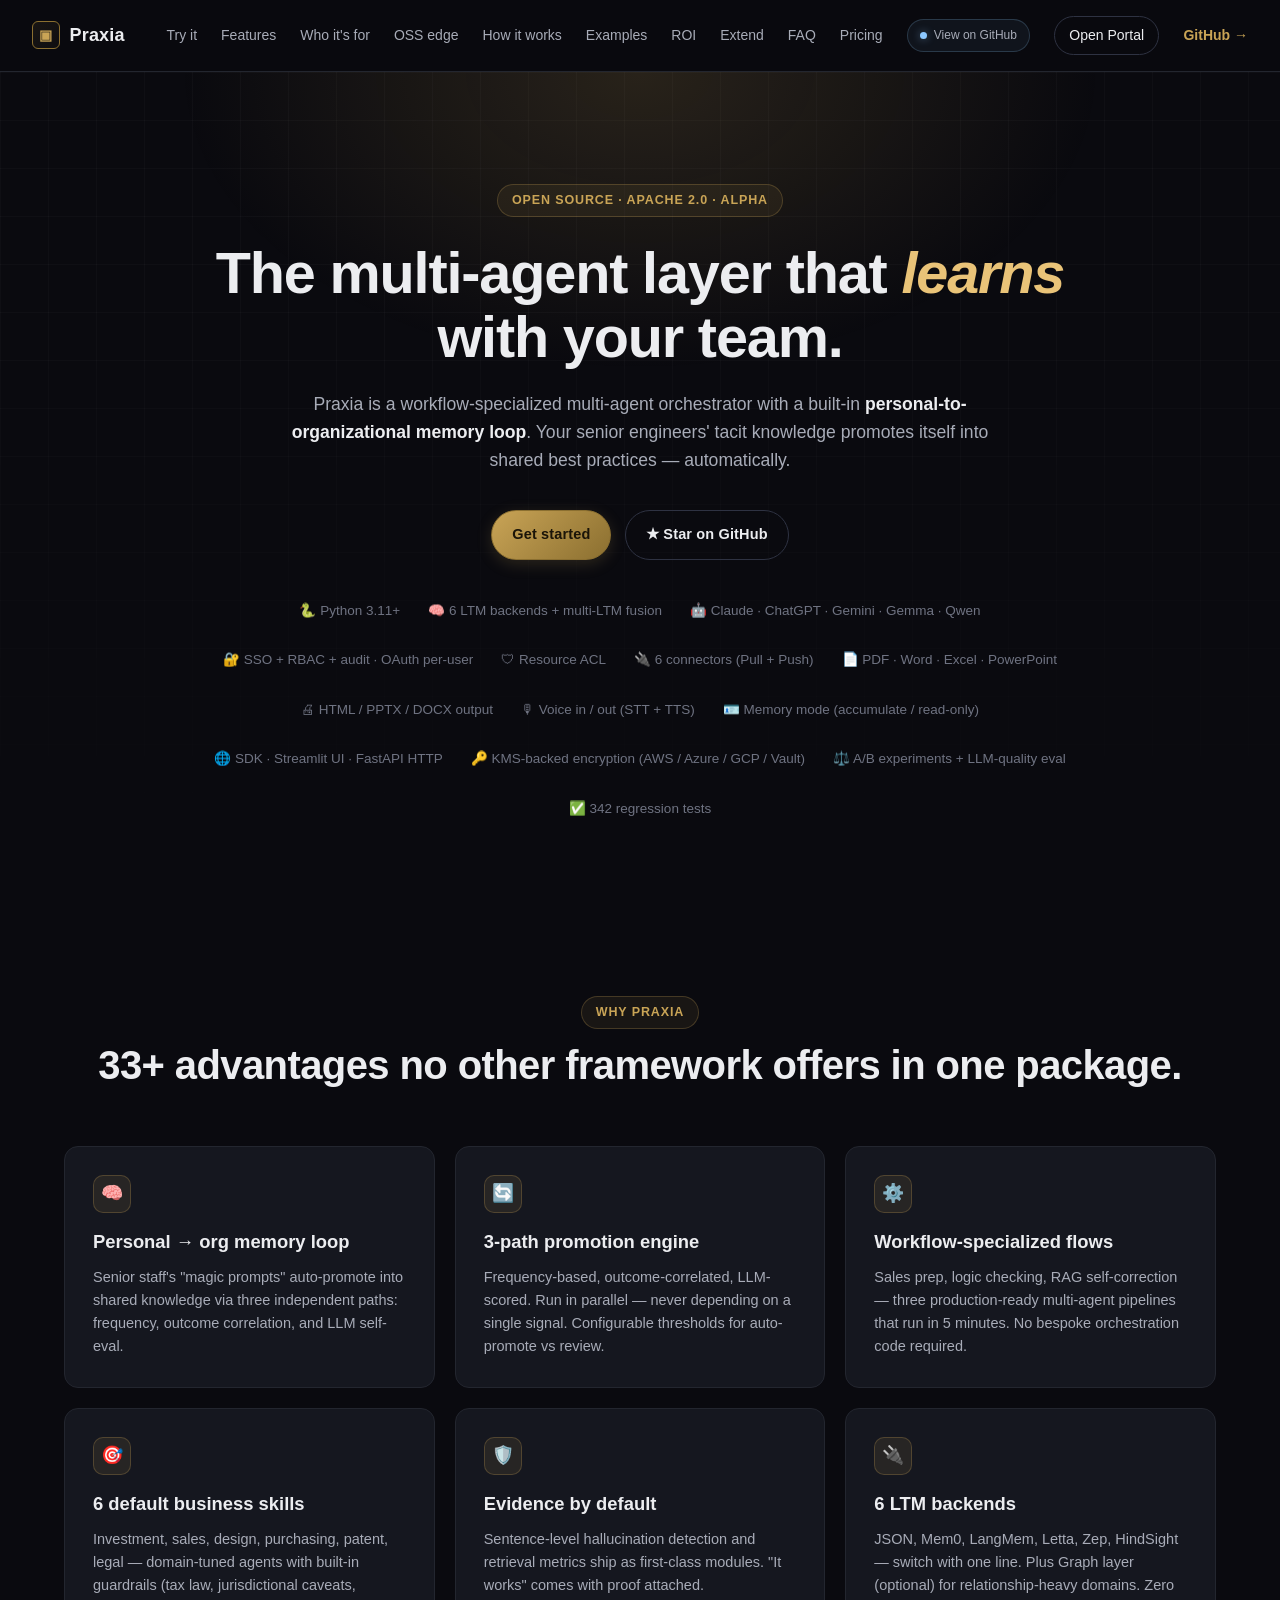
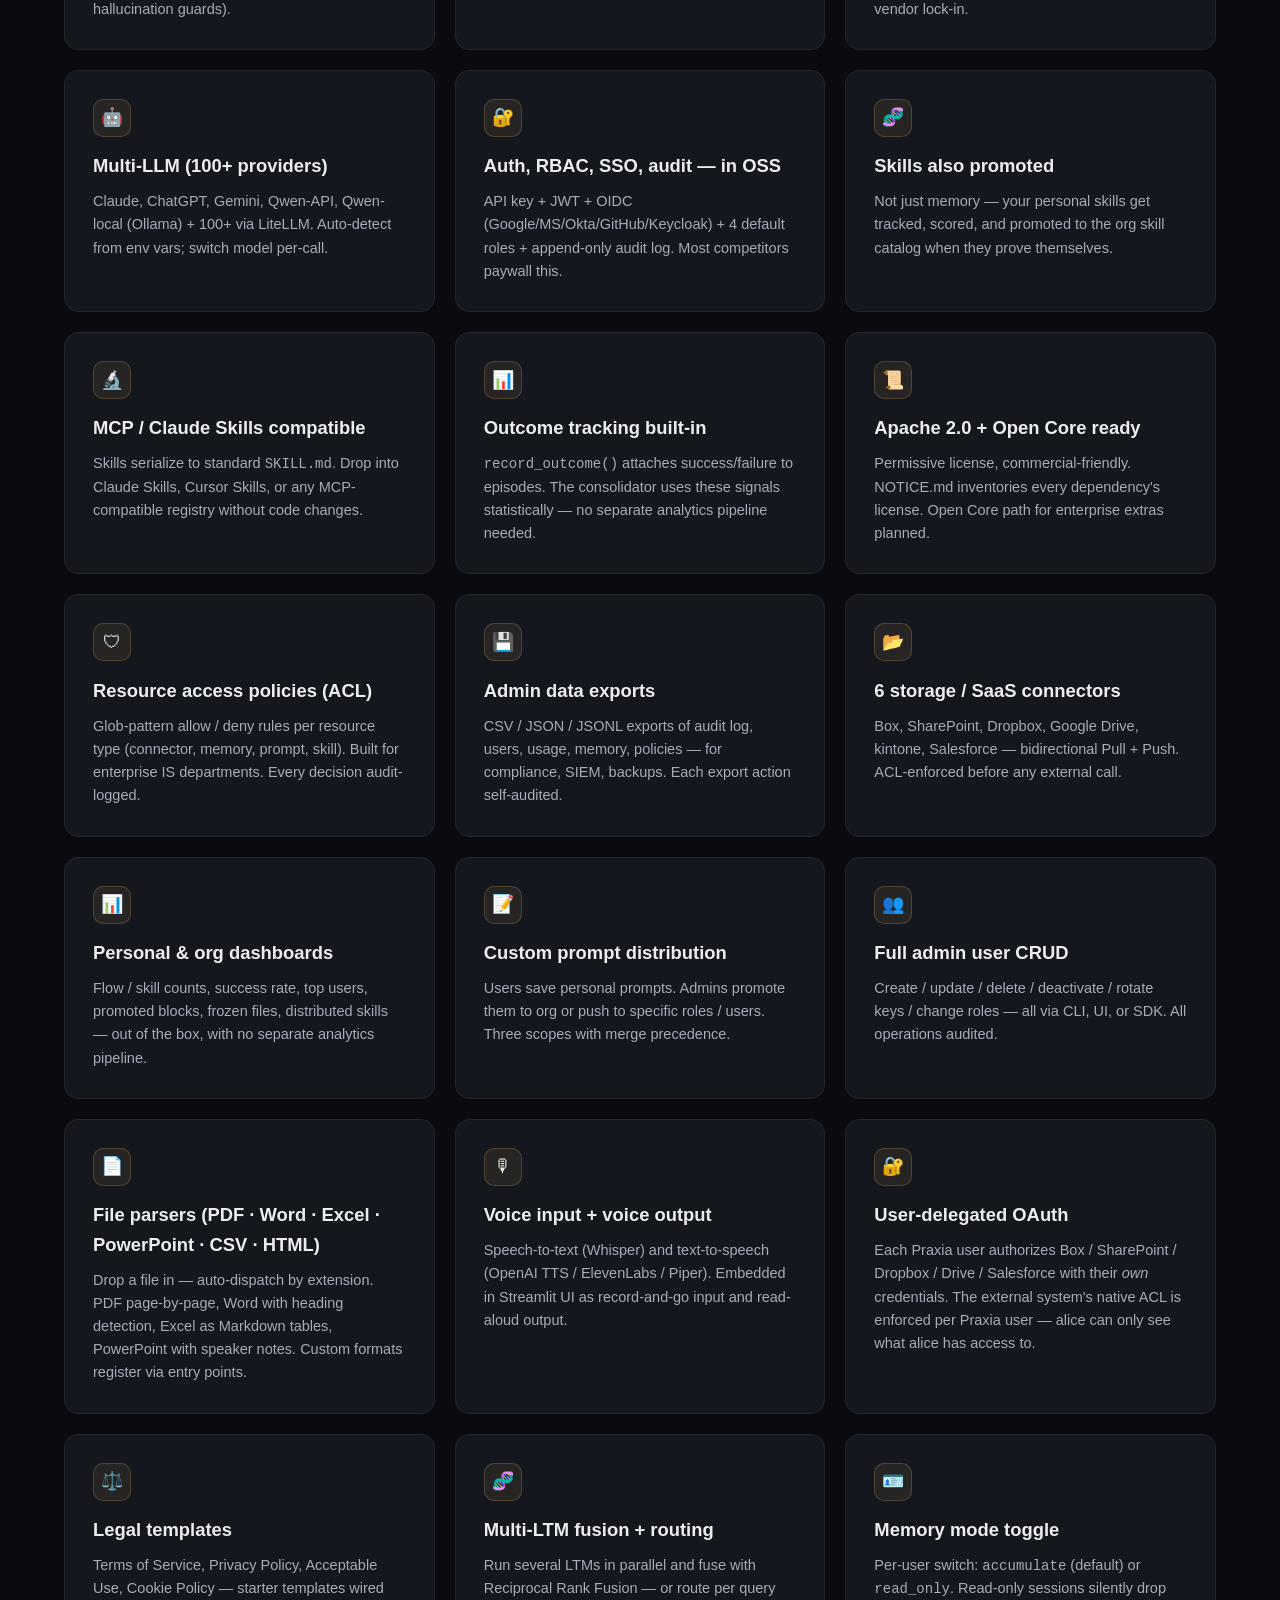
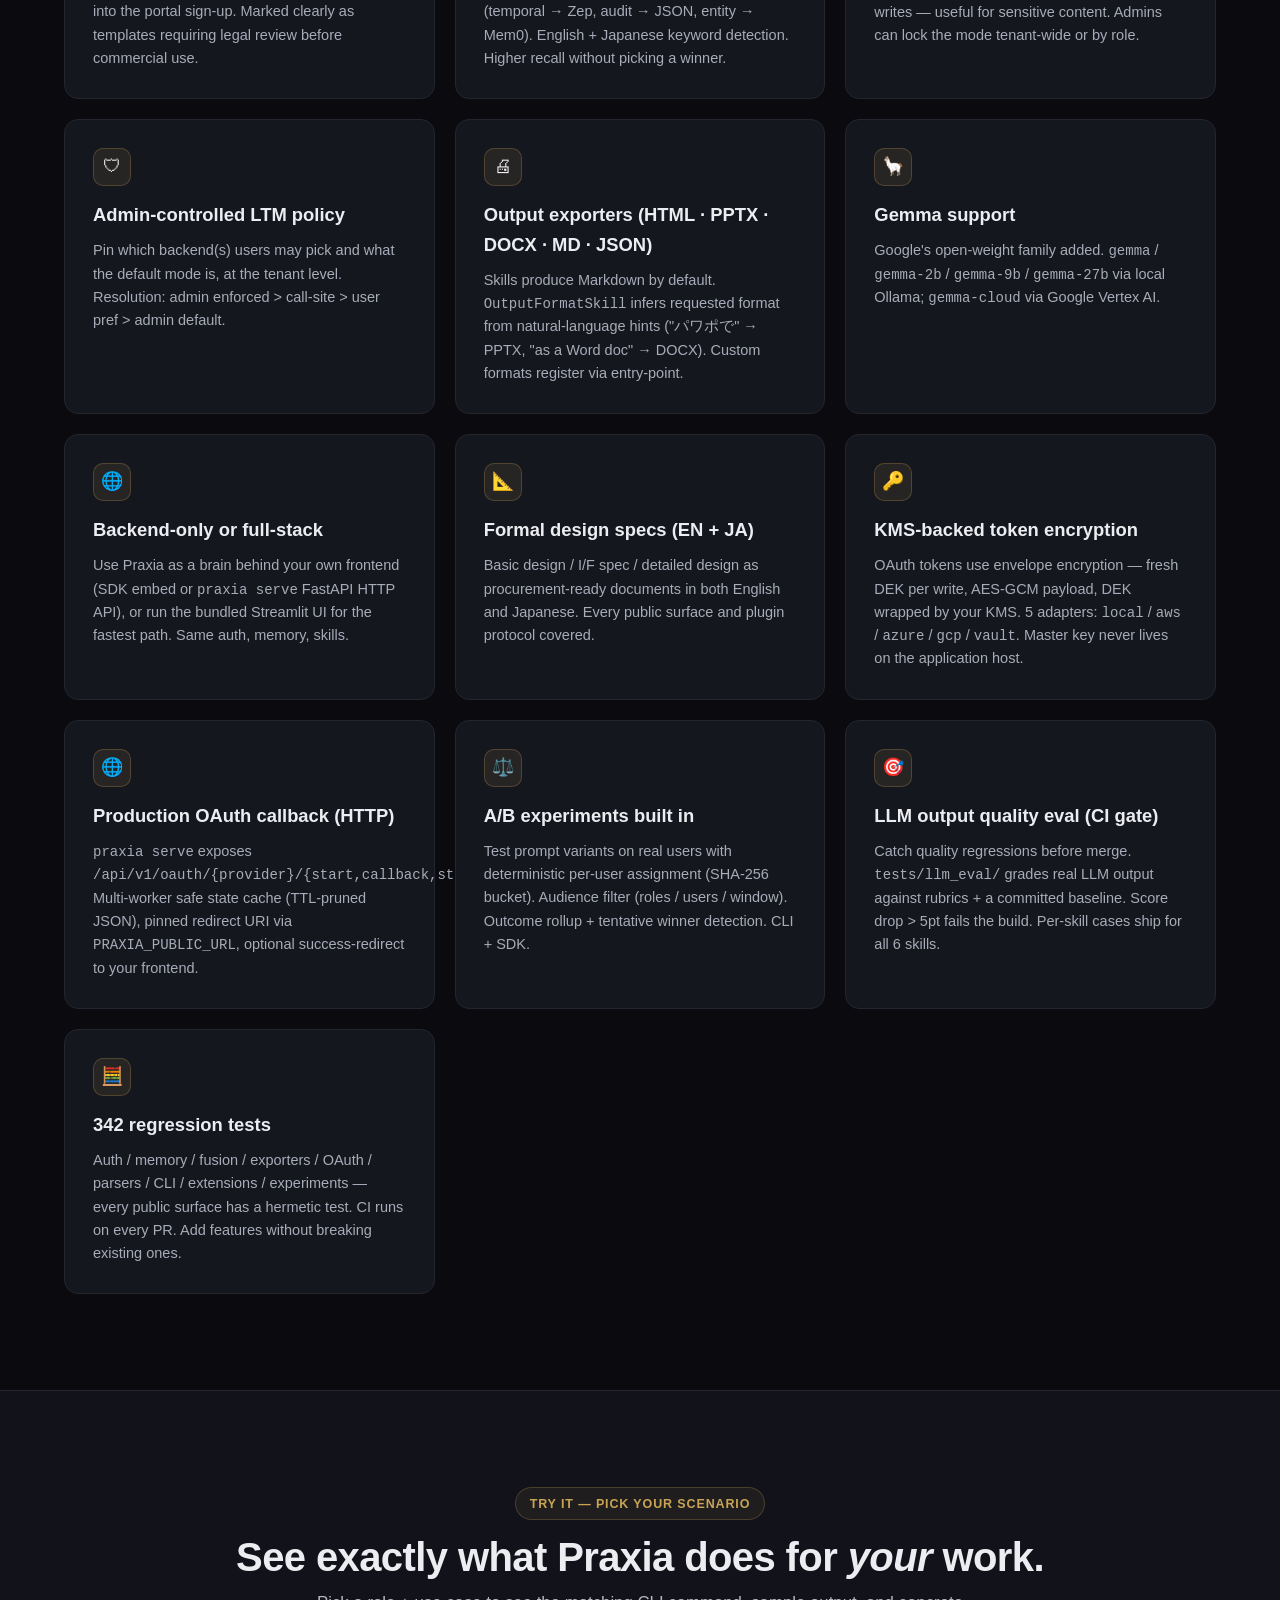
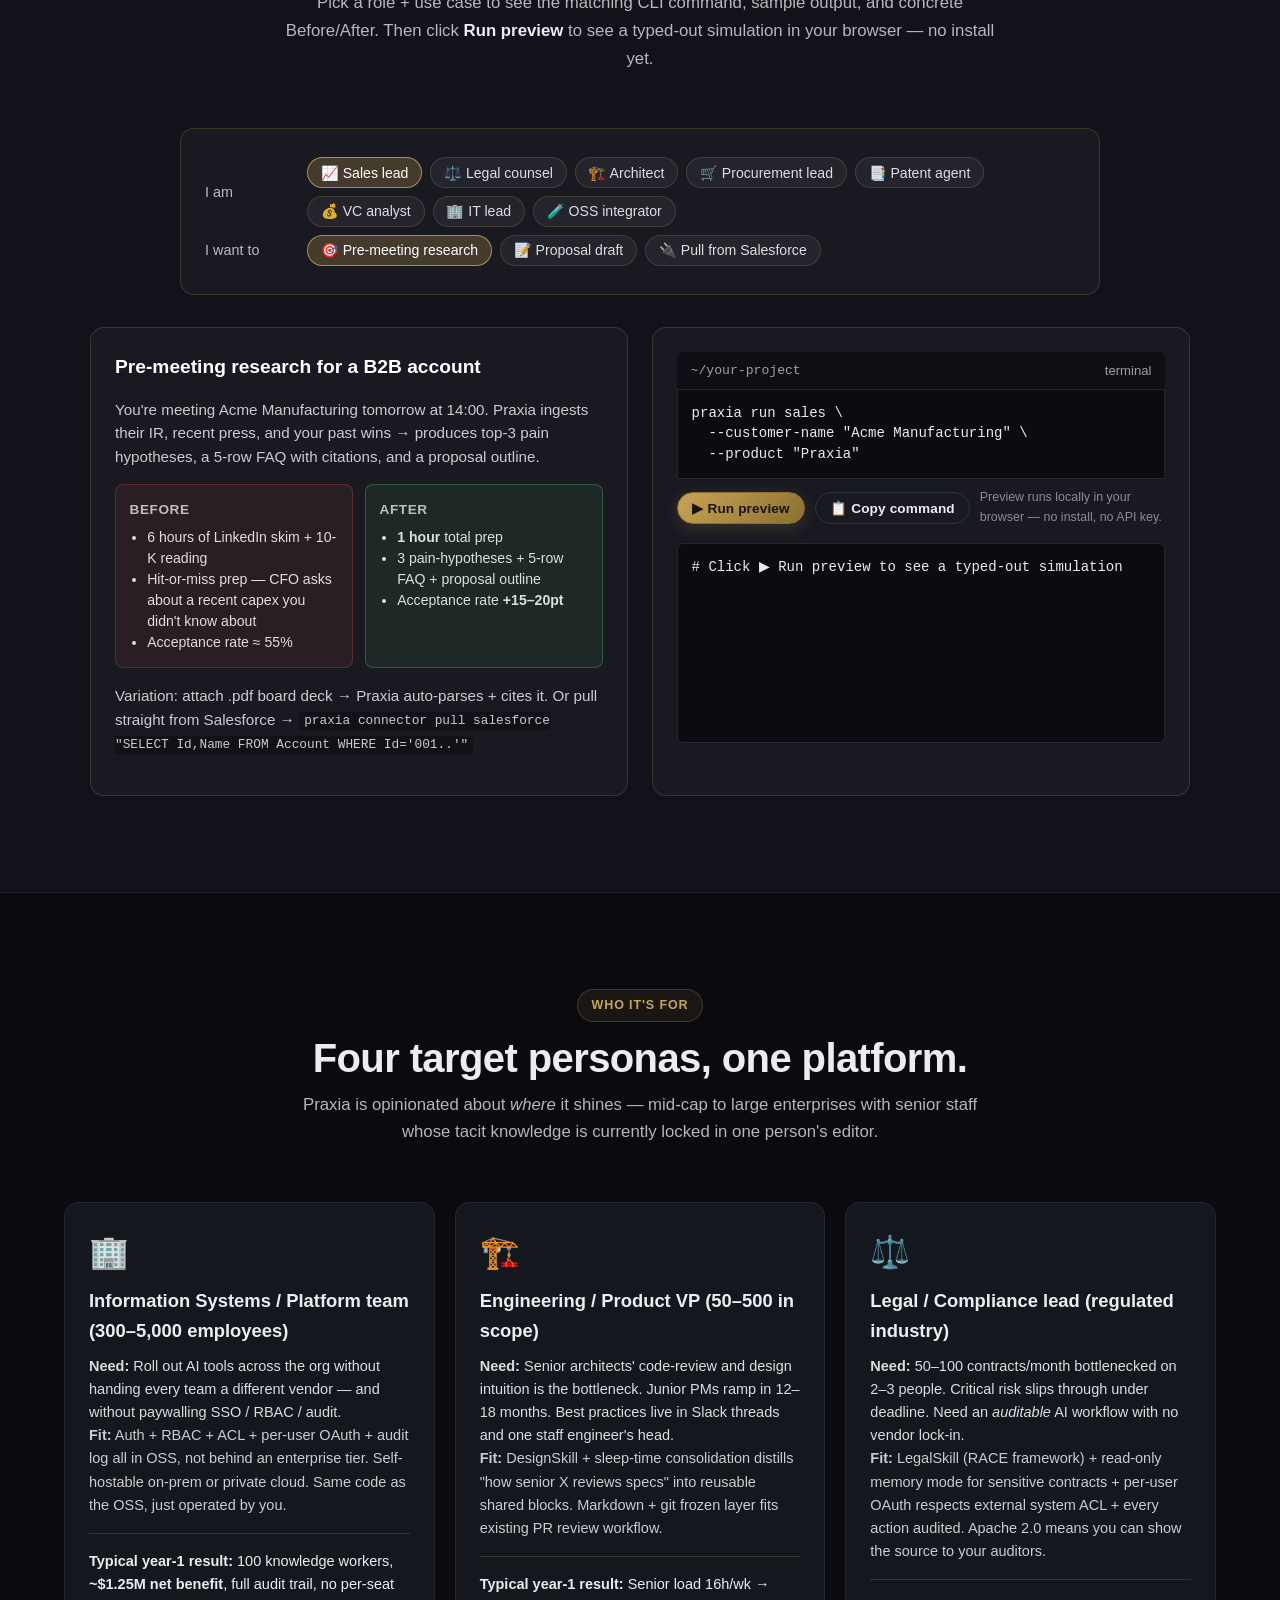
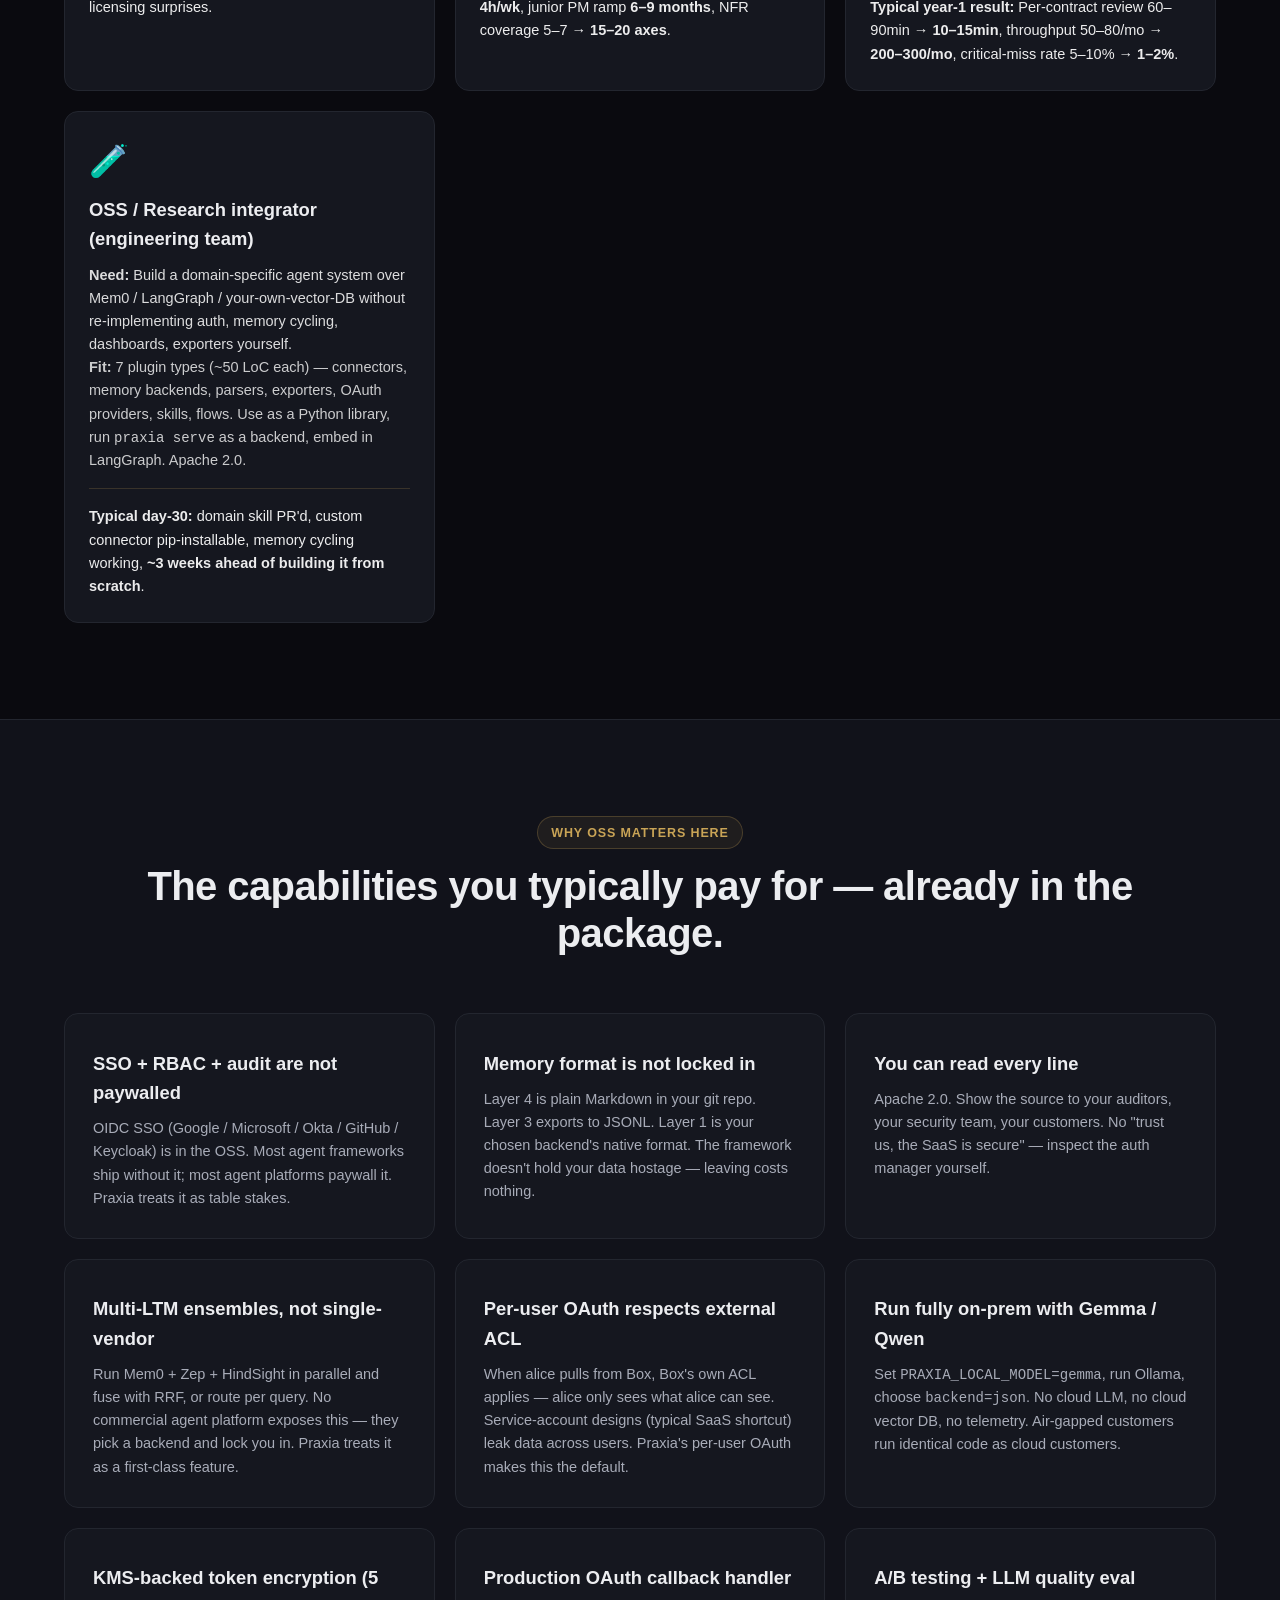
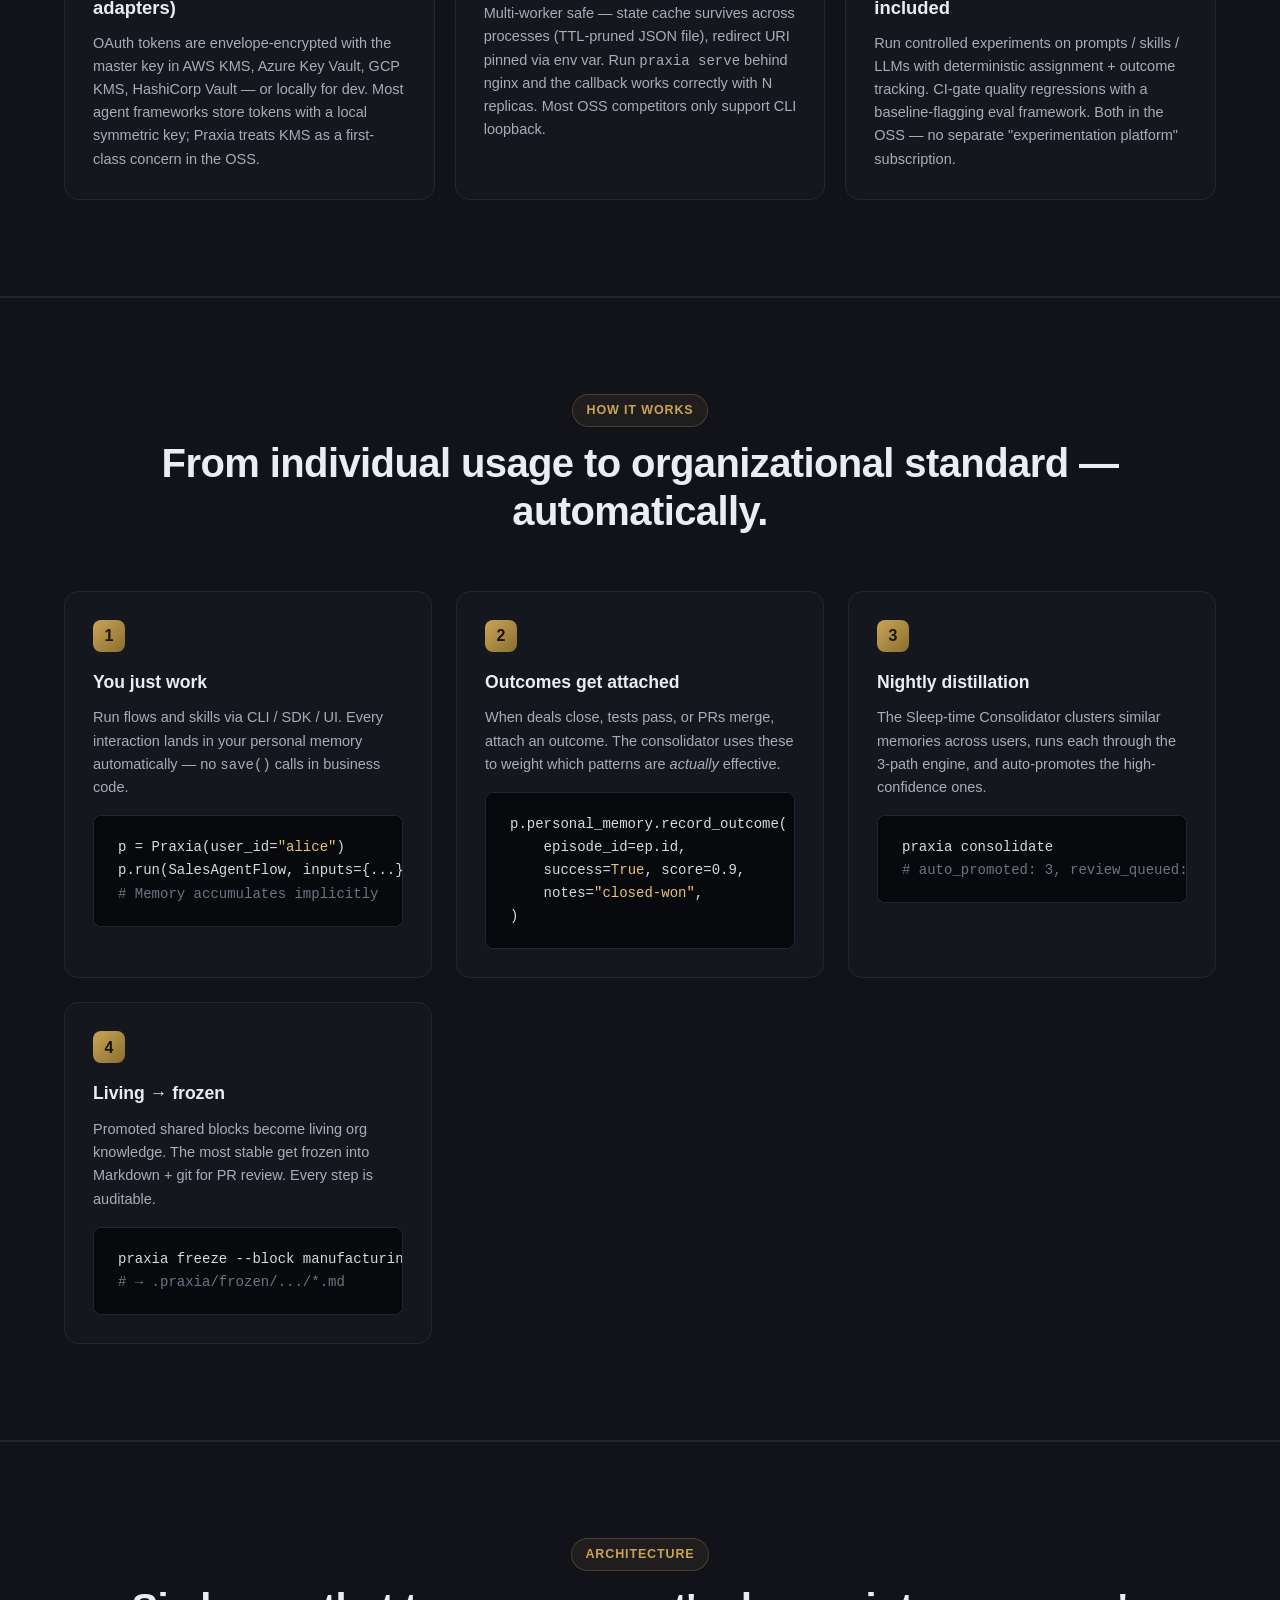
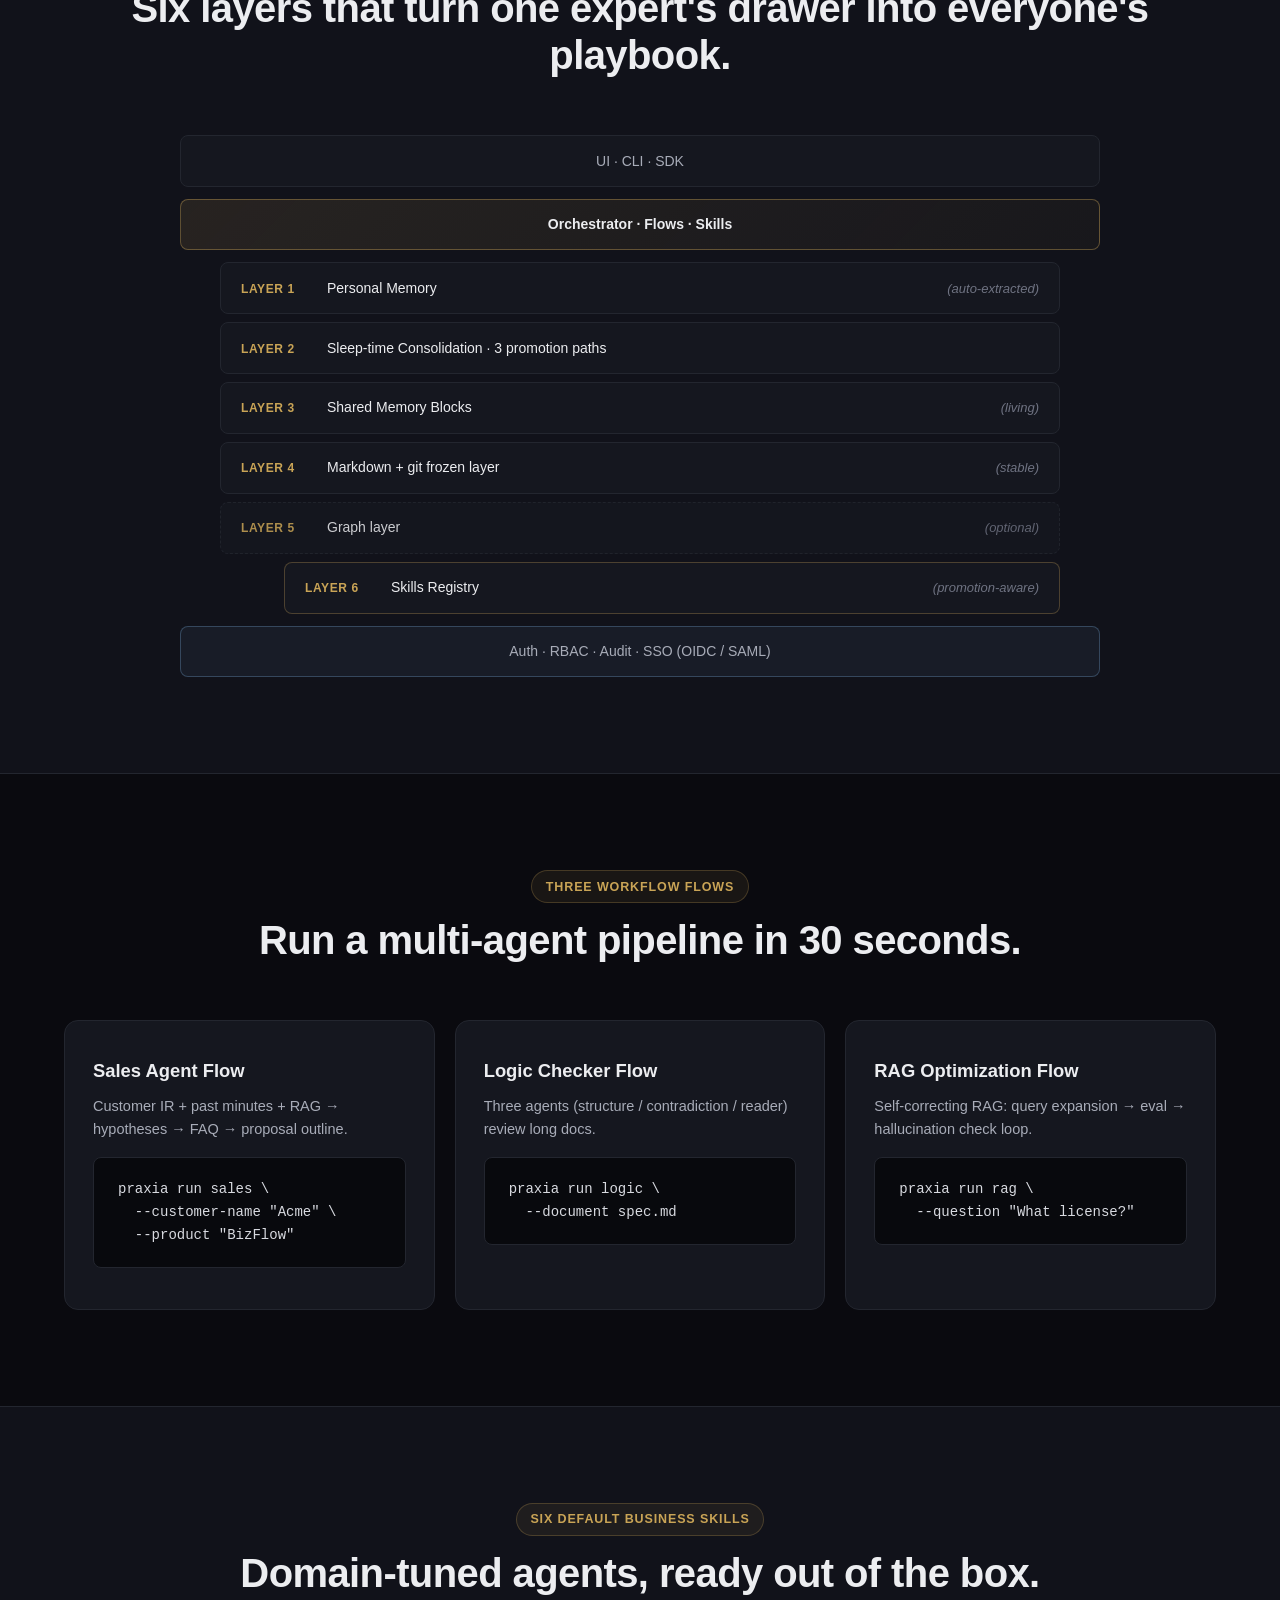
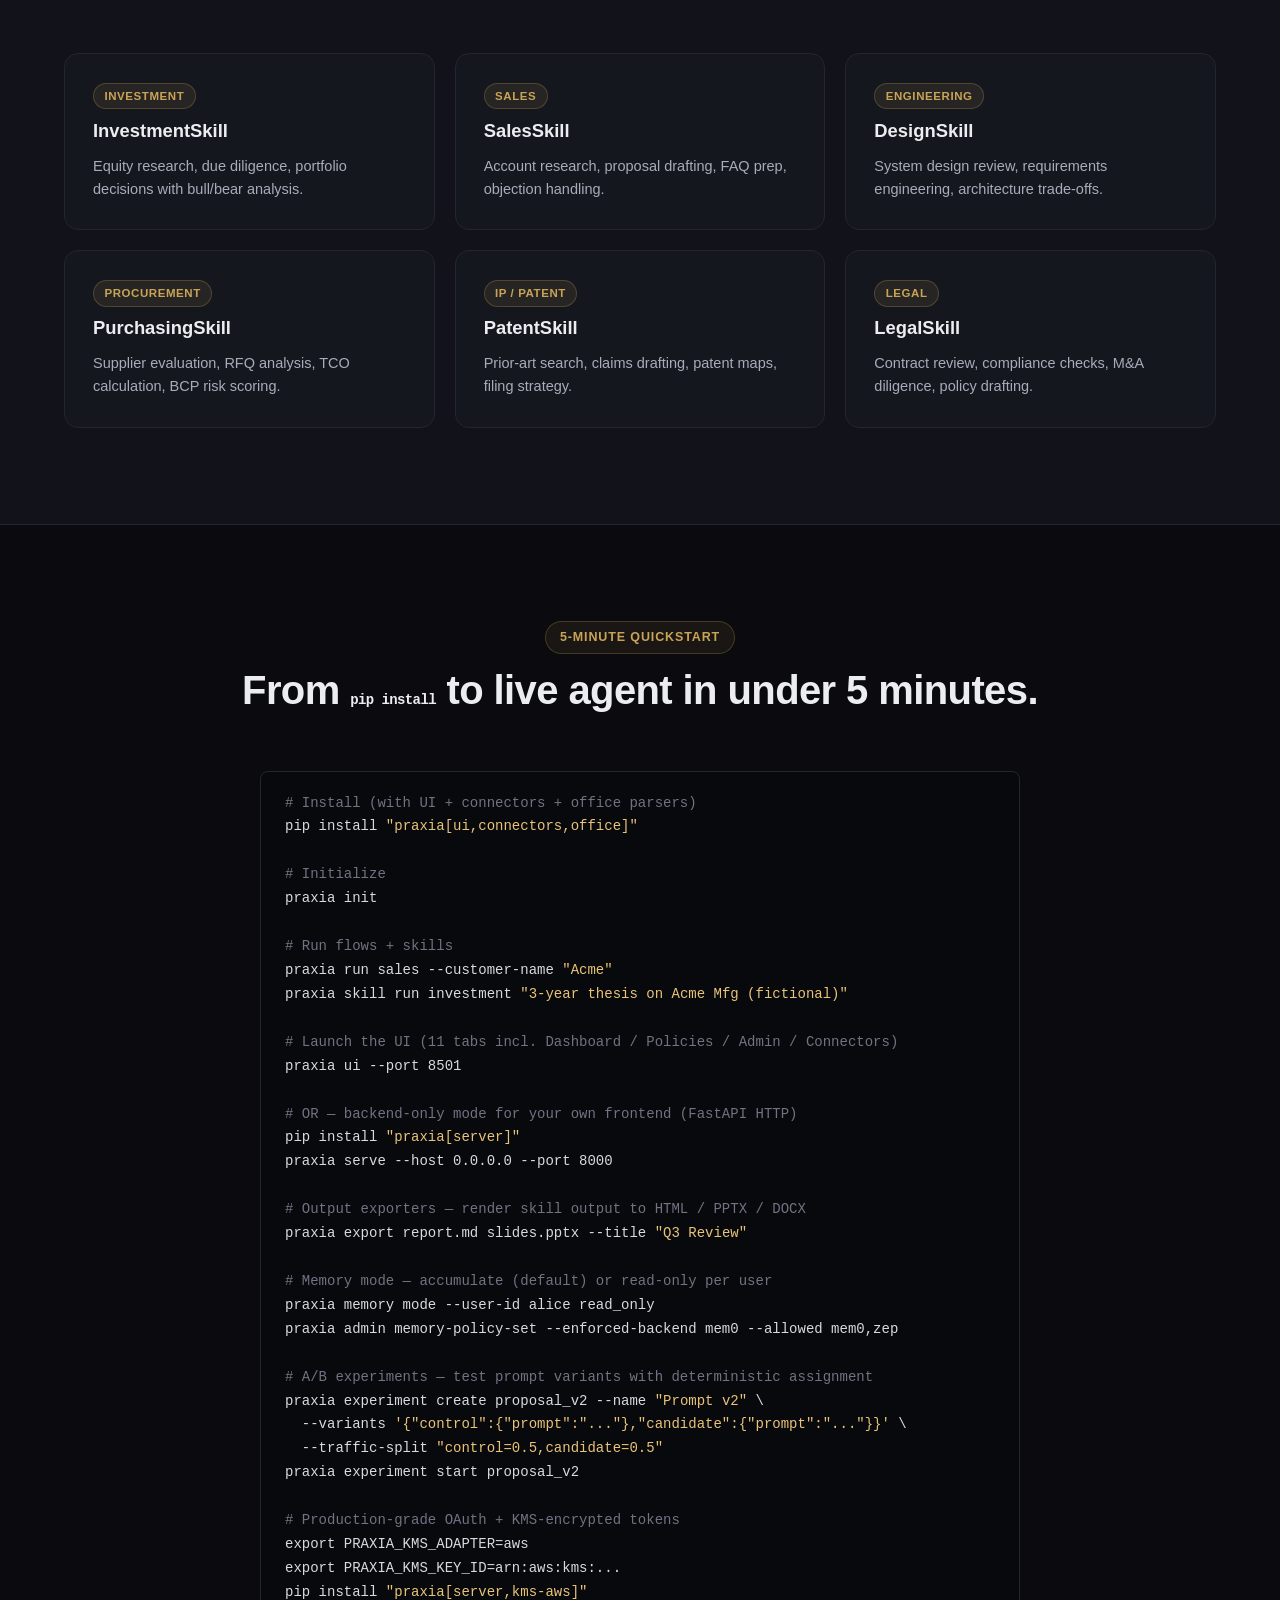
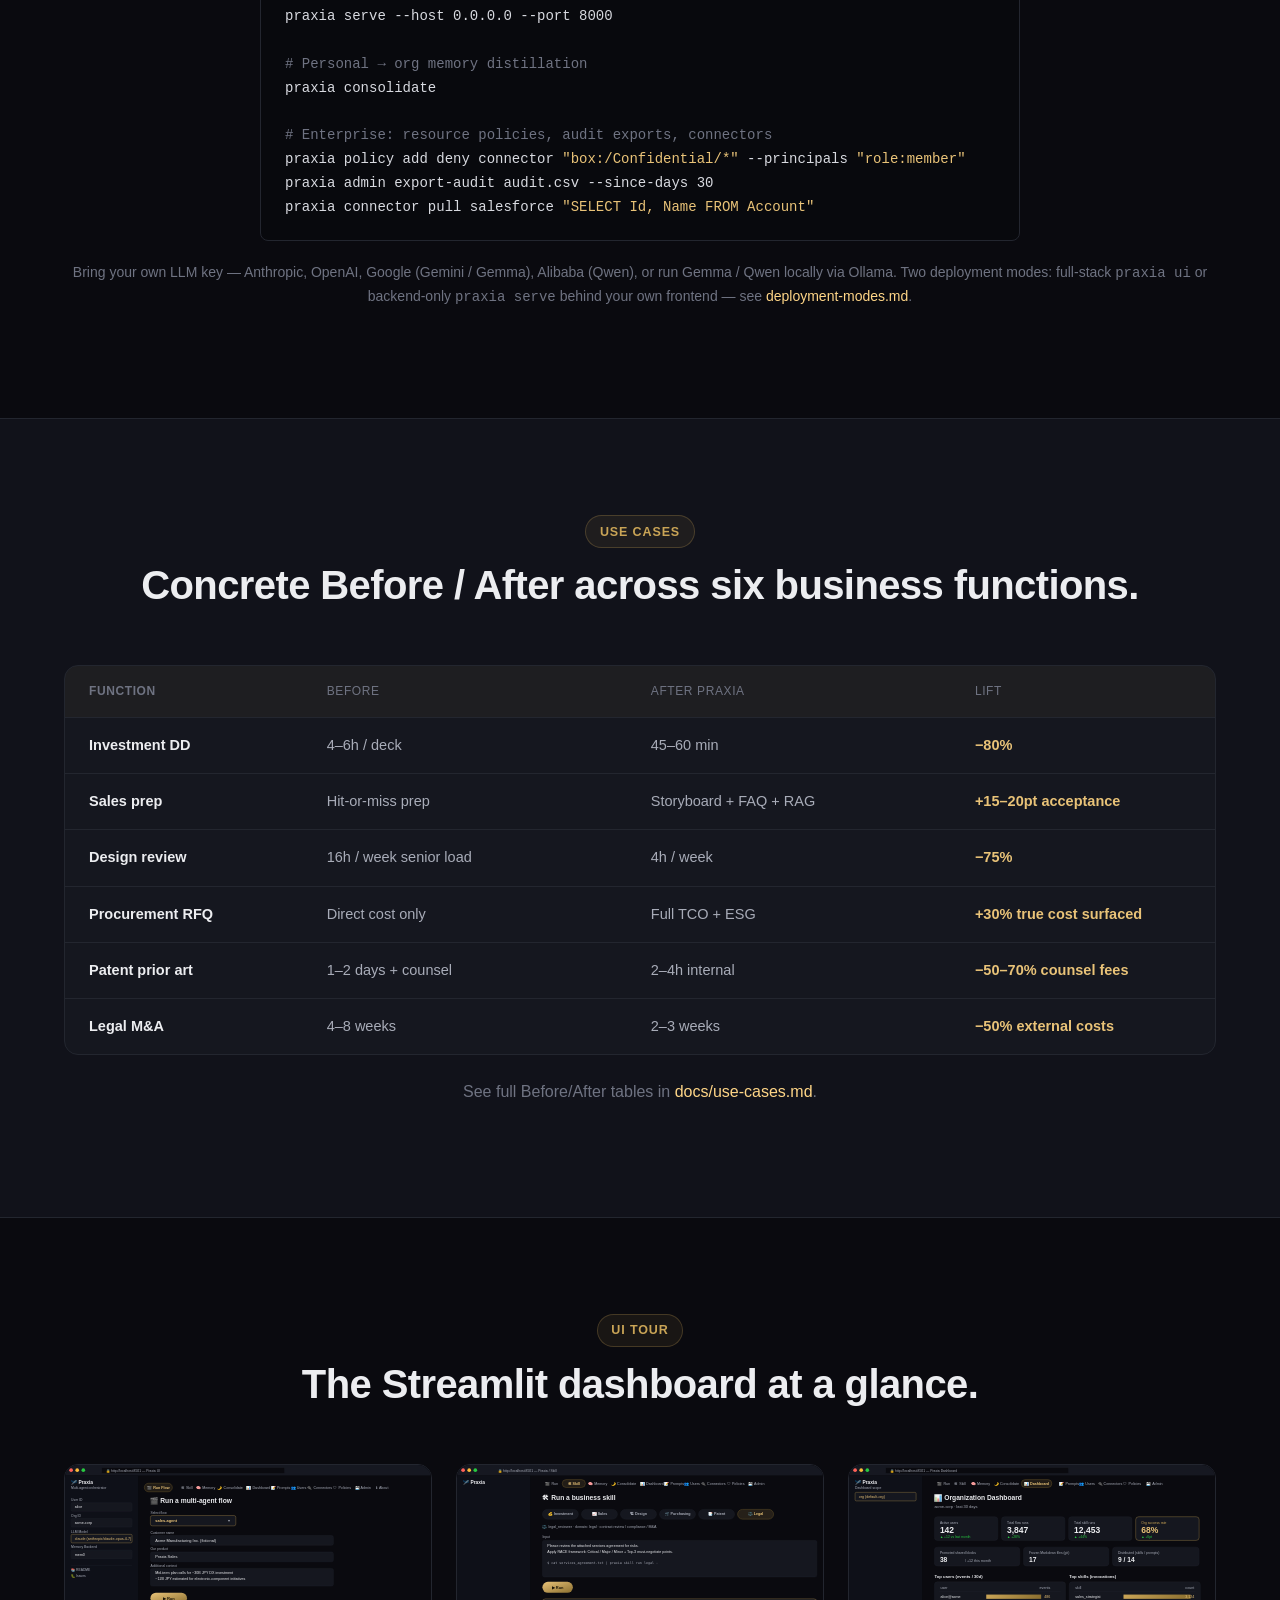
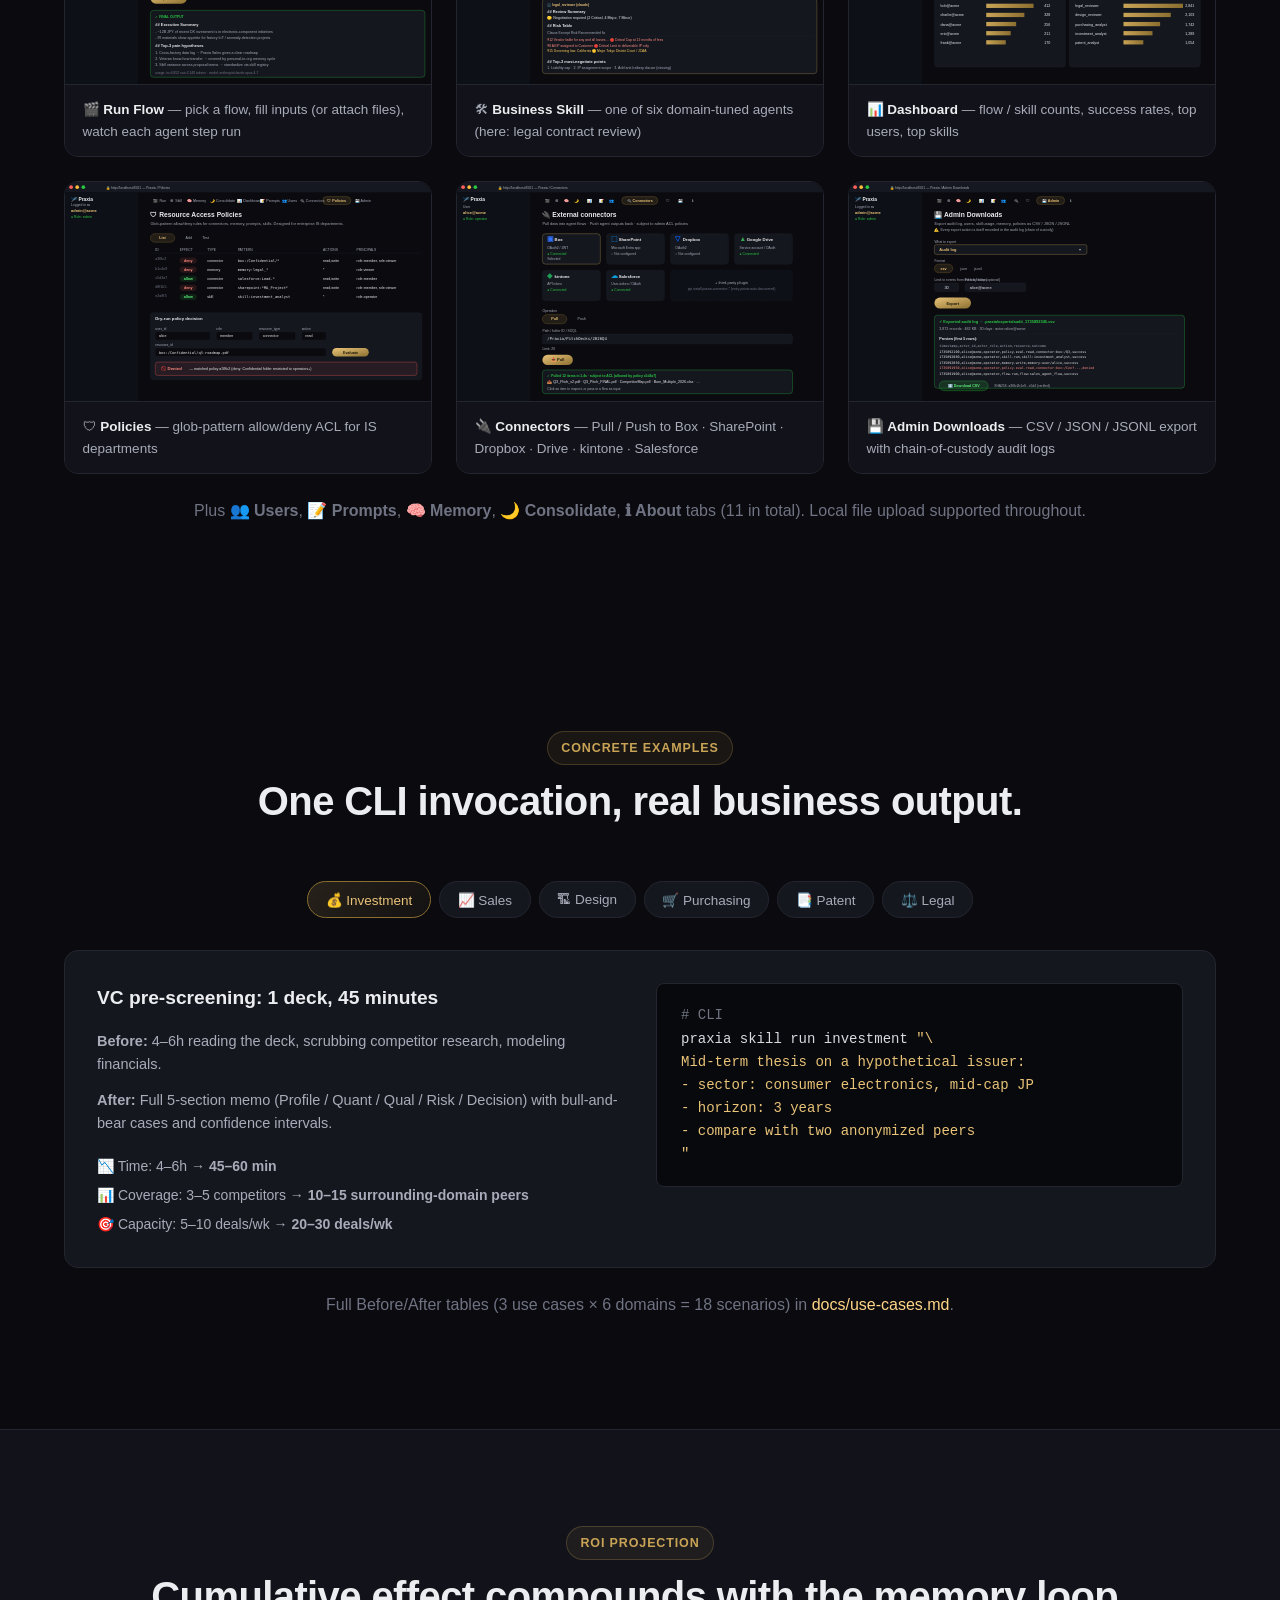
==== docs/landing/index.html @ 2229f52c "docs: sync README + landing + Zenn + specs with KMS / OAuth web / A/B / LLM eval README.md   - Hero:" ====
<!doctype html>
<html lang="en">
<head>
  <meta charset="utf-8" />
  <meta name="viewport" content="width=device-width, initial-scale=1" />
  <title>Praxia — Multi-Agent Orchestrator with Cyclic Memory</title>
  <meta name="description" content="Specialized multi-agent orchestrator with cyclic personal-to-organizational memory. Multi-LTM fusion, HTML/PPTX/DOCX output, Claude/Gemini/Gemma/Qwen, SDK + HTTP API. Apache 2.0 OSS." />
  <meta property="og:title" content="Praxia — Multi-Agent Orchestrator with Cyclic Memory" />
  <meta property="og:description" content="Specialized multi-agent orchestrator with cyclic personal-to-organizational memory. Multi-LTM fusion, HTML/PPTX/DOCX output, Claude/Gemini/Gemma/Qwen, SDK + HTTP API. Apache 2.0 OSS." />
  <meta property="og:type" content="website" />
  <link rel="icon" href="data:image/svg+xml,%3Csvg xmlns='http://www.w3.org/2000/svg' viewBox='0 0 100 100'%3E%3Ctext y='.9em' font-size='90'%3E🪡%3C/text%3E%3C/svg%3E" />
  <link rel="canonical" href="https://praxia.pages.dev/" />
  <link rel="alternate" href="https://genarch.github.io/praxia/" hreflang="en" />
  <link rel="stylesheet" href="styles.css" />
  <script>
    // Cross-mirror awareness — show the OTHER mirror's URL in the banner
    // so visitors can switch (and search engines can pick canonical).
    (function() {
      const isCloudflare = location.hostname.endsWith('pages.dev') || location.hostname === 'praxia.dev';
      const isGithubPages = location.hostname.endsWith('.github.io');
      if (isCloudflare) {
        document.documentElement.dataset.mirror = 'cf';
        document.documentElement.dataset.altUrl = 'https://genarch.github.io/praxia/';
        document.documentElement.dataset.altLabel = 'GitHub Pages mirror';
      } else if (isGithubPages) {
        document.documentElement.dataset.mirror = 'gh';
        document.documentElement.dataset.altUrl = 'https://praxia.pages.dev/';
        document.documentElement.dataset.altLabel = 'Faster mirror (Cloudflare)';
      } else {
        document.documentElement.dataset.mirror = 'local';
        document.documentElement.dataset.altUrl = 'https://github.com/genarch/praxia';
        document.documentElement.dataset.altLabel = 'View on GitHub';
      }
    })();
  </script>
</head>
<body>
  <nav class="nav">
    <a href="#" class="brand">
      <span class="brand-mark">▣</span>
      <span class="brand-name">Praxia</span>
    </a>
    <div class="nav-links">
      <a href="#try-it">Try it</a>
      <a href="#features">Features</a>
      <a href="#who-its-for">Who it's for</a>
      <a href="#oss-edge">OSS edge</a>
      <a href="#how-it-works">How it works</a>
      <a href="#examples">Examples</a>
      <a href="#roi">ROI</a>
      <a href="#extending">Extend</a>
      <a href="#faq">FAQ</a>
      <a href="#pricing">Pricing</a>
      <a id="mirror-link" href="#" target="_blank" rel="noopener" class="nav-mirror" title="Switch to the other mirror">
        <span class="mirror-dot"></span>
        <span class="mirror-label">Mirror</span>
      </a>
      <a href="portal/index.html" class="nav-cta">Open Portal</a>
      <a href="https://github.com/genarch/praxia" target="_blank" rel="noopener" class="nav-github">GitHub →</a>
    </div>
  </nav>

  <!-- Mirror awareness banner (shown only on github.io to nudge users to the faster mirror) -->
  <div id="mirror-banner" class="mirror-banner" hidden>
    <span>You're on the GitHub Pages mirror. </span>
    <a id="mirror-banner-link" href="https://praxia.pages.dev/">Try the faster Cloudflare mirror →</a>
    <button id="mirror-banner-close" aria-label="Dismiss">×</button>
  </div>

  <header class="hero">
    <div class="hero-grid"></div>
    <div class="hero-content">
      <span class="kicker">Open Source · Apache 2.0 · Alpha</span>
      <h1>The multi-agent layer that <em>learns</em> with your team.</h1>
      <p class="hero-sub">
        Praxia is a workflow-specialized multi-agent orchestrator with a built-in
        <strong>personal-to-organizational memory loop</strong>. Your senior engineers'
        tacit knowledge promotes itself into shared best practices — automatically.
      </p>
      <div class="hero-cta">
        <a href="#install" class="btn btn-primary">Get started</a>
        <a href="https://github.com/genarch/praxia" target="_blank" rel="noopener" class="btn btn-ghost">★ Star on GitHub</a>
      </div>
      <div class="hero-meta">
        <span>🐍 Python 3.11+</span>
        <span>🧠 6 LTM backends + multi-LTM fusion</span>
        <span>🤖 Claude · ChatGPT · Gemini · Gemma · Qwen</span>
        <span>🔐 SSO + RBAC + audit · OAuth per-user</span>
        <span>🛡 Resource ACL</span>
        <span>🔌 6 connectors (Pull + Push)</span>
        <span>📄 PDF · Word · Excel · PowerPoint</span>
        <span>🖨 HTML / PPTX / DOCX output</span>
        <span>🎙 Voice in / out (STT + TTS)</span>
        <span>🪪 Memory mode (accumulate / read-only)</span>
        <span>🌐 SDK · Streamlit UI · FastAPI HTTP</span>
        <span>🔑 KMS-backed encryption (AWS / Azure / GCP / Vault)</span>
        <span>⚖️ A/B experiments + LLM-quality eval</span>
        <span>✅ 342 regression tests</span>
      </div>
    </div>
  </header>

  <section id="features" class="section">
    <div class="container">
      <div class="section-head">
        <span class="kicker">Why Praxia</span>
        <h2>33+ advantages no other framework offers in one package.</h2>
      </div>
      <div class="grid grid-3">
        <article class="card">
          <div class="card-icon">🧠</div>
          <h3>Personal → org memory loop</h3>
          <p>Senior staff's "magic prompts" auto-promote into shared knowledge via three independent paths: frequency, outcome correlation, and LLM self-eval.</p>
        </article>
        <article class="card">
          <div class="card-icon">🔄</div>
          <h3>3-path promotion engine</h3>
          <p>Frequency-based, outcome-correlated, LLM-scored. Run in parallel — never depending on a single signal. Configurable thresholds for auto-promote vs review.</p>
        </article>
        <article class="card">
          <div class="card-icon">⚙️</div>
          <h3>Workflow-specialized flows</h3>
          <p>Sales prep, logic checking, RAG self-correction — three production-ready multi-agent pipelines that run in 5 minutes. No bespoke orchestration code required.</p>
        </article>
        <article class="card">
          <div class="card-icon">🎯</div>
          <h3>6 default business skills</h3>
          <p>Investment, sales, design, purchasing, patent, legal — domain-tuned agents with built-in guardrails (tax law, jurisdictional caveats, hallucination guards).</p>
        </article>
        <article class="card">
          <div class="card-icon">🛡️</div>
          <h3>Evidence by default</h3>
          <p>Sentence-level hallucination detection and retrieval metrics ship as first-class modules. "It works" comes with proof attached.</p>
        </article>
        <article class="card">
          <div class="card-icon">🔌</div>
          <h3>6 LTM backends</h3>
          <p>JSON, Mem0, LangMem, Letta, Zep, HindSight — switch with one line. Plus Graph layer (optional) for relationship-heavy domains. Zero vendor lock-in.</p>
        </article>
        <article class="card">
          <div class="card-icon">🤖</div>
          <h3>Multi-LLM (100+ providers)</h3>
          <p>Claude, ChatGPT, Gemini, Qwen-API, Qwen-local (Ollama) + 100+ via LiteLLM. Auto-detect from env vars; switch model per-call.</p>
        </article>
        <article class="card">
          <div class="card-icon">🔐</div>
          <h3>Auth, RBAC, SSO, audit — in OSS</h3>
          <p>API key + JWT + OIDC (Google/MS/Okta/GitHub/Keycloak) + 4 default roles + append-only audit log. Most competitors paywall this.</p>
        </article>
        <article class="card">
          <div class="card-icon">🧬</div>
          <h3>Skills also promoted</h3>
          <p>Not just memory — your personal skills get tracked, scored, and promoted to the org skill catalog when they prove themselves.</p>
        </article>
        <article class="card">
          <div class="card-icon">🔬</div>
          <h3>MCP / Claude Skills compatible</h3>
          <p>Skills serialize to standard <code>SKILL.md</code>. Drop into Claude Skills, Cursor Skills, or any MCP-compatible registry without code changes.</p>
        </article>
        <article class="card">
          <div class="card-icon">📊</div>
          <h3>Outcome tracking built-in</h3>
          <p><code>record_outcome()</code> attaches success/failure to episodes. The consolidator uses these signals statistically — no separate analytics pipeline needed.</p>
        </article>
        <article class="card">
          <div class="card-icon">📜</div>
          <h3>Apache 2.0 + Open Core ready</h3>
          <p>Permissive license, commercial-friendly. NOTICE.md inventories every dependency's license. Open Core path for enterprise extras planned.</p>
        </article>
        <article class="card">
          <div class="card-icon">🛡</div>
          <h3>Resource access policies (ACL)</h3>
          <p>Glob-pattern allow / deny rules per resource type (connector, memory, prompt, skill). Built for enterprise IS departments. Every decision audit-logged.</p>
        </article>
        <article class="card">
          <div class="card-icon">💾</div>
          <h3>Admin data exports</h3>
          <p>CSV / JSON / JSONL exports of audit log, users, usage, memory, policies — for compliance, SIEM, backups. Each export action self-audited.</p>
        </article>
        <article class="card">
          <div class="card-icon">📂</div>
          <h3>6 storage / SaaS connectors</h3>
          <p>Box, SharePoint, Dropbox, Google Drive, kintone, Salesforce — bidirectional Pull + Push. ACL-enforced before any external call.</p>
        </article>
        <article class="card">
          <div class="card-icon">📊</div>
          <h3>Personal & org dashboards</h3>
          <p>Flow / skill counts, success rate, top users, promoted blocks, frozen files, distributed skills — out of the box, with no separate analytics pipeline.</p>
        </article>
        <article class="card">
          <div class="card-icon">📝</div>
          <h3>Custom prompt distribution</h3>
          <p>Users save personal prompts. Admins promote them to org or push to specific roles / users. Three scopes with merge precedence.</p>
        </article>
        <article class="card">
          <div class="card-icon">👥</div>
          <h3>Full admin user CRUD</h3>
          <p>Create / update / delete / deactivate / rotate keys / change roles — all via CLI, UI, or SDK. All operations audited.</p>
        </article>
        <article class="card">
          <div class="card-icon">📄</div>
          <h3>File parsers (PDF · Word · Excel · PowerPoint · CSV · HTML)</h3>
          <p>Drop a file in — auto-dispatch by extension. PDF page-by-page, Word with heading detection, Excel as Markdown tables, PowerPoint with speaker notes. Custom formats register via entry points.</p>
        </article>
        <article class="card">
          <div class="card-icon">🎙</div>
          <h3>Voice input + voice output</h3>
          <p>Speech-to-text (Whisper) and text-to-speech (OpenAI TTS / ElevenLabs / Piper). Embedded in Streamlit UI as record-and-go input and read-aloud output.</p>
        </article>
        <article class="card">
          <div class="card-icon">🔐</div>
          <h3>User-delegated OAuth</h3>
          <p>Each Praxia user authorizes Box / SharePoint / Dropbox / Drive / Salesforce with their <em>own</em> credentials. The external system's native ACL is enforced per Praxia user — alice can only see what alice has access to.</p>
        </article>
        <article class="card">
          <div class="card-icon">⚖️</div>
          <h3>Legal templates</h3>
          <p>Terms of Service, Privacy Policy, Acceptable Use, Cookie Policy — starter templates wired into the portal sign-up. Marked clearly as templates requiring legal review before commercial use.</p>
        </article>
        <article class="card">
          <div class="card-icon">🧬</div>
          <h3>Multi-LTM fusion + routing</h3>
          <p>Run several LTMs in parallel and fuse with Reciprocal Rank Fusion — or route per query (temporal → Zep, audit → JSON, entity → Mem0). English + Japanese keyword detection. Higher recall without picking a winner.</p>
        </article>
        <article class="card">
          <div class="card-icon">🪪</div>
          <h3>Memory mode toggle</h3>
          <p>Per-user switch: <code>accumulate</code> (default) or <code>read_only</code>. Read-only sessions silently drop writes — useful for sensitive content. Admins can lock the mode tenant-wide or by role.</p>
        </article>
        <article class="card">
          <div class="card-icon">🛡</div>
          <h3>Admin-controlled LTM policy</h3>
          <p>Pin which backend(s) users may pick and what the default mode is, at the tenant level. Resolution: admin enforced &gt; call-site &gt; user pref &gt; admin default.</p>
        </article>
        <article class="card">
          <div class="card-icon">🖨</div>
          <h3>Output exporters (HTML · PPTX · DOCX · MD · JSON)</h3>
          <p>Skills produce Markdown by default. <code>OutputFormatSkill</code> infers requested format from natural-language hints ("パワポで" → PPTX, "as a Word doc" → DOCX). Custom formats register via entry-point.</p>
        </article>
        <article class="card">
          <div class="card-icon">🦙</div>
          <h3>Gemma support</h3>
          <p>Google's open-weight family added. <code>gemma</code> / <code>gemma-2b</code> / <code>gemma-9b</code> / <code>gemma-27b</code> via local Ollama; <code>gemma-cloud</code> via Google Vertex AI.</p>
        </article>
        <article class="card">
          <div class="card-icon">🌐</div>
          <h3>Backend-only or full-stack</h3>
          <p>Use Praxia as a brain behind your own frontend (SDK embed or <code>praxia serve</code> FastAPI HTTP API), or run the bundled Streamlit UI for the fastest path. Same auth, memory, skills.</p>
        </article>
        <article class="card">
          <div class="card-icon">📐</div>
          <h3>Formal design specs (EN + JA)</h3>
          <p>Basic design / I/F spec / detailed design as procurement-ready documents in both English and Japanese. Every public surface and plugin protocol covered.</p>
        </article>
        <article class="card">
          <div class="card-icon">🔑</div>
          <h3>KMS-backed token encryption</h3>
          <p>OAuth tokens use envelope encryption — fresh DEK per write, AES-GCM payload, DEK wrapped by your KMS. 5 adapters: <code>local</code> / <code>aws</code> / <code>azure</code> / <code>gcp</code> / <code>vault</code>. Master key never lives on the application host.</p>
        </article>
        <article class="card">
          <div class="card-icon">🌐</div>
          <h3>Production OAuth callback (HTTP)</h3>
          <p><code>praxia serve</code> exposes <code>/api/v1/oauth/{provider}/{start,callback,status}</code>. Multi-worker safe state cache (TTL-pruned JSON), pinned redirect URI via <code>PRAXIA_PUBLIC_URL</code>, optional success-redirect to your frontend.</p>
        </article>
        <article class="card">
          <div class="card-icon">⚖️</div>
          <h3>A/B experiments built in</h3>
          <p>Test prompt variants on real users with deterministic per-user assignment (SHA-256 bucket). Audience filter (roles / users / window). Outcome rollup + tentative winner detection. CLI + SDK.</p>
        </article>
        <article class="card">
          <div class="card-icon">🎯</div>
          <h3>LLM output quality eval (CI gate)</h3>
          <p>Catch quality regressions before merge. <code>tests/llm_eval/</code> grades real LLM output against rubrics + a committed baseline. Score drop &gt; 5pt fails the build. Per-skill cases ship for all 6 skills.</p>
        </article>
        <article class="card">
          <div class="card-icon">🧮</div>
          <h3>342 regression tests</h3>
          <p>Auth / memory / fusion / exporters / OAuth / parsers / CLI / extensions / experiments — every public surface has a hermetic test. CI runs on every PR. Add features without breaking existing ones.</p>
        </article>
      </div>
    </div>
  </section>

  <section id="try-it" class="section section-dark">
    <div class="container">
      <div class="section-head">
        <span class="kicker">Try it — pick your scenario</span>
        <h2>See exactly what Praxia does for <em>your</em> work.</h2>
        <p class="section-subtitle">
          Pick a role + use case to see the matching CLI command, sample
          output, and concrete Before/After. Then click <strong>Run preview</strong>
          to see a typed-out simulation in your browser — no install yet.
        </p>
      </div>

      <div class="scenario-picker">
        <div class="scenario-row">
          <span class="scenario-label">I am</span>
          <div class="scenario-chips" data-axis="role">
            <button class="chip chip-active" data-value="sales">📈 Sales lead</button>
            <button class="chip" data-value="legal">⚖️ Legal counsel</button>
            <button class="chip" data-value="design">🏗️ Architect</button>
            <button class="chip" data-value="purchasing">🛒 Procurement lead</button>
            <button class="chip" data-value="patent">📑 Patent agent</button>
            <button class="chip" data-value="investment">💰 VC analyst</button>
            <button class="chip" data-value="it">🏢 IT lead</button>
            <button class="chip" data-value="dev">🧪 OSS integrator</button>
          </div>
        </div>
        <div class="scenario-row">
          <span class="scenario-label">I want to</span>
          <div class="scenario-chips" data-axis="task">
            <!-- Populated by JS based on role -->
          </div>
        </div>
      </div>

      <div class="scenario-result">
        <div class="scenario-pane scenario-summary">
          <h3 id="sc-title">Pre-meeting research for a B2B account</h3>
          <p id="sc-desc">
            You're meeting Acme Manufacturing tomorrow at 14:00. Praxia ingests
            their IR, recent press, and your past wins → produces top-3 pain
            hypotheses, a 5-row FAQ with citations, and a proposal outline.
          </p>
          <div class="ba-grid">
            <div class="ba-block ba-before">
              <h4>Before</h4>
              <ul id="sc-before"><li>6 hours of LinkedIn skim + 10-K reading</li><li>Hit-or-miss prep — CFO asks about a recent capex you didn't know about</li><li>Acceptance rate ≈ 55%</li></ul>
            </div>
            <div class="ba-block ba-after">
              <h4>After</h4>
              <ul id="sc-after"><li><strong>1 hour</strong> total prep</li><li>3-pain-hypotheses + 5-row FAQ + proposal outline</li><li>Acceptance rate <strong>+15–20pt</strong></li></ul>
            </div>
          </div>
          <p class="scenario-extra" id="sc-extra">
            Variation: attach .pdf board deck → Praxia auto-parses + cites it. Or pull straight from Salesforce → <code>praxia connector pull salesforce "SELECT Id,Name FROM Account WHERE Id='001..'"</code>.
          </p>
        </div>
        <div class="scenario-pane scenario-demo">
          <div class="demo-toolbar">
            <span class="demo-prompt">~/your-project</span>
            <span class="demo-label">terminal</span>
          </div>
          <pre class="demo-cmd"><code id="sc-cmd">praxia run sales \
  --customer-name "Acme Manufacturing" \
  --product "Praxia"</code></pre>
          <div class="demo-controls">
            <button id="sc-run-btn" class="btn btn-primary btn-sm">▶ Run preview</button>
            <button id="sc-copy-btn" class="btn btn-ghost btn-sm">📋 Copy command</button>
            <span class="demo-note">Preview runs locally in your browser — no install, no API key.</span>
          </div>
          <pre class="demo-output"><code id="sc-output"># Click ▶ Run preview to see a typed-out simulation</code></pre>
        </div>
      </div>
    </div>
  </section>

  <section id="who-its-for" class="section">
    <div class="container">
      <div class="section-head">
        <span class="kicker">Who it's for</span>
        <h2>Four target personas, one platform.</h2>
        <p class="section-subtitle">
          Praxia is opinionated about <em>where</em> it shines —
          mid-cap to large enterprises with senior staff whose tacit
          knowledge is currently locked in one person's editor.
        </p>
      </div>
      <div class="grid grid-2">
        <article class="card persona-card">
          <div class="persona-icon">🏢</div>
          <h3>Information Systems / Platform team (300–5,000 employees)</h3>
          <p class="persona-need">
            <strong>Need:</strong> Roll out AI tools across the org without
            handing every team a different vendor — and without
            paywalling SSO / RBAC / audit.
          </p>
          <p class="persona-fit">
            <strong>Fit:</strong> Auth + RBAC + ACL + per-user OAuth +
            audit log all in OSS, not behind an enterprise tier. Self-hostable
            on-prem or private cloud. Same code as the OSS, just operated by you.
          </p>
          <p class="persona-result">
            <strong>Typical year-1 result:</strong> 100 knowledge workers,
            <strong>~$1.25M net benefit</strong>, full audit trail,
            no per-seat licensing surprises.
          </p>
        </article>
        <article class="card persona-card">
          <div class="persona-icon">🏗️</div>
          <h3>Engineering / Product VP (50–500 in scope)</h3>
          <p class="persona-need">
            <strong>Need:</strong> Senior architects' code-review and
            design intuition is the bottleneck. Junior PMs ramp in 12–18
            months. Best practices live in Slack threads and one staff
            engineer's head.
          </p>
          <p class="persona-fit">
            <strong>Fit:</strong> DesignSkill + sleep-time consolidation
            distills "how senior X reviews specs" into reusable shared
            blocks. Markdown + git frozen layer fits existing PR review
            workflow.
          </p>
          <p class="persona-result">
            <strong>Typical year-1 result:</strong> Senior load 16h/wk → <strong>4h/wk</strong>,
            junior PM ramp <strong>6–9 months</strong>, NFR coverage 5–7 → <strong>15–20 axes</strong>.
          </p>
        </article>
        <article class="card persona-card">
          <div class="persona-icon">⚖️</div>
          <h3>Legal / Compliance lead (regulated industry)</h3>
          <p class="persona-need">
            <strong>Need:</strong> 50–100 contracts/month bottlenecked on 2–3
            people. Critical risk slips through under deadline. Need an
            <em>auditable</em> AI workflow with no vendor lock-in.
          </p>
          <p class="persona-fit">
            <strong>Fit:</strong> LegalSkill (RACE framework) + read-only
            memory mode for sensitive contracts + per-user OAuth respects
            external system ACL + every action audited. Apache 2.0 means
            you can show the source to your auditors.
          </p>
          <p class="persona-result">
            <strong>Typical year-1 result:</strong> Per-contract review
            60–90min → <strong>10–15min</strong>, throughput 50–80/mo →
            <strong>200–300/mo</strong>, critical-miss rate
            5–10% → <strong>1–2%</strong>.
          </p>
        </article>
        <article class="card persona-card">
          <div class="persona-icon">🧪</div>
          <h3>OSS / Research integrator (engineering team)</h3>
          <p class="persona-need">
            <strong>Need:</strong> Build a domain-specific agent system
            over Mem0 / LangGraph / your-own-vector-DB without
            re-implementing auth, memory cycling, dashboards, exporters
            yourself.
          </p>
          <p class="persona-fit">
            <strong>Fit:</strong> 7 plugin types (~50 LoC each) — connectors,
            memory backends, parsers, exporters, OAuth providers, skills,
            flows. Use as a Python library, run <code>praxia serve</code>
            as a backend, embed in LangGraph. Apache 2.0.
          </p>
          <p class="persona-result">
            <strong>Typical day-30:</strong> domain skill PR'd, custom
            connector pip-installable, memory cycling working,
            <strong>~3 weeks ahead of building it from scratch</strong>.
          </p>
        </article>
      </div>
    </div>
  </section>

  <section id="oss-edge" class="section section-dark">
    <div class="container">
      <div class="section-head">
        <span class="kicker">Why OSS matters here</span>
        <h2>The capabilities you typically pay for — already in the package.</h2>
      </div>
      <div class="grid grid-3">
        <article class="card">
          <h3>SSO + RBAC + audit are not paywalled</h3>
          <p>OIDC SSO (Google / Microsoft / Okta / GitHub / Keycloak) is in
          the OSS. Most agent frameworks ship without it; most agent
          platforms paywall it. Praxia treats it as table stakes.</p>
        </article>
        <article class="card">
          <h3>Memory format is not locked in</h3>
          <p>Layer 4 is plain Markdown in your git repo. Layer 3 exports to
          JSONL. Layer 1 is your chosen backend's native format. The
          framework doesn't hold your data hostage — leaving costs nothing.</p>
        </article>
        <article class="card">
          <h3>You can read every line</h3>
          <p>Apache 2.0. Show the source to your auditors, your security
          team, your customers. No "trust us, the SaaS is secure" —
          inspect the auth manager yourself.</p>
        </article>
        <article class="card">
          <h3>Multi-LTM ensembles, not single-vendor</h3>
          <p>Run Mem0 + Zep + HindSight in parallel and fuse with RRF, or
          route per query. No commercial agent platform exposes this — they
          pick a backend and lock you in. Praxia treats it as a first-class feature.</p>
        </article>
        <article class="card">
          <h3>Per-user OAuth respects external ACL</h3>
          <p>When alice pulls from Box, Box's own ACL applies — alice only
          sees what alice can see. Service-account designs (typical SaaS
          shortcut) leak data across users. Praxia's per-user OAuth makes
          this the default.</p>
        </article>
        <article class="card">
          <h3>Run fully on-prem with Gemma / Qwen</h3>
          <p>Set <code>PRAXIA_LOCAL_MODEL=gemma</code>, run Ollama,
          choose <code>backend=json</code>. No cloud LLM, no cloud vector DB,
          no telemetry. Air-gapped customers run identical code as
          cloud customers.</p>
        </article>
        <article class="card">
          <h3>KMS-backed token encryption (5 adapters)</h3>
          <p>OAuth tokens are envelope-encrypted with the master key in
          AWS KMS, Azure Key Vault, GCP KMS, HashiCorp Vault — or
          locally for dev. Most agent frameworks store tokens with a
          local symmetric key; Praxia treats KMS as a first-class
          concern in the OSS.</p>
        </article>
        <article class="card">
          <h3>Production OAuth callback handler</h3>
          <p>Multi-worker safe — state cache survives across
          processes (TTL-pruned JSON file), redirect URI pinned via
          env var. Run <code>praxia serve</code> behind nginx and the
          callback works correctly with N replicas. Most OSS
          competitors only support CLI loopback.</p>
        </article>
        <article class="card">
          <h3>A/B testing + LLM quality eval included</h3>
          <p>Run controlled experiments on prompts / skills / LLMs with
          deterministic assignment + outcome tracking. CI-gate quality
          regressions with a baseline-flagging eval framework. Both in
          the OSS — no separate "experimentation platform" subscription.</p>
        </article>
      </div>
    </div>
  </section>

  <section id="how-it-works" class="section section-dark">
    <div class="container">
      <div class="section-head">
        <span class="kicker">How it works</span>
        <h2>From individual usage to organizational standard — automatically.</h2>
      </div>
      <div class="how-grid">
        <div class="how-step">
          <div class="step-num">1</div>
          <h3>You just work</h3>
          <p>Run flows and skills via CLI / SDK / UI. Every interaction lands in your personal memory automatically — no <code>save()</code> calls in business code.</p>
          <pre><code>p = Praxia(user_id=<span class="str">"alice"</span>)
p.run(SalesAgentFlow, inputs={...})
<span class="comment"># Memory accumulates implicitly</span></code></pre>
        </div>
        <div class="how-step">
          <div class="step-num">2</div>
          <h3>Outcomes get attached</h3>
          <p>When deals close, tests pass, or PRs merge, attach an outcome. The consolidator uses these to weight which patterns are <em>actually</em> effective.</p>
          <pre><code>p.personal_memory.record_outcome(
    episode_id=ep.id,
    success=<span class="str">True</span>, score=0.9,
    notes=<span class="str">"closed-won"</span>,
)</code></pre>
        </div>
        <div class="how-step">
          <div class="step-num">3</div>
          <h3>Nightly distillation</h3>
          <p>The Sleep-time Consolidator clusters similar memories across users, runs each through the 3-path engine, and auto-promotes the high-confidence ones.</p>
          <pre><code>praxia consolidate
<span class="comment"># auto_promoted: 3, review_queued: 5</span></code></pre>
        </div>
        <div class="how-step">
          <div class="step-num">4</div>
          <h3>Living → frozen</h3>
          <p>Promoted shared blocks become living org knowledge. The most stable get frozen into Markdown + git for PR review. Every step is auditable.</p>
          <pre><code>praxia freeze --block manufacturing_pain
<span class="comment"># → .praxia/frozen/.../*.md</span></code></pre>
        </div>
      </div>
    </div>
  </section>

  <section class="section section-dark">
    <div class="container">
      <div class="section-head">
        <span class="kicker">Architecture</span>
        <h2>Six layers that turn one expert's drawer into everyone's playbook.</h2>
      </div>
      <div class="arch">
        <div class="arch-row">
          <div class="arch-cell">UI · CLI · SDK</div>
        </div>
        <div class="arch-row">
          <div class="arch-cell arch-orch">Orchestrator · Flows · Skills</div>
        </div>
        <div class="arch-stack">
          <div class="arch-layer"><span>Layer 1</span> Personal Memory <em>(auto-extracted)</em></div>
          <div class="arch-layer"><span>Layer 2</span> Sleep-time Consolidation · 3 promotion paths</div>
          <div class="arch-layer"><span>Layer 3</span> Shared Memory Blocks <em>(living)</em></div>
          <div class="arch-layer"><span>Layer 4</span> Markdown + git frozen layer <em>(stable)</em></div>
          <div class="arch-layer arch-optional"><span>Layer 5</span> Graph layer <em>(optional)</em></div>
          <div class="arch-layer arch-side"><span>Layer 6</span> Skills Registry <em>(promotion-aware)</em></div>
        </div>
        <div class="arch-row">
          <div class="arch-cell arch-auth">Auth · RBAC · Audit · SSO (OIDC / SAML)</div>
        </div>
      </div>
    </div>
  </section>

  <section id="flows" class="section">
    <div class="container">
      <div class="section-head">
        <span class="kicker">Three workflow flows</span>
        <h2>Run a multi-agent pipeline in 30 seconds.</h2>
      </div>
      <div class="grid grid-3">
        <article class="card">
          <h3>Sales Agent Flow</h3>
          <p>Customer IR + past minutes + RAG → hypotheses → FAQ → proposal outline.</p>
          <pre><code>praxia run sales \
  --customer-name "Acme" \
  --product "BizFlow"</code></pre>
        </article>
        <article class="card">
          <h3>Logic Checker Flow</h3>
          <p>Three agents (structure / contradiction / reader) review long docs.</p>
          <pre><code>praxia run logic \
  --document spec.md</code></pre>
        </article>
        <article class="card">
          <h3>RAG Optimization Flow</h3>
          <p>Self-correcting RAG: query expansion → eval → hallucination check loop.</p>
          <pre><code>praxia run rag \
  --question "What license?"</code></pre>
        </article>
      </div>
    </div>
  </section>

  <section id="skills" class="section section-dark">
    <div class="container">
      <div class="section-head">
        <span class="kicker">Six default business skills</span>
        <h2>Domain-tuned agents, ready out of the box.</h2>
      </div>
      <div class="grid grid-3">
        <article class="card">
          <span class="domain-tag">Investment</span>
          <h3>InvestmentSkill</h3>
          <p>Equity research, due diligence, portfolio decisions with bull/bear analysis.</p>
        </article>
        <article class="card">
          <span class="domain-tag">Sales</span>
          <h3>SalesSkill</h3>
          <p>Account research, proposal drafting, FAQ prep, objection handling.</p>
        </article>
        <article class="card">
          <span class="domain-tag">Engineering</span>
          <h3>DesignSkill</h3>
          <p>System design review, requirements engineering, architecture trade-offs.</p>
        </article>
        <article class="card">
          <span class="domain-tag">Procurement</span>
          <h3>PurchasingSkill</h3>
          <p>Supplier evaluation, RFQ analysis, TCO calculation, BCP risk scoring.</p>
        </article>
        <article class="card">
          <span class="domain-tag">IP / Patent</span>
          <h3>PatentSkill</h3>
          <p>Prior-art search, claims drafting, patent maps, filing strategy.</p>
        </article>
        <article class="card">
          <span class="domain-tag">Legal</span>
          <h3>LegalSkill</h3>
          <p>Contract review, compliance checks, M&A diligence, policy drafting.</p>
        </article>
      </div>
    </div>
  </section>

  <section id="install" class="section">
    <div class="container">
      <div class="section-head">
        <span class="kicker">5-minute Quickstart</span>
        <h2>From <code>pip install</code> to live agent in under 5 minutes.</h2>
      </div>
      <pre class="install-block"><code><span class="comment"># Install (with UI + connectors + office parsers)</span>
pip install <span class="str">"praxia[ui,connectors,office]"</span>

<span class="comment"># Initialize</span>
praxia init

<span class="comment"># Run flows + skills</span>
praxia run sales --customer-name <span class="str">"Acme"</span>
praxia skill run investment <span class="str">"3-year thesis on Acme Mfg (fictional)"</span>

<span class="comment"># Launch the UI (11 tabs incl. Dashboard / Policies / Admin / Connectors)</span>
praxia ui --port 8501

<span class="comment"># OR — backend-only mode for your own frontend (FastAPI HTTP)</span>
pip install <span class="str">"praxia[server]"</span>
praxia serve --host 0.0.0.0 --port 8000

<span class="comment"># Output exporters — render skill output to HTML / PPTX / DOCX</span>
praxia export report.md slides.pptx --title <span class="str">"Q3 Review"</span>

<span class="comment"># Memory mode — accumulate (default) or read-only per user</span>
praxia memory mode --user-id alice read_only
praxia admin memory-policy-set --enforced-backend mem0 --allowed mem0,zep

<span class="comment"># A/B experiments — test prompt variants with deterministic assignment</span>
praxia experiment create proposal_v2 --name <span class="str">"Prompt v2"</span> \
  --variants <span class="str">'{"control":{"prompt":"..."},"candidate":{"prompt":"..."}}'</span> \
  --traffic-split <span class="str">"control=0.5,candidate=0.5"</span>
praxia experiment start proposal_v2

<span class="comment"># Production-grade OAuth + KMS-encrypted tokens</span>
export PRAXIA_KMS_ADAPTER=aws
export PRAXIA_KMS_KEY_ID=arn:aws:kms:...
pip install <span class="str">"praxia[server,kms-aws]"</span>
praxia serve --host 0.0.0.0 --port 8000

<span class="comment"># Personal → org memory distillation</span>
praxia consolidate

<span class="comment"># Enterprise: resource policies, audit exports, connectors</span>
praxia policy add deny connector <span class="str">"box:/Confidential/*"</span> --principals <span class="str">"role:member"</span>
praxia admin export-audit audit.csv --since-days 30
praxia connector pull salesforce <span class="str">"SELECT Id, Name FROM Account"</span></code></pre>
      <p class="install-note">Bring your own LLM key — Anthropic, OpenAI, Google (Gemini / Gemma), Alibaba (Qwen), or run Gemma / Qwen locally via Ollama. Two deployment modes: full-stack <code>praxia ui</code> or backend-only <code>praxia serve</code> behind your own frontend — see <a href="https://github.com/genarch/praxia/blob/main/docs/deployment-modes.md">deployment-modes.md</a>.</p>
    </div>
  </section>

  <section id="use-cases" class="section section-dark">
    <div class="container">
      <div class="section-head">
        <span class="kicker">Use cases</span>
        <h2>Concrete Before / After across six business functions.</h2>
      </div>
      <div class="usecases-table">
        <div class="uc-row uc-head">
          <div>Function</div><div>Before</div><div>After Praxia</div><div>Lift</div>
        </div>
        <div class="uc-row"><div>Investment DD</div><div>4–6h / deck</div><div>45–60 min</div><div class="lift">−80%</div></div>
        <div class="uc-row"><div>Sales prep</div><div>Hit-or-miss prep</div><div>Storyboard + FAQ + RAG</div><div class="lift">+15–20pt acceptance</div></div>
        <div class="uc-row"><div>Design review</div><div>16h / week senior load</div><div>4h / week</div><div class="lift">−75%</div></div>
        <div class="uc-row"><div>Procurement RFQ</div><div>Direct cost only</div><div>Full TCO + ESG</div><div class="lift">+30% true cost surfaced</div></div>
        <div class="uc-row"><div>Patent prior art</div><div>1–2 days + counsel</div><div>2–4h internal</div><div class="lift">−50–70% counsel fees</div></div>
        <div class="uc-row"><div>Legal M&A</div><div>4–8 weeks</div><div>2–3 weeks</div><div class="lift">−50% external costs</div></div>
      </div>
      <p class="cta-line">
        See full Before/After tables in
        <a href="https://github.com/genarch/praxia/blob/main/docs/use-cases.md">docs/use-cases.md</a>.
      </p>
    </div>
  </section>

  <section id="ui-tour" class="section">
    <div class="container">
      <div class="section-head">
        <span class="kicker">UI tour</span>
        <h2>The Streamlit dashboard at a glance.</h2>
      </div>
      <div class="ui-tour-grid">
        <figure class="ui-shot">
          <img src="images/ui-run-flow.svg" alt="Run Flow tab — execute a multi-agent flow with file upload" loading="lazy" />
          <figcaption>🎬 <strong>Run Flow</strong> — pick a flow, fill inputs (or attach files), watch each agent step run</figcaption>
        </figure>
        <figure class="ui-shot">
          <img src="images/ui-skills.svg" alt="Business Skill tab — invoke a domain-tuned agent like legal_reviewer" loading="lazy" />
          <figcaption>🛠 <strong>Business Skill</strong> — one of six domain-tuned agents (here: legal contract review)</figcaption>
        </figure>
        <figure class="ui-shot">
          <img src="images/ui-dashboard.svg" alt="Dashboard tab — personal and organizational usage metrics" loading="lazy" />
          <figcaption>📊 <strong>Dashboard</strong> — flow / skill counts, success rates, top users, top skills</figcaption>
        </figure>
        <figure class="ui-shot">
          <img src="images/ui-policies.svg" alt="Policies tab — resource access control list management" loading="lazy" />
          <figcaption>🛡 <strong>Policies</strong> — glob-pattern allow/deny ACL for IS departments</figcaption>
        </figure>
        <figure class="ui-shot">
          <img src="images/ui-connectors.svg" alt="Connectors tab — pull and push data between Praxia and external systems" loading="lazy" />
          <figcaption>🔌 <strong>Connectors</strong> — Pull / Push to Box · SharePoint · Dropbox · Drive · kintone · Salesforce</figcaption>
        </figure>
        <figure class="ui-shot">
          <img src="images/ui-admin-exports.svg" alt="Admin Downloads tab — export audit log and other data" loading="lazy" />
          <figcaption>💾 <strong>Admin Downloads</strong> — CSV / JSON / JSONL export with chain-of-custody audit logs</figcaption>
        </figure>
      </div>
      <p class="cta-line">
        Plus <strong>👥 Users</strong>, <strong>📝 Prompts</strong>, <strong>🧠 Memory</strong>,
        <strong>🌙 Consolidate</strong>, <strong>ℹ About</strong> tabs (11 in total).
        Local file upload supported throughout.
      </p>
    </div>
  </section>

  <section id="examples" class="section">
    <div class="container">
      <div class="section-head">
        <span class="kicker">Concrete examples</span>
        <h2>One CLI invocation, real business output.</h2>
      </div>
      <div class="tabs" role="tablist">
        <button class="tab-btn active" data-target="ex-investment">💰 Investment</button>
        <button class="tab-btn" data-target="ex-sales">📈 Sales</button>
        <button class="tab-btn" data-target="ex-design">🏗 Design</button>
        <button class="tab-btn" data-target="ex-purchasing">🛒 Purchasing</button>
        <button class="tab-btn" data-target="ex-patent">📑 Patent</button>
        <button class="tab-btn" data-target="ex-legal">⚖️ Legal</button>
      </div>
      <div class="tab-panels">
        <div class="tab-panel active" id="ex-investment">
          <div class="example-grid">
            <div>
              <h3>VC pre-screening: 1 deck, 45 minutes</h3>
              <p><strong>Before:</strong> 4–6h reading the deck, scrubbing competitor research, modeling financials.</p>
              <p><strong>After:</strong> Full 5-section memo (Profile / Quant / Qual / Risk / Decision) with bull-and-bear cases and confidence intervals.</p>
              <ul class="bullet-tight">
                <li>📉 Time: 4–6h → <strong>45–60 min</strong></li>
                <li>📊 Coverage: 3–5 competitors → <strong>10–15 surrounding-domain peers</strong></li>
                <li>🎯 Capacity: 5–10 deals/wk → <strong>20–30 deals/wk</strong></li>
              </ul>
            </div>
            <pre><code><span class="comment"># CLI</span>
praxia skill run investment <span class="str">"\
Mid-term thesis on a hypothetical issuer:
- sector: consumer electronics, mid-cap JP
- horizon: 3 years
- compare with two anonymized peers
"</span></code></pre>
          </div>
        </div>
        <div class="tab-panel" id="ex-sales">
          <div class="example-grid">
            <div>
              <h3>B2B account research: 8h → 1h</h3>
              <p><strong>Before:</strong> Hit-or-miss prep based on LinkedIn skim. CFO asks about a recent capex you didn't know about.</p>
              <p><strong>After:</strong> Praxia ingests IR + 6 months of press, extracts top-3 pain hypotheses, and generates a 5-row FAQ with citations.</p>
              <ul class="bullet-tight">
                <li>⏱ Prep: 6h → <strong>1h</strong></li>
                <li>📈 Acceptance rate: <strong>+15–20pt</strong></li>
                <li>📞 Meetings/week: 3 → <strong>6–8</strong></li>
              </ul>
            </div>
            <pre><code><span class="comment"># Multi-agent flow</span>
praxia run sales \
  --customer-name <span class="str">"Acme Manufacturing"</span> \
  --product <span class="str">"Praxia Sales"</span> \
  --additional-context <span class="str">"Mid-term plan
calls for 30B JPY DX investment"</span></code></pre>
          </div>
        </div>
        <div class="tab-panel" id="ex-design">
          <div class="example-grid">
            <div>
              <h3>Architecture review: 4h → 30min</h3>
              <p><strong>Before:</strong> Senior architect spending 16h/wk on PR-style design reviews. NFRs slip through.</p>
              <p><strong>After:</strong> DRAGON framework (Data flow / Requirements / Architectural fit / Gaps / Operation / NFRs) — checks all 6 axes systematically.</p>
              <ul class="bullet-tight">
                <li>⏱ Senior load: 16h/wk → <strong>4h/wk</strong></li>
                <li>📋 NFR coverage: 5–7 → <strong>15–20 axes</strong></li>
                <li>👶 Junior PM ramp: 12–18mo → <strong>6–9mo</strong></li>
              </ul>
            </div>
            <pre><code>praxia run logic --document spec.md

<span class="comment"># or single-skill review</span>
praxia skill run design <span class="str">"\
Review the attached architecture for
the new payments microservice...
"</span></code></pre>
          </div>
        </div>
        <div class="tab-panel" id="ex-purchasing">
          <div class="example-grid">
            <div>
              <h3>RFQ analysis: 2 weeks → 3 days</h3>
              <p><strong>Before:</strong> Direct cost only; ESG / geopolitics / BCP risk treated as afterthoughts.</p>
              <p><strong>After:</strong> Full TCO matrix + QCD+S framework + Subcontract Act compliance check + risk grid.</p>
              <ul class="bullet-tight">
                <li>📦 30-supplier eval: 3–4wk → <strong>3–5 days</strong></li>
                <li>💸 Hidden cost discovery: <strong>+30% of initial quote</strong></li>
                <li>🚨 Single-source detection: 70% → <strong>95%+</strong></li>
              </ul>
            </div>
            <pre><code>praxia skill run purchasing <span class="str">"\
Evaluate 5 PCB suppliers for our new
product line. Annual volume 2M units.
Constraints: Japan-domiciled HQ,
ISO9001, no Russia/Belarus exposure.
"</span></code></pre>
          </div>
        </div>
        <div class="tab-panel" id="ex-patent">
          <div class="example-grid">
            <div>
              <h3>Prior-art search: 2 days → 4 hours</h3>
              <p><strong>Before:</strong> 30–50万円 / case to outside counsel for first-pass research.</p>
              <p><strong>After:</strong> 5-step framework (element extraction → IPC/FI/F-term search formula → hit analysis → novelty → inventive step). Counsel only reviews the draft.</p>
              <ul class="bullet-tight">
                <li>⏱ Per-case: 1–2 days → <strong>2–4h</strong></li>
                <li>💴 External fees: <strong>−50–70%</strong></li>
                <li>📊 Cross-domain art: <strong>significantly improved</strong></li>
              </ul>
            </div>
            <pre><code>praxia skill run patent <span class="str">"\
Prior-art search: solid-state battery
with three-layer ceramic electrolyte
and Li-rich cathode. Provide:
1. Element decomposition
2. IPC/FI/F-term search strategy
3. Hit-analysis table
4. Novelty + inventive-step verdict
"</span></code></pre>
          </div>
        </div>
        <div class="tab-panel" id="ex-legal">
          <div class="example-grid">
            <div>
              <h3>Contract review: 90min → 12min</h3>
              <p><strong>Before:</strong> 50–100 contracts/month bottlenecked on 2–3 people. Critical risks slip through.</p>
              <p><strong>After:</strong> RACE framework (Risk / Allocation / Compliance / Exit) + 🔴/🟡/🟢 severity ladder. Critical-risk miss rate falls from 5–10% to 1–2%.</p>
              <ul class="bullet-tight">
                <li>⏱ Per-contract: 60–90min → <strong>10–15min</strong></li>
                <li>📂 Throughput: 50–80/mo → <strong>200–300/mo</strong></li>
                <li>⚠️ Critical-miss: 5–10% → <strong>1–2%</strong></li>
              </ul>
            </div>
            <pre><code>praxia skill run legal <span class="str">"\
Review this services agreement
focusing on:
- Liability cap
- IP assignment vs license
- Data return on termination
- Anti-bribery clause
"</span></code></pre>
          </div>
        </div>
      </div>
      <p class="cta-line">
        Full Before/After tables (3 use cases × 6 domains = 18 scenarios) in
        <a href="https://github.com/genarch/praxia/blob/main/docs/use-cases.md">docs/use-cases.md</a>.
      </p>
    </div>
  </section>

  <section id="roi" class="section section-dark">
    <div class="container">
      <div class="section-head">
        <span class="kicker">ROI projection</span>
        <h2>Cumulative effect compounds with the memory loop.</h2>
      </div>
      <div class="roi-grid">
        <div class="roi-formula">
          <h3>Annual ROI formula</h3>
          <pre><code>Year 1 ROI = (N × C × t × s₁) + Q − P
Year 2+    = (N × C × t × s₂) + Q × g − P

N  = knowledge workers in scope
C  = loaded cost / FTE
t  = time on routine work
s₁ = year-1 time savings (typ. 30–50%)
s₂ = year-2 time savings (typ. 50–75%)
   ↑ s₂ &gt; s₁ because org memory compounds
Q  = quality lift (errors avoided)
P  = Praxia cost (license + infra)</code></pre>
        </div>
        <div>
          <h3>Worked example: 100 knowledge workers</h3>
          <table class="roi-table">
            <tr><th>Variable</th><th>Year 1</th><th>Year 2</th></tr>
            <tr><td>Workers in scope (N)</td><td>100</td><td>100</td></tr>
            <tr><td>Loaded cost (C)</td><td>$90k</td><td>$90k</td></tr>
            <tr><td>Routine work share (t)</td><td>40%</td><td>40%</td></tr>
            <tr><td>Time savings (s)</td><td>35%</td><td>60%</td></tr>
            <tr><td>Quality lift (Q)</td><td>$65k</td><td>$200k</td></tr>
            <tr><td>Praxia cost (P)</td><td>$80k</td><td>$80k</td></tr>
            <tr class="roi-total"><td>Net benefit</td><td><strong>$1.25M</strong></td><td><strong>$2.30M</strong></td></tr>
          </table>
          <p class="roi-note">
            3-year cumulative net ≈ <strong>$5.2M</strong>. Even after halving each
            parameter, ROI remains <strong>&gt; 10×</strong>.
          </p>
        </div>
      </div>
      <div class="long-effects">
        <h3>3-year compounding effects</h3>
        <table class="roi-table">
          <tr>
            <th>KPI</th>
            <th>Before</th>
            <th>1 year</th>
            <th>3 years</th>
          </tr>
          <tr><td>New-hire ramp time</td><td>6–12 months</td><td>4–6 months</td><td><strong>2–3 months</strong></td></tr>
          <tr><td>Knowledge loss on departure</td><td>Several / yr</td><td>50% reduction</td><td><strong>Zero</strong></td></tr>
          <tr><td>Output quality variance</td><td>2–3× spread</td><td>50% narrower</td><td><strong>≤ 20% spread</strong></td></tr>
          <tr><td>Cross-team best-practice flow</td><td>Almost none</td><td>5–10 / mo</td><td><strong>30+ / mo</strong></td></tr>
          <tr><td>AI utilization (org avg / individual best)</td><td>30–50%</td><td>60–70%</td><td><strong>80%+</strong></td></tr>
        </table>
      </div>
    </div>
  </section>

  <section id="extending" class="section">
    <div class="container">
      <div class="section-head">
        <span class="kicker">Extensibility</span>
        <h2>Built to grow with your team.</h2>
      </div>
      <div class="grid grid-3">
        <article class="card">
          <h3>Custom flow (~30 lines)</h3>
          <p>Define a multi-agent pipeline by subclassing <code>Flow</code>. Each step references prior outputs via <code>${var}</code> templates.</p>
          <pre><code>class IncidentResponseFlow(Flow):
    name = <span class="str">"incident_response"</span>
    steps = [
        FlowStep(<span class="str">"triage"</span>, ...),
        FlowStep(<span class="str">"hypothesis"</span>, ...),
        FlowStep(<span class="str">"mitigation"</span>, ...),
    ]</code></pre>
        </article>
        <article class="card">
          <h3>Custom skill (~20 lines)</h3>
          <p>Subclass <code>Skill</code> with a system prompt + manifest. Auto-serializes to <code>SKILL.md</code> for MCP / Claude Skills.</p>
          <pre><code>class HRRecruitingSkill(Skill):
    manifest = SkillManifest(
        name=<span class="str">"hr_recruiting"</span>,
        domain=<span class="str">"hr"</span>,
        ...
    )
    system_prompt = <span class="str">"""..."""</span></code></pre>
        </article>
        <article class="card">
          <h3>Custom LTM backend</h3>
          <p>Implement the 4-method <code>MemoryBackend</code> protocol. Plug in any vector DB (Pinecone, Weaviate, Qdrant, ...) — and optionally combine with built-ins via <code>CompositeBackend</code> / <code>RoutedBackend</code>.</p>
          <pre><code>class PineconeBackend:
    def add(...): ...
    def search(...): ...
    def all(...): ...
    def clear(...): ...</code></pre>
        </article>
        <article class="card">
          <h3>Custom connector (~50 lines)</h3>
          <p>Implement the 2-method <code>Connector</code> protocol (<code>pull</code> / <code>push</code>). Per-user OAuth, ACL enforcement, and audit logging plug in for free. End-to-end Notion example in the guide.</p>
          <pre><code>class NotionConnector:
    name = <span class="str">"notion"</span>
    def pull(self, path, *, limit): ...
    def push(self, path, data): ...</code></pre>
        </article>
        <article class="card">
          <h3>Custom output format</h3>
          <p>Built-in: HTML, PPTX, DOCX, MD, JSON. Add your own (LaTeX? RTF? Confluence Storage?) by implementing the <code>Exporter</code> protocol and declaring an entry-point.</p>
          <pre><code>class LatexExporter:
    format = <span class="str">"latex"</span>
    extensions = (<span class="str">"tex"</span>,)
    def export(self, content) -> bytes: ...</code></pre>
        </article>
      </div>
      <p class="cta-line">
        Detailed extension guides:
        <a href="https://github.com/genarch/praxia/blob/main/docs/PLUGINS.md">PLUGINS.md</a> ·
        <a href="https://github.com/genarch/praxia/blob/main/docs/CUSTOM_CONNECTORS.md">CUSTOM_CONNECTORS.md</a>
        ·
        <a href="https://github.com/genarch/praxia/blob/main/docs/specs/">design specs (EN + JA)</a>.
      </p>
    </div>
  </section>

  <section id="where-it-fits" class="section section-dark">
    <div class="container">
      <div class="section-head">
        <span class="kicker">Where it fits</span>
        <h2>What Praxia is best at — without putting others down.</h2>
      </div>
      <div class="grid grid-3">
        <article class="card">
          <h3>Best for…</h3>
          <ul class="bullet-tight">
            <li>Teams where senior staff's tacit knowledge needs to compound</li>
            <li>Workflows in sales / legal / patent / design / purchasing / investment</li>
            <li>Enterprises that need RBAC + ACL + audit out of the box</li>
            <li>Self-hosted / on-prem deployments (LLM + memory both)</li>
          </ul>
        </article>
        <article class="card">
          <h3>Less ideal when…</h3>
          <ul class="bullet-tight">
            <li>You need a fully generic agent graph builder — try LangGraph</li>
            <li>You want a hosted-only knowledge platform — try a SaaS</li>
            <li>You're building a single-shot chatbot — Praxia is overkill</li>
            <li>Your team is a single user with no organizational learning need</li>
          </ul>
        </article>
        <article class="card">
          <h3>Plays well with…</h3>
          <ul class="bullet-tight">
            <li>Mem0 / LangMem / Letta / Zep / HindSight — Praxia uses them as backends, or several at once via Composite / Routed</li>
            <li>Claude / ChatGPT / Gemini / <strong>Gemma</strong> / Qwen via LiteLLM (local Ollama or cloud)</li>
            <li>Box / SharePoint / Dropbox / Drive / kintone / Salesforce connectors</li>
            <li>MCP / Claude Skills / Cursor Skills (skill format compatible)</li>
            <li>Your own frontend (Next.js / Slack / mobile) — run <code>praxia serve</code> as the HTTP backend</li>
          </ul>
        </article>
      </div>
      <p class="cta-line">
        Detailed feature inventory and integration matrix in
        <a href="https://github.com/genarch/praxia/blob/main/docs/FEATURES.md">docs/FEATURES.md</a>.
      </p>
    </div>
  </section>

  <section id="faq" class="section">
    <div class="container">
      <div class="section-head">
        <span class="kicker">FAQ</span>
        <h2>The questions everyone asks.</h2>
      </div>
      <div class="faq-list">
        <details>
          <summary>Does Praxia send my data to a third party?</summary>
          <p>No. The default <code>json</code> backend stores everything on local disk. LLM calls go to whichever provider you configure — pick <code>qwen-local</code> (Ollama) for fully in-house operation. You choose the trust boundary.</p>
        </details>
        <details>
          <summary>How is this different from "just using Mem0"?</summary>
          <p>Mem0 is a memory layer. Praxia is the <strong>orchestrator + memory + skill registry + flows + eval + auth</strong>. Mem0 is one of six interchangeable backends inside Praxia.</p>
        </details>
        <details>
          <summary>Is auto-promotion actually safe?</summary>
          <p>Three guardrails: (1) auto-threshold defaults to 0.75 — high; (2) review queue catches mid-confidence items for human approval; (3) the audit log records every promotion so rollback is trivial.</p>
        </details>
        <details>
          <summary>Can I run Praxia fully offline / on-prem?</summary>
          <p>Yes. Pick <code>qwen-local</code> (Ollama) for the LLM and <code>json</code> or self-hosted Mem0/HindSight for memory. No cloud calls.</p>
        </details>
        <details>
          <summary>How does Praxia compare to LangGraph?</summary>
          <p>LangGraph excels at general agent orchestration but doesn't ship workflow templates, business skills, memory cycling, or auth. Praxia is opinionated and batteries-included for the "specialized multi-agent + organizational memory" niche.</p>
        </details>
        <details>
          <summary>Can I use this commercially?</summary>
          <p>Yes — Apache 2.0. Even auth/SSO is in the OSS, where competitors typically paywall those features.</p>
        </details>
        <details>
          <summary>Is the 6-skill set fixed?</summary>
          <p>No. Add your own with ~20 lines. PRs that contribute new skills are very welcome.</p>
        </details>
        <details>
          <summary>What about MCP / Claude Skills compatibility?</summary>
          <p>Skills serialize to standard <code>SKILL.md</code> frontmatter. Drop any Praxia skill into Claude Skills, Cursor Skills, or any MCP registry without code changes.</p>
        </details>
        <details>
          <summary>Is my org memory locked into Praxia?</summary>
          <p>No. Layer 4 is plain Markdown in your git repo. Layer 3 exports to JSONL. Layer 1 personal memory is standard JSONL or your chosen backend's native format. You can leave at any time.</p>
        </details>
        <details>
          <summary>How big can my org grow before hitting limits?</summary>
          <p>JSON backend handles ~10k users comfortably. Beyond that, switch to Mem0 + Qdrant/Pinecone or HindSight. The promotion engine scales with LLM tokens — budget 10–50 LLM calls per consolidation per cluster.</p>
        </details>
        <details>
          <summary>Can I use Praxia behind my own frontend (Next.js / mobile / Slack bot)?</summary>
          <p>Yes — that's <strong>mode B</strong>. Two paths: embed the Python SDK directly if your backend is Python, or run <code>praxia serve</code> (FastAPI, 8 endpoints under <code>/api/v1</code>) and call it from any HTTP client. Same auth, RBAC, ACL, and audit log as the Streamlit UI. Setup recipe: <a href="https://github.com/genarch/praxia/blob/main/docs/deployment-modes.md">deployment-modes.md</a>.</p>
        </details>
        <details>
          <summary>Does the user have to write to memory every time?</summary>
          <p>No. Personal memory accumulates implicitly during normal use. Per user, you can also flip <code>read_only</code> mode for sensitive sessions — writes are silently dropped, reads still work. Admins can lock the mode tenant-wide or per role.</p>
        </details>
        <details>
          <summary>How do I get a PowerPoint / Word output instead of just text?</summary>
          <p>Use <code>OutputFormatSkill</code> — it detects format hints in natural language ("パワポで" / "as a Word doc" / "HTML please") and renders via the matching exporter. CLI: <code>praxia export report.md slides.pptx</code>. Custom formats register via the <code>praxia.exporters</code> entry-point.</p>
        </details>
        <details>
          <summary>Can I plug in a connector to a system you don't ship?</summary>
          <p>Yes. The <code>Connector</code> protocol is two methods (<code>pull</code> / <code>push</code>) and ~50 lines. Per-user OAuth, ACL enforcement, and audit logging plug in for free. End-to-end Notion example: <a href="https://github.com/genarch/praxia/blob/main/docs/CUSTOM_CONNECTORS.md">CUSTOM_CONNECTORS.md</a>.</p>
        </details>
        <details>
          <summary>Is Gemma supported?</summary>
          <p>Yes. <code>gemma</code> / <code>gemma-2b</code> / <code>gemma-9b</code> / <code>gemma-27b</code> via local Ollama; <code>gemma-cloud</code> via Google Vertex AI. <code>PRAXIA_LOCAL_MODEL=gemma</code> makes <code>auto_detect()</code> fall back to Gemma instead of Qwen-local when no cloud key is set.</p>
        </details>
        <details>
          <summary>How are OAuth tokens protected at rest?</summary>
          <p>Envelope encryption: a fresh 256-bit DEK per token, AES-GCM payload encryption, and the DEK wrapped by a configurable <code>KmsAdapter</code>. 5 adapters ship: <code>local</code> (HKDF, dev), <code>aws</code> (AWS KMS CMK), <code>azure</code> (Key Vault Keys), <code>gcp</code> (Cloud KMS), <code>vault</code> (HashiCorp Transit). Master key never leaves the KMS / HSM. Switch with <code>PRAXIA_KMS_ADAPTER=aws</code>.</p>
        </details>
        <details>
          <summary>Can I A/B test a new prompt before rolling it out?</summary>
          <p>Yes — built into the OSS. Define an experiment with control / treatment variants, set traffic split, restrict the audience (roles / users / time window). Each user's assignment is deterministic (SHA-256 hash) so they always see the same variant during the experiment. Outcomes auto-track via the existing <code>record_outcome()</code> API. <code>praxia experiment results &lt;id&gt;</code> shows tentative winner.</p>
        </details>
        <details>
          <summary>How do I prevent prompt changes from silently degrading quality?</summary>
          <p>Run <code>tests/llm_eval/</code> in CI. Each PR runs 6 canonical cases (one per business skill) against the configured LLM and grades output with rubrics (keyword / structure / length / must-not-contain / LLM-as-judge). Scores below the committed baseline minus 5pt fail the build. Update the baseline with <code>--update-baselines</code> after a known-good change.</p>
        </details>
      </div>
    </div>
  </section>

  <section id="pricing" class="section">
    <div class="container">
      <div class="section-head">
        <span class="kicker">Pricing</span>
        <h2>Same code, different operational support.</h2>
        <p class="section-subtitle">
          Praxia is fully open source under Apache 2.0 — every feature
          (SSO, RBAC, ACL, audit, OAuth, all skills, all connectors) is in
          the OSS package. Paid plans differ in <strong>who runs and
          supports it</strong>, not in what features you get.
        </p>
      </div>
      <div class="grid grid-3">
        <article class="card price-card">
          <div class="price-head">
            <h3>Open Source</h3>
            <p class="price">$0</p>
            <p class="price-sub">forever · Apache 2.0</p>
          </div>
          <ul class="price-list">
            <li>Full framework — every feature included</li>
            <li>Self-hosted on your infrastructure</li>
            <li>You run upgrades and operations</li>
            <li>Community support (GitHub Discussions / Issues)</li>
            <li>Best-effort response from maintainers</li>
          </ul>
          <a href="#install" class="btn btn-ghost btn-block">Install now</a>
        </article>
        <article class="card price-card price-featured">
          <div class="price-head">
            <h3>Team (managed)</h3>
            <p class="price">From $200 <span>/mo</span></p>
            <p class="price-sub">contact for quote</p>
          </div>
          <ul class="price-list">
            <li>Same OSS framework — we run it for you</li>
            <li>Hosted infrastructure + automatic upgrades</li>
            <li>Email support with priority queue</li>
            <li>Onboarding session + best-practice templates</li>
            <li>Backup, monitoring, and uptime handled by us</li>
          </ul>
          <p class="price-disclaimer">
            <strong>Currently in alpha</strong> — onboarding handled
            individually via direct invoicing or Stripe. Self-serve sign-up
            arriving in Phase 2.
          </p>
          <a href="#contact" class="btn btn-primary btn-block">Contact us</a>
        </article>
        <article class="card price-card">
          <div class="price-head">
            <h3>Enterprise</h3>
            <p class="price">Custom</p>
            <p class="price-sub">tailored deployment</p>
          </div>
          <ul class="price-list">
            <li>Same OSS framework — deployed your way</li>
            <li>On-prem / VPC / air-gapped deployment</li>
            <li>Dedicated customer success manager</li>
            <li>Custom SLA + named technical contact</li>
            <li>Custom feature development on request</li>
            <li>Compliance documentation for your auditors</li>
          </ul>
          <p class="price-disclaimer">
            Compliance certifications (SOC2 Type II, ISO 27001) are
            <strong>not yet obtained</strong>. We provide architecture and
            audit-prep documentation; certification roadmaps negotiated per
            engagement.
          </p>
          <a href="#contact" class="btn btn-ghost btn-block">Contact sales</a>
        </article>
      </div>
      <p class="cta-line">
        Looking for OSS license interpretation, embedded use, or revenue
        share? See
        <a href="https://github.com/genarch/praxia/blob/main/LICENSE">LICENSE</a>
        and
        <a href="https://github.com/genarch/praxia/blob/main/NOTICE.md">NOTICE</a>.
      </p>
    </div>
  </section>

  <section id="contact" class="section section-dark cta">
    <div class="container">
      <h2>Ready to make your team's tacit knowledge unforgettable?</h2>
      <p>Star us on GitHub, run the quickstart, or reach out for a tailored PoC.</p>
      <div class="hero-cta">
        <a href="https://github.com/genarch/praxia" target="_blank" rel="noopener" class="btn btn-primary">★ Star on GitHub</a>
        <a href="portal/index.html" class="btn btn-ghost">Open Portal</a>
        <a href="mailto:hello@praxia.ai" class="btn btn-ghost">Contact us</a>
      </div>
    </div>
  </section>

  <footer class="footer">
    <div class="container footer-grid">
      <div>
        <a href="#" class="brand">
          <span class="brand-mark">▣</span>
          <span class="brand-name">Praxia</span>
        </a>
        <p class="footer-tag">Bridging individual brilliance and organizational continuity.</p>
      </div>
      <div>
        <h4>Product</h4>
        <ul>
          <li><a href="#features">Features</a></li>
          <li><a href="#flows">Flows</a></li>
          <li><a href="#skills">Skills</a></li>
          <li><a href="#pricing">Pricing</a></li>
        </ul>
      </div>
      <div>
        <h4>Resources</h4>
        <ul>
          <li><a href="https://github.com/genarch/praxia">GitHub</a></li>
          <li><a href="https://github.com/genarch/praxia/blob/main/docs/quickstart.md">Quickstart</a></li>
          <li><a href="https://github.com/genarch/praxia/blob/main/docs/architecture.md">Architecture</a></li>
          <li><a href="https://github.com/genarch/praxia/blob/main/docs/deployment-modes.md">Deployment modes</a></li>
          <li><a href="https://github.com/genarch/praxia/blob/main/docs/CUSTOM_CONNECTORS.md">Custom connector guide</a></li>
          <li><a href="https://github.com/genarch/praxia/blob/main/docs/specs/">Design specs (EN + JA)</a></li>
          <li><a href="https://github.com/genarch/praxia/blob/main/docs/use-cases.md">Use cases</a></li>
        </ul>
      </div>
      <div>
        <h4>Community</h4>
        <ul>
          <li><a href="https://github.com/genarch/praxia/discussions">Discussions</a></li>
          <li><a href="https://github.com/genarch/praxia/issues">Issues</a></li>
          <li><a href="https://github.com/genarch/praxia/blob/main/CONTRIBUTING.md">Contributing</a></li>
          <li><a href="https://github.com/genarch/praxia/blob/main/NOTICE.md">Third-party licenses</a></li>
        </ul>
      </div>
      <div>
        <h4>Legal</h4>
        <ul>
          <li><a href="https://github.com/genarch/praxia/blob/main/docs/legal/TERMS.md">Terms of Service</a></li>
          <li><a href="https://github.com/genarch/praxia/blob/main/docs/legal/PRIVACY.md">Privacy Policy</a></li>
          <li><a href="https://github.com/genarch/praxia/blob/main/docs/legal/ACCEPTABLE_USE.md">Acceptable Use</a></li>
          <li><a href="https://github.com/genarch/praxia/blob/main/docs/legal/COOKIES.md">Cookies</a></li>
        </ul>
      </div>
    </div>
    <div class="footer-bottom">
      <span>© 2026 GenArch and Praxia Contributors · Apache License 2.0</span>
      <span class="mirror-info">
        Mirrors:
        <a href="https://praxia.pages.dev/">praxia.pages.dev</a> ·
        <a href="https://genarch.github.io/praxia/">genarch.github.io/praxia</a>
      </span>
    </div>
  </footer>

  <script>
    // Tab switching for #examples section
    document.querySelectorAll('.tab-btn').forEach(btn => {
      btn.addEventListener('click', () => {
        const target = btn.dataset.target;
        document.querySelectorAll('.tab-btn').forEach(b => b.classList.remove('active'));
        document.querySelectorAll('.tab-panel').forEach(p => p.classList.remove('active'));
        btn.classList.add('active');
        document.getElementById(target).classList.add('active');
      });
    });

    // Mirror cross-linking: wire up the small "Mirror" pill in the nav
    (function() {
      const html = document.documentElement;
      const link = document.getElementById('mirror-link');
      const banner = document.getElementById('mirror-banner');
      const bannerLink = document.getElementById('mirror-banner-link');
      const closeBtn = document.getElementById('mirror-banner-close');
      const altUrl = html.dataset.altUrl;
      const altLabel = html.dataset.altLabel;
      if (link && altUrl) {
        link.href = altUrl;
        link.querySelector('.mirror-label').textContent = altLabel;
        link.title = `Open: ${altUrl}`;
      }
      // Show the banner ONLY on the GitHub Pages mirror (nudge to Cloudflare)
      if (html.dataset.mirror === 'gh' && banner && !sessionStorage.getItem('praxia-mirror-dismissed')) {
        banner.hidden = false;
        if (bannerLink) bannerLink.href = altUrl;
        if (closeBtn) closeBtn.addEventListener('click', () => {
          banner.hidden = true;
          sessionStorage.setItem('praxia-mirror-dismissed', '1');
        });
      }
    })();

    // -------- Scenario picker + interactive demo --------
    (function() {
      // role × task → { title, desc, cmd, before[], after[], extra, output }
      const SCENARIOS = {
        sales: {
          tasks: [
            {value: 'b2b-prep', label: '🎯 Pre-meeting research'},
            {value: 'proposal', label: '📝 Proposal draft'},
            {value: 'crm-pull', label: '🔌 Pull from Salesforce'},
          ],
          'b2b-prep': {
            title: 'Pre-meeting research for a B2B account',
            desc: "You're meeting Acme Manufacturing tomorrow at 14:00. Praxia ingests their IR, recent press, and your past wins → produces top-3 pain hypotheses, a 5-row FAQ with citations, and a proposal outline.",
            cmd: 'praxia run sales \\\n  --customer-name "Acme Manufacturing" \\\n  --product "Praxia"',
            before: ['6 hours of LinkedIn skim + 10-K reading', 'Hit-or-miss prep — CFO asks about a recent capex you didn\'t know about', 'Acceptance rate ≈ 55%'],
            after: ['<strong>1 hour</strong> total prep', '3 pain-hypotheses + 5-row FAQ + proposal outline', 'Acceptance rate <strong>+15–20pt</strong>'],
            extra: 'Variation: attach .pdf board deck → Praxia auto-parses + cites it. Or pull straight from Salesforce → <code>praxia connector pull salesforce "SELECT Id,Name FROM Account WHERE Id=\'001..\'"</code>',
            output: [
              '🎬 Running flow: sales_agent_flow',
              '  step 1/4 gather_context     ✓ (4.2s) — pulled IR + 12 press articles',
              '  step 2/4 hypothesize_pains  ✓ (3.8s) — 3 candidates ranked',
              '  step 3/4 generate_faq       ✓ (5.1s) — 5 Q&A with citations',
              '  step 4/4 draft_proposal     ✓ (6.4s) — 4-section outline',
              '',
              '✓ Done in 19.5s · 14,210 tokens · saved to .praxia/runs/sales-2026-05-06-1432.md',
              '',
              '## Top pain hypotheses (in priority order)',
              '1. ERP migration capex pressure — Q3 IR call mentioned 30B JPY DX',
              '   investment with concerns about integration timeline.',
              '2. Skilled-worker shortage — recent press flagged 30% of senior',
              '   engineers retiring in 5 years.',
              '3. Supply chain Japan-China decoupling — Reuters Apr 2026 article…',
              '',
              '## FAQ (with sources)',
              'Q: Will Praxia integrate with our existing ERP?',
              'A: Yes — via the Box / SharePoint / kintone / Salesforce connectors,',
              '   plus a 50-line custom-connector path for proprietary systems.',
              '   See: docs/CUSTOM_CONNECTORS.md',
              '...',
            ],
          },
          proposal: {
            title: 'Proposal draft from a customer brief',
            desc: 'Drop in the customer brief / call notes. Praxia produces a tailored proposal outline using your past wins as templates.',
            cmd: 'praxia skill run sales "Draft a proposal for Acme: \\\n  manufacturing DX, 30B JPY budget, 18-month horizon"',
            before: ['Reuse last proposal verbatim → low fit, looks lazy', 'Spend 2 days customizing manually', 'Quality varies by who drafted'],
            after: ['<strong>15 minutes</strong> Praxia draft + 30 min review', 'Pulls best-fit fragments from past won deals (org memory)', 'Consistent quality, junior PM can lead'],
            extra: 'Variation: <code>praxia skill run sales --output pptx</code> → PowerPoint slide deck instead of Markdown.',
            output: [
              '🛠 Running skill: sales_strategist',
              '  searching org memory for "manufacturing DX" templates… 4 hits',
              '  drafting 4-section proposal…',
              '  ✓ done in 11.3s',
              '',
              '## Proposal: Acme Manufacturing — Praxia Adoption',
              '',
              '### 1. Situation',
              "Acme's mid-term plan calls for 30B JPY DX investment with",
              "particular focus on knowledge retention as 30% of senior",
              "engineers approach retirement.",
              '',
              '### 2. Proposed approach',
              '- Phase 1 (months 1-3): Praxia rollout for design + procurement',
              '- Phase 2 (months 4-9): Personal → org memory loop activates',
              '- Phase 3 (months 10-18): Frozen layer + cross-team distribution',
              '...',
            ],
          },
          'crm-pull': {
            title: 'Pull a Salesforce account → run analysis',
            desc: 'Per-user OAuth means Alice only sees Salesforce records Alice has access to — even when Bob is on the same Praxia install.',
            cmd: 'praxia oauth start salesforce --user-id alice\npraxia connector pull salesforce \\\n  "SELECT Id, Name, Industry FROM Account LIMIT 5" \\\n  --user-id alice',
            before: ['Manual CSV export from Salesforce', 'No record of who pulled what', 'Service account = bob can see alice\'s prospects'],
            after: ['One-time <strong>OAuth authorization per user</strong>', 'Every pull <strong>audit-logged</strong> + ACL-checked', 'Alice only sees Alice\'s accounts (Salesforce-enforced)'],
            extra: 'Tokens are encrypted at rest; in production swap in <code>PRAXIA_KMS_ADAPTER=aws</code> for KMS-backed envelope encryption.',
            output: [
              'Open this URL to authorize Salesforce:',
              'https://login.salesforce.com/services/oauth2/authorize?...',
              '',
              '✓ Token saved (encrypted) to .praxia/auth/oauth_tokens.jsonl',
              '',
              '$ praxia connector pull salesforce …',
              '  query: SELECT Id, Name, Industry FROM Account LIMIT 5',
              '  user:  alice (OAuth token from 2026-05-06 14:32:11)',
              '  ACL:   2 Praxia policies evaluated → allow',
              '  fetched: 5 records in 1.2s',
              '  audit:  recorded as connector.pull at 2026-05-06 14:32:14',
              '',
              '| Id        | Name                   | Industry      |',
              '|-----------|------------------------|---------------|',
              '| 001…aBc   | Acme Manufacturing     | Manufacturing |',
              '| 001…dEf   | Beta Industries        | Manufacturing |',
              '| 001…gHi   | Gamma Logistics        | Logistics     |',
              '...',
            ],
          },
        },
        legal: {
          tasks: [
            {value: 'contract', label: '📄 Contract review'},
            {value: 'sensitive', label: '🔒 Read-only mode'},
          ],
          contract: {
            title: 'Review a service agreement (RACE framework)',
            desc: 'Drop in the contract. LegalSkill applies RACE (Risk / Allocation / Compliance / Exit) with severity coloring.',
            cmd: 'praxia skill run legal \\\n  --document services_agreement.pdf \\\n  --instruction "Focus on liability cap, IP, data return, anti-bribery"',
            before: ['60-90 min per contract', 'Critical-risk miss rate 5-10% under deadline', 'Throughput: 50-80 contracts/month'],
            after: ['<strong>10-15 min</strong> per contract', 'Critical-risk miss <strong>1-2%</strong>', 'Throughput <strong>200-300/mo</strong>'],
            extra: 'Variation: <code>praxia memory mode --user-id you read_only</code> first → no episode is recorded for this sensitive review.',
            output: [
              '🛠 Running skill: legal_reviewer',
              '  parsing services_agreement.pdf … 47 pages',
              '  applying RACE framework…',
              '  ✓ done in 14.7s',
              '',
              '## Contract review — RACE summary',
              '',
              '### 🔴 Critical risks (3)',
              '- §7.2 Liability cap = 12 months fees → low compared to industry',
              '  norm of 24-36 months. Recommend: negotiate to 24 months.',
              '- §11.4 IP fully assigned to customer → conflicts with our',
              '  default position. See template clause.',
              '- §15.1 No anti-bribery clause → required by our compliance',
              '  policy for any deal > $1M USD.',
              '',
              '### 🟡 Medium risks (2)',
              '- §9.3 Data return within 30 days post-termination → standard',
              '  but verify operational feasibility.',
              '...',
            ],
          },
          sensitive: {
            title: 'Read-only mode for sensitive material',
            desc: 'When reviewing a confidential contract, you don\'t want the assistant to record an episode in memory. Per-user toggle:',
            cmd: 'praxia memory mode --user-id you read_only\npraxia skill run legal --document confidential.pdf\n# (writes silently dropped; reads still work)\npraxia memory mode --user-id you accumulate',
            before: ['Sensitive doc accidentally enters org memory', 'Memory cycling promotes confidential phrases org-wide', 'No clean audit trail of "this session deliberately did not learn"'],
            after: ['<code>read_only</code> drops every <code>record_*</code> call', 'Search still works on prior memories', '<code>memory.mode_change</code> audit event records the deliberate switch'],
            extra: 'Admins can lock the mode tenant-wide: <code>praxia admin memory-policy-set --mode-locked</code> — useful for regulated industries.',
            output: [
              '$ praxia memory mode --user-id you read_only',
              '✓ you\'s memory mode → read_only',
              '  audit: memory.mode_change recorded',
              '',
              '$ praxia skill run legal --document confidential.pdf',
              '  parsing confidential.pdf … 23 pages',
              '  applying RACE framework…',
              '  ✓ done in 9.3s',
              '  ⚠ memory mode = read_only — episode NOT recorded',
              '',
              '## Contract review',
              '...',
              '',
              '$ praxia memory show --user-id you',
              '  backend       : mem0',
              '  mode          : read_only',
              '  locked_by_admin: false',
              '  reason        : user pref mode=read_only',
            ],
          },
        },
        design: {
          tasks: [
            {value: 'spec-review', label: '📋 Spec review (DRAGON)'},
            {value: 'multi-llm', label: '🧬 Multi-LTM ensemble'},
          ],
          'spec-review': {
            title: 'DRAGON-framework architecture review',
            desc: 'Drop the spec, get a 6-axis review (Data flow / Requirements / Architectural fit / Gaps / Operations / NFRs).',
            cmd: 'praxia run logic --document spec.md\n# or:\npraxia skill run design "Review attached spec for the new payments microservice"',
            before: ['Senior architect 16h/wk on PR-style design reviews', 'NFRs slip through under time pressure', 'Junior PM ramp 12-18 months'],
            after: ['Senior load <strong>4h/wk</strong>', 'NFR coverage <strong>15-20 axes</strong> (was 5-7)', 'Junior PM ramp <strong>6-9 months</strong>'],
            extra: 'Variation: <code>praxia run logic</code> uses 3 agents (structure / contradiction / reader-simulator) for long-doc reviews.',
            output: [
              '🎬 Running flow: logic_checker_flow',
              '  parsing spec.md … 24 pages, 3,840 lines',
              '  step 1/3 structure_reviewer       ✓ (5.1s)',
              '  step 2/3 contradiction_detector   ✓ (4.7s)',
              '  step 3/3 reader_simulator         ✓ (3.9s)',
              '  ✓ done in 14.2s',
              '',
              '## Logic review — DRAGON summary',
              '',
              '### Data flow',
              '✓ All 6 critical paths documented',
              '⚠ Section 3.4 doesn\'t state retry policy — recommend adding',
              '',
              '### Requirements coverage',
              '✓ Functional 24/24',
              '⚠ Non-functional: missing latency budget for the /charge path',
              '',
              '### Architectural fit',
              '...',
            ],
          },
          'multi-llm': {
            title: 'Run several memory backends in parallel',
            desc: 'Need higher recall? Run Mem0 + Zep + HindSight in parallel and fuse with Reciprocal Rank Fusion. No commercial agent platform exposes this.',
            cmd: '# Python\nfrom praxia.memory.composite import CompositeBackend, WeightedBackend\nfrom praxia.memory.backends import load_backend\n\ncomposite = CompositeBackend(\n    backends=[\n        WeightedBackend("mem0", load_backend("mem0"), weight=1.5),\n        WeightedBackend("zep",  load_backend("zep"),  weight=1.0),\n    ],\n    fusion="rrf",\n)\nPersonalMemory(user_id="alice", backend=composite)',
            before: ['Pick a backend → live with its blind spots', 'Switching means migration', 'No way to cross-validate results'],
            after: ['Run several backends in parallel — <strong>fused via RRF</strong>', 'Each backend\'s strengths combined (entity link / time-axis / vector)', 'One backend failing doesn\'t break the query'],
            extra: 'Or use <code>RoutedBackend</code> with <code>RuleRouter</code> — temporal queries → Zep, audit queries → JSON, entity → Mem0. English + Japanese keyword detection.',
            output: [
              '>>> from praxia import PersonalMemory',
              '>>> pm = PersonalMemory(user_id="alice", backend=composite)',
              '>>> pm.search("manufacturing pain hypotheses last quarter")',
              '',
              '  fan-out across 2 backends (parallel)…',
              '    mem0:    8 hits in 132ms',
              '    zep:    11 hits in 187ms (KG temporal match)',
              '  RRF fusion …',
              '  → 12 unique results, top 5 returned',
              '',
              '[\'manufacturing pain Q1 2026: ERP migration capex…\',',
              '  \'Acme manufacturing IR call Apr 12 — DX 30B JPY…\',',
              '  \'design review note: skilled-worker shortage Q1…\',',
              '  …]',
            ],
          },
        },
        purchasing: {
          tasks: [{value: 'rfq', label: '📦 RFQ comparison'}],
          rfq: {
            title: 'Compare 5 supplier RFQs (QCD+S + TCO)',
            desc: 'PurchasingSkill applies QCD+S (Quality / Cost / Delivery / Sustainability) plus full TCO + BCP risk + Subcontract Act compliance.',
            cmd: 'praxia skill run purchasing \\\n  --document suppliers.csv \\\n  --instruction "Annual volume 2M units, ISO9001, no Russia/Belarus exposure"',
            before: ['2-3 weeks for 5-supplier evaluation', 'Direct cost only — TCO ignored', 'Single-source detection ad-hoc'],
            after: ['<strong>3-5 days</strong> for full evaluation', 'Full TCO matrix → hidden costs <strong>+30%</strong> surfaced', 'Single-source detection <strong>95%+</strong>'],
            extra: 'Variation: <code>praxia connector pull kintone "42?status=\'active\'"</code> to pull supplier records straight from kintone.',
            output: [
              '🛠 Running skill: purchasing_analyst',
              '  parsing suppliers.csv … 5 suppliers, 24 columns',
              '  applying QCD+S framework…',
              '  ✓ done in 8.4s',
              '',
              '## RFQ comparison — QCD+S + TCO',
              '',
              '### Recommendation',
              '🥇 Supplier C (78/100) — best balance of cost + BCP',
              '🥈 Supplier A (74/100) — lowest unit cost but Russia exposure ⚠',
              '🥉 Supplier E (71/100) — fastest delivery, but quality risk',
              '',
              '### TCO breakdown (10-year horizon)',
              '|  Supplier | Unit cost | Hidden | Risk | TCO   |',
              '|-----------|-----------|--------|------|-------|',
              '| A         | $1.20     | +28%   | high | $194M |',
              '| B         | $1.35     | +12%   | low  | $179M |',
              '| C         | $1.28     | +9%    | low  | $163M |',
              '...',
            ],
          },
        },
        patent: {
          tasks: [{value: 'prior-art', label: '🔍 Prior-art search'}],
          'prior-art': {
            title: 'Prior-art search (5-step framework)',
            desc: 'Element decomposition → IPC/FI/F-term search formulae → hit analysis → novelty + inventive-step verdict.',
            cmd: 'praxia skill run patent "Prior-art for solid-state battery \\\n  with three-layer ceramic electrolyte and Li-rich cathode"',
            before: ['$3-5k per case to outside counsel for first-pass', '1-2 days per case', 'Cross-domain art often missed'],
            after: ['Internal in <strong>2-4 hours</strong>', 'External fees <strong>−50-70%</strong>', 'Counsel reviews polished draft → faster turnaround'],
            extra: 'Output ends with the standard "final verdict belongs to a qualified patent attorney" disclaimer.',
            output: [
              '🛠 Running skill: patent_analyst',
              '  ✓ done in 11.8s',
              '',
              '## Prior-art search — 5-step',
              '',
              '### 1. Element decomposition',
              '- Element 1: solid-state battery (anode/cathode/electrolyte)',
              '- Element 2: three-layer ceramic electrolyte',
              '- Element 3: Li-rich cathode (Li1+xMnyOz)',
              '',
              '### 2. Search strategy',
              '- IPC: H01M 4/525, H01M 10/0562',
              '- FI:  H01M 4/525,A · H01M 10/0562,A',
              '- F-term: 5H050/AA08, 5H050/CB17',
              '',
              '### 3. Hit analysis (top 5)',
              '...',
              '',
              '⚠ Final novelty + inventive-step verdict requires a qualified',
              '  patent attorney.',
            ],
          },
        },
        investment: {
          tasks: [{value: 'thesis', label: '💡 3-year thesis'}],
          thesis: {
            title: 'VC pre-screen — 3-year thesis on a target',
            desc: '5-section memo (Profile / Quant / Qual / Risk / Decision) with bull/bear cases.',
            cmd: 'praxia skill run investment "3-year thesis on \\\n  a hypothetical mid-cap consumer-electronics issuer"',
            before: ['4-6h per deck reading IR + competitor research + DCF', '5-10 deals/wk capacity', 'Coverage: 3-5 competitors per deal'],
            after: ['<strong>45-60 min</strong> per deck', '<strong>20-30 deals/wk</strong> capacity', 'Coverage: <strong>10-15 surrounding-domain peers</strong>'],
            extra: 'Final investment decision is always the investor\'s — Praxia surfaces the analysis, not the call.',
            output: [
              '🛠 Running skill: investment_analyst',
              '  ✓ done in 13.2s',
              '',
              '## Investment thesis — Hypothetical mid-cap CE issuer',
              '',
              '### Profile',
              'JP-domiciled consumer electronics, ~150B JPY revenue, Tier-1',
              'OEM supplier with growing direct-to-consumer channel.',
              '',
              '### Quant',
              '- ROIC 11.2% (5-yr avg) vs sector 9.4%',
              '- Net debt / EBITDA 1.4× — comfortable',
              '- DCF (10% WACC, 2% terminal) → fair value range 1,800-2,200',
              '...',
              '',
              '### Bull case',
              '...',
              '',
              '### Bear case',
              '...',
              '',
              '⚠ Final investment decision is the investor\'s responsibility.',
            ],
          },
        },
        it: {
          tasks: [
            {value: 'rollout', label: '🏢 Rollout to 100 users'},
            {value: 'oauth-prod', label: '🔐 Production OAuth'},
          ],
          rollout: {
            title: 'Roll Praxia out to 100 users with SSO',
            desc: 'OIDC SSO (Google / Microsoft / Okta / GitHub / Keycloak), 4 RBAC roles, ACL policies, audit log — all in OSS.',
            cmd: '# 1. SSO setup\npraxia config set PRAXIA_SSO_PROVIDER microsoft\npraxia config set PRAXIA_SSO_CLIENT_ID xxx\npraxia config set PRAXIA_SSO_CLIENT_SECRET xxx\n\n# 2. Create org policies\npraxia policy add deny connector "box:/Confidential/*" \\\n  --principals "role:member,role:viewer"\n\n# 3. Run\npraxia ui --port 8501',
            before: ['Each team buys its own AI tool', 'No SSO without paying enterprise tier', 'No audit trail'],
            after: ['<strong>One platform</strong>, SSO from day one', 'RBAC + ACL + audit log <strong>in the OSS</strong>', 'Same code as paid tier — read every line'],
            extra: 'For multi-host HA: <code>praxia serve</code> behind nginx + shared NFS for <code>.praxia/</code>. Use <code>PRAXIA_KMS_ADAPTER=aws</code> for KMS-backed token encryption.',
            output: [
              '$ praxia config show',
              '  PRAXIA_SSO_PROVIDER     microsoft',
              '  PRAXIA_SSO_CLIENT_ID    xxx (masked)',
              '  PRAXIA_SSO_CLIENT_SECRET ******** (masked)',
              '  PRAXIA_SSO_TENANT_ID    xxx',
              '  PRAXIA_KMS_ADAPTER      aws',
              '',
              '$ praxia policy list',
              '  abc123  deny  connector  box:/Confidential/*',
              '         actions: read,write',
              '         principals: role:member, role:viewer',
              '',
              '$ praxia ui --port 8501',
              '  ✓ Listening on http://0.0.0.0:8501',
              '  ✓ SSO redirect URL: https://praxia.example.com/auth/callback',
              '  ✓ 11 tabs available',
            ],
          },
          'oauth-prod': {
            title: 'Production OAuth callback handling',
            desc: 'In production, run the FastAPI server and let it handle the IdP redirect properly — multi-host safe state cache, KMS-backed tokens.',
            cmd: '# 1. Run the HTTP backend\npip install "praxia[server,kms-aws]"\nexport PRAXIA_KMS_ADAPTER=aws\nexport PRAXIA_PUBLIC_URL=https://praxia.example.com\npraxia serve --host 0.0.0.0 --port 8000\n\n# 2. Frontend triggers OAuth\ncurl -X POST -H "X-API-Key: $KEY" \\\n  https://praxia.example.com/api/v1/oauth/box/start',
            before: ['CLI-only OAuth → loopback URL only works on dev laptops', 'In-memory state cache → multi-worker = broken redirects', 'Token encryption = local key on disk'],
            after: ['<strong>Real HTTPS callback URL</strong> with PKCE', '<strong>File-backed state cache</strong> shared across workers', '<strong>KMS-wrapped DEK</strong> per token (master key never on host)'],
            extra: '5 KMS adapters: <code>local</code> / <code>aws</code> / <code>azure</code> / <code>gcp</code> / <code>vault</code>. Pick by env var <code>PRAXIA_KMS_ADAPTER</code>.',
            output: [
              '$ praxia serve --host 0.0.0.0 --port 8000',
              '  ✓ FastAPI app loaded',
              '  ✓ /api/v1/auth/login',
              '  ✓ /api/v1/oauth/{provider}/start',
              '  ✓ /api/v1/oauth/{provider}/callback',
              '  ✓ /api/v1/oauth/{provider}/status',
              '  ✓ KMS adapter: aws (key arn:aws:kms:us-east-1:…)',
              '  Listening on http://0.0.0.0:8000',
              '',
              '$ curl -X POST -H "X-API-Key: $KEY" \\',
              '    https://praxia.example.com/api/v1/oauth/box/start',
              '{',
              '  "authorize_url": "https://account.box.com/api/oauth2/authorize?...",',
              '  "state": "g7Z…(32-char)…",',
              '  "provider": "box"',
              '}',
            ],
          },
        },
        dev: {
          tasks: [
            {value: 'connector', label: '🔌 Custom connector'},
            {value: 'ab-test', label: '⚖️ A/B test prompts'},
            {value: 'eval', label: '🎯 LLM quality eval'},
          ],
          connector: {
            title: 'Build a Notion connector in ~50 lines',
            desc: 'Implement the 2-method <code>Connector</code> protocol (<code>pull</code> / <code>push</code>). Per-user OAuth + ACL + audit log plug in for free.',
            cmd: '# my_pkg/notion_connector.py — full code in docs/CUSTOM_CONNECTORS.md\nclass NotionConnector:\n    name = "notion"\n    def __init__(self, *, api_key=None, user_id=None):\n        notion_client = _require("notion_client", "pip install notion-client")\n        if user_id and not api_key:\n            api_key = oauth_token_for(user_id, "notion").access_token\n        self._client = notion_client.Client(auth=api_key)\n    def pull(self, path, *, limit=100): ...\n    def push(self, path, data): ...',
            before: ['Each connector reimplements auth + ACL + audit from scratch', 'Service-account designs leak data across users', 'No standard pattern → integrations rot'],
            after: ['<strong>~50 lines of Python</strong> for the core', 'Per-user OAuth, ACL, and audit log <strong>plug in for free</strong>', 'Entry-point declaration → <code>pip install</code> → auto-discovered'],
            extra: 'Same pattern works for memory backends, parsers, exporters, OAuth providers, skills, flows. Single primitive: <code>praxia.extensions.Registry</code>.',
            output: [
              '# pyproject.toml',
              '[project.entry-points."praxia.connectors"]',
              'notion = "my_pkg.notion_connector:NotionConnector"',
              '',
              '$ pip install -e .',
              '$ praxia connector list',
              '  box',
              '  sharepoint',
              '  dropbox',
              '  gdrive',
              '  kintone',
              '  salesforce',
              '  notion ◄ NEW',
              '',
              '$ praxia oauth start notion --user-id alice',
              '  → https://api.notion.com/v1/oauth/authorize?...',
              '',
              '$ praxia connector pull notion <database-id> --user-id alice',
              '  fetched: 12 pages from Notion',
              '  audit:   recorded as connector.pull',
            ],
          },
          'ab-test': {
            title: 'A/B test two prompts on real users',
            desc: 'Define an experiment with control / treatment prompts. Praxia assigns each user deterministically, tracks outcomes per variant.',
            cmd: 'praxia experiment create proposal_v2 \\\n  --name "Proposal prompt: shorter vs longer" \\\n  --variants \'{"control":{"prompt":"800-word..."},"candidate":{"prompt":"400-word..."}}\' \\\n  --traffic-split "control=0.5,candidate=0.5"\npraxia experiment start proposal_v2',
            before: ['Manually swap prompts → no rollback', 'No way to measure which variant wins', 'Junior PM tries new prompt → org-wide regression'],
            after: ['<strong>Deterministic per-user assignment</strong> via hash', 'Outcomes auto-tracked alongside <code>record_outcome()</code>', 'Tentative winner detection from existing data'],
            extra: 'Variants can be ANY payload — system prompt, LLM provider alias, memory backend choice, skill version. Calling code interprets.',
            output: [
              '$ praxia experiment list',
              '  ID            Name                      Status   Variants',
              '  proposal_v2   Proposal v2 test          running  control(50%), candidate(50%)',
              '',
              '# After 50 outcomes recorded:',
              '$ praxia experiment results proposal_v2',
              '  Variant   Outcomes  Successes  Success rate  Avg score',
              '  control   24        14         58%           0.71',
              '  candidate 26        19         73%           0.82',
              '',
              '🏆 Tentative winner: candidate (confidence 0.41)',
              '  insufficient data for production decision (need 30+ per arm)',
            ],
          },
          eval: {
            title: 'Catch quality regressions before merge',
            desc: 'pytest-based LLM-output eval. Each PR runs the cases vs the committed baseline; score drops > 5pt fail the build.',
            cmd: '# tests/llm_eval/test_skill_quality.py — 6 cases (one per skill)\npytest tests/llm_eval -m llm_eval -v\n# To update the baseline (after a known-good change):\npytest tests/llm_eval --update-baselines',
            before: ['Prompt change → silently degrades quality', 'No way to compare Claude vs GPT-4o on same task', 'Reviewers eyeball the output'],
            after: ['Each PR scored vs <strong>committed baseline</strong>', 'Per-skill rubric: keywords + structure + length + must-not-contain', 'Optional <strong>LLM-as-judge</strong> rubric for nuanced quality'],
            extra: 'Baselines are per-model — switch <code>--llm-eval-model claude</code> vs <code>qwen-local</code> to see model-specific differences.',
            output: [
              '$ pytest tests/llm_eval -m llm_eval -v',
              '',
              'tests/llm_eval/test_skill_quality.py::test_investment_q3_review',
              '  [investment_q3_review] OK: score 0.82 (baseline 0.80, Δ +0.02)',
              '    output: ## Profile\\n\\nJP mid-cap consumer electronics…',
              '    sub-scores: {keywords: 0.80, structure: 1.00,',
              '                 length: 1.00, must_not_contain: 1.00,',
              '                 llm_judge: 0.70}',
              'PASSED                                                 [16%]',
              '',
              'tests/llm_eval/test_skill_quality.py::test_legal_contract_review',
              '  [legal_contract_review] REGRESSION on legal_contract_review:',
              '    0.78 → 0.62 (Δ -0.16, tolerance ±0.05)',
              'FAILED                                                 [33%]',
              '',
              '======================== 1 failed, 5 passed ========================',
            ],
          },
        },
      };

      const roleChips = document.querySelector('.scenario-chips[data-axis="role"]');
      const taskChips = document.querySelector('.scenario-chips[data-axis="task"]');
      const titleEl = document.getElementById('sc-title');
      const descEl = document.getElementById('sc-desc');
      const beforeEl = document.getElementById('sc-before');
      const afterEl = document.getElementById('sc-after');
      const extraEl = document.getElementById('sc-extra');
      const cmdEl = document.getElementById('sc-cmd');
      const outputEl = document.getElementById('sc-output');
      const runBtn = document.getElementById('sc-run-btn');
      const copyBtn = document.getElementById('sc-copy-btn');

      let currentRole = 'sales';
      let currentTask = 'b2b-prep';
      let typingCancel = null;

      function renderTasks(role) {
        const tasks = (SCENARIOS[role] || {}).tasks || [];
        taskChips.innerHTML = '';
        tasks.forEach((t, i) => {
          const btn = document.createElement('button');
          btn.className = 'chip' + (i === 0 ? ' chip-active' : '');
          btn.dataset.value = t.value;
          btn.textContent = t.label;
          btn.addEventListener('click', () => {
            taskChips.querySelectorAll('.chip').forEach(c => c.classList.remove('chip-active'));
            btn.classList.add('chip-active');
            currentTask = t.value;
            renderScenario();
          });
          taskChips.appendChild(btn);
        });
        currentTask = (tasks[0] || {}).value;
      }

      function renderScenario() {
        const sc = (SCENARIOS[currentRole] || {})[currentTask];
        if (!sc) return;
        titleEl.textContent = sc.title;
        descEl.innerHTML = sc.desc;
        beforeEl.innerHTML = sc.before.map(b => `<li>${b}</li>`).join('');
        afterEl.innerHTML = sc.after.map(a => `<li>${a}</li>`).join('');
        extraEl.innerHTML = sc.extra;
        cmdEl.textContent = sc.cmd;
        outputEl.textContent = '# Click ▶ Run preview to see a typed-out simulation';
        if (typingCancel) typingCancel();
      }

      roleChips.querySelectorAll('.chip').forEach(btn => {
        btn.addEventListener('click', () => {
          roleChips.querySelectorAll('.chip').forEach(c => c.classList.remove('chip-active'));
          btn.classList.add('chip-active');
          currentRole = btn.dataset.value;
          renderTasks(currentRole);
          renderScenario();
        });
      });

      function typeOut(lines) {
        if (typingCancel) typingCancel();
        let cancelled = false;
        typingCancel = () => { cancelled = true; };
        outputEl.textContent = '';
        let li = 0;
        function nextLine() {
          if (cancelled) return;
          if (li >= lines.length) return;
          let i = 0;
          const line = lines[li];
          function step() {
            if (cancelled) return;
            outputEl.textContent += line[i] || '';
            i++;
            if (i < line.length) {
              setTimeout(step, line[i-1] === ' ' ? 4 : 8);
            } else {
              outputEl.textContent += '\n';
              li++;
              setTimeout(nextLine, 30);
            }
          }
          step();
        }
        nextLine();
      }

      runBtn.addEventListener('click', () => {
        const sc = (SCENARIOS[currentRole] || {})[currentTask];
        if (!sc) return;
        typeOut(sc.output);
      });

      copyBtn.addEventListener('click', () => {
        const cmd = cmdEl.textContent;
        navigator.clipboard.writeText(cmd).then(() => {
          const orig = copyBtn.textContent;
          copyBtn.textContent = '✓ Copied';
          setTimeout(() => { copyBtn.textContent = orig; }, 1500);
        });
      });

      // Initial render
      renderTasks('sales');
      renderScenario();
    })();
  </script>
</body>
</html>
---- docs/landing/styles.css ----
/* Praxia landing page — modern dark theme inspired by Hermes Agent / Anthropic */

:root {
  --bg: #0a0a0f;
  --bg-soft: #11121a;
  --bg-card: #15171f;
  --bg-card-hover: #1c1f29;
  --border: #23262f;
  --border-strong: #2e3242;
  --text: #ecedf0;
  --text-soft: #a8acb8;
  --text-dim: #6f7382;
  --accent: #c9a456;       /* warm gold — "applied wisdom" */
  --accent-bright: #e9c378;
  --accent-deep: #8b6f30;
  --link: #ffd687;
  --shadow: 0 8px 24px rgba(0, 0, 0, 0.45);
  --radius: 14px;
  --radius-sm: 8px;
  --max-w: 1200px;
}

* { box-sizing: border-box; }

html, body {
  margin: 0;
  padding: 0;
  background: var(--bg);
  color: var(--text);
  font-family: -apple-system, BlinkMacSystemFont, "Segoe UI", "Inter", "Helvetica Neue", Arial, sans-serif;
  font-size: 16px;
  line-height: 1.6;
  -webkit-font-smoothing: antialiased;
}

a { color: var(--link); text-decoration: none; }
a:hover { color: var(--accent-bright); }

code, pre {
  font-family: "JetBrains Mono", "SF Mono", Menlo, Consolas, monospace;
  font-size: 14px;
}

pre {
  background: #08090d;
  border: 1px solid var(--border);
  border-radius: var(--radius-sm);
  padding: 1.25rem 1.5rem;
  overflow-x: auto;
  color: #d8dae0;
  line-height: 1.65;
}

pre .comment { color: var(--text-dim); }
pre .str     { color: var(--accent-bright); }

.container {
  max-width: var(--max-w);
  margin: 0 auto;
  padding: 0 1.5rem;
}

/* ------------------------------------------------------------------ NAV */

.nav {
  position: sticky;
  top: 0;
  z-index: 50;
  display: flex;
  justify-content: space-between;
  align-items: center;
  padding: 1rem 2rem;
  background: rgba(10, 10, 15, 0.85);
  backdrop-filter: blur(12px);
  border-bottom: 1px solid var(--border);
}

.brand {
  display: inline-flex;
  align-items: center;
  gap: 0.6rem;
  color: var(--text);
  font-weight: 600;
  letter-spacing: 0.01em;
}
.brand:hover { color: var(--text); }
.brand-mark {
  display: inline-flex;
  width: 28px; height: 28px;
  align-items: center;
  justify-content: center;
  border: 1px solid var(--accent-deep);
  border-radius: 6px;
  color: var(--accent);
  font-size: 14px;
  background: linear-gradient(135deg, rgba(201,164,86,0.08), rgba(201,164,86,0.03));
}
.brand-name {
  font-size: 18px;
  font-weight: 700;
}

.nav-links {
  display: flex;
  align-items: center;
  gap: 1.5rem;
  font-size: 14px;
}
.nav-links a {
  color: var(--text-soft);
  transition: color 120ms ease;
}
.nav-links a:hover { color: var(--text); }

.nav-cta {
  padding: 0.45rem 0.9rem;
  border: 1px solid var(--border-strong);
  border-radius: 999px;
  color: var(--text) !important;
}

.nav-github {
  font-weight: 600;
  color: var(--accent) !important;
}

/* Mirror cross-link pill in nav */
.nav-mirror {
  display: inline-flex;
  align-items: center;
  gap: 0.45rem;
  padding: 0.35rem 0.75rem;
  border-radius: 999px;
  background: rgba(140, 200, 255, 0.06);
  border: 1px solid rgba(140, 200, 255, 0.2);
  color: var(--text-soft) !important;
  font-size: 12px;
  transition: all 120ms ease;
}
.nav-mirror:hover {
  background: rgba(140, 200, 255, 0.12);
  border-color: rgba(140, 200, 255, 0.45);
  color: #8cc8ff !important;
}
.mirror-dot {
  width: 7px;
  height: 7px;
  border-radius: 50%;
  background: #8cc8ff;
  box-shadow: 0 0 8px rgba(140, 200, 255, 0.45);
  flex-shrink: 0;
  animation: mirror-pulse 2.4s ease-in-out infinite;
}
@keyframes mirror-pulse {
  0%, 100% { opacity: 0.55; }
  50% { opacity: 1; }
}

/* Mirror banner (shown on GitHub Pages mirror) */
.mirror-banner {
  position: relative;
  background: linear-gradient(90deg, rgba(140,200,255,0.08), rgba(140,200,255,0.03));
  border-bottom: 1px solid rgba(140, 200, 255, 0.2);
  padding: 0.7rem 1.5rem;
  text-align: center;
  font-size: 13.5px;
  color: var(--text-soft);
}
.mirror-banner a {
  color: #8cc8ff;
  font-weight: 600;
  margin-left: 0.25rem;
}
.mirror-banner a:hover { color: #b8dcff; }
#mirror-banner-close {
  position: absolute;
  right: 1rem;
  top: 50%;
  transform: translateY(-50%);
  background: transparent;
  border: 0;
  color: var(--text-dim);
  font-size: 22px;
  cursor: pointer;
  line-height: 1;
}
#mirror-banner-close:hover { color: var(--text); }

/* Footer mirror info */
.mirror-info {
  display: block;
  margin-top: 0.5rem;
  font-size: 12px;
  color: var(--text-dim);
}
.mirror-info a {
  color: var(--text-soft);
  text-decoration: underline;
  text-decoration-color: var(--border-strong);
  text-underline-offset: 2px;
}
.mirror-info a:hover { color: var(--accent); }

/* ------------------------------------------------------------------ HERO */

.hero {
  position: relative;
  padding: 7rem 1.5rem 5rem;
  overflow: hidden;
}

.hero-grid {
  position: absolute;
  inset: 0;
  background-image:
    radial-gradient(ellipse 60% 60% at 50% 0%, rgba(201,164,86,0.16), transparent 60%),
    linear-gradient(rgba(255,255,255,0.025) 1px, transparent 1px),
    linear-gradient(90deg, rgba(255,255,255,0.025) 1px, transparent 1px);
  background-size: auto, 48px 48px, 48px 48px;
  background-position: 0 0, 0 0, 0 0;
  mask-image: linear-gradient(to bottom, black 30%, transparent 100%);
  pointer-events: none;
}

.hero-content {
  position: relative;
  max-width: 880px;
  margin: 0 auto;
  text-align: center;
}

.kicker {
  display: inline-block;
  padding: 0.35rem 0.85rem;
  border-radius: 999px;
  background: rgba(201,164,86,0.08);
  border: 1px solid rgba(201,164,86,0.25);
  color: var(--accent);
  font-size: 12.5px;
  letter-spacing: 0.07em;
  text-transform: uppercase;
  font-weight: 600;
}

.hero h1 {
  margin: 1.5rem 0 1rem;
  font-size: clamp(2.4rem, 5vw, 3.6rem);
  font-weight: 700;
  letter-spacing: -0.02em;
  line-height: 1.12;
}
.hero h1 em {
  font-style: italic;
  color: var(--accent-bright);
  font-weight: 700;
}

.hero-sub {
  margin: 1.25rem auto 2.25rem;
  max-width: 720px;
  font-size: 1.1rem;
  color: var(--text-soft);
}
.hero-sub strong { color: var(--text); font-weight: 600; }

.hero-cta {
  display: flex;
  gap: 0.85rem;
  justify-content: center;
  flex-wrap: wrap;
}

.hero-meta {
  margin-top: 2.5rem;
  display: flex;
  gap: 1.75rem;
  justify-content: center;
  flex-wrap: wrap;
  color: var(--text-dim);
  font-size: 13.5px;
}

/* ------------------------------------------------------------------ BUTTONS */

.btn {
  display: inline-flex;
  align-items: center;
  justify-content: center;
  padding: 0.75rem 1.25rem;
  border-radius: 999px;
  font-weight: 600;
  font-size: 14.5px;
  letter-spacing: 0.01em;
  border: 1px solid transparent;
  cursor: pointer;
  transition: transform 100ms ease, background 150ms ease, border-color 150ms ease;
}
.btn:hover { transform: translateY(-1px); }
.btn-block { width: 100%; }

.btn-primary {
  background: linear-gradient(135deg, var(--accent), var(--accent-deep));
  color: #1a1408 !important;
  border-color: var(--accent-deep);
  box-shadow: 0 4px 16px rgba(201,164,86,0.18);
}
.btn-primary:hover {
  background: linear-gradient(135deg, var(--accent-bright), var(--accent));
}

.btn-ghost {
  background: transparent;
  color: var(--text);
  border-color: var(--border-strong);
}
.btn-ghost:hover {
  background: var(--bg-card);
  border-color: var(--accent-deep);
}

/* ------------------------------------------------------------------ SECTIONS */

.section {
  padding: 6rem 1.5rem;
}
.section-dark {
  background: var(--bg-soft);
  border-top: 1px solid var(--border);
  border-bottom: 1px solid var(--border);
}

.section-head {
  text-align: center;
  margin-bottom: 3.5rem;
}
.section-head h2 {
  margin: 0.85rem 0 0;
  font-size: clamp(1.75rem, 3.5vw, 2.5rem);
  font-weight: 700;
  letter-spacing: -0.015em;
  line-height: 1.18;
}

.section-subtitle {
  max-width: 720px;
  margin: 1rem auto 0;
  color: var(--text-soft);
  font-size: 15px;
  line-height: 1.65;
}
.section-subtitle strong { color: var(--text); }

.grid {
  display: grid;
  gap: 1.25rem;
}
.grid-2 { grid-template-columns: repeat(auto-fit, minmax(340px, 1fr)); }
.grid-3 { grid-template-columns: repeat(auto-fit, minmax(280px, 1fr)); }

.card {
  padding: 1.75rem;
  background: var(--bg-card);
  border: 1px solid var(--border);
  border-radius: var(--radius);
  transition: border-color 150ms ease, transform 150ms ease, background 150ms ease;
}
.card:hover {
  border-color: var(--accent-deep);
  transform: translateY(-2px);
  background: var(--bg-card-hover);
}
.card h3 {
  margin: 0.4rem 0 0.6rem;
  font-size: 1.15rem;
  font-weight: 600;
}
.card p {
  margin: 0;
  color: var(--text-soft);
  font-size: 14.5px;
}
.card pre {
  margin-top: 1rem;
  font-size: 12.5px;
}

.card-icon {
  width: 38px; height: 38px;
  display: inline-flex;
  align-items: center;
  justify-content: center;
  border-radius: 10px;
  background: rgba(201,164,86,0.1);
  border: 1px solid rgba(201,164,86,0.25);
  font-size: 18px;
  margin-bottom: 0.5rem;
}

.persona-card { padding: 1.5rem; }
.persona-icon { font-size: 32px; margin-bottom: 0.5rem; }
.persona-card .persona-need { color: rgba(255,255,255,0.85); }
.persona-card .persona-fit { color: rgba(255,255,255,0.78); }
.persona-card .persona-result {
  margin-top: 1rem;
  padding-top: 1rem;
  border-top: 1px solid rgba(201,164,86,0.2);
  color: rgba(255,255,255,0.92);
}
.section-subtitle {
  color: rgba(255,255,255,0.7);
  max-width: 720px;
  margin: 0.5rem auto 0;
  font-size: 1.05rem;
}

/* --- Scenario picker (#try-it) -------------------------------------- */
.scenario-picker {
  max-width: 920px;
  margin: 1.5rem auto 2rem;
  padding: 1.25rem 1.5rem;
  background: rgba(255,255,255,0.03);
  border: 1px solid rgba(201,164,86,0.2);
  border-radius: 14px;
}
.scenario-row {
  display: flex;
  align-items: center;
  flex-wrap: wrap;
  gap: 0.75rem;
  margin: 0.5rem 0;
}
.scenario-label {
  color: rgba(255,255,255,0.7);
  font-size: 0.9rem;
  min-width: 90px;
}
.scenario-chips {
  display: flex;
  flex-wrap: wrap;
  gap: 0.5rem;
  flex: 1;
}
.chip {
  background: rgba(255,255,255,0.05);
  color: rgba(255,255,255,0.85);
  border: 1px solid rgba(201,164,86,0.2);
  padding: 0.4rem 0.8rem;
  border-radius: 999px;
  font-size: 0.88rem;
  cursor: pointer;
  transition: all 0.15s;
  font-family: inherit;
}
.chip:hover {
  background: rgba(201,164,86,0.12);
  border-color: rgba(201,164,86,0.5);
}
.chip-active {
  background: rgba(201,164,86,0.25);
  border-color: rgba(201,164,86,0.8);
  color: #fff;
}

.scenario-result {
  display: grid;
  grid-template-columns: 1fr 1fr;
  gap: 1.5rem;
  max-width: 1100px;
  margin: 0 auto;
}
.scenario-pane {
  background: rgba(255,255,255,0.03);
  border: 1px solid rgba(201,164,86,0.2);
  border-radius: 14px;
  padding: 1.5rem;
}
.scenario-summary h3 {
  margin: 0 0 0.5rem;
  color: #fff;
  font-size: 1.2rem;
}
.scenario-summary p {
  color: rgba(255,255,255,0.78);
  font-size: 0.95rem;
  line-height: 1.55;
}
.ba-grid {
  display: grid;
  grid-template-columns: 1fr 1fr;
  gap: 0.75rem;
  margin: 1rem 0 0.5rem;
}
.ba-block {
  padding: 0.85rem;
  border-radius: 8px;
  font-size: 0.88rem;
}
.ba-before {
  background: rgba(255,87,87,0.08);
  border: 1px solid rgba(255,87,87,0.25);
}
.ba-after {
  background: rgba(95,209,113,0.08);
  border: 1px solid rgba(95,209,113,0.3);
}
.ba-block h4 {
  margin: 0 0 0.4rem;
  font-size: 0.85rem;
  text-transform: uppercase;
  letter-spacing: 0.04em;
  color: rgba(255,255,255,0.7);
}
.ba-block ul {
  margin: 0;
  padding-left: 1.1rem;
  color: rgba(255,255,255,0.85);
  line-height: 1.5;
}
.scenario-extra {
  margin-top: 1rem;
  font-size: 0.85rem;
  color: rgba(255,255,255,0.6);
}
.scenario-extra code {
  background: rgba(0,0,0,0.3);
  padding: 0.1em 0.4em;
  border-radius: 3px;
  font-size: 0.8rem;
}

.scenario-demo { display: flex; flex-direction: column; }
.demo-toolbar {
  display: flex;
  justify-content: space-between;
  align-items: center;
  background: rgba(0,0,0,0.4);
  padding: 0.5rem 0.85rem;
  border-radius: 6px 6px 0 0;
  font-size: 0.82rem;
  color: rgba(255,255,255,0.6);
  margin-bottom: 0;
}
.demo-prompt { font-family: 'SFMono-Regular', Consolas, monospace; }
.demo-cmd, .demo-output {
  background: rgba(0,0,0,0.5) !important;
  margin: 0 !important;
  padding: 0.85rem !important;
  font-size: 0.82rem;
  line-height: 1.45;
  white-space: pre-wrap;
  word-break: break-word;
  color: rgba(255,255,255,0.92);
  font-family: 'SFMono-Regular', Consolas, monospace;
}
.demo-cmd { border-radius: 0; }
.demo-output {
  border-radius: 0 0 6px 6px;
  min-height: 200px;
  margin-top: 0.5rem !important;
  border-radius: 6px;
}
.demo-controls {
  display: flex;
  align-items: center;
  flex-wrap: wrap;
  gap: 0.6rem;
  margin: 0.6rem 0 0.4rem;
}
.btn-sm {
  font-size: 0.85rem;
  padding: 0.45rem 0.9rem;
}
.demo-note {
  color: rgba(255,255,255,0.5);
  font-size: 0.78rem;
  flex: 1;
}

@media (max-width: 880px) {
  .scenario-result { grid-template-columns: 1fr; }
  .ba-grid { grid-template-columns: 1fr; }
}

.domain-tag {
  display: inline-block;
  padding: 0.2rem 0.65rem;
  background: rgba(201,164,86,0.1);
  color: var(--accent);
  border: 1px solid rgba(201,164,86,0.25);
  border-radius: 999px;
  font-size: 11.5px;
  letter-spacing: 0.05em;
  text-transform: uppercase;
  font-weight: 600;
}

/* ------------------------------------------------------------------ ARCH */

.arch {
  max-width: 920px;
  margin: 0 auto;
  display: flex;
  flex-direction: column;
  gap: 0.75rem;
}
.arch-row { display: flex; }
.arch-cell {
  flex: 1;
  padding: 0.85rem 1.25rem;
  text-align: center;
  background: var(--bg-card);
  border: 1px solid var(--border);
  border-radius: var(--radius-sm);
  color: var(--text-soft);
  font-size: 14px;
}
.arch-orch {
  background: linear-gradient(135deg, rgba(201,164,86,0.12), rgba(201,164,86,0.04));
  border-color: rgba(201,164,86,0.4);
  color: var(--text);
  font-weight: 600;
}
.arch-stack {
  display: flex;
  flex-direction: column;
  gap: 0.5rem;
  padding: 0 2.5rem;
}
.arch-layer {
  display: flex;
  align-items: baseline;
  gap: 1rem;
  padding: 0.85rem 1.25rem;
  background: var(--bg-card);
  border: 1px solid var(--border);
  border-radius: var(--radius-sm);
  color: var(--text);
  font-size: 14px;
}
.arch-layer span {
  color: var(--accent);
  font-weight: 700;
  font-size: 12px;
  letter-spacing: 0.05em;
  text-transform: uppercase;
  min-width: 70px;
}
.arch-layer em {
  margin-left: auto;
  color: var(--text-dim);
  font-style: italic;
  font-size: 13px;
}
.arch-layer.arch-optional {
  border-style: dashed;
  opacity: 0.85;
}
.arch-layer.arch-side {
  margin-left: 4rem;
  border-color: rgba(201,164,86,0.3);
}
.arch-auth {
  background: rgba(140, 200, 255, 0.06);
  border-color: rgba(140, 200, 255, 0.25);
}

/* ------------------------------------------------------------------ INSTALL */

.install-block {
  max-width: 760px;
  margin: 0 auto;
  font-size: 14.5px;
}

.install-note {
  text-align: center;
  color: var(--text-dim);
  margin-top: 1.25rem;
  font-size: 14px;
}

/* ------------------------------------------------------------------ USE CASES */

.usecases-table {
  border: 1px solid var(--border);
  border-radius: var(--radius);
  overflow: hidden;
  background: var(--bg-card);
}
.uc-row {
  display: grid;
  grid-template-columns: 1.1fr 1.5fr 1.5fr 1fr;
  gap: 0;
  padding: 1rem 1.5rem;
  border-bottom: 1px solid var(--border);
  font-size: 14.5px;
}
.uc-row:last-child { border-bottom: none; }
.uc-row > div { padding-right: 1rem; color: var(--text-soft); }
.uc-row > div:first-child { color: var(--text); font-weight: 600; }
.uc-head {
  background: rgba(201,164,86,0.05);
  text-transform: uppercase;
  letter-spacing: 0.05em;
  font-size: 12px;
  color: var(--text-dim);
}
.uc-head > div { color: var(--text-dim) !important; }
.lift {
  color: var(--accent-bright) !important;
  font-weight: 600;
}

.cta-line {
  text-align: center;
  margin-top: 1.5rem;
  color: var(--text-dim);
}

/* ------------------------------------------------------------------ PRICING */

.price-card {
  display: flex;
  flex-direction: column;
  gap: 1.25rem;
}
.price-featured {
  border-color: var(--accent-deep);
  background: linear-gradient(180deg, rgba(201,164,86,0.04), var(--bg-card));
  position: relative;
}
.price-featured::before {
  content: "Recommended";
  position: absolute;
  top: -10px; left: 50%;
  transform: translateX(-50%);
  padding: 0.2rem 0.7rem;
  font-size: 11px;
  letter-spacing: 0.07em;
  text-transform: uppercase;
  color: #1a1408;
  background: var(--accent);
  border-radius: 999px;
}

.price-head h3 { margin: 0; font-size: 1.05rem; color: var(--text-soft); }
.price {
  margin: 0.5rem 0 0;
  font-size: 2rem;
  font-weight: 700;
  color: var(--text);
}
.price span { font-size: 0.95rem; font-weight: 400; color: var(--text-dim); }
.price-sub { margin: 0.2rem 0 0; color: var(--text-dim); font-size: 13px; }

.price-list {
  list-style: none;
  margin: 0;
  padding: 0;
  flex: 1;
  display: flex;
  flex-direction: column;
  gap: 0.55rem;
  color: var(--text-soft);
  font-size: 14.5px;
}
.price-list li::before {
  content: "✓ ";
  color: var(--accent);
  font-weight: 700;
  margin-right: 0.4rem;
}

.price-disclaimer {
  margin-top: 1rem;
  padding: 0.75rem 0.85rem;
  background: rgba(255, 206, 92, 0.05);
  border-left: 3px solid #ffce5c;
  border-radius: 4px;
  color: var(--text-soft);
  font-size: 12px;
  line-height: 1.5;
}
.price-disclaimer strong { color: #ffce5c; }

/* ------------------------------------------------------------------ UI tour */

.ui-tour-grid {
  display: grid;
  grid-template-columns: repeat(auto-fit, minmax(360px, 1fr));
  gap: 1.5rem;
}

.ui-shot {
  margin: 0;
  padding: 0;
  background: var(--bg-card);
  border: 1px solid var(--border);
  border-radius: var(--radius);
  overflow: hidden;
  transition: transform 200ms ease, border-color 200ms ease, box-shadow 200ms ease;
}

.ui-shot:hover {
  transform: translateY(-3px);
  border-color: var(--accent-deep);
  box-shadow: 0 12px 32px rgba(0, 0, 0, 0.5);
}

.ui-shot img {
  display: block;
  width: 100%;
  height: auto;
  background: #0a0a0f;
}

.ui-shot figcaption {
  padding: 0.85rem 1.1rem;
  font-size: 13.5px;
  color: var(--text-soft);
  border-top: 1px solid var(--border);
  background: var(--bg-soft);
}

.ui-shot figcaption strong {
  color: var(--text);
  font-weight: 600;
}

@media (max-width: 768px) {
  .ui-tour-grid { grid-template-columns: 1fr; }
}

/* ------------------------------------------------------------------ CTA */

.cta {
  text-align: center;
}
.cta h2 { margin: 0 0 1rem; }
.cta p { margin: 0 0 2rem; color: var(--text-soft); }

/* ------------------------------------------------------------------ FOOTER */

.footer {
  background: #06070b;
  border-top: 1px solid var(--border);
  padding: 4rem 0 1.5rem;
  color: var(--text-dim);
  font-size: 14px;
}
.footer-grid {
  display: grid;
  grid-template-columns: 2fr 1fr 1fr 1fr 1fr;
  gap: 2rem;
  padding: 0 1.5rem;
}
.footer h4 {
  margin: 0 0 0.85rem;
  color: var(--text);
  font-size: 14px;
  font-weight: 600;
  letter-spacing: 0.03em;
  text-transform: uppercase;
}
.footer ul {
  list-style: none;
  margin: 0;
  padding: 0;
  display: flex;
  flex-direction: column;
  gap: 0.45rem;
}
.footer ul a { color: var(--text-soft); }
.footer ul a:hover { color: var(--text); }
.footer-tag {
  margin: 0.85rem 0 0;
  color: var(--text-dim);
}
.footer-bottom {
  margin-top: 3rem;
  padding-top: 1.25rem;
  border-top: 1px solid var(--border);
  text-align: center;
  color: var(--text-dim);
  font-size: 13px;
}

/* ------------------------------------------------------------------ RESPONSIVE */

/* ------------------------------------------------------------------ HOW IT WORKS */

.how-grid {
  display: grid;
  grid-template-columns: repeat(auto-fit, minmax(300px, 1fr));
  gap: 1.5rem;
}
.how-step {
  position: relative;
  padding: 1.75rem;
  background: var(--bg-card);
  border: 1px solid var(--border);
  border-radius: var(--radius);
}
.how-step h3 {
  margin: 0.5rem 0 0.65rem;
  font-size: 1.1rem;
  font-weight: 600;
}
.how-step p {
  color: var(--text-soft);
  font-size: 14.5px;
  margin: 0 0 1rem;
}
.how-step pre {
  margin: 0;
  font-size: 12.5px;
}
.step-num {
  display: inline-flex;
  width: 32px; height: 32px;
  align-items: center;
  justify-content: center;
  border-radius: 8px;
  background: linear-gradient(135deg, var(--accent), var(--accent-deep));
  color: #1a1408;
  font-weight: 700;
  font-size: 16px;
  margin-bottom: 0.5rem;
}

/* ------------------------------------------------------------------ TABS */

.tabs {
  display: flex;
  flex-wrap: wrap;
  gap: 0.5rem;
  justify-content: center;
  margin-bottom: 2rem;
}
.tab-btn {
  padding: 0.6rem 1.1rem;
  background: var(--bg-card);
  color: var(--text-soft);
  border: 1px solid var(--border);
  border-radius: 999px;
  cursor: pointer;
  font-size: 13.5px;
  font-weight: 500;
  font-family: inherit;
  transition: all 120ms ease;
}
.tab-btn:hover {
  color: var(--text);
  border-color: var(--border-strong);
}
.tab-btn.active {
  background: linear-gradient(135deg, rgba(201,164,86,0.15), rgba(201,164,86,0.05));
  color: var(--accent-bright);
  border-color: var(--accent-deep);
}

.tab-panel {
  display: none;
}
.tab-panel.active {
  display: block;
  animation: fade-in 200ms ease;
}
@keyframes fade-in {
  from { opacity: 0; transform: translateY(4px); }
  to { opacity: 1; transform: translateY(0); }
}

.example-grid {
  display: grid;
  grid-template-columns: 1fr 1fr;
  gap: 2rem;
  align-items: start;
  background: var(--bg-card);
  border: 1px solid var(--border);
  border-radius: var(--radius);
  padding: 2rem;
}
.example-grid h3 {
  margin: 0 0 1rem;
  font-size: 1.2rem;
}
.example-grid p {
  color: var(--text-soft);
  font-size: 14.5px;
  margin: 0 0 0.75rem;
}
.example-grid pre {
  margin: 0;
  font-size: 13px;
}
.bullet-tight {
  list-style: none;
  padding: 0;
  margin: 1.25rem 0 0;
  display: flex;
  flex-direction: column;
  gap: 0.4rem;
  color: var(--text-soft);
  font-size: 14px;
}

/* ------------------------------------------------------------------ ROI */

.roi-grid {
  display: grid;
  grid-template-columns: 1fr 1.3fr;
  gap: 2.5rem;
  align-items: start;
  margin-bottom: 3rem;
}
.roi-grid h3 {
  margin: 0 0 1rem;
  font-size: 1.15rem;
}
.roi-formula pre {
  font-size: 13px;
}
.roi-table {
  width: 100%;
  border-collapse: collapse;
  background: var(--bg-card);
  border: 1px solid var(--border);
  border-radius: var(--radius);
  overflow: hidden;
}
.roi-table th,
.roi-table td {
  padding: 0.75rem 1rem;
  text-align: left;
  font-size: 14px;
  color: var(--text-soft);
  border-bottom: 1px solid var(--border);
}
.roi-table th {
  background: rgba(201,164,86,0.05);
  color: var(--text);
  font-weight: 600;
  text-transform: uppercase;
  font-size: 12px;
  letter-spacing: 0.05em;
}
.roi-table tr:last-child td { border-bottom: none; }
.roi-total td { color: var(--accent-bright) !important; font-size: 15px; }
.roi-note {
  margin-top: 1rem;
  color: var(--text-soft);
  font-size: 14px;
}

.long-effects {
  margin-top: 3rem;
}
.long-effects h3 {
  text-align: center;
  margin-bottom: 1.5rem;
  font-size: 1.3rem;
}
.long-effects td:last-child,
.long-effects th:last-child { color: var(--accent-bright); }

/* ------------------------------------------------------------------ COMPARISON */

.comparison-table {
  overflow-x: auto;
}
.cmp {
  width: 100%;
  border-collapse: collapse;
  background: var(--bg-card);
  border: 1px solid var(--border);
  border-radius: var(--radius);
  overflow: hidden;
  font-size: 14px;
}
.cmp th,
.cmp td {
  padding: 0.7rem 1rem;
  text-align: center;
  border-bottom: 1px solid var(--border);
}
.cmp th {
  background: rgba(201,164,86,0.05);
  color: var(--text);
  font-weight: 600;
}
.cmp th:first-child,
.cmp td:first-child {
  text-align: left;
  font-weight: 500;
}
.cmp tr:last-child td { border-bottom: none; }
.cmp td:nth-child(6),
.cmp th:nth-child(6) {
  background: rgba(201,164,86,0.1);
  color: var(--accent-bright);
  font-weight: 600;
}

/* ------------------------------------------------------------------ FAQ */

.faq-list {
  max-width: 820px;
  margin: 0 auto;
  display: flex;
  flex-direction: column;
  gap: 0.75rem;
}
.faq-list details {
  background: var(--bg-card);
  border: 1px solid var(--border);
  border-radius: var(--radius-sm);
  padding: 1rem 1.5rem;
  transition: border-color 120ms ease;
}
.faq-list details[open] {
  border-color: var(--accent-deep);
}
.faq-list summary {
  cursor: pointer;
  font-weight: 600;
  font-size: 15px;
  color: var(--text);
  list-style: none;
  position: relative;
  padding-right: 1.5rem;
}
.faq-list summary::-webkit-details-marker { display: none; }
.faq-list summary::after {
  content: "+";
  position: absolute;
  right: 0;
  top: 0;
  color: var(--accent);
  font-size: 20px;
  font-weight: 400;
  transition: transform 150ms ease;
}
.faq-list details[open] summary::after {
  content: "−";
}
.faq-list details p {
  margin: 0.85rem 0 0;
  color: var(--text-soft);
  font-size: 14.5px;
  line-height: 1.65;
}

/* ------------------------------------------------------------------ RESPONSIVE */

@media (max-width: 768px) {
  .nav { padding: 0.85rem 1rem; }
  .nav-links { gap: 0.85rem; flex-wrap: wrap; }
  .nav-links a:not(.nav-cta):not(.nav-github) { display: none; }
  .hero { padding: 5rem 1rem 4rem; }
  .section { padding: 4rem 1rem; }
  .arch-stack { padding: 0; }
  .arch-layer.arch-side { margin-left: 0; }
  .uc-row { grid-template-columns: 1fr; gap: 0.4rem; padding: 1rem; }
  .uc-row > div::before { content: attr(data-label); display: block; color: var(--text-dim); font-size: 11px; text-transform: uppercase; }
  .footer-grid { grid-template-columns: 1fr 1fr; gap: 2rem; }
  .example-grid { grid-template-columns: 1fr; }
  .roi-grid { grid-template-columns: 1fr; }
  .cmp { font-size: 12px; }
  .cmp th, .cmp td { padding: 0.5rem 0.5rem; }
}
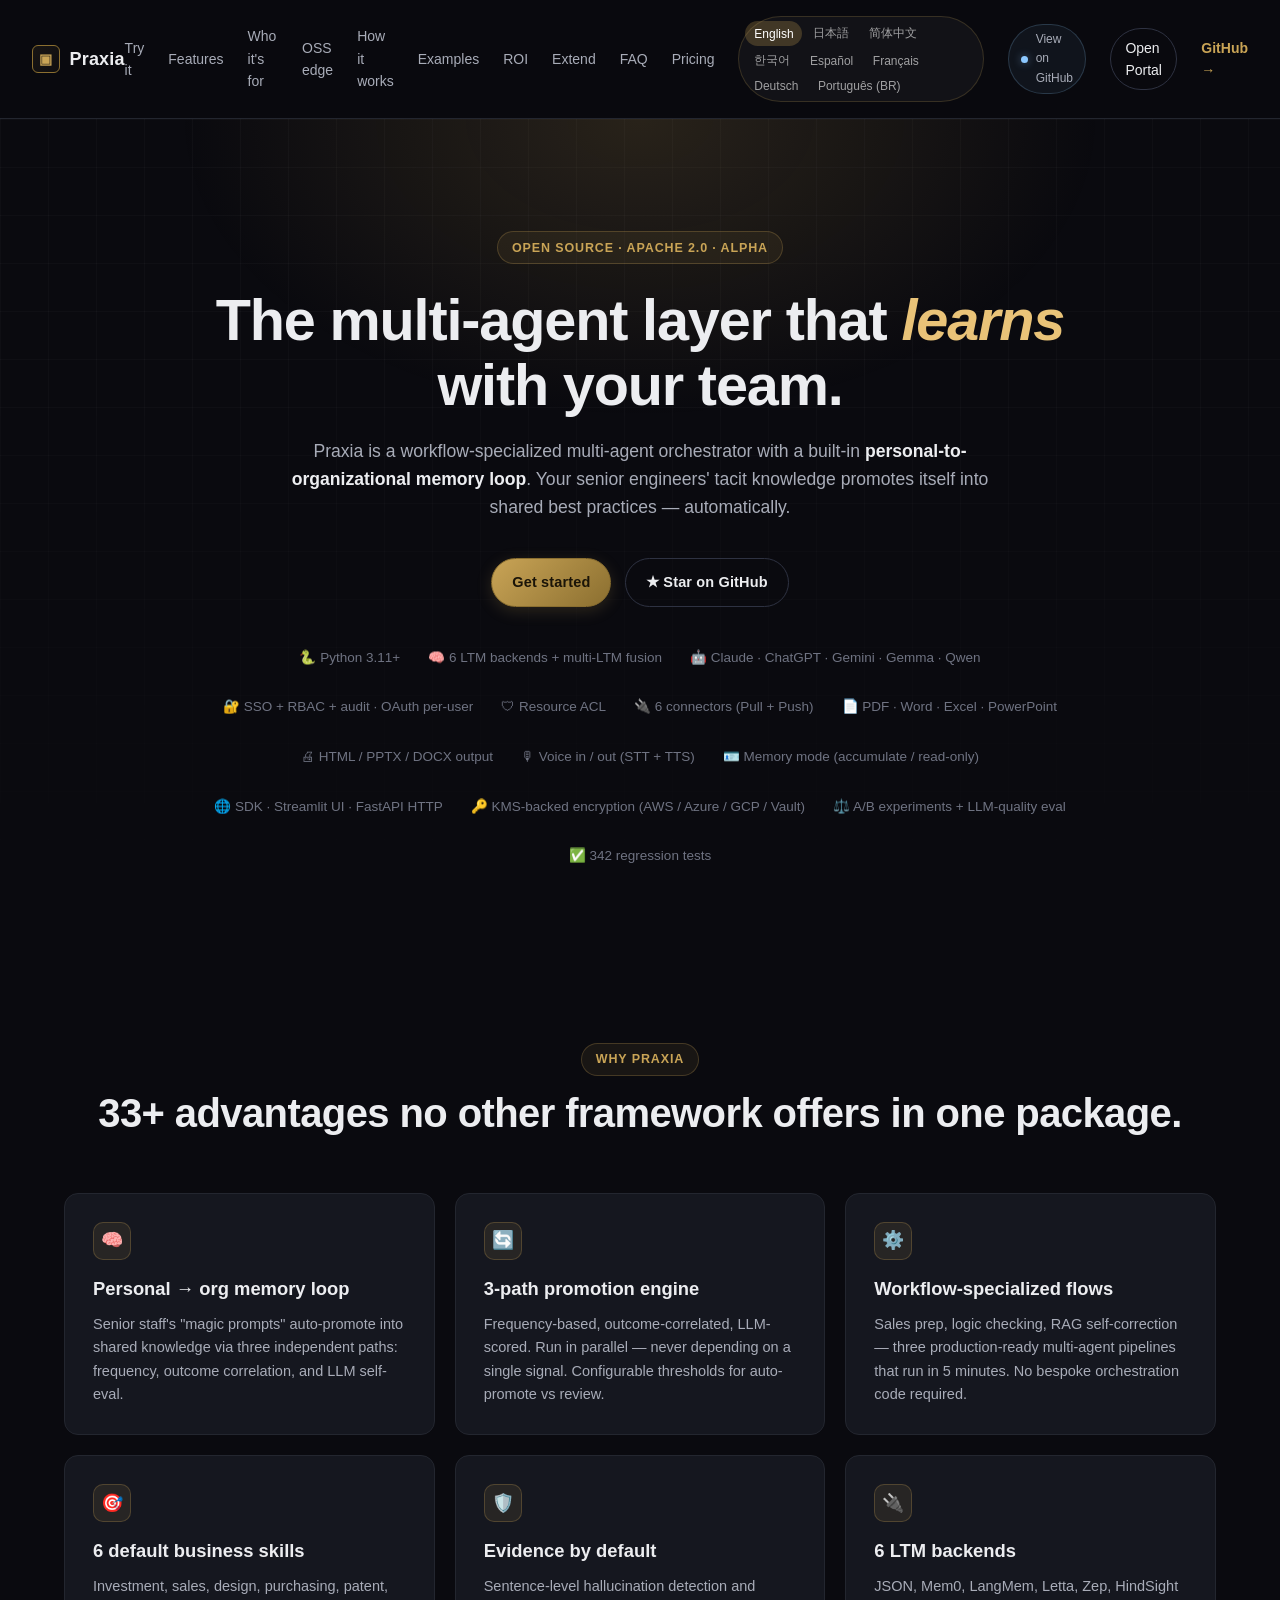
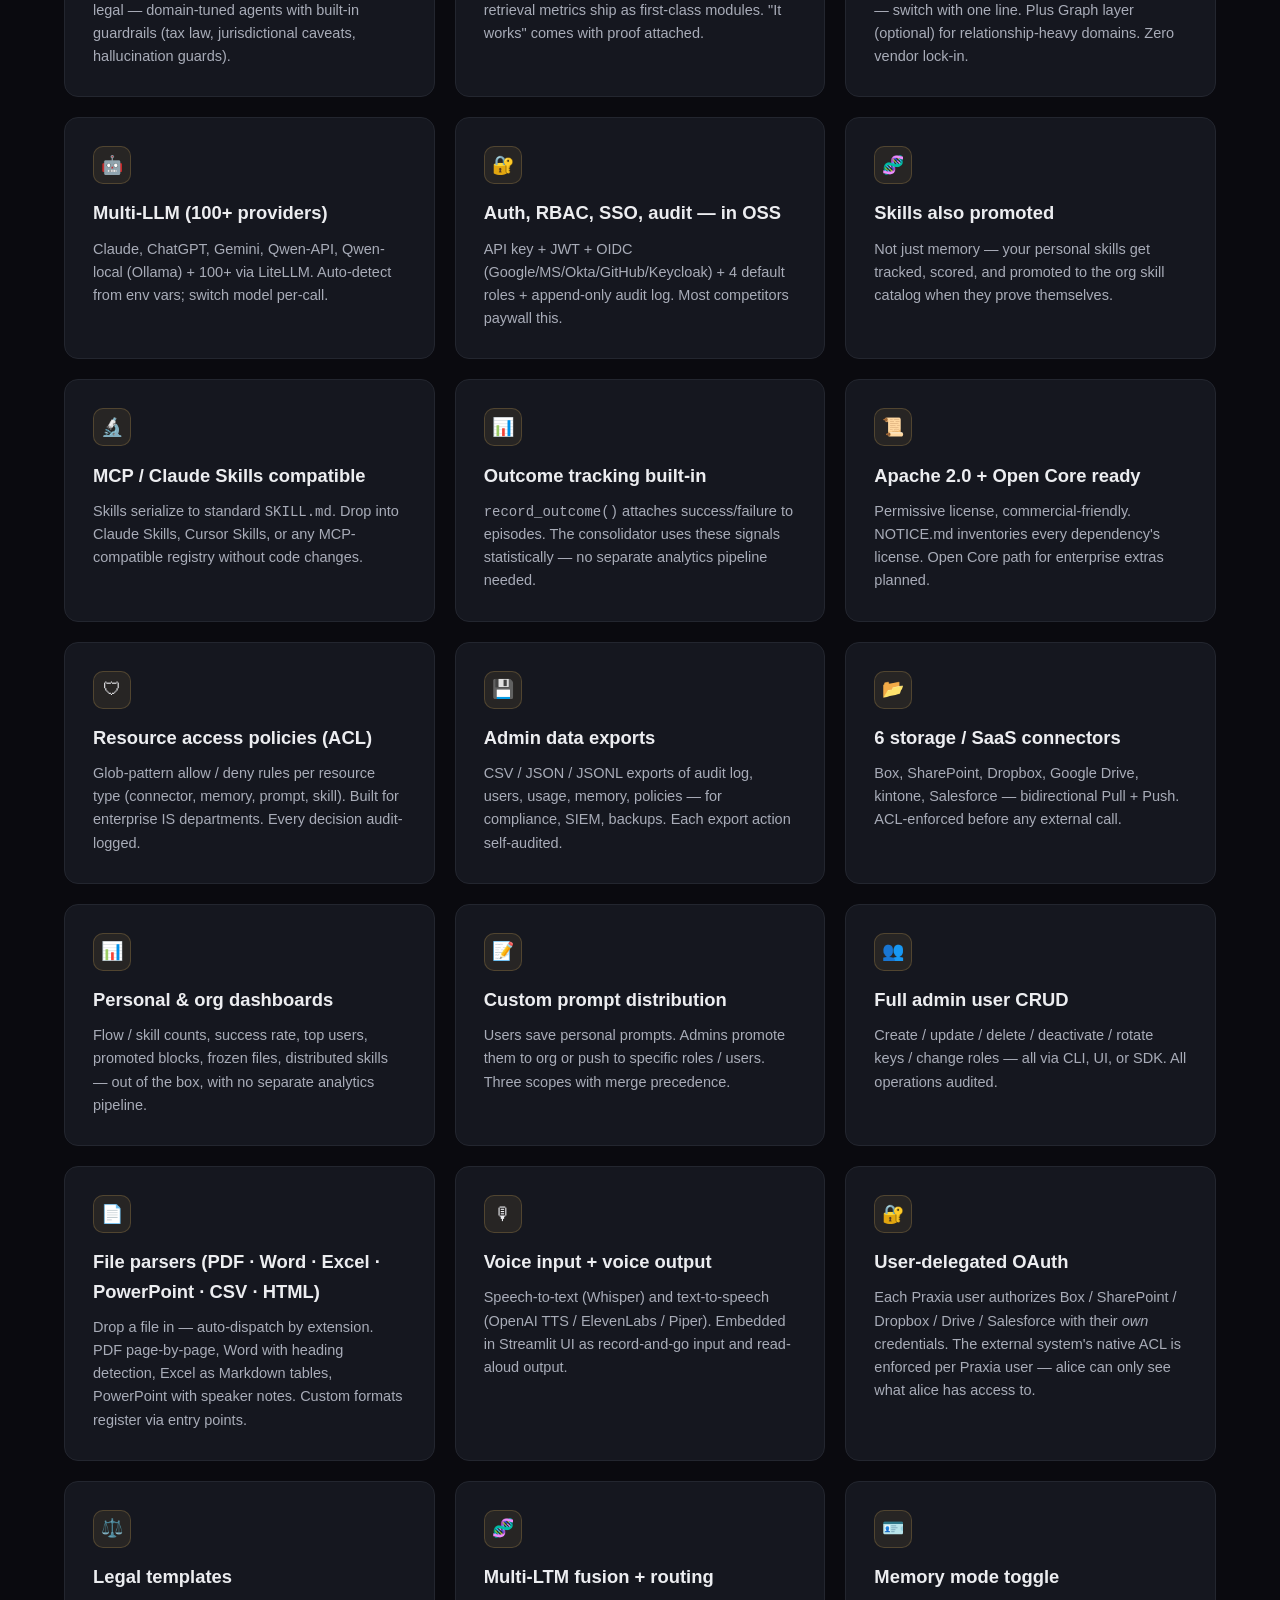
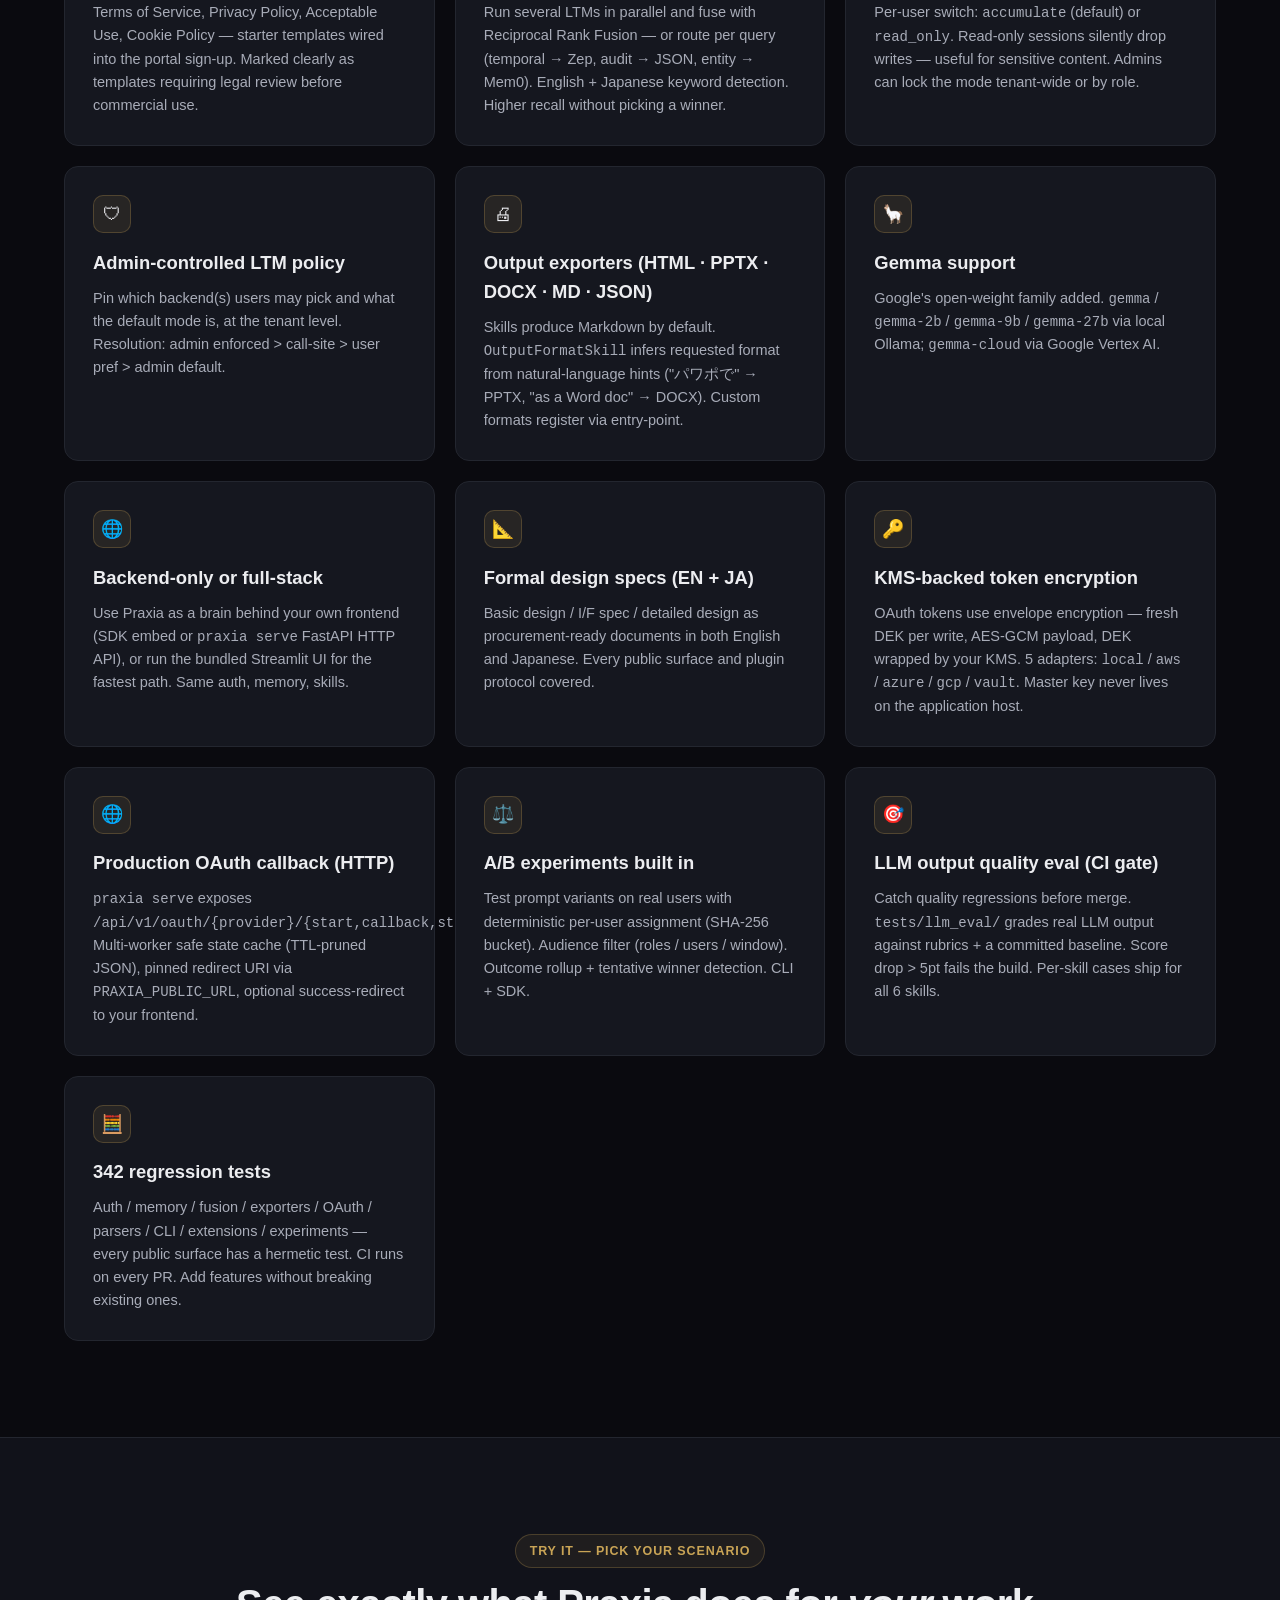
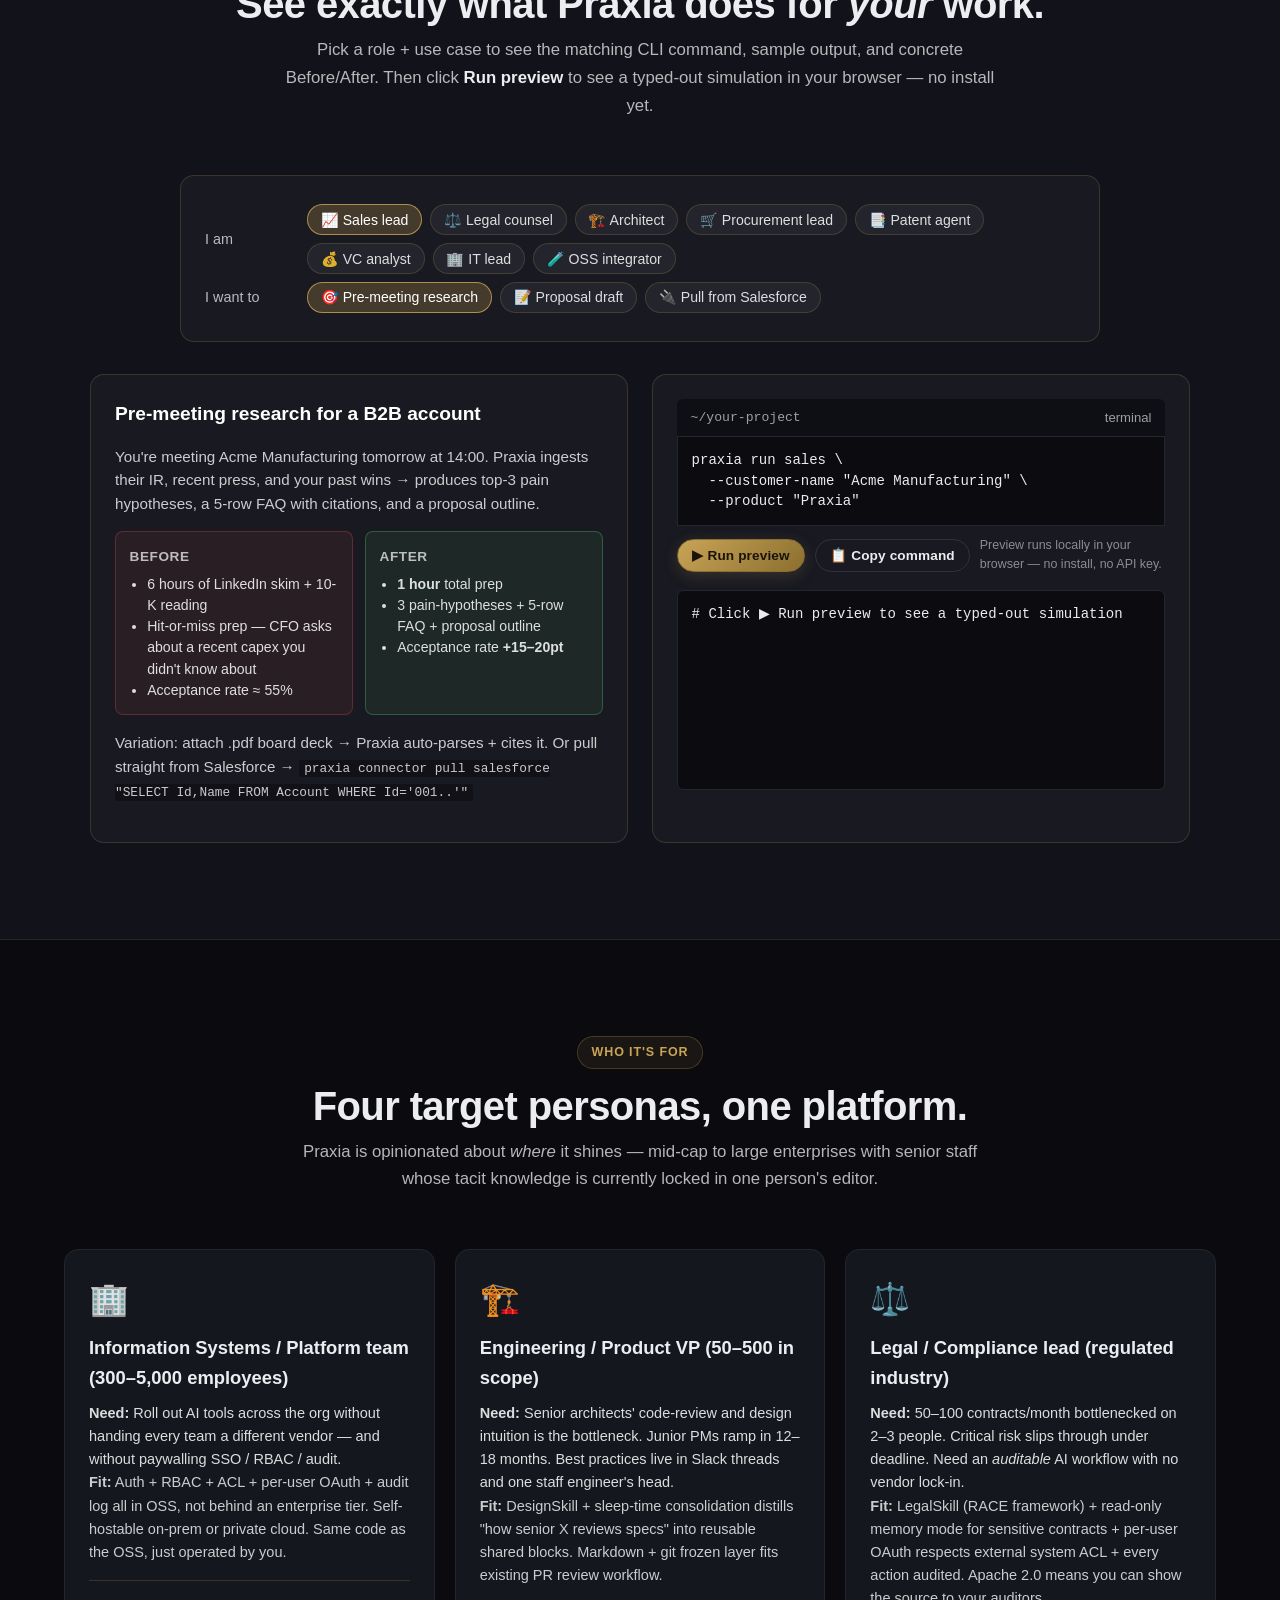
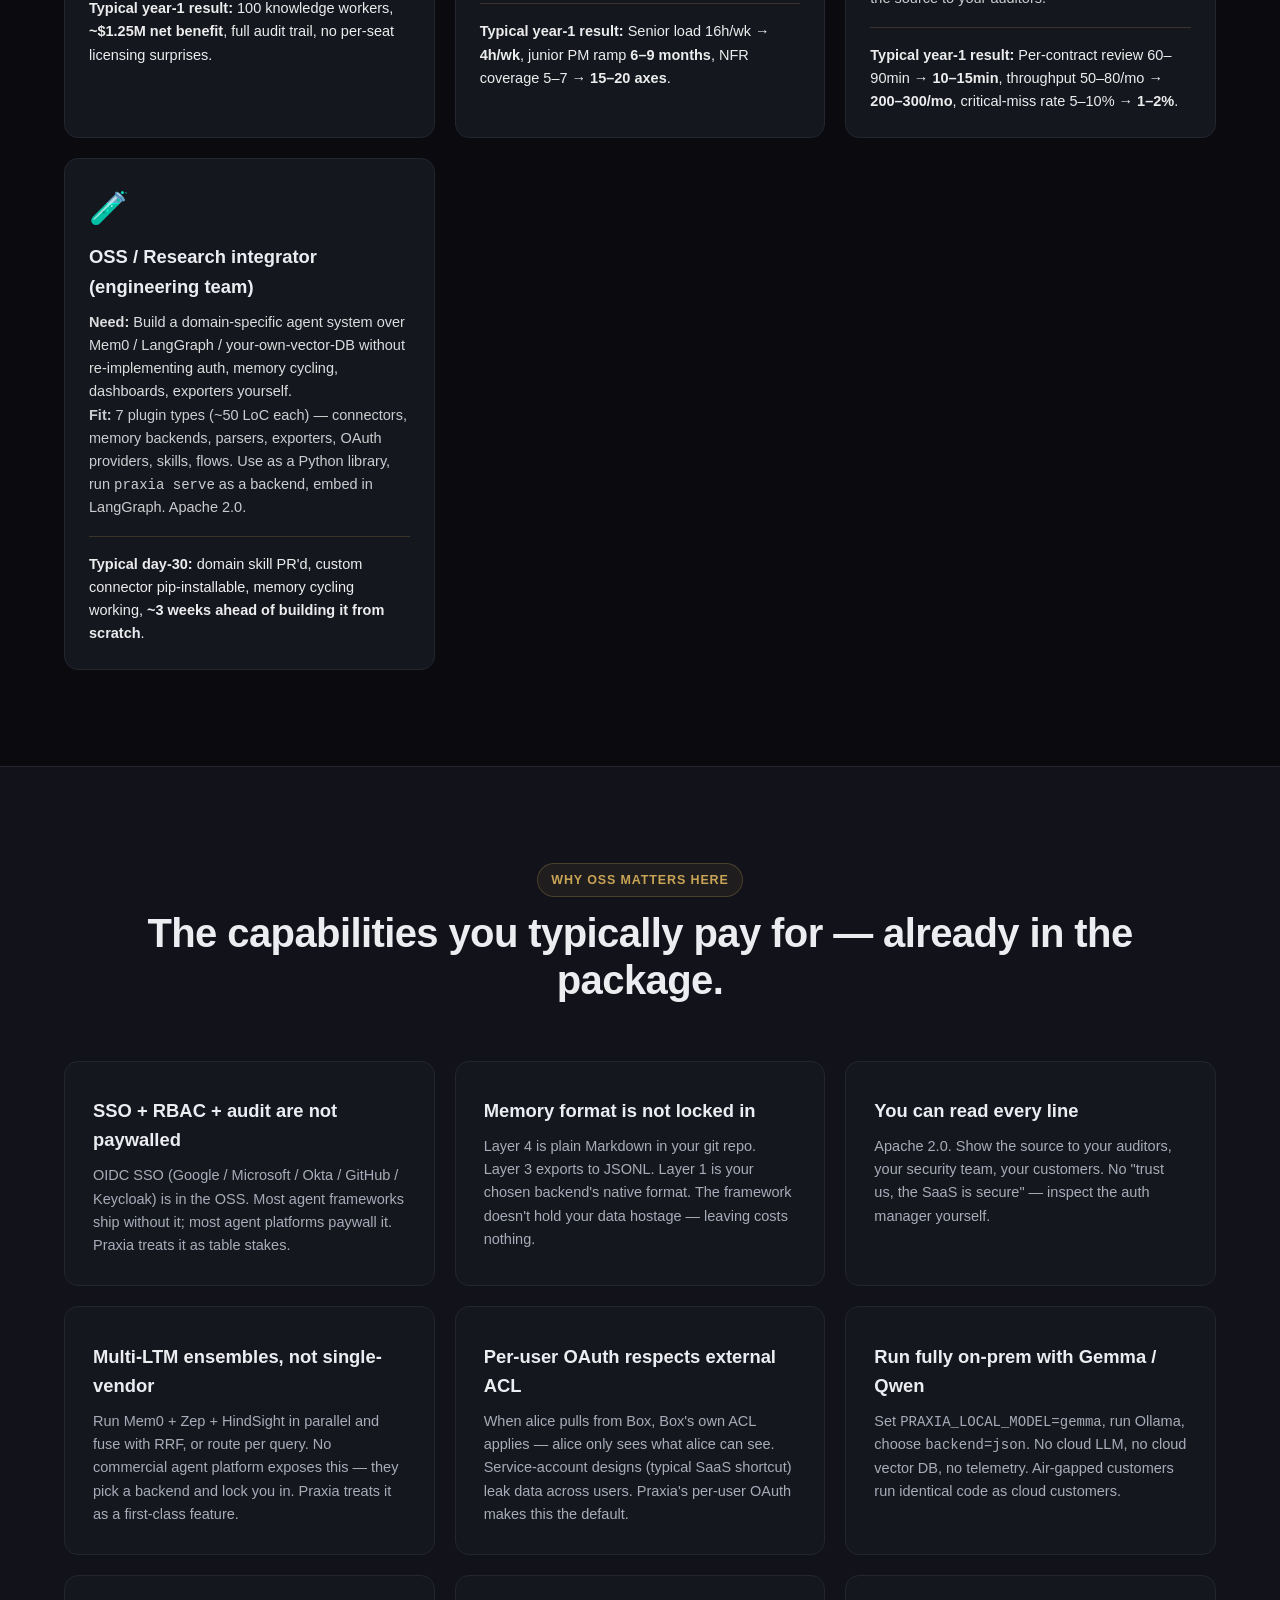
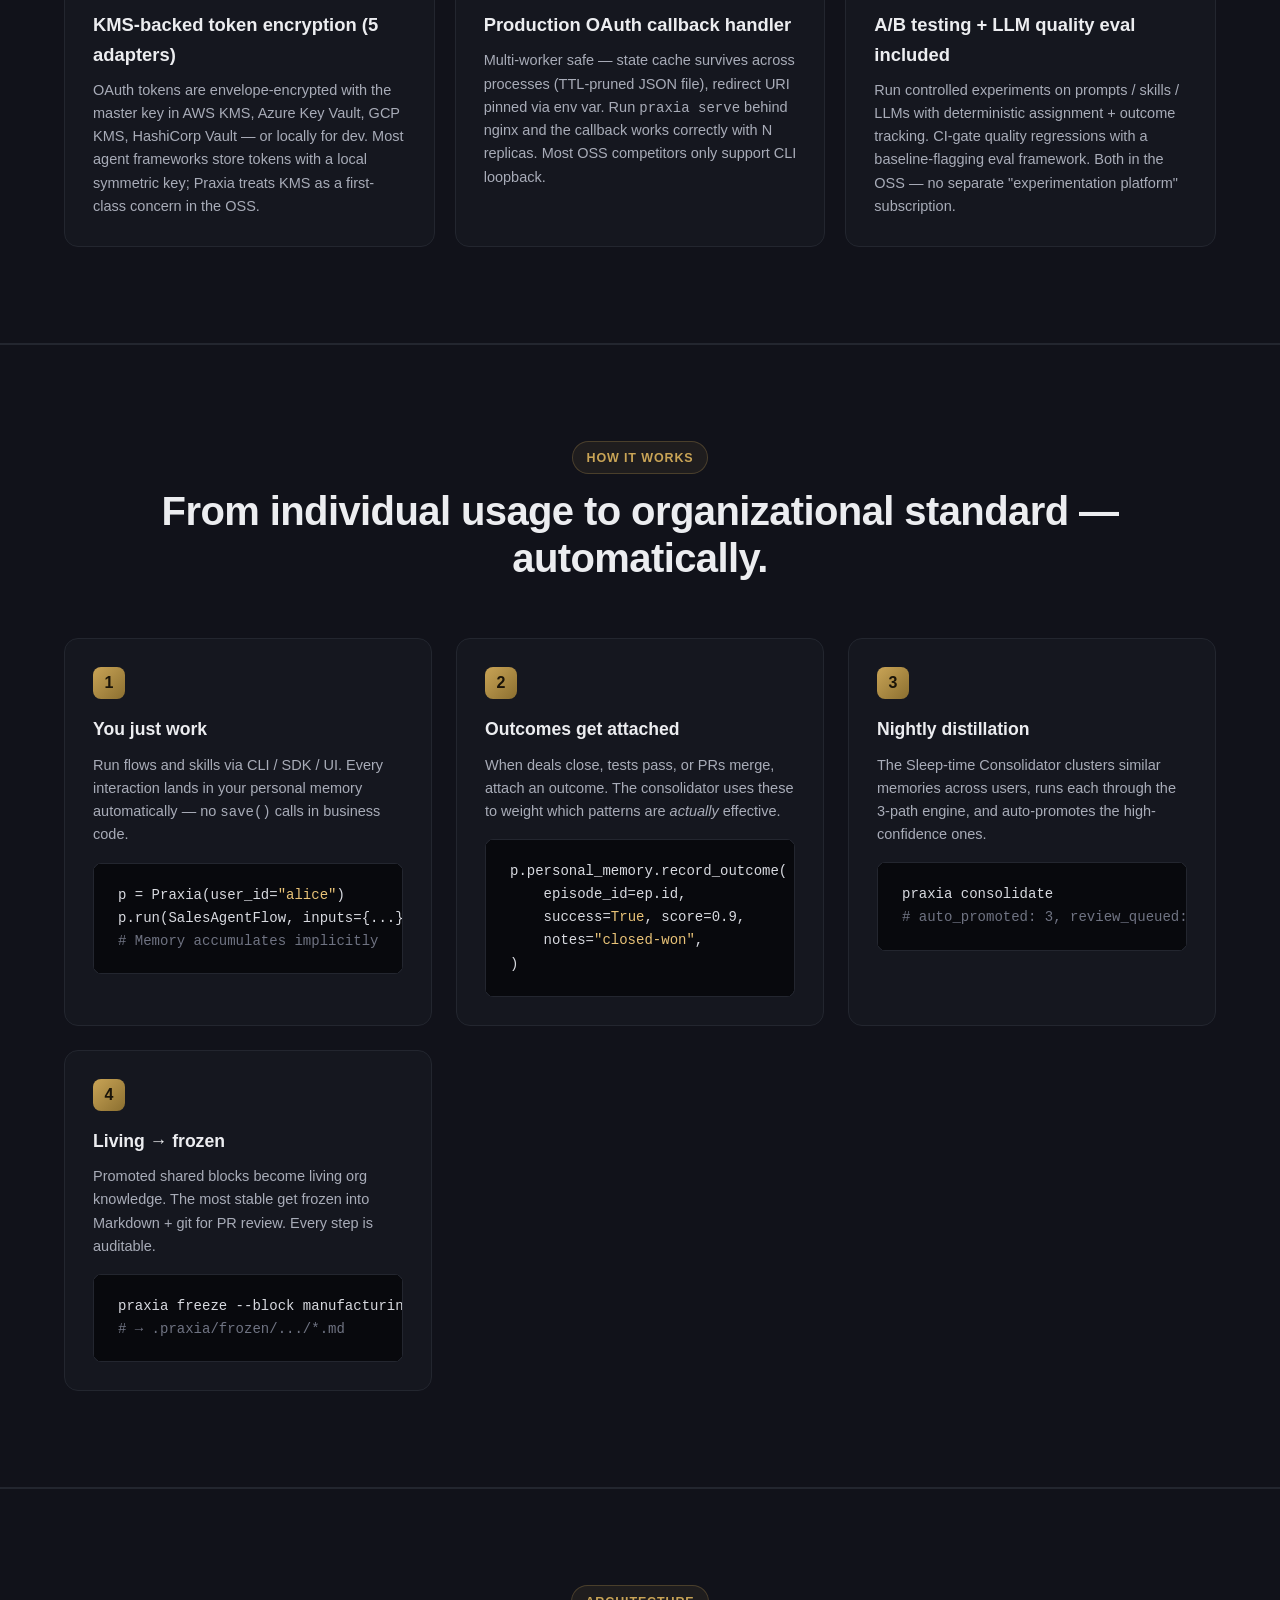
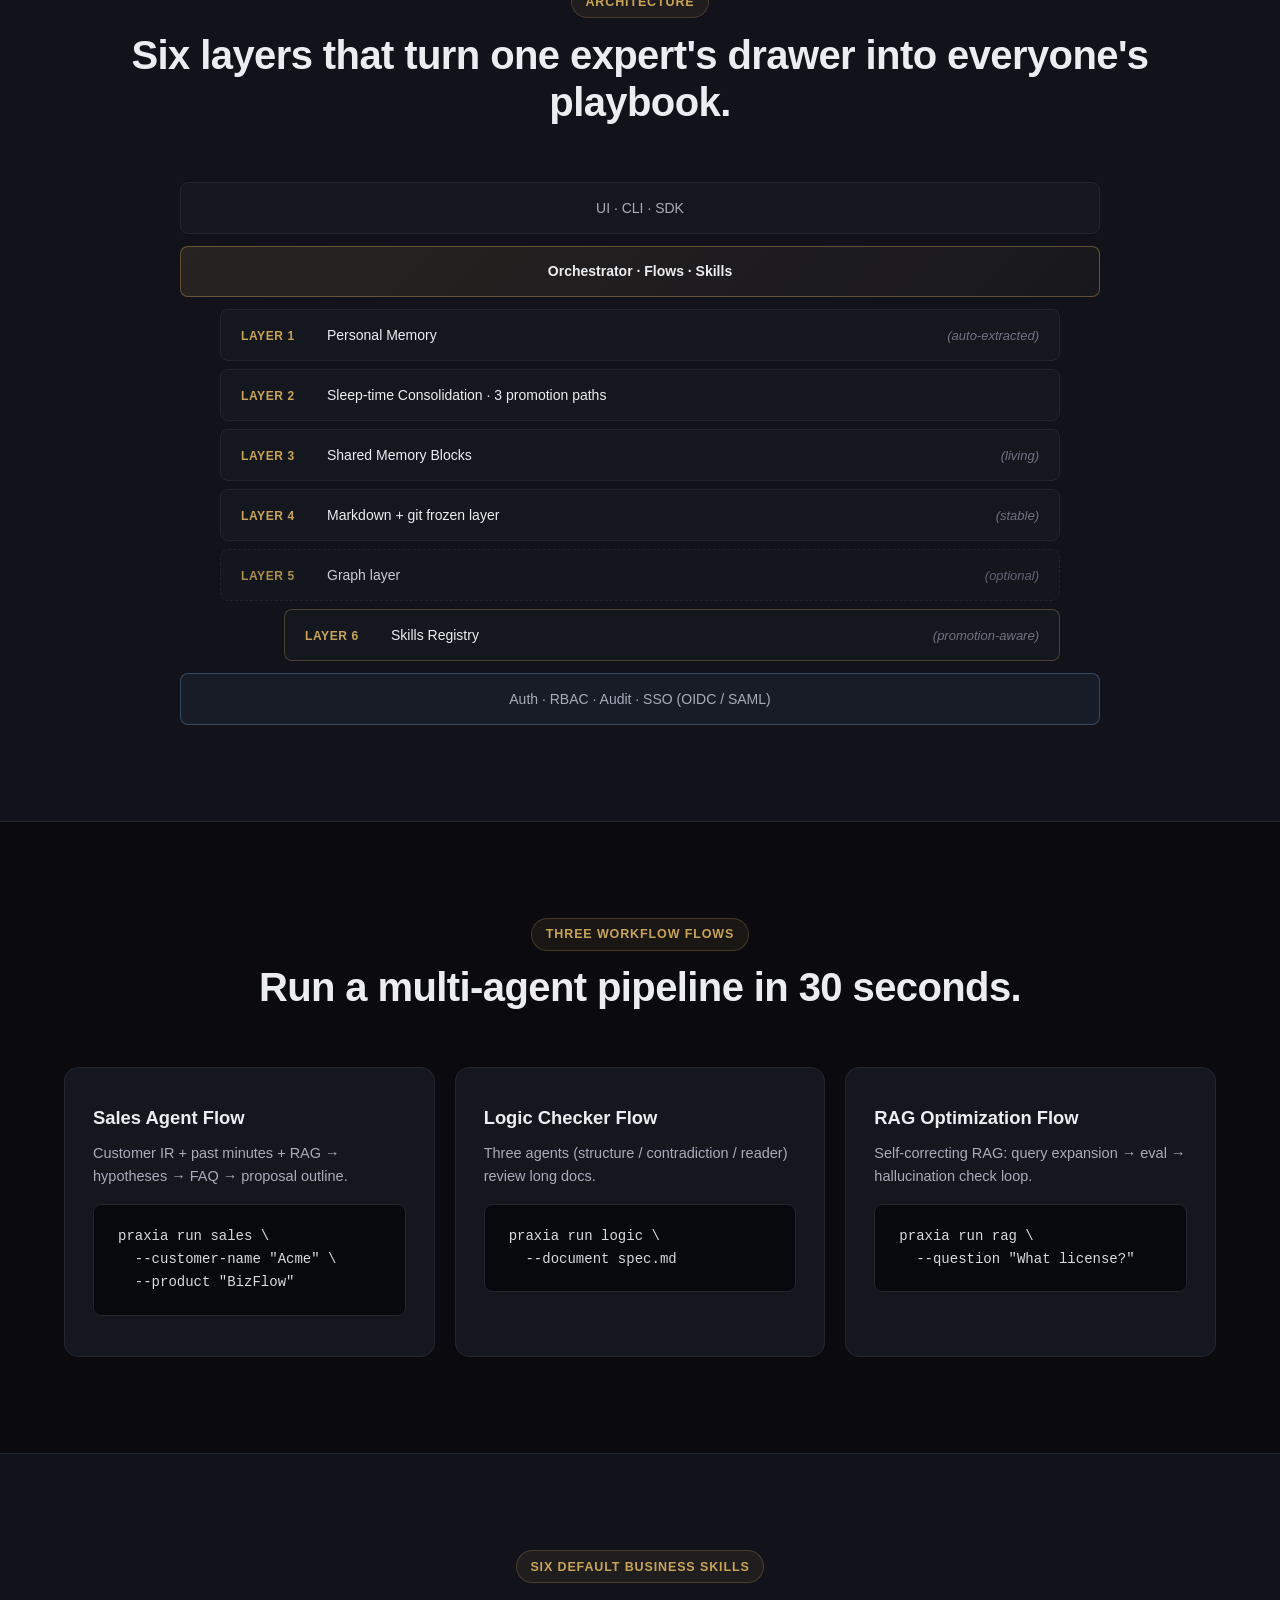
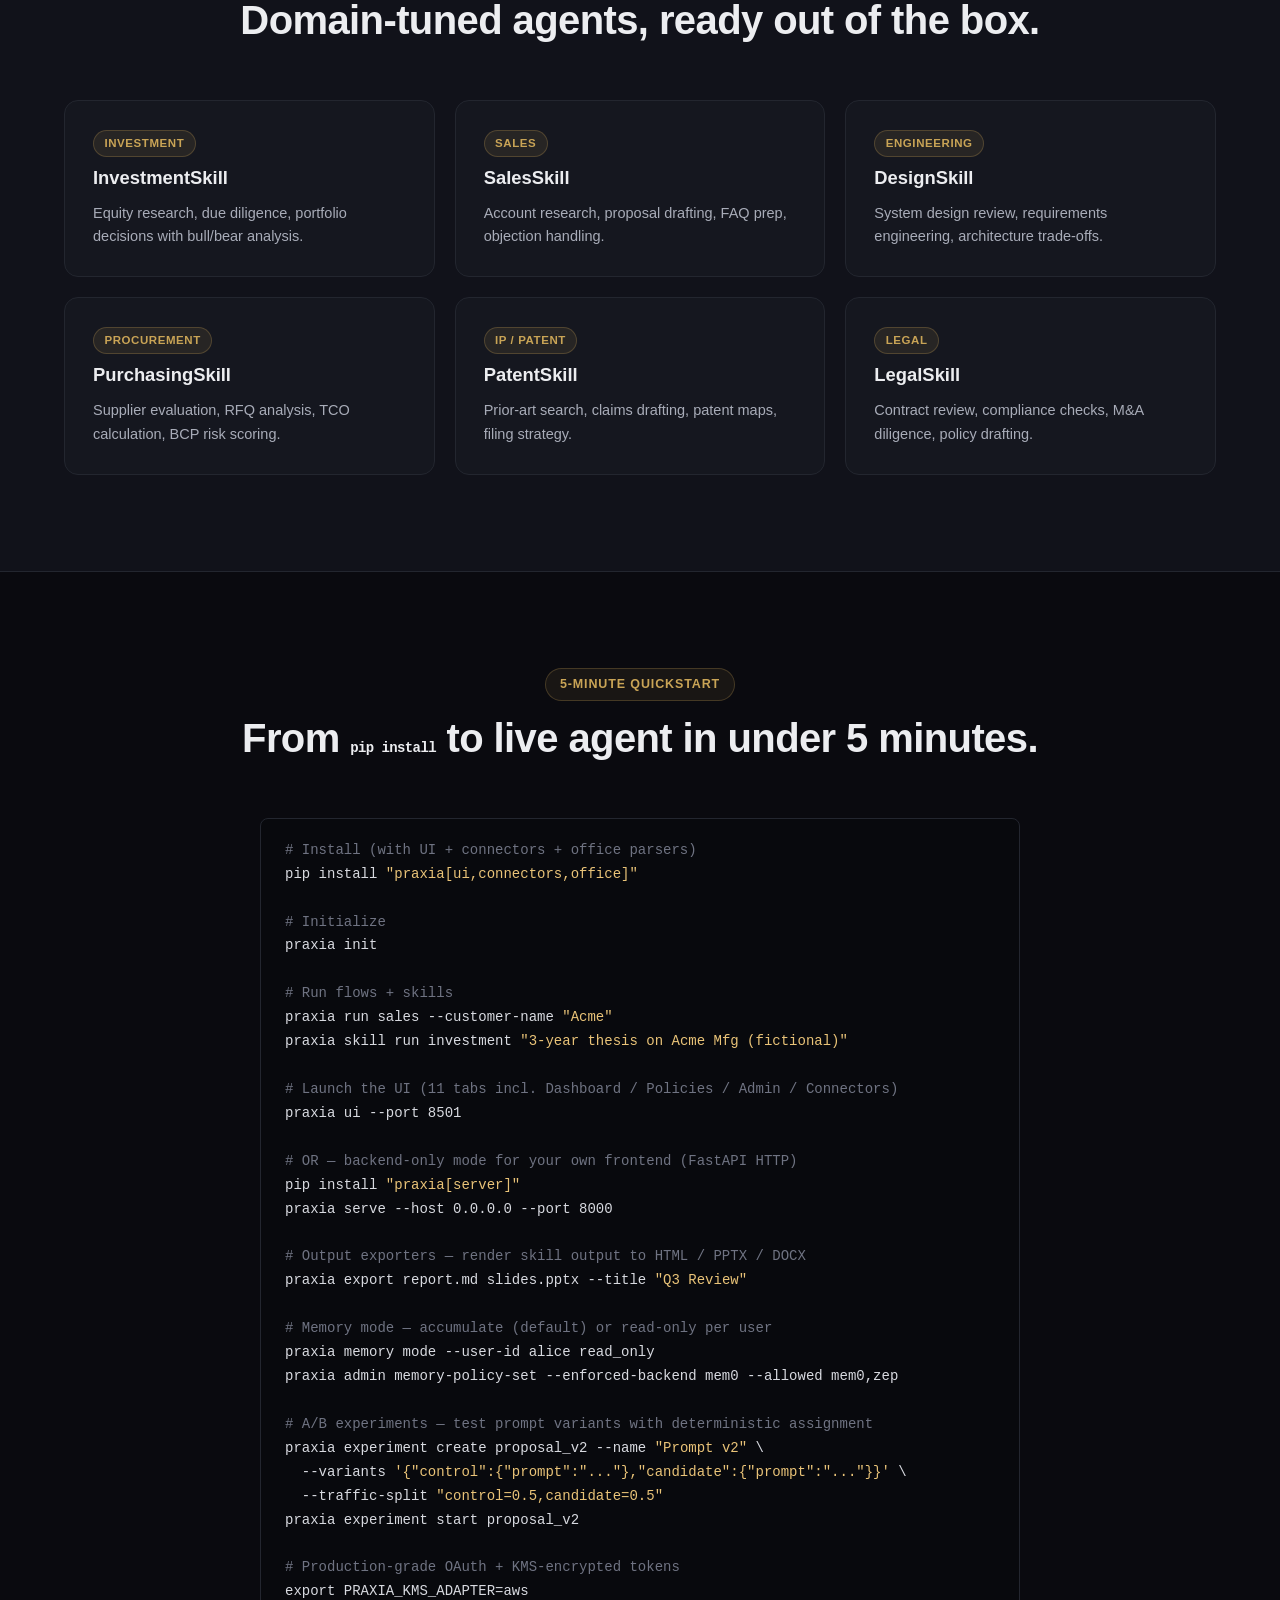
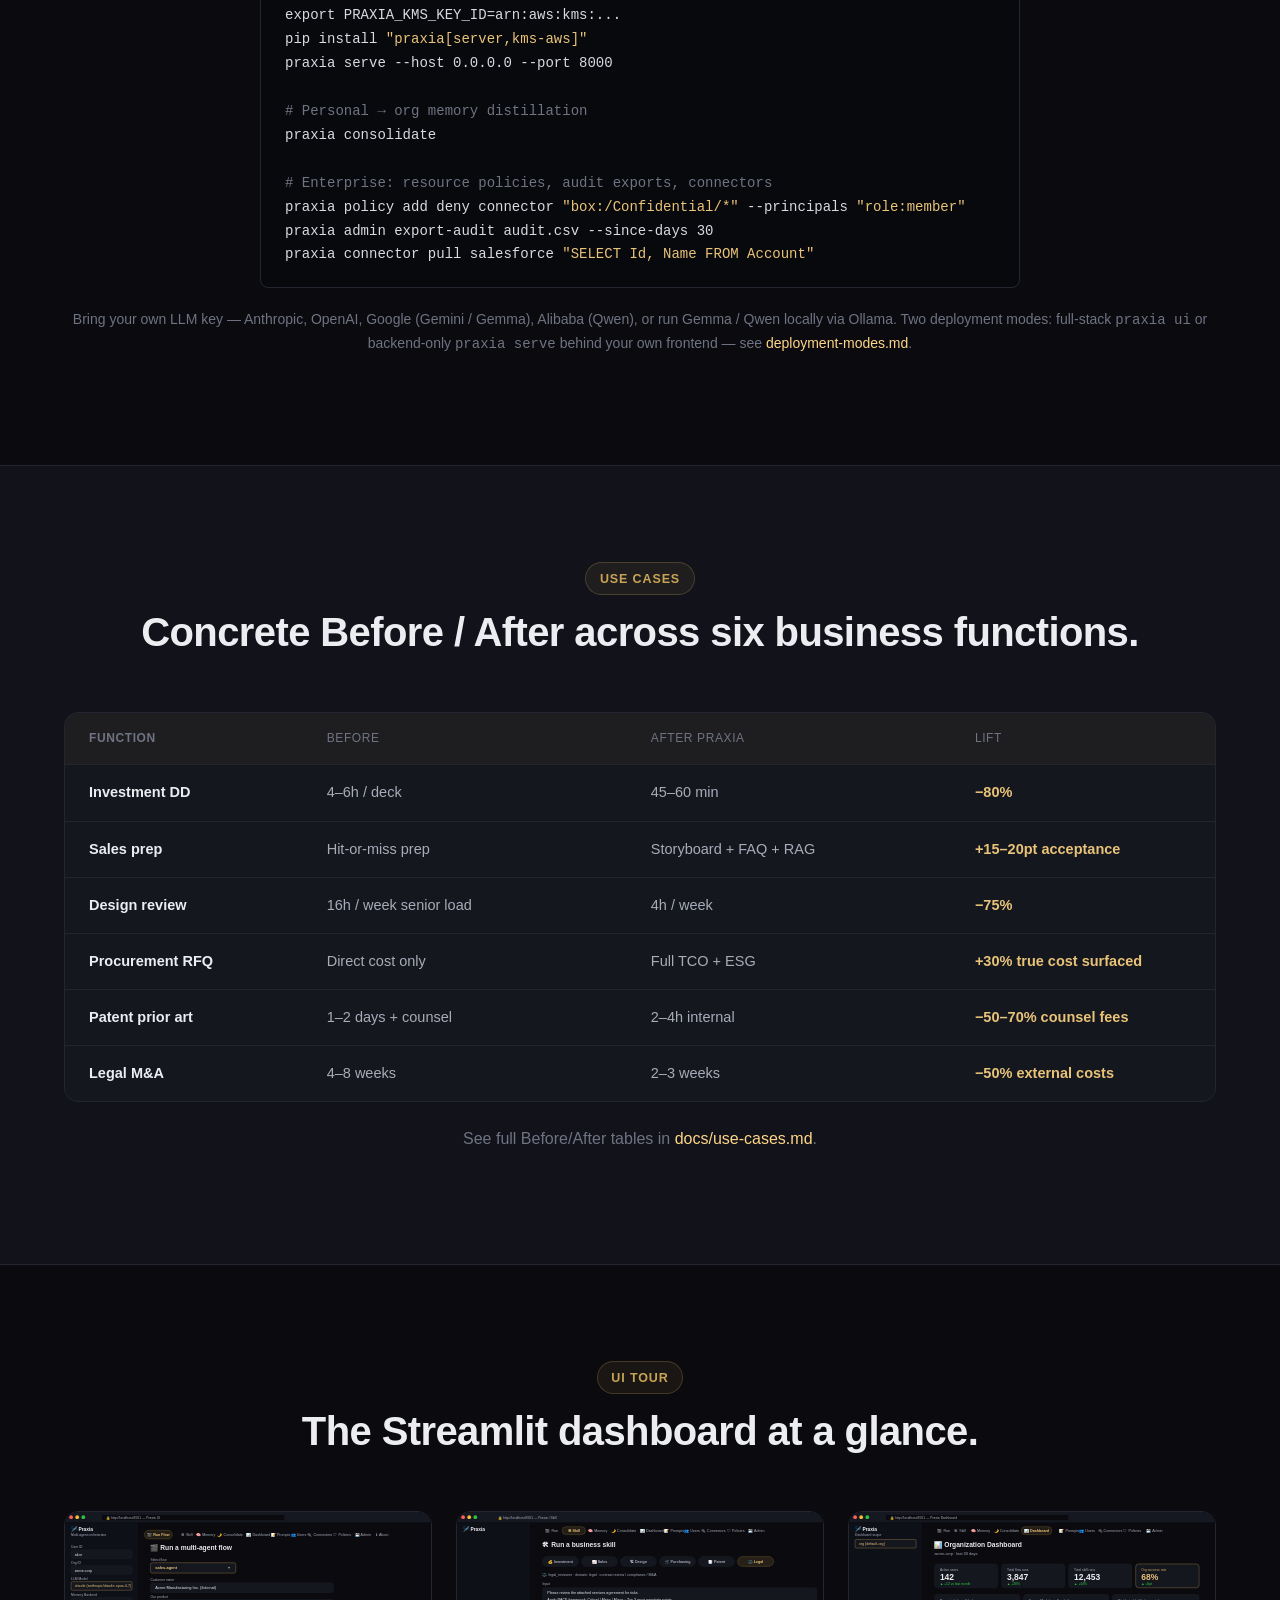
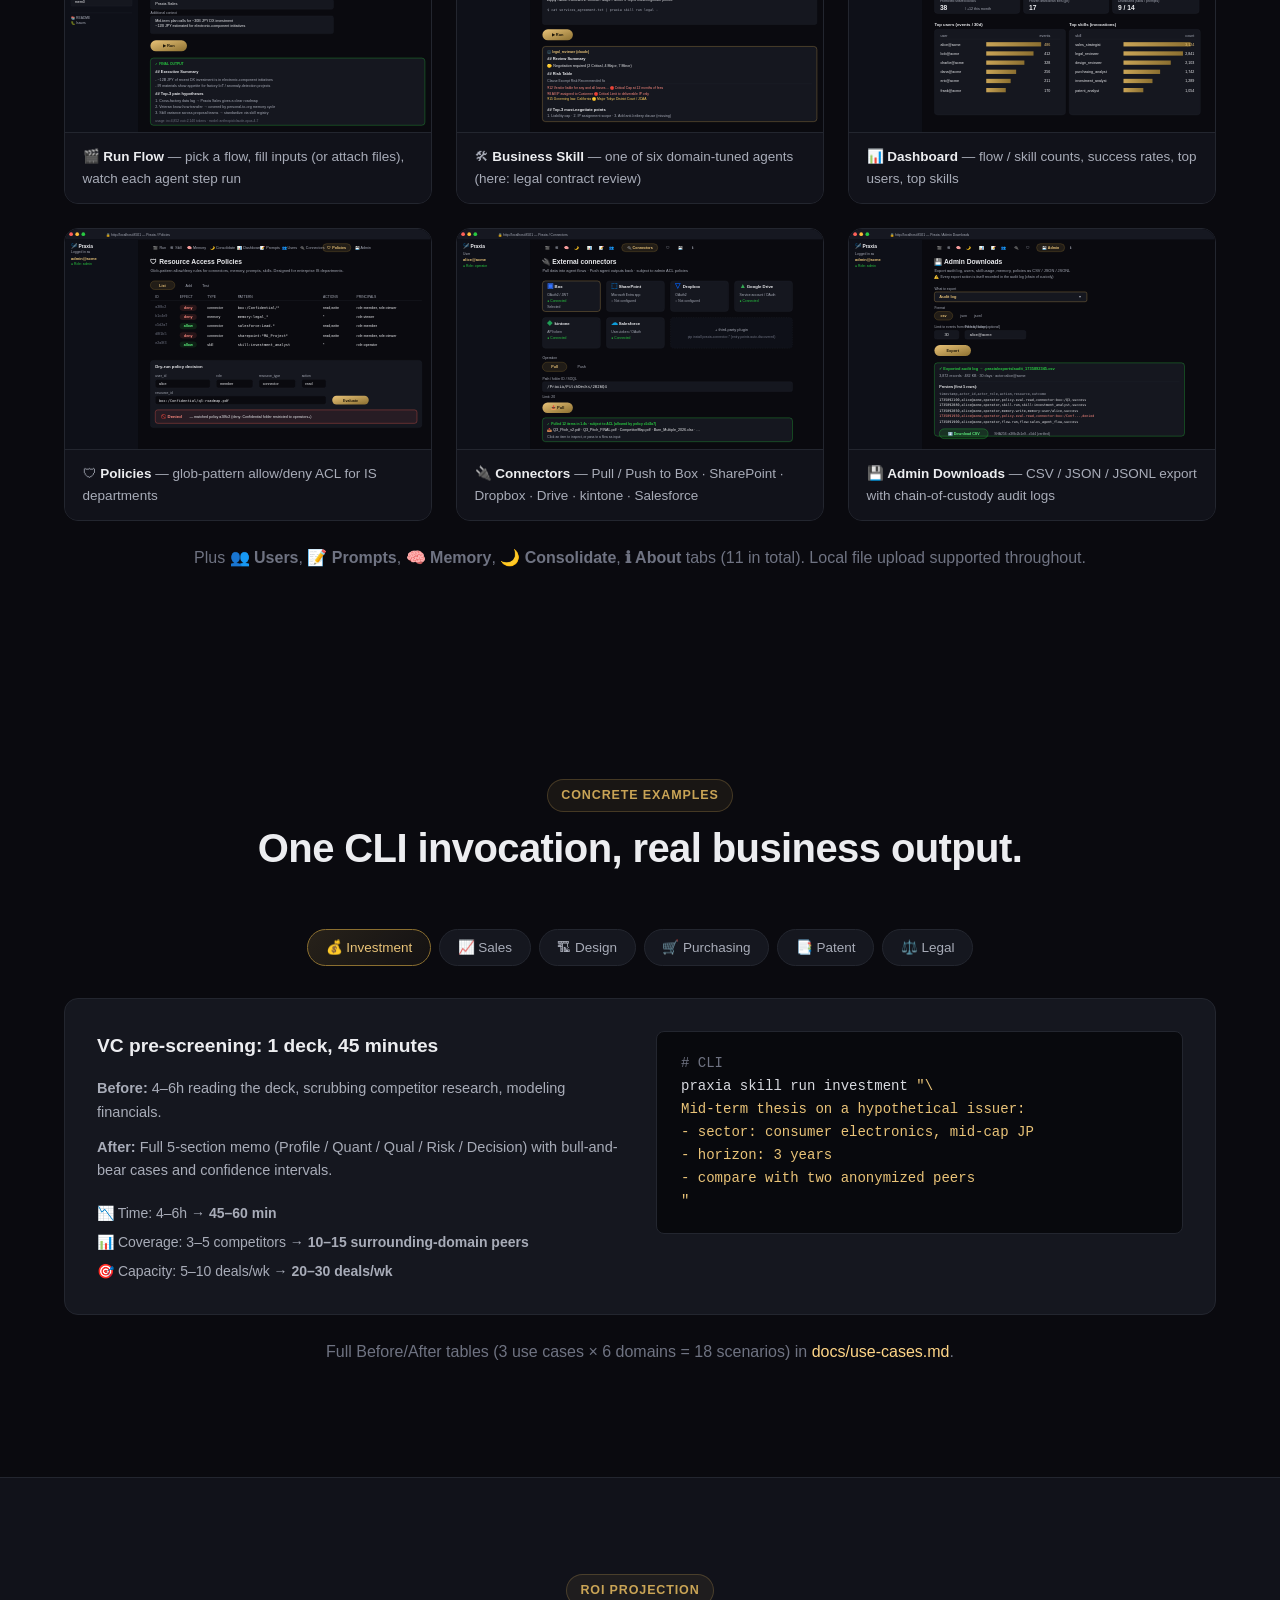
==== commit 2f588c5d: "feat(i18n): 8-language support for landing page + Streamlit UI Languages: en (default), ja, zh-CN, k" ====
--- a/docs/landing/index.html
+++ b/docs/landing/index.html
@@ -11,6 +11,13 @@
   <link rel="icon" href="data:image/svg+xml,%3Csvg xmlns='http://www.w3.org/2000/svg' viewBox='0 0 100 100'%3E%3Ctext y='.9em' font-size='90'%3E🪡%3C/text%3E%3C/svg%3E" />
   <link rel="canonical" href="https://praxia.pages.dev/" />
   <link rel="alternate" href="https://genarch.github.io/praxia/" hreflang="en" />
+  <link rel="alternate" href="https://praxia.pages.dev/?lang=ja" hreflang="ja" />
+  <link rel="alternate" href="https://praxia.pages.dev/?lang=zh-CN" hreflang="zh-CN" />
+  <link rel="alternate" href="https://praxia.pages.dev/?lang=ko" hreflang="ko" />
+  <link rel="alternate" href="https://praxia.pages.dev/?lang=es" hreflang="es" />
+  <link rel="alternate" href="https://praxia.pages.dev/?lang=fr" hreflang="fr" />
+  <link rel="alternate" href="https://praxia.pages.dev/?lang=de" hreflang="de" />
+  <link rel="alternate" href="https://praxia.pages.dev/?lang=pt-BR" hreflang="pt-BR" />
   <link rel="stylesheet" href="styles.css" />
   <script>
     // Cross-mirror awareness — show the OTHER mirror's URL in the banner
@@ -41,21 +48,22 @@
       <span class="brand-name">Praxia</span>
     </a>
     <div class="nav-links">
-      <a href="#try-it">Try it</a>
-      <a href="#features">Features</a>
-      <a href="#who-its-for">Who it's for</a>
-      <a href="#oss-edge">OSS edge</a>
-      <a href="#how-it-works">How it works</a>
-      <a href="#examples">Examples</a>
-      <a href="#roi">ROI</a>
-      <a href="#extending">Extend</a>
-      <a href="#faq">FAQ</a>
-      <a href="#pricing">Pricing</a>
+      <a href="#try-it" data-i18n="nav.try">Try it</a>
+      <a href="#features" data-i18n="nav.features">Features</a>
+      <a href="#who-its-for" data-i18n="nav.who">Who it's for</a>
+      <a href="#oss-edge" data-i18n="nav.oss">OSS edge</a>
+      <a href="#how-it-works" data-i18n="nav.how">How it works</a>
+      <a href="#examples" data-i18n="nav.examples">Examples</a>
+      <a href="#roi" data-i18n="nav.roi">ROI</a>
+      <a href="#extending" data-i18n="nav.extend">Extend</a>
+      <a href="#faq" data-i18n="nav.faq">FAQ</a>
+      <a href="#pricing" data-i18n="nav.pricing">Pricing</a>
+      <div class="lang-switcher" id="lang-switcher" aria-label="Language"></div>
       <a id="mirror-link" href="#" target="_blank" rel="noopener" class="nav-mirror" title="Switch to the other mirror">
         <span class="mirror-dot"></span>
         <span class="mirror-label">Mirror</span>
       </a>
-      <a href="portal/index.html" class="nav-cta">Open Portal</a>
+      <a href="portal/index.html" class="nav-cta" data-i18n="nav.portal">Open Portal</a>
       <a href="https://github.com/genarch/praxia" target="_blank" rel="noopener" class="nav-github">GitHub →</a>
     </div>
   </nav>
@@ -70,17 +78,18 @@
   <header class="hero">
     <div class="hero-grid"></div>
     <div class="hero-content">
-      <span class="kicker">Open Source · Apache 2.0 · Alpha</span>
-      <h1>The multi-agent layer that <em>learns</em> with your team.</h1>
-      <p class="hero-sub">
+      <span class="kicker" data-i18n="hero.kicker">Open Source · Apache 2.0 · Alpha</span>
+      <h1 data-i18n="hero.h1">The multi-agent layer that <em>learns</em> with your team.</h1>
+      <p class="hero-sub" data-i18n="hero.sub">
         Praxia is a workflow-specialized multi-agent orchestrator with a built-in
         <strong>personal-to-organizational memory loop</strong>. Your senior engineers'
         tacit knowledge promotes itself into shared best practices — automatically.
       </p>
       <div class="hero-cta">
-        <a href="#install" class="btn btn-primary">Get started</a>
-        <a href="https://github.com/genarch/praxia" target="_blank" rel="noopener" class="btn btn-ghost">★ Star on GitHub</a>
-      </div>
+        <a href="#install" class="btn btn-primary" data-i18n="hero.cta_get_started">Get started</a>
+        <a href="https://github.com/genarch/praxia" target="_blank" rel="noopener" class="btn btn-ghost" data-i18n="hero.cta_star">★ Star on GitHub</a>
+      </div>
+      <p id="i18n-notice" class="i18n-notice" hidden></p>
       <div class="hero-meta">
         <span>🐍 Python 3.11+</span>
         <span>🧠 6 LTM backends + multi-LTM fusion</span>
@@ -103,8 +112,8 @@
   <section id="features" class="section">
     <div class="container">
       <div class="section-head">
-        <span class="kicker">Why Praxia</span>
-        <h2>33+ advantages no other framework offers in one package.</h2>
+        <span class="kicker" data-i18n="features.kicker">Why Praxia</span>
+        <h2 data-i18n="features.h2">33+ advantages no other framework offers in one package.</h2>
       </div>
       <div class="grid grid-3">
         <article class="card">
@@ -284,8 +293,8 @@
   <section id="try-it" class="section section-dark">
     <div class="container">
       <div class="section-head">
-        <span class="kicker">Try it — pick your scenario</span>
-        <h2>See exactly what Praxia does for <em>your</em> work.</h2>
+        <span class="kicker" data-i18n="tryit.kicker">Try it — pick your scenario</span>
+        <h2 data-i18n="tryit.h2">See exactly what Praxia does for <em>your</em> work.</h2>
         <p class="section-subtitle">
           Pick a role + use case to see the matching CLI command, sample
           output, and concrete Before/After. Then click <strong>Run preview</strong>
@@ -295,7 +304,7 @@
 
       <div class="scenario-picker">
         <div class="scenario-row">
-          <span class="scenario-label">I am</span>
+          <span class="scenario-label" data-i18n="tryit.label_role">I am</span>
           <div class="scenario-chips" data-axis="role">
             <button class="chip chip-active" data-value="sales">📈 Sales lead</button>
             <button class="chip" data-value="legal">⚖️ Legal counsel</button>
@@ -308,7 +317,7 @@
           </div>
         </div>
         <div class="scenario-row">
-          <span class="scenario-label">I want to</span>
+          <span class="scenario-label" data-i18n="tryit.label_task">I want to</span>
           <div class="scenario-chips" data-axis="task">
             <!-- Populated by JS based on role -->
           </div>
@@ -346,9 +355,9 @@
   --customer-name "Acme Manufacturing" \
   --product "Praxia"</code></pre>
           <div class="demo-controls">
-            <button id="sc-run-btn" class="btn btn-primary btn-sm">▶ Run preview</button>
-            <button id="sc-copy-btn" class="btn btn-ghost btn-sm">📋 Copy command</button>
-            <span class="demo-note">Preview runs locally in your browser — no install, no API key.</span>
+            <button id="sc-run-btn" class="btn btn-primary btn-sm" data-i18n="tryit.run">▶ Run preview</button>
+            <button id="sc-copy-btn" class="btn btn-ghost btn-sm" data-i18n="tryit.copy">📋 Copy command</button>
+            <span class="demo-note" data-i18n="tryit.note">Preview runs locally in your browser — no install, no API key.</span>
           </div>
           <pre class="demo-output"><code id="sc-output"># Click ▶ Run preview to see a typed-out simulation</code></pre>
         </div>
@@ -359,8 +368,8 @@
   <section id="who-its-for" class="section">
     <div class="container">
       <div class="section-head">
-        <span class="kicker">Who it's for</span>
-        <h2>Four target personas, one platform.</h2>
+        <span class="kicker" data-i18n="who.kicker">Who it's for</span>
+        <h2 data-i18n="who.h2">Four target personas, one platform.</h2>
         <p class="section-subtitle">
           Praxia is opinionated about <em>where</em> it shines —
           mid-cap to large enterprises with senior staff whose tacit
@@ -456,8 +465,8 @@
   <section id="oss-edge" class="section section-dark">
     <div class="container">
       <div class="section-head">
-        <span class="kicker">Why OSS matters here</span>
-        <h2>The capabilities you typically pay for — already in the package.</h2>
+        <span class="kicker" data-i18n="oss.kicker">Why OSS matters here</span>
+        <h2 data-i18n="oss.h2">The capabilities you typically pay for — already in the package.</h2>
       </div>
       <div class="grid grid-3">
         <article class="card">
@@ -1103,8 +1112,8 @@
   <section id="faq" class="section">
     <div class="container">
       <div class="section-head">
-        <span class="kicker">FAQ</span>
-        <h2>The questions everyone asks.</h2>
+        <span class="kicker" data-i18n="faq.kicker">FAQ</span>
+        <h2 data-i18n="faq.h2">The questions everyone asks.</h2>
       </div>
       <div class="faq-list">
         <details>
@@ -1283,10 +1292,10 @@
           <span class="brand-mark">▣</span>
           <span class="brand-name">Praxia</span>
         </a>
-        <p class="footer-tag">Bridging individual brilliance and organizational continuity.</p>
+        <p class="footer-tag" data-i18n="footer.tag">Bridging individual brilliance and organizational continuity.</p>
       </div>
       <div>
-        <h4>Product</h4>
+        <h4 data-i18n="footer.product">Product</h4>
         <ul>
           <li><a href="#features">Features</a></li>
           <li><a href="#flows">Flows</a></li>
@@ -1295,7 +1304,7 @@
         </ul>
       </div>
       <div>
-        <h4>Resources</h4>
+        <h4 data-i18n="footer.resources">Resources</h4>
         <ul>
           <li><a href="https://github.com/genarch/praxia">GitHub</a></li>
           <li><a href="https://github.com/genarch/praxia/blob/main/docs/quickstart.md">Quickstart</a></li>
@@ -1307,7 +1316,7 @@
         </ul>
       </div>
       <div>
-        <h4>Community</h4>
+        <h4 data-i18n="footer.community">Community</h4>
         <ul>
           <li><a href="https://github.com/genarch/praxia/discussions">Discussions</a></li>
           <li><a href="https://github.com/genarch/praxia/issues">Issues</a></li>
@@ -1316,7 +1325,7 @@
         </ul>
       </div>
       <div>
-        <h4>Legal</h4>
+        <h4 data-i18n="footer.legal">Legal</h4>
         <ul>
           <li><a href="https://github.com/genarch/praxia/blob/main/docs/legal/TERMS.md">Terms of Service</a></li>
           <li><a href="https://github.com/genarch/praxia/blob/main/docs/legal/PRIVACY.md">Privacy Policy</a></li>
@@ -1335,6 +1344,7 @@
     </div>
   </footer>
 
+  <script src="i18n.js"></script>
   <script>
     // Tab switching for #examples section
     document.querySelectorAll('.tab-btn').forEach(btn => {
--- a/docs/landing/styles.css
+++ b/docs/landing/styles.css
@@ -396,6 +396,52 @@
   margin-bottom: 0.5rem;
 }
 
+/* --- i18n: language switcher + translation notice ----------------- */
+.lang-switcher {
+  display: flex;
+  flex-wrap: wrap;
+  gap: 2px;
+  padding: 4px 6px;
+  border-radius: 999px;
+  background: rgba(255,255,255,0.04);
+  border: 1px solid rgba(201,164,86,0.2);
+  font-size: 0.78rem;
+  max-width: 360px;
+}
+.lang-switcher .lang-option {
+  background: transparent;
+  color: rgba(255,255,255,0.6);
+  border: none;
+  padding: 0.25rem 0.55rem;
+  border-radius: 999px;
+  cursor: pointer;
+  font-family: inherit;
+  font-size: 0.75rem;
+  transition: all 0.15s;
+}
+.lang-switcher .lang-option:hover {
+  color: rgba(255,255,255,0.95);
+  background: rgba(201,164,86,0.08);
+}
+.lang-switcher .lang-option.lang-active {
+  background: rgba(201,164,86,0.25);
+  color: #fff;
+}
+@media (max-width: 880px) {
+  .lang-switcher {
+    order: 99;
+    margin-top: 0.5rem;
+    width: 100%;
+    justify-content: center;
+  }
+}
+.i18n-notice {
+  margin-top: 1rem;
+  font-size: 0.82rem;
+  color: rgba(255,255,255,0.55);
+  font-style: italic;
+}
+
 .persona-card { padding: 1.5rem; }
 .persona-icon { font-size: 32px; margin-bottom: 0.5rem; }
 .persona-card .persona-need { color: rgba(255,255,255,0.85); }
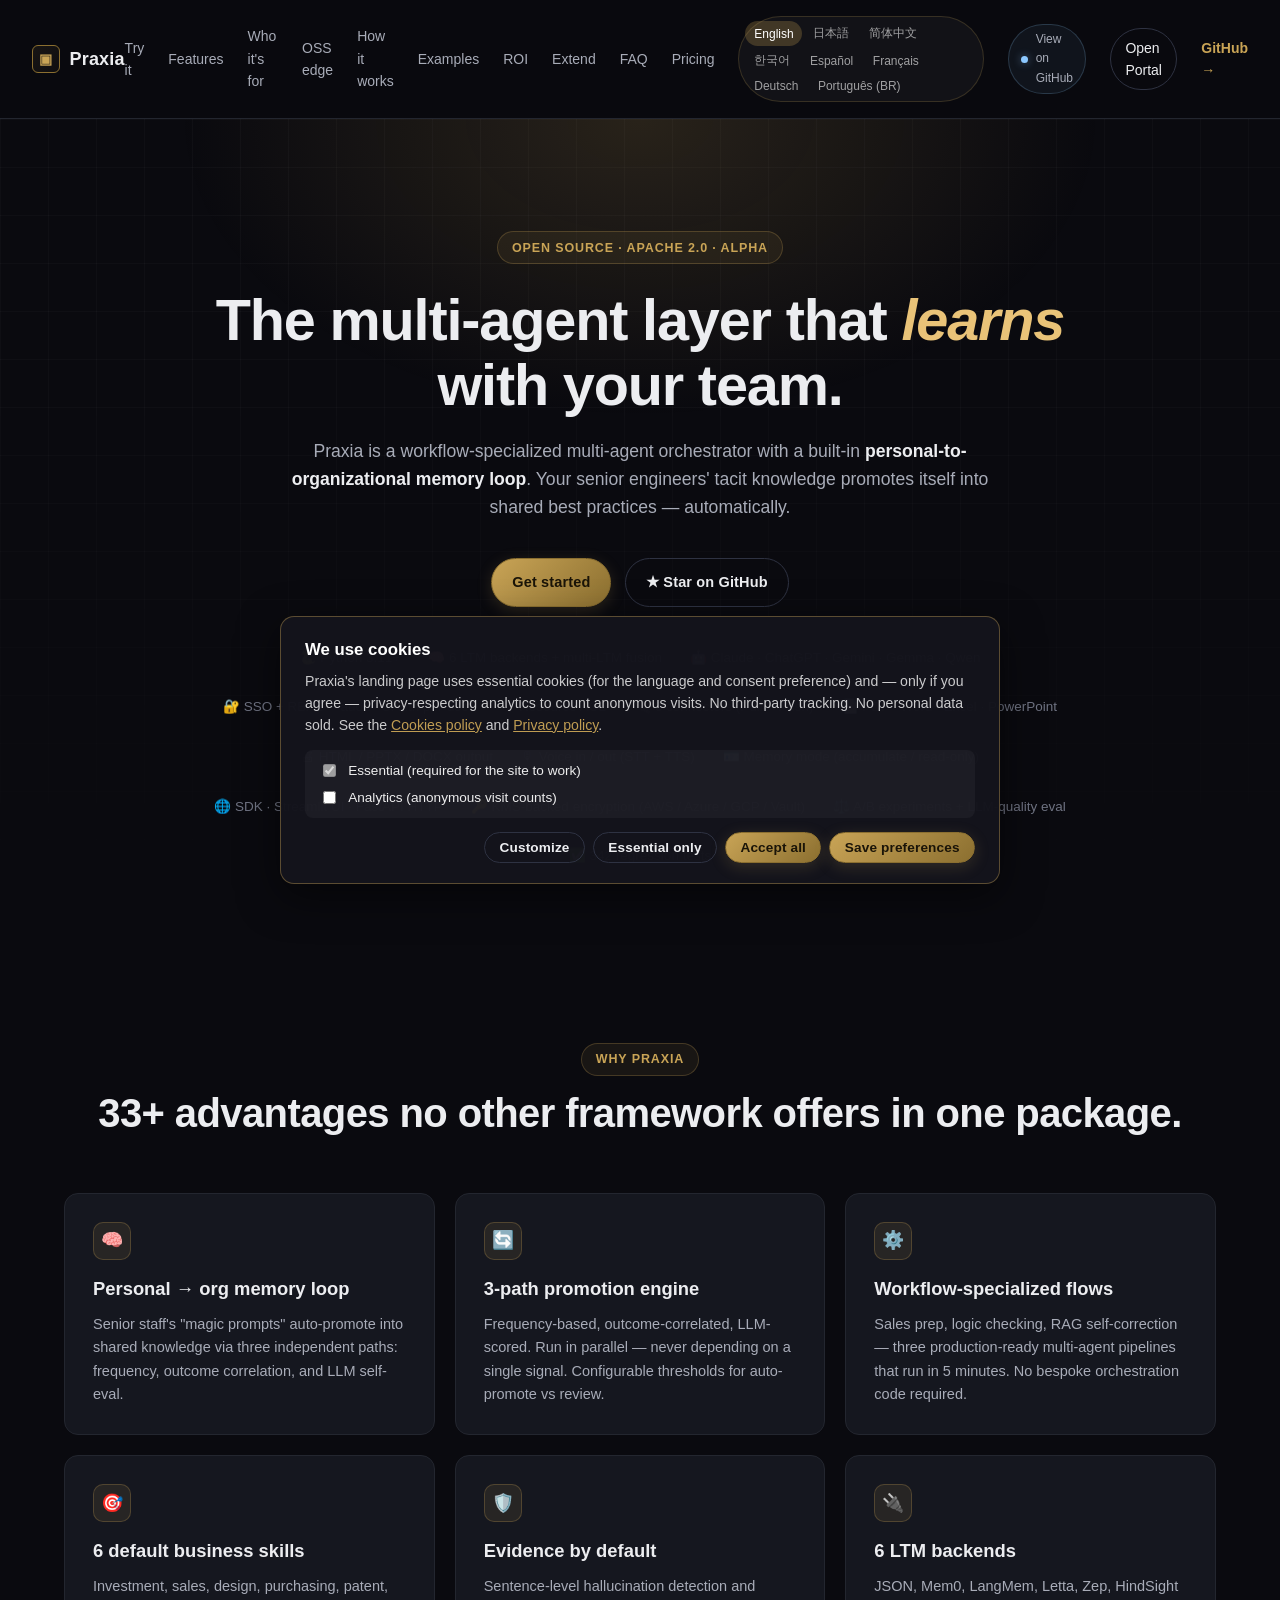
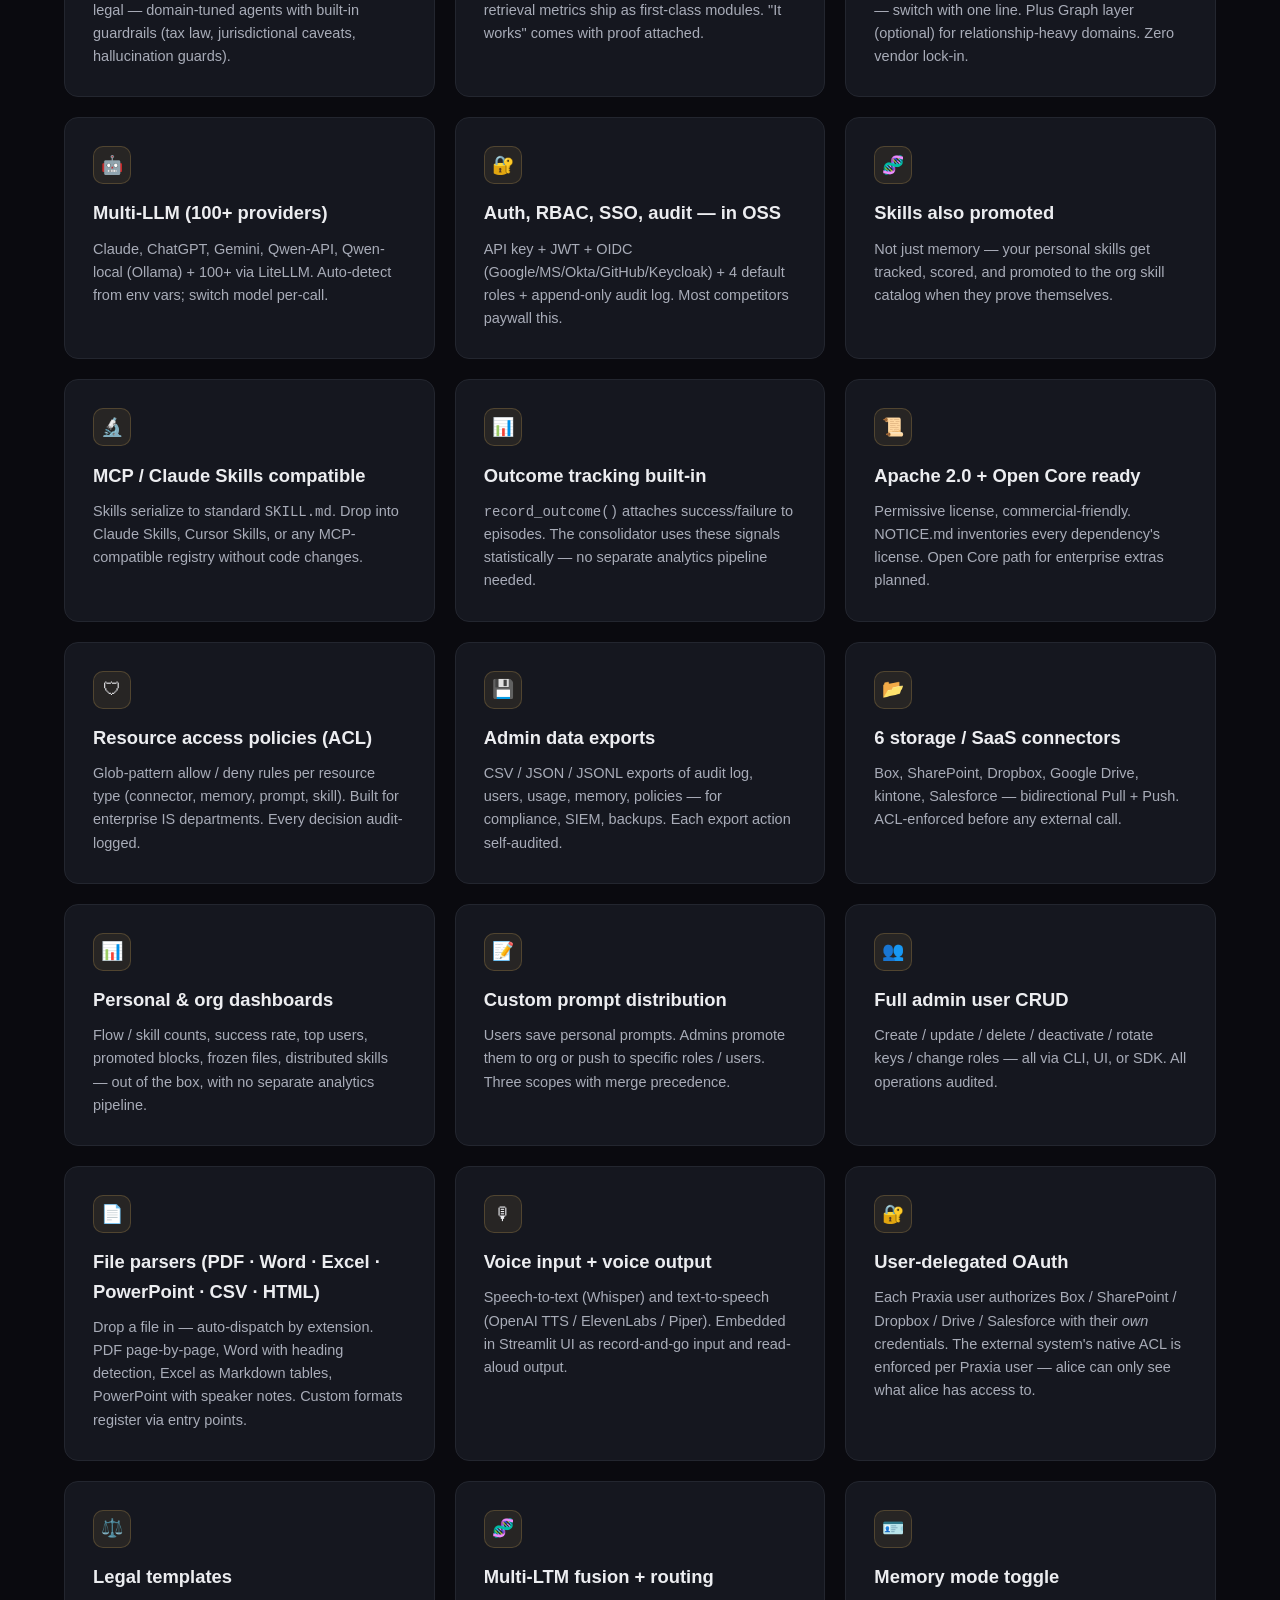
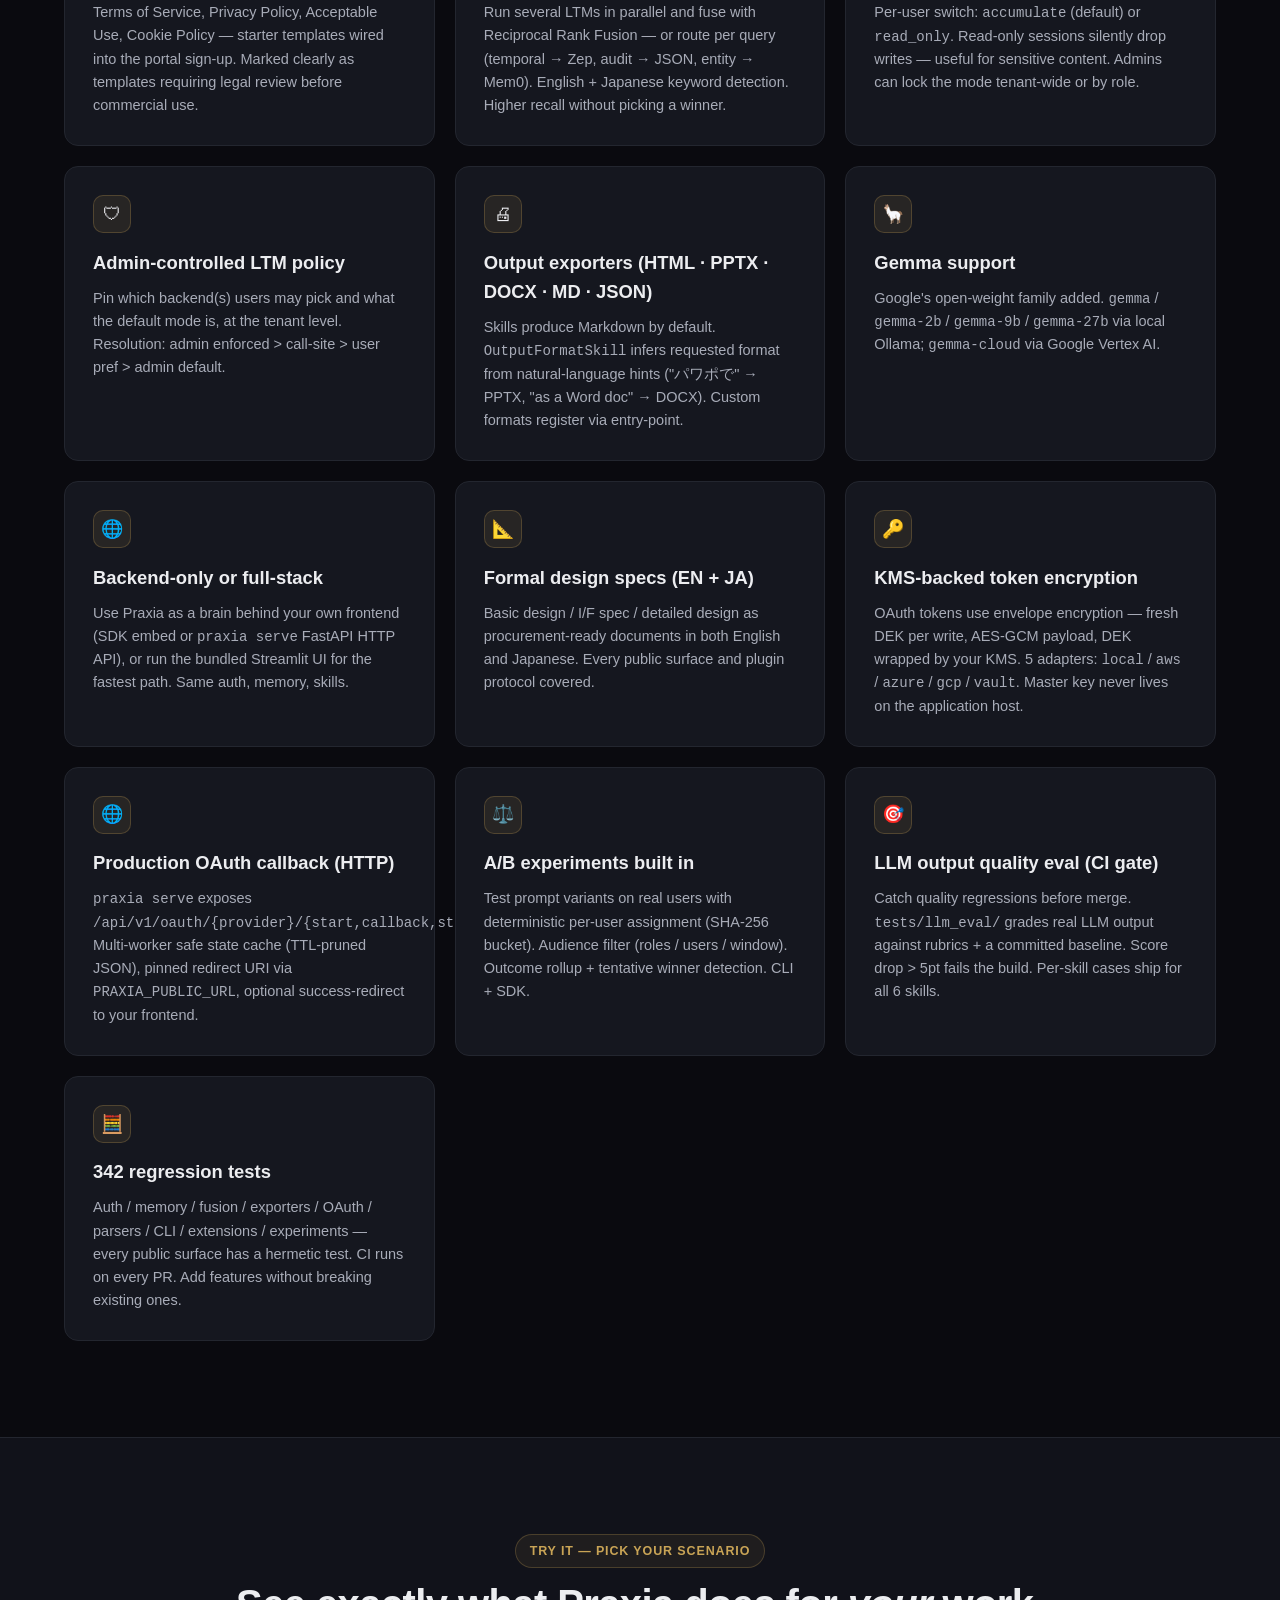
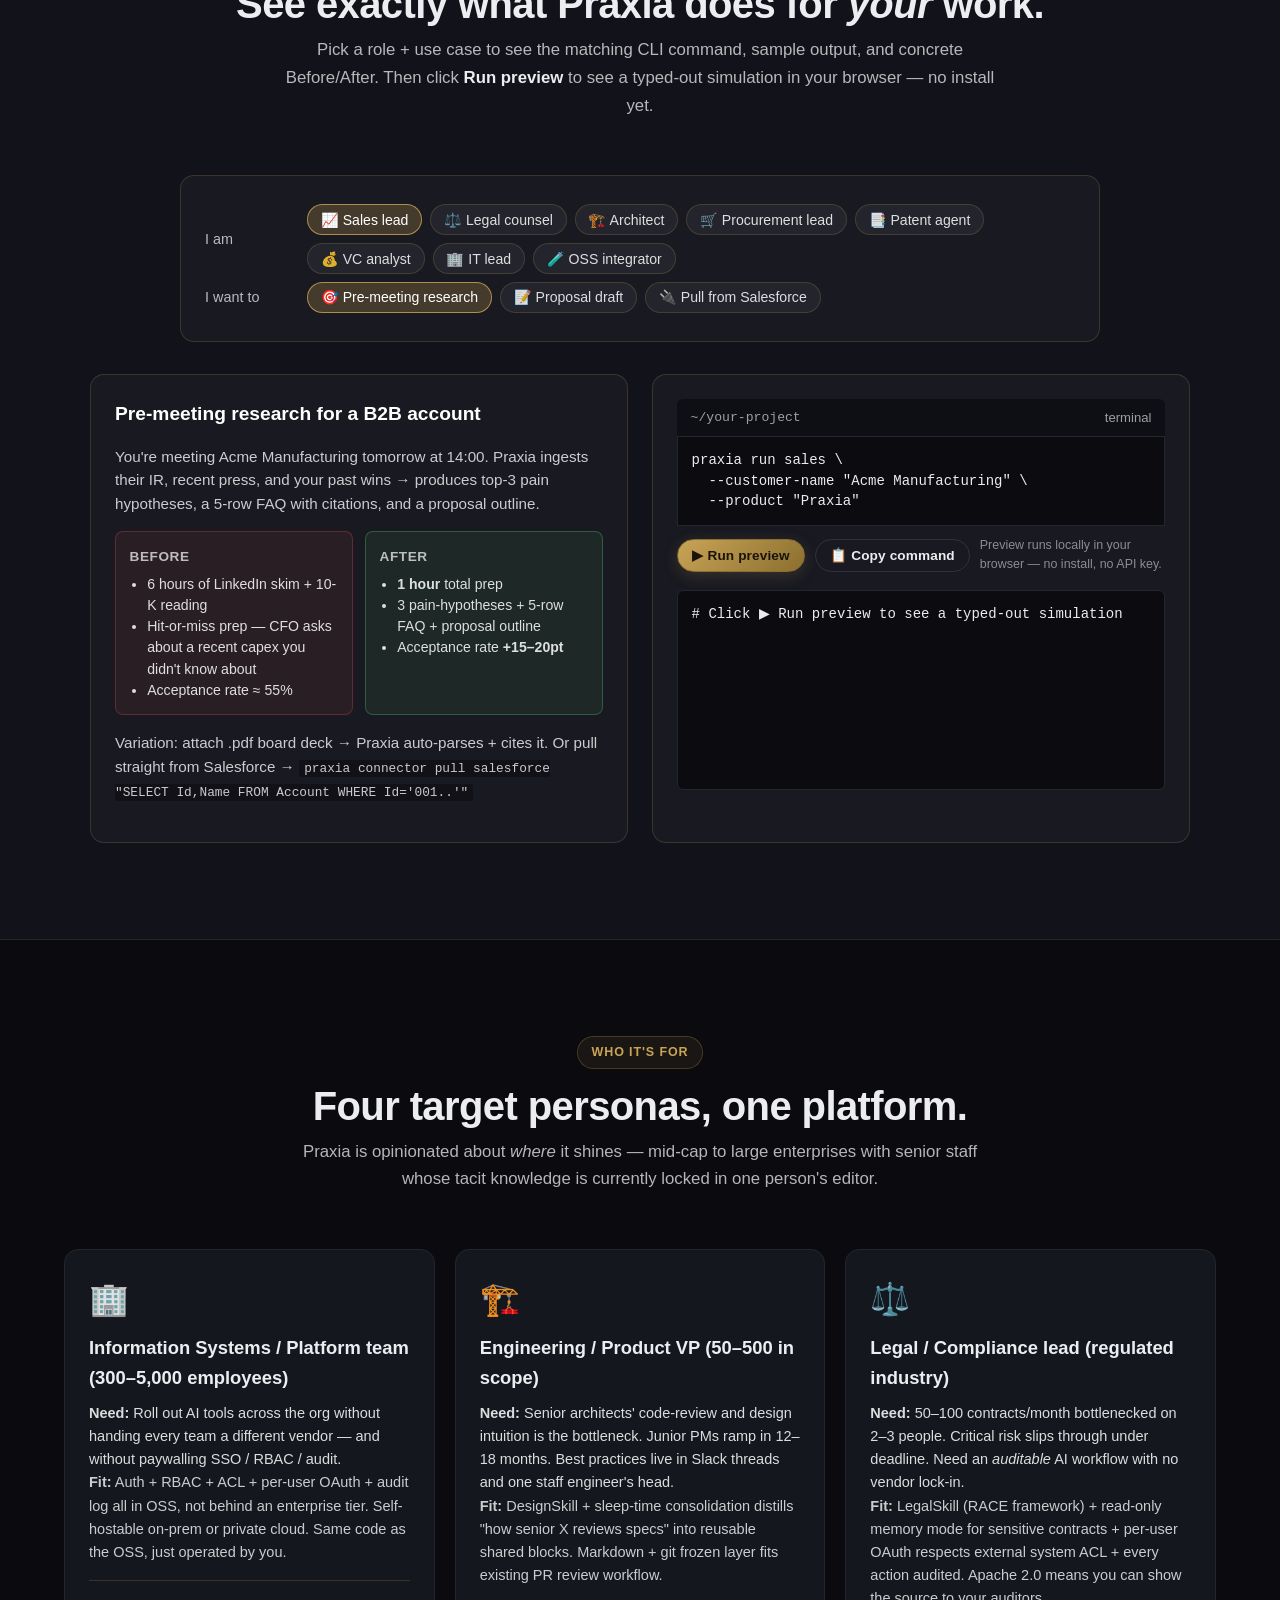
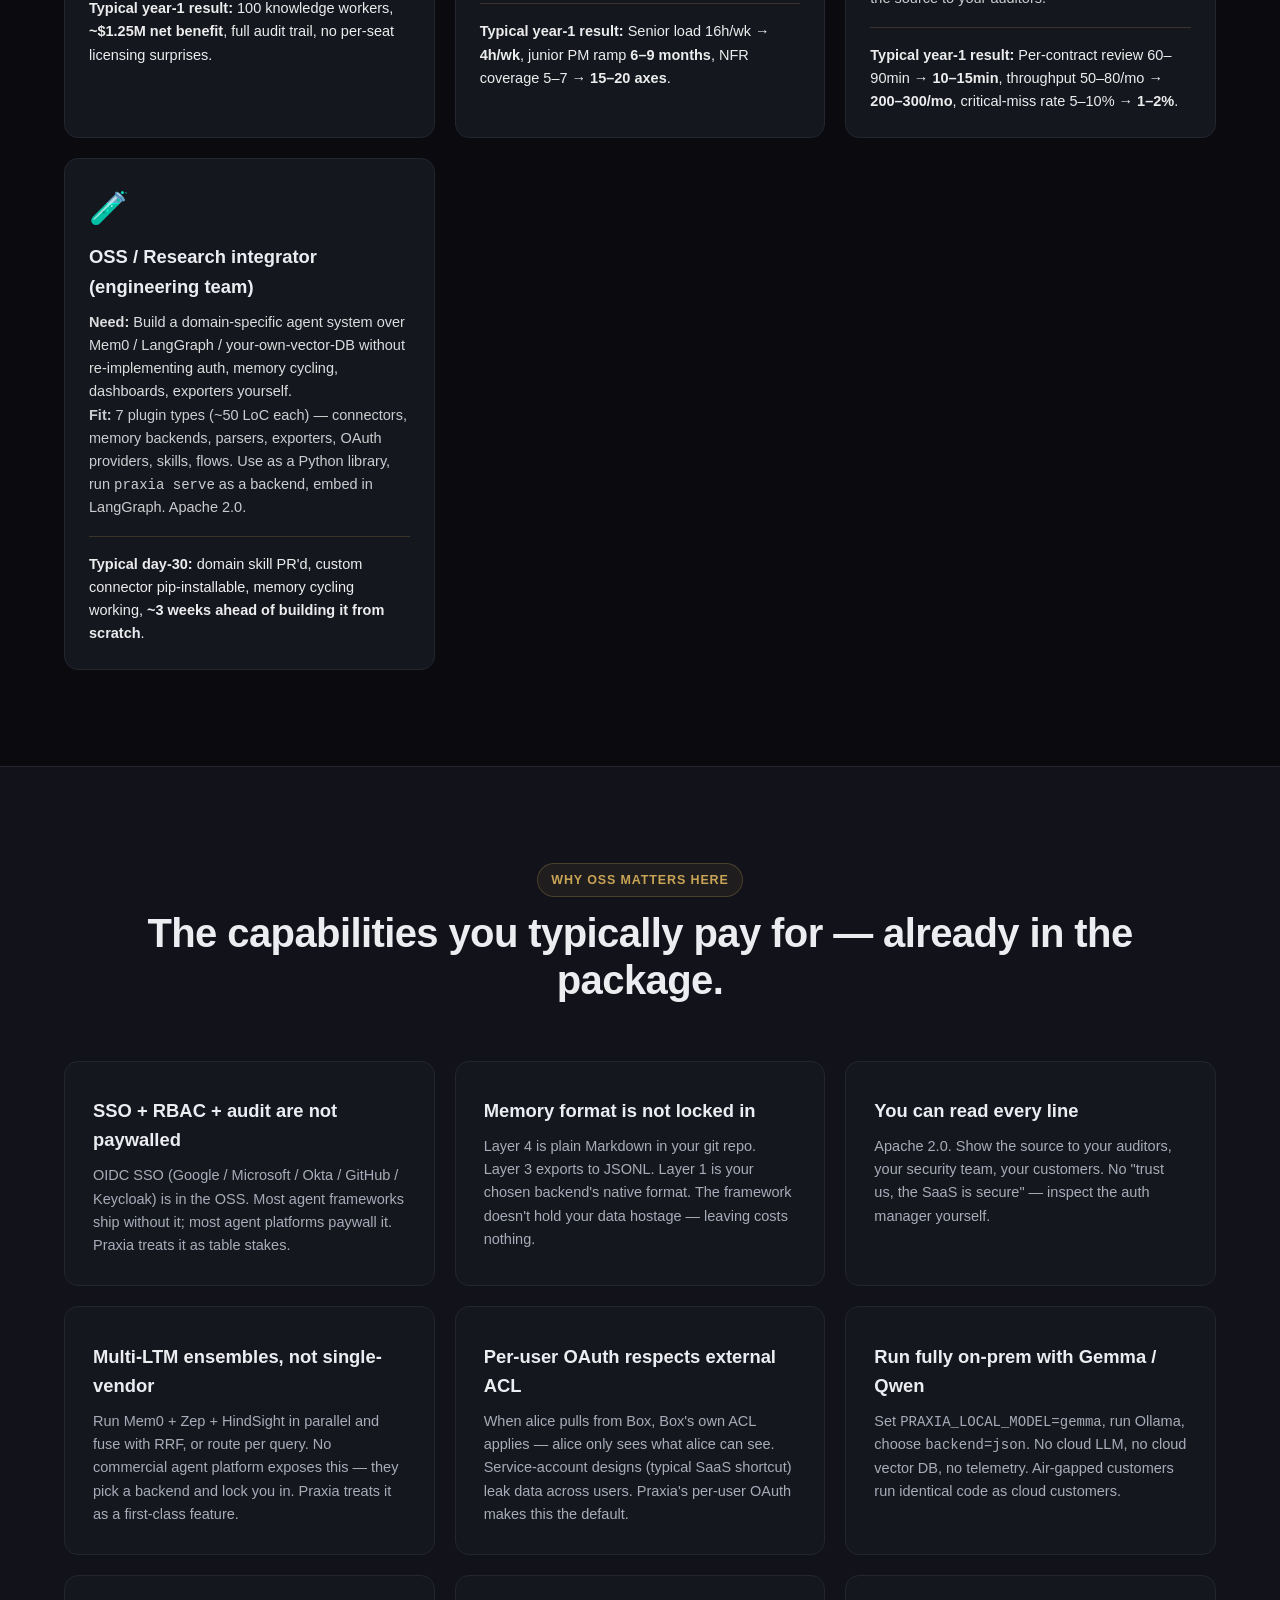
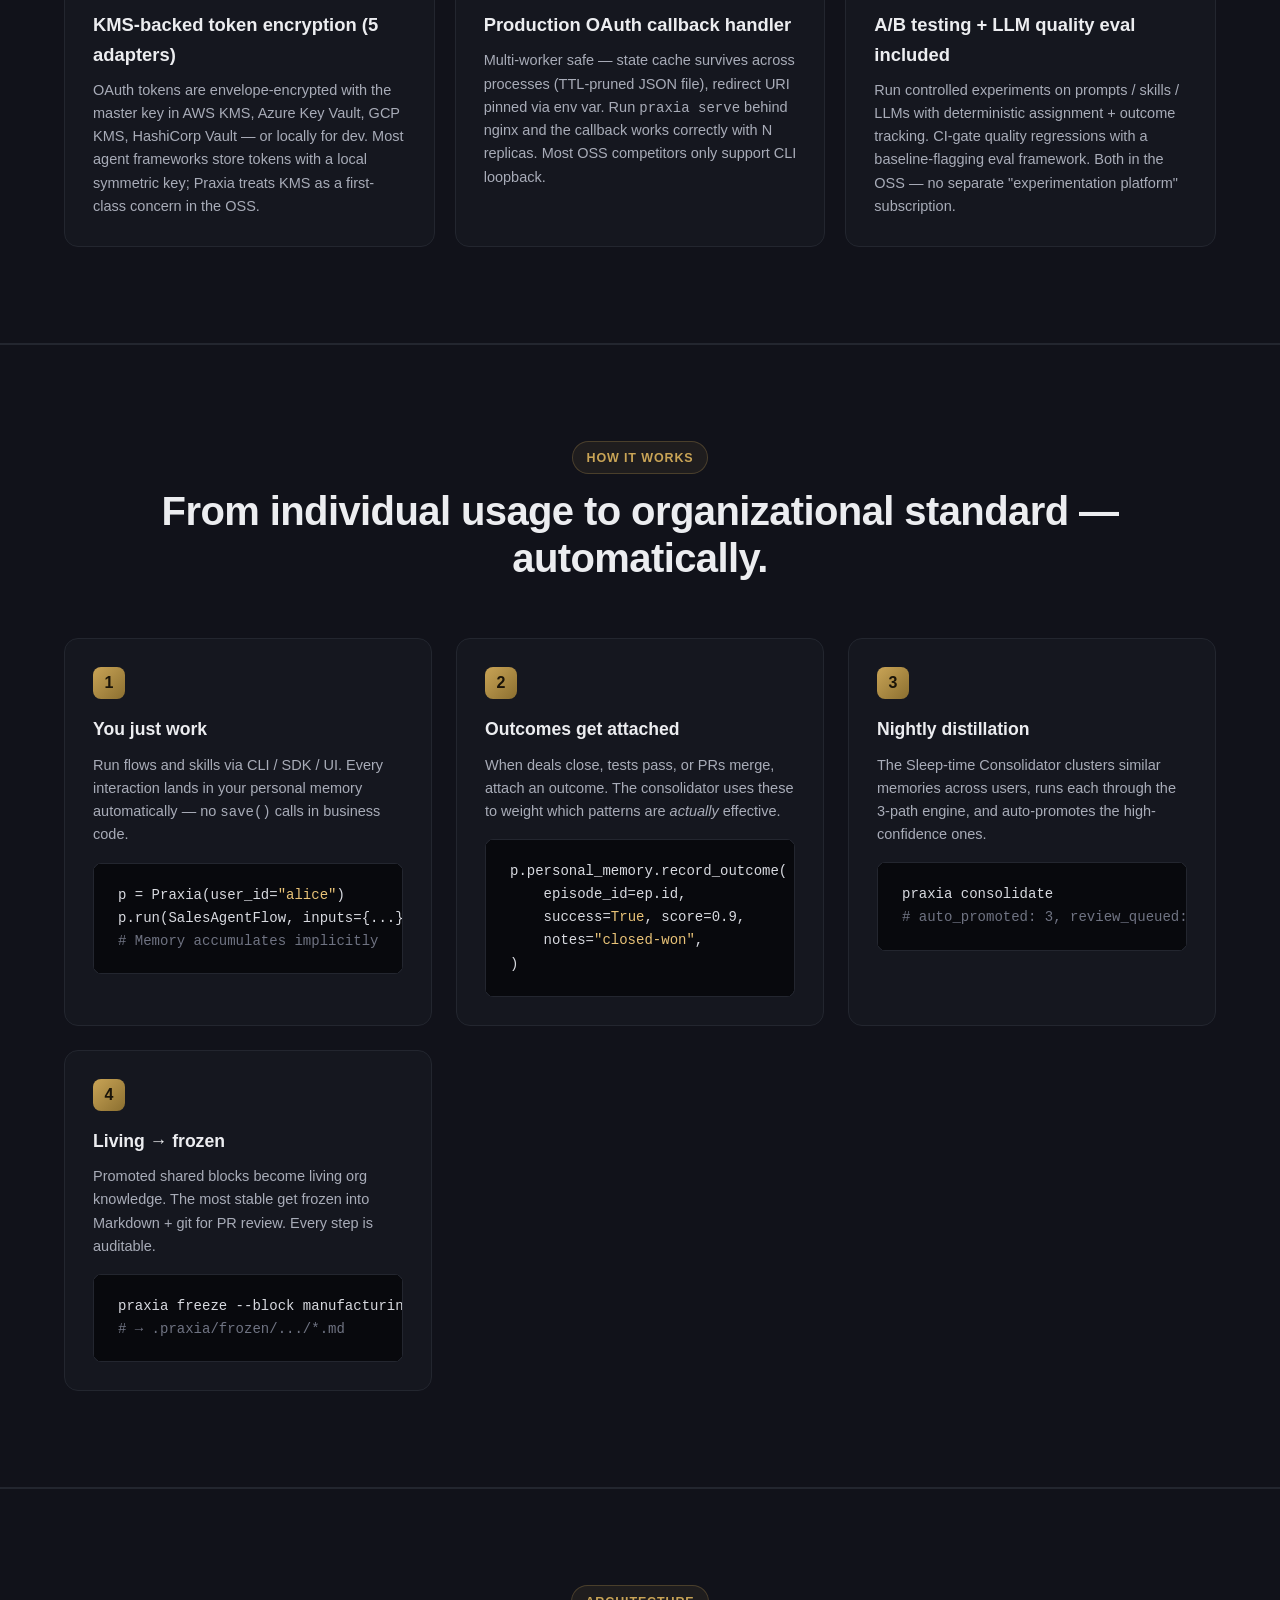
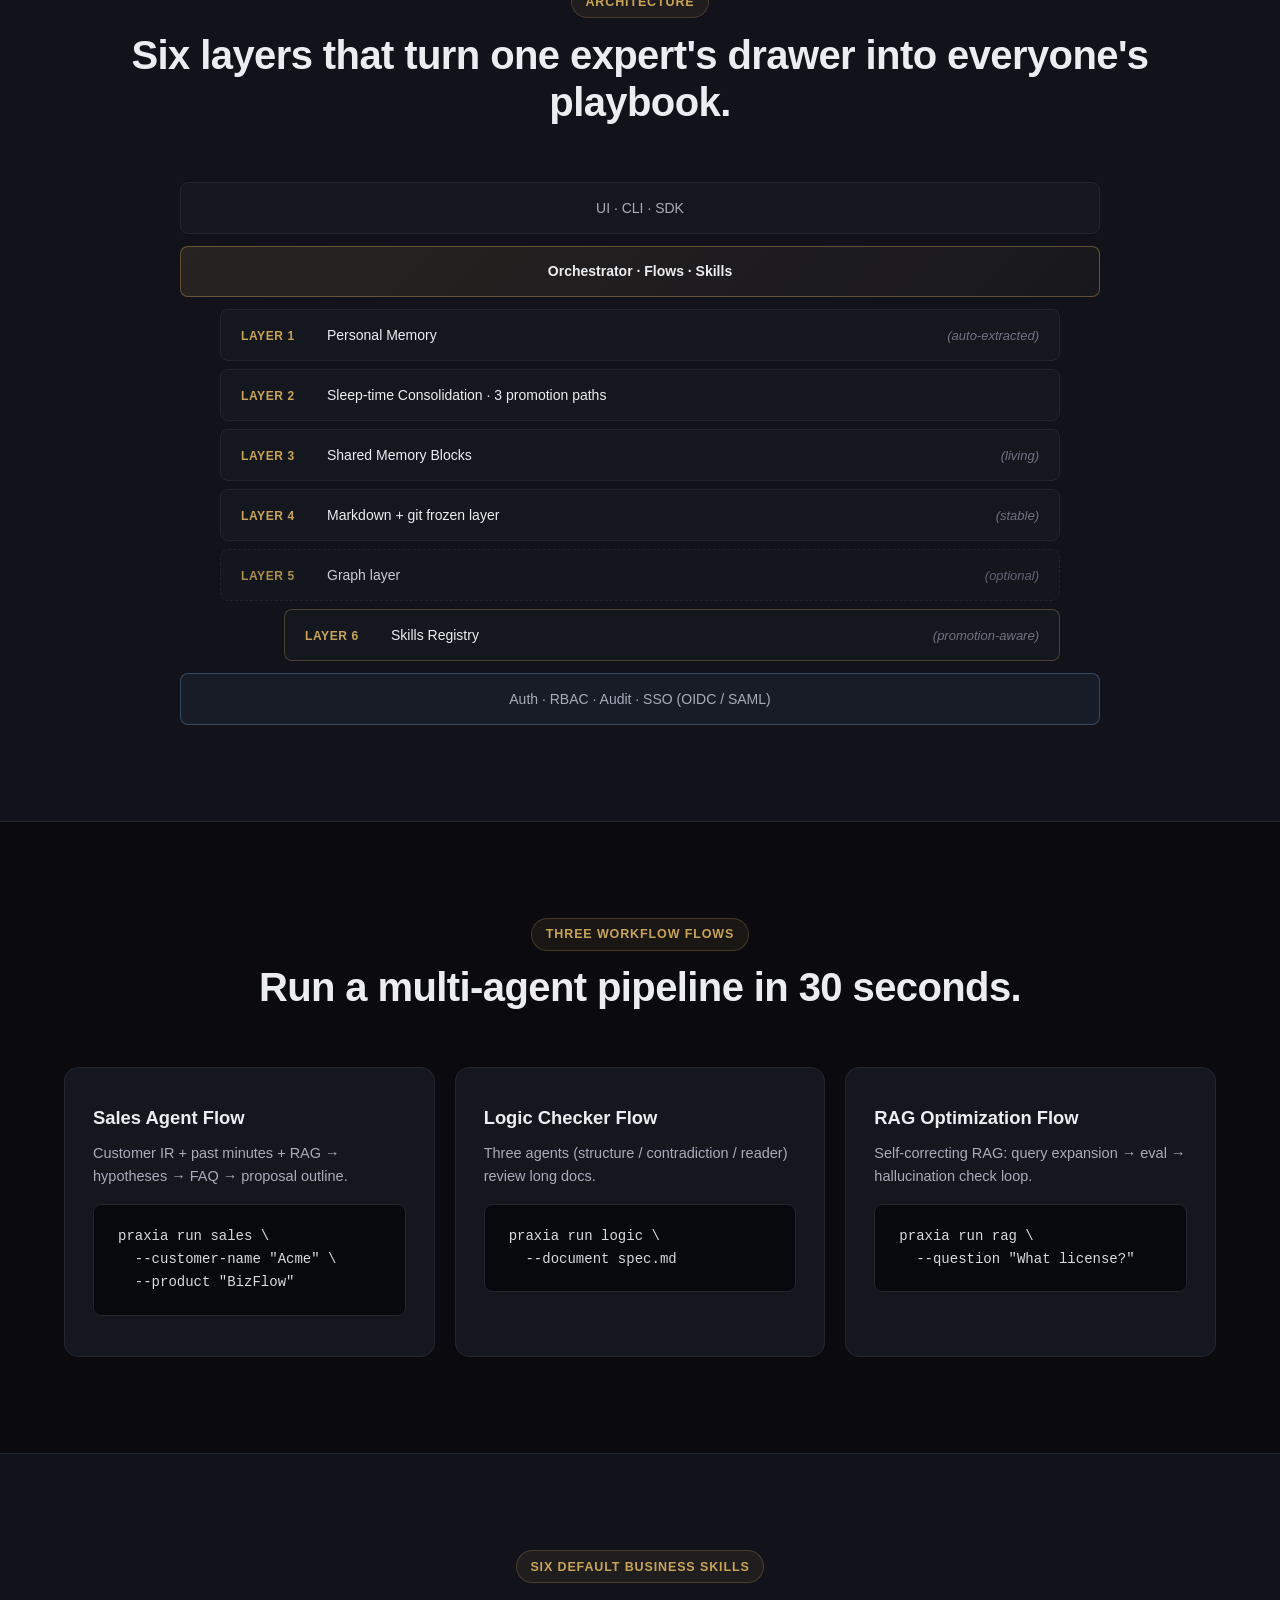
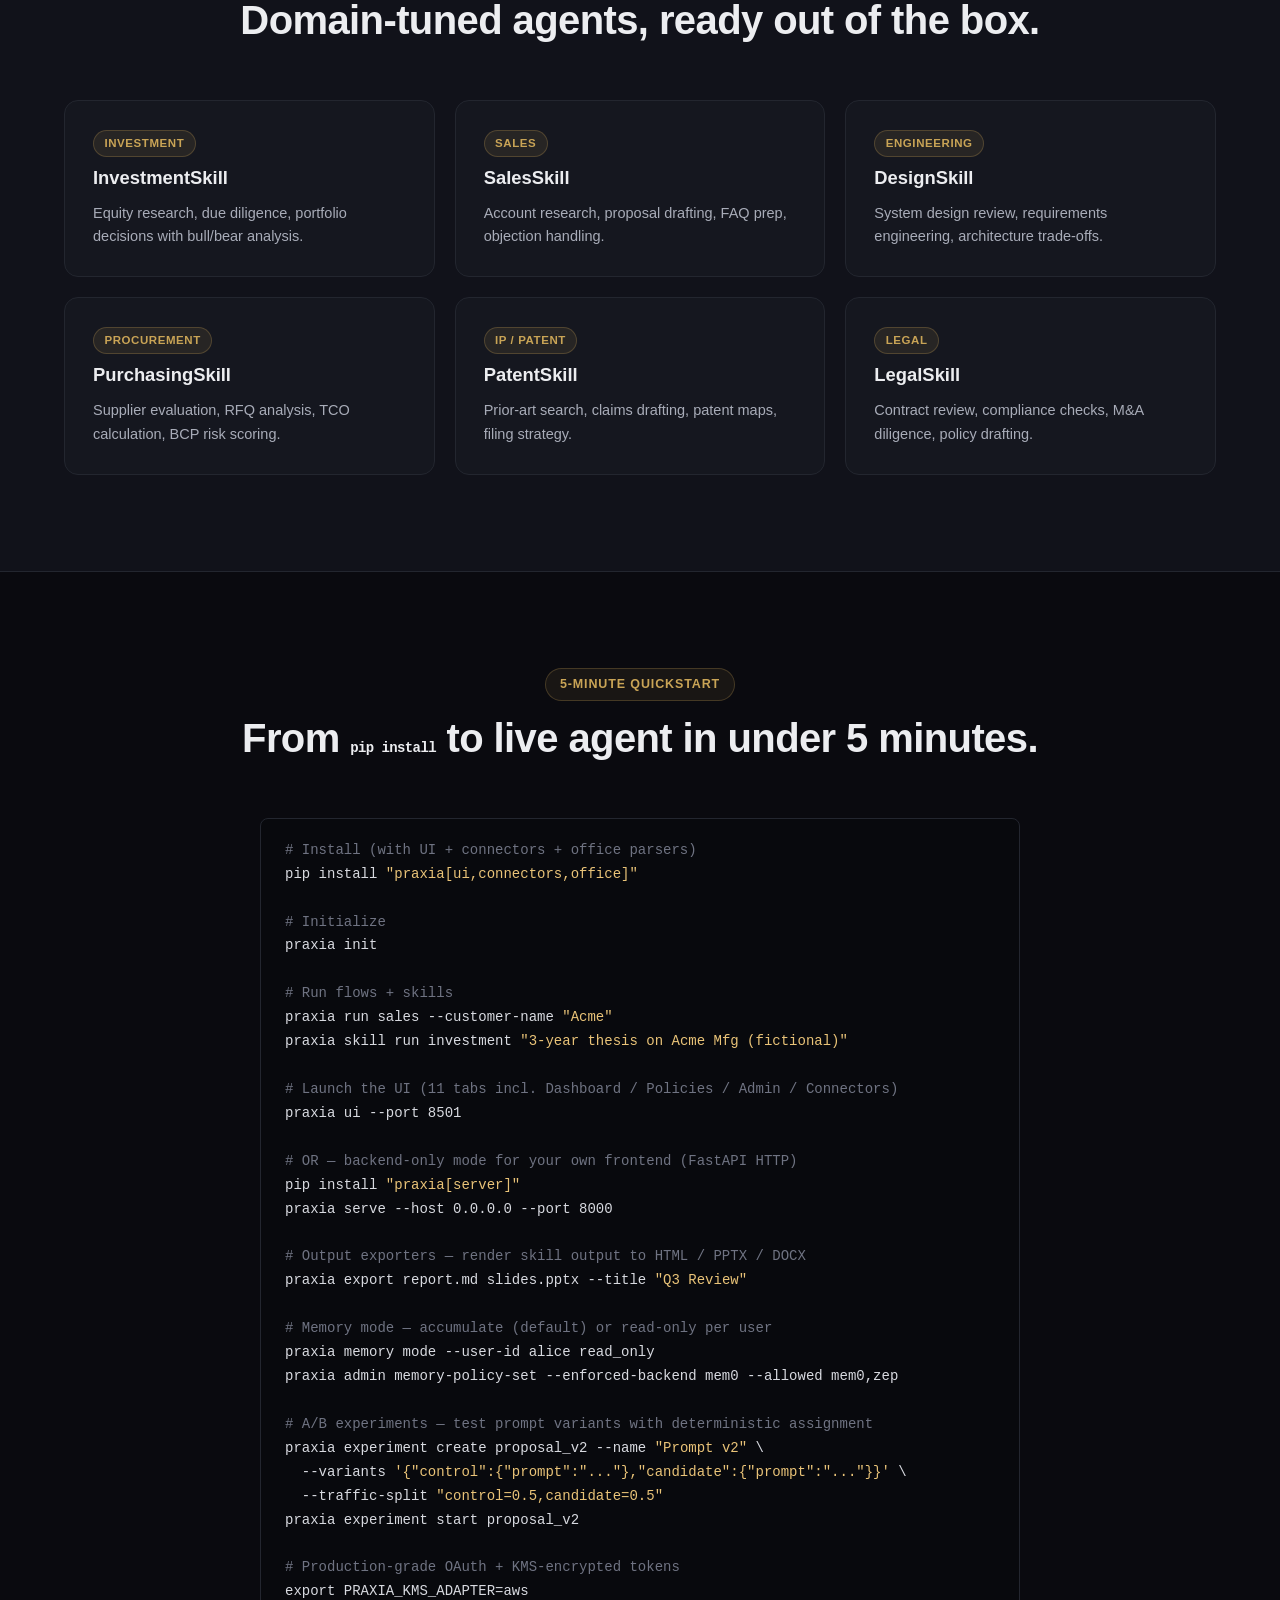
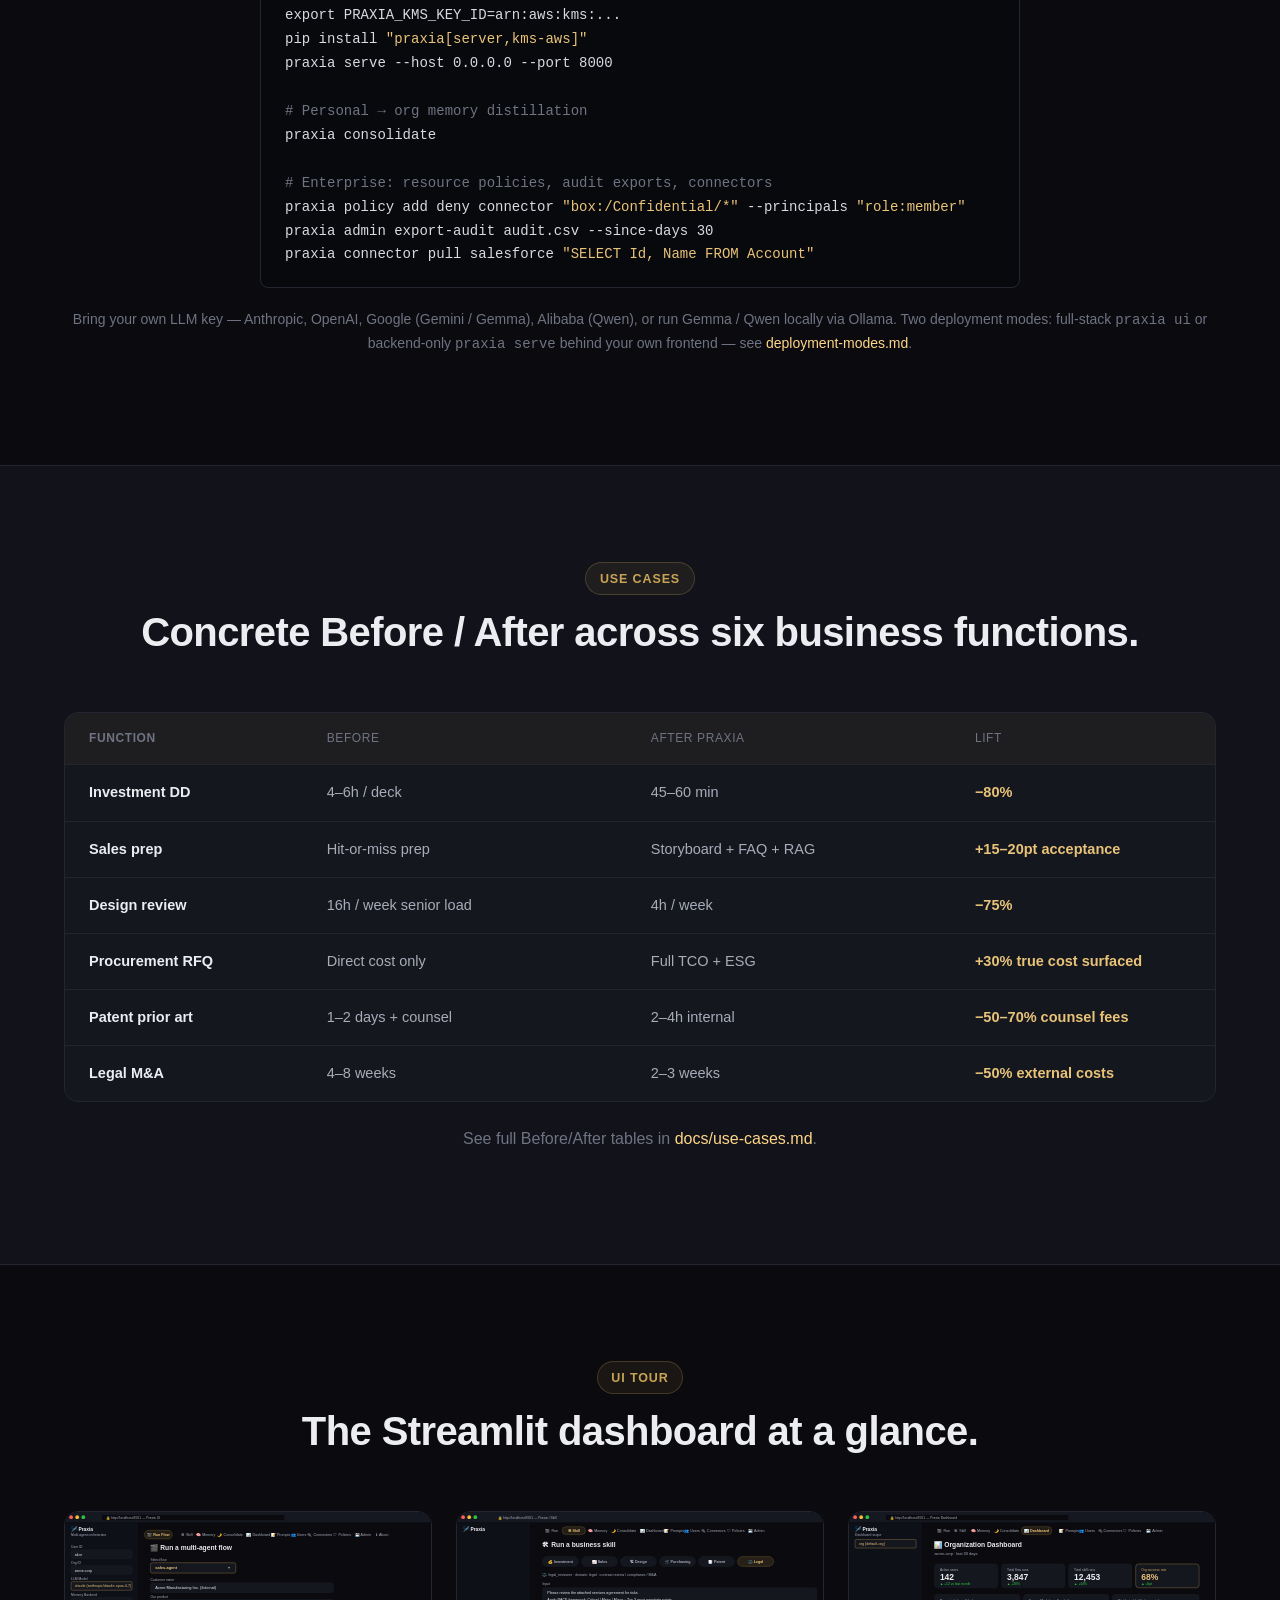
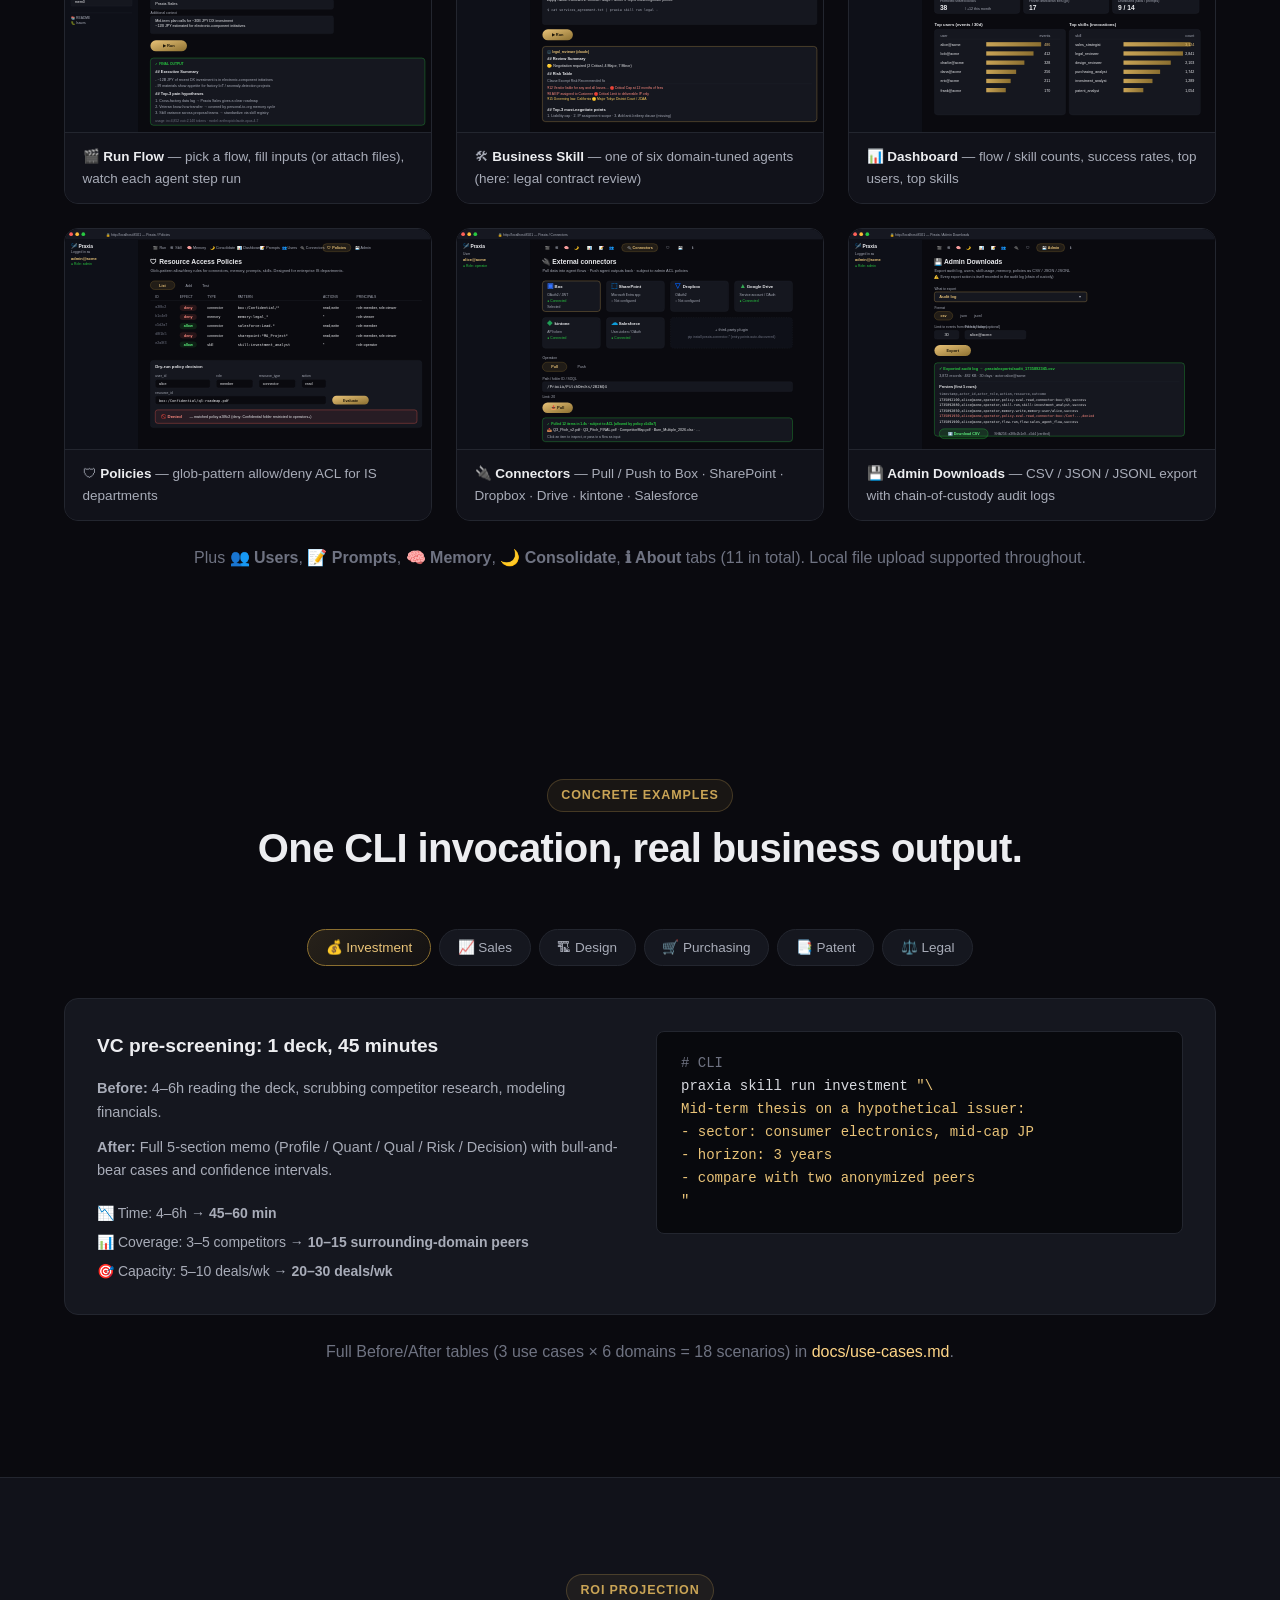
==== commit 2def2698: "legal+consent: GDPR/cookie consent banner, trademark policy, DCO sign-off Cookie consent (docs/landi" ====
--- a/docs/landing/index.html
+++ b/docs/landing/index.html
@@ -1345,6 +1345,7 @@
   </footer>
 
   <script src="i18n.js"></script>
+  <script src="consent.js"></script>
   <script>
     // Tab switching for #examples section
     document.querySelectorAll('.tab-btn').forEach(btn => {
--- a/docs/landing/styles.css
+++ b/docs/landing/styles.css
@@ -396,6 +396,77 @@
   margin-bottom: 0.5rem;
 }
 
+/* --- Cookie consent banner -------------------------------------- */
+.consent-banner {
+  position: fixed;
+  inset: auto 1rem 1rem 1rem;
+  z-index: 9999;
+  display: flex;
+  justify-content: center;
+  pointer-events: none;
+}
+.consent-card {
+  pointer-events: auto;
+  max-width: 720px;
+  width: 100%;
+  background: rgba(20, 20, 28, 0.98);
+  border: 1px solid rgba(201, 164, 86, 0.4);
+  border-radius: 14px;
+  padding: 1.25rem 1.5rem;
+  color: rgba(255, 255, 255, 0.92);
+  box-shadow: 0 12px 40px rgba(0, 0, 0, 0.5);
+  font-size: 0.92rem;
+  line-height: 1.55;
+}
+.consent-card h3 {
+  margin: 0 0 0.5rem;
+  font-size: 1.05rem;
+  color: #fff;
+}
+.consent-card p {
+  margin: 0 0 0.85rem;
+  color: rgba(255, 255, 255, 0.78);
+  font-size: 0.88rem;
+}
+.consent-card a {
+  color: rgba(201, 164, 86, 0.95);
+  text-decoration: underline;
+}
+.consent-categories {
+  display: flex;
+  flex-direction: column;
+  gap: 0.4rem;
+  margin: 0.5rem 0 0.85rem;
+  padding: 0.6rem 0.85rem;
+  background: rgba(255, 255, 255, 0.04);
+  border-radius: 8px;
+  font-size: 0.85rem;
+}
+.consent-row {
+  display: flex;
+  align-items: center;
+  gap: 0.6rem;
+}
+.consent-actions {
+  display: flex;
+  flex-wrap: wrap;
+  gap: 0.5rem;
+  justify-content: flex-end;
+}
+.consent-manage-link {
+  margin-left: 1rem;
+  color: rgba(255, 255, 255, 0.55) !important;
+  font-size: 0.85rem;
+  text-decoration: none;
+}
+.consent-manage-link:hover { color: rgba(255, 255, 255, 0.85) !important; }
+@media (max-width: 640px) {
+  .consent-banner { inset: auto 0.5rem 0.5rem 0.5rem; }
+  .consent-card { padding: 1rem; }
+  .consent-actions { justify-content: stretch; }
+  .consent-actions .btn { flex: 1 1 auto; }
+}
+
 /* --- i18n: language switcher + translation notice ----------------- */
 .lang-switcher {
   display: flex;
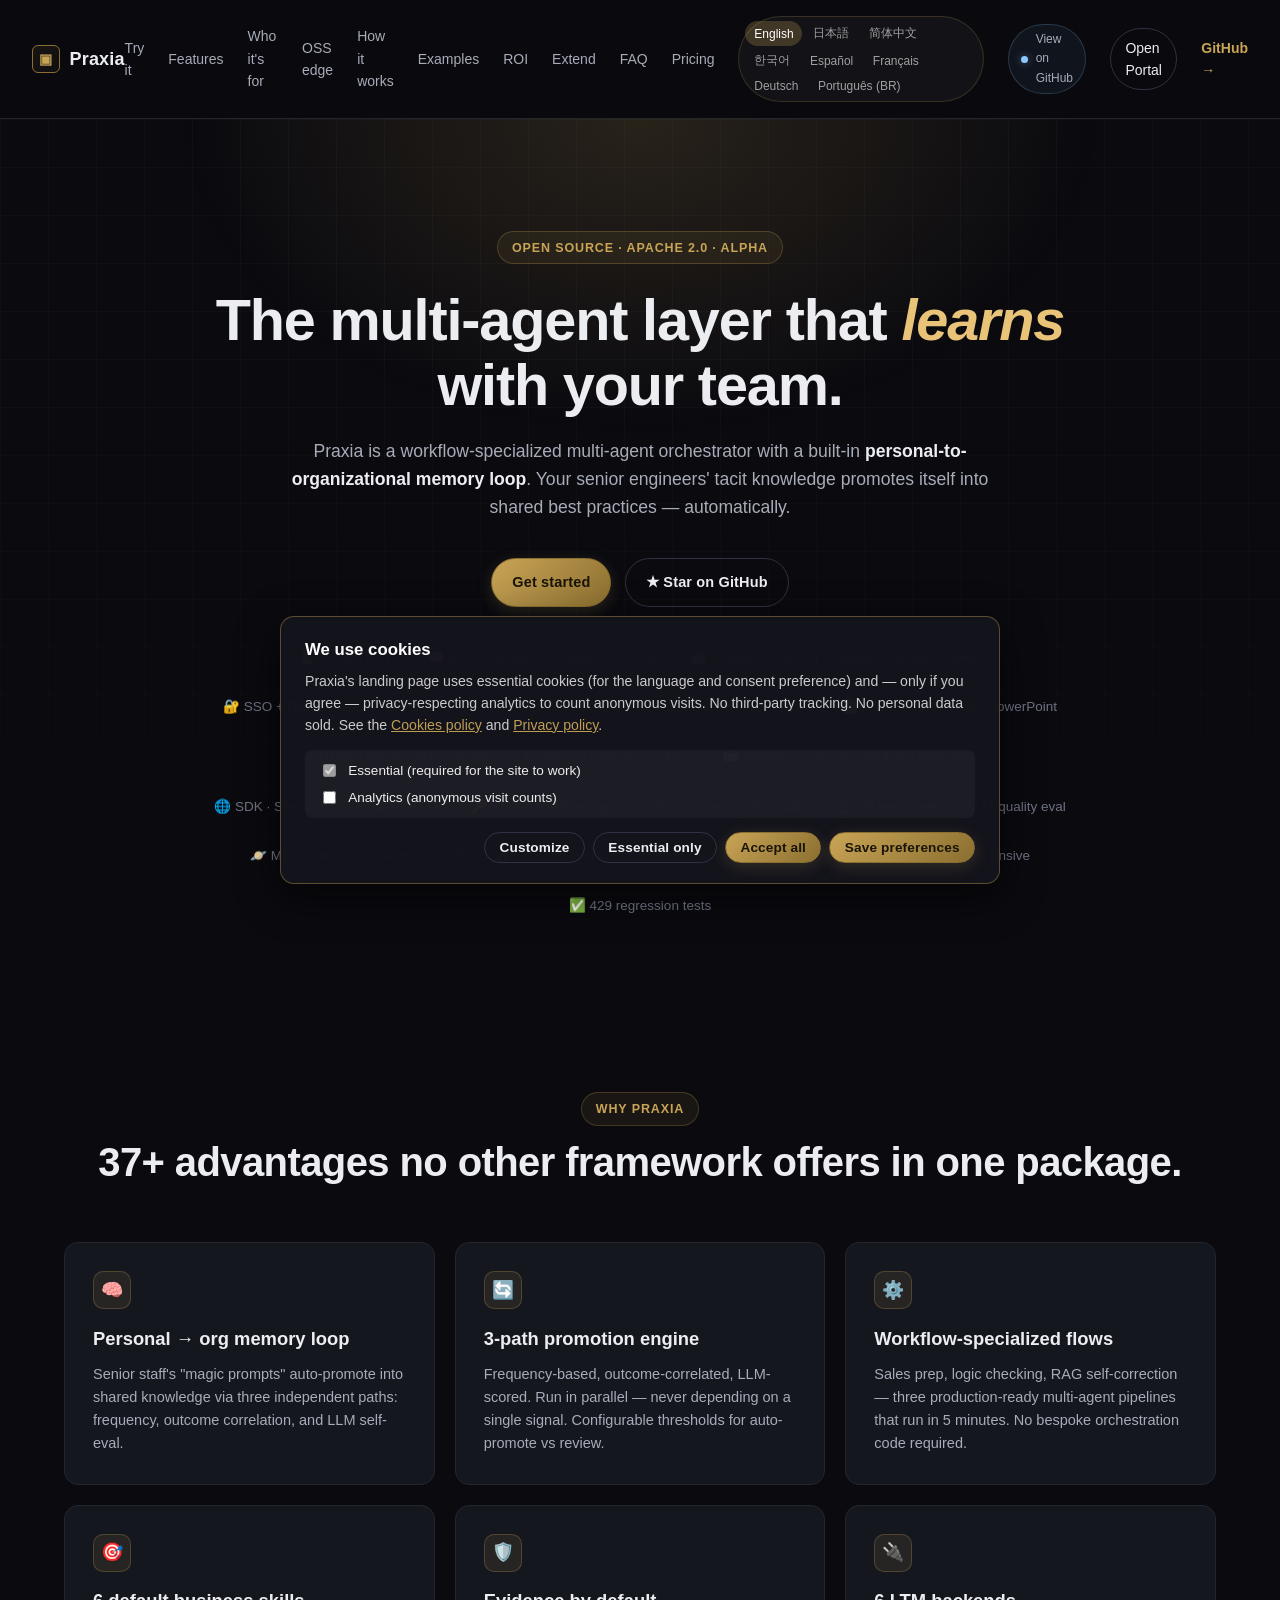
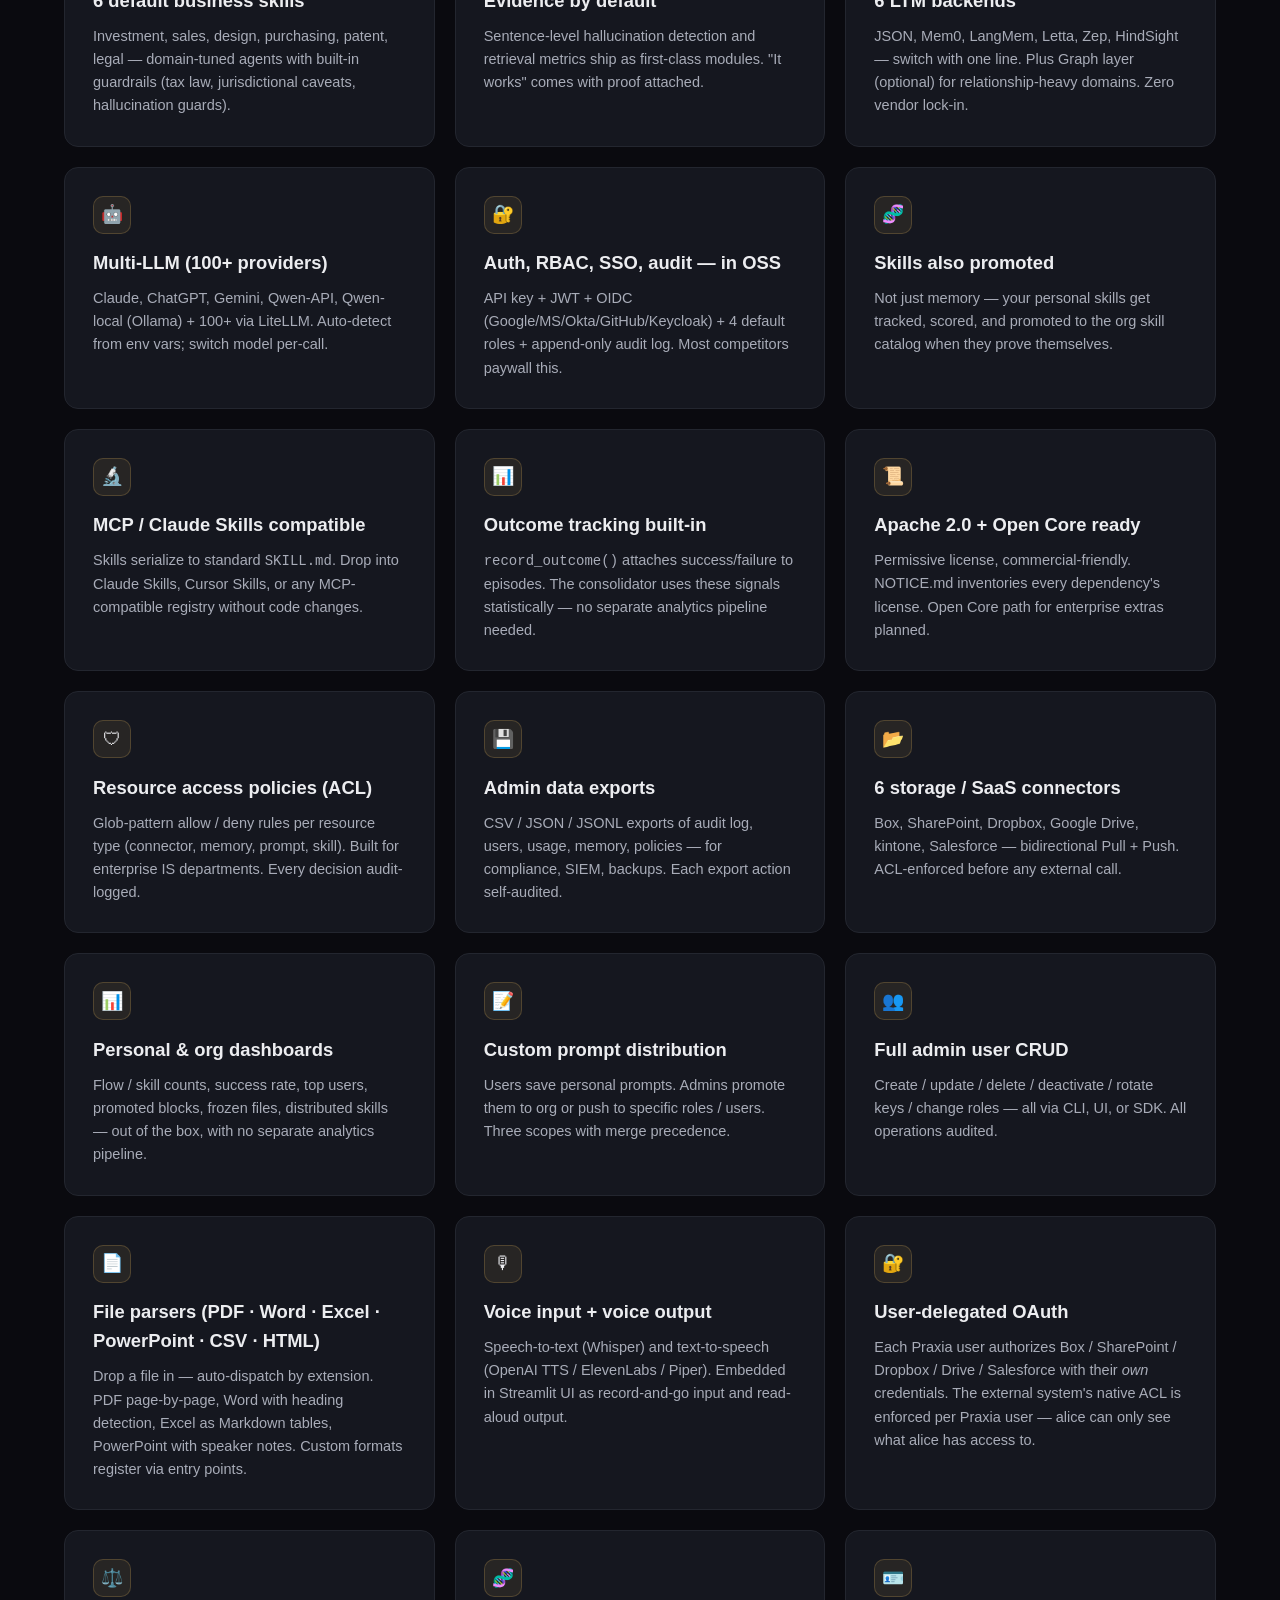
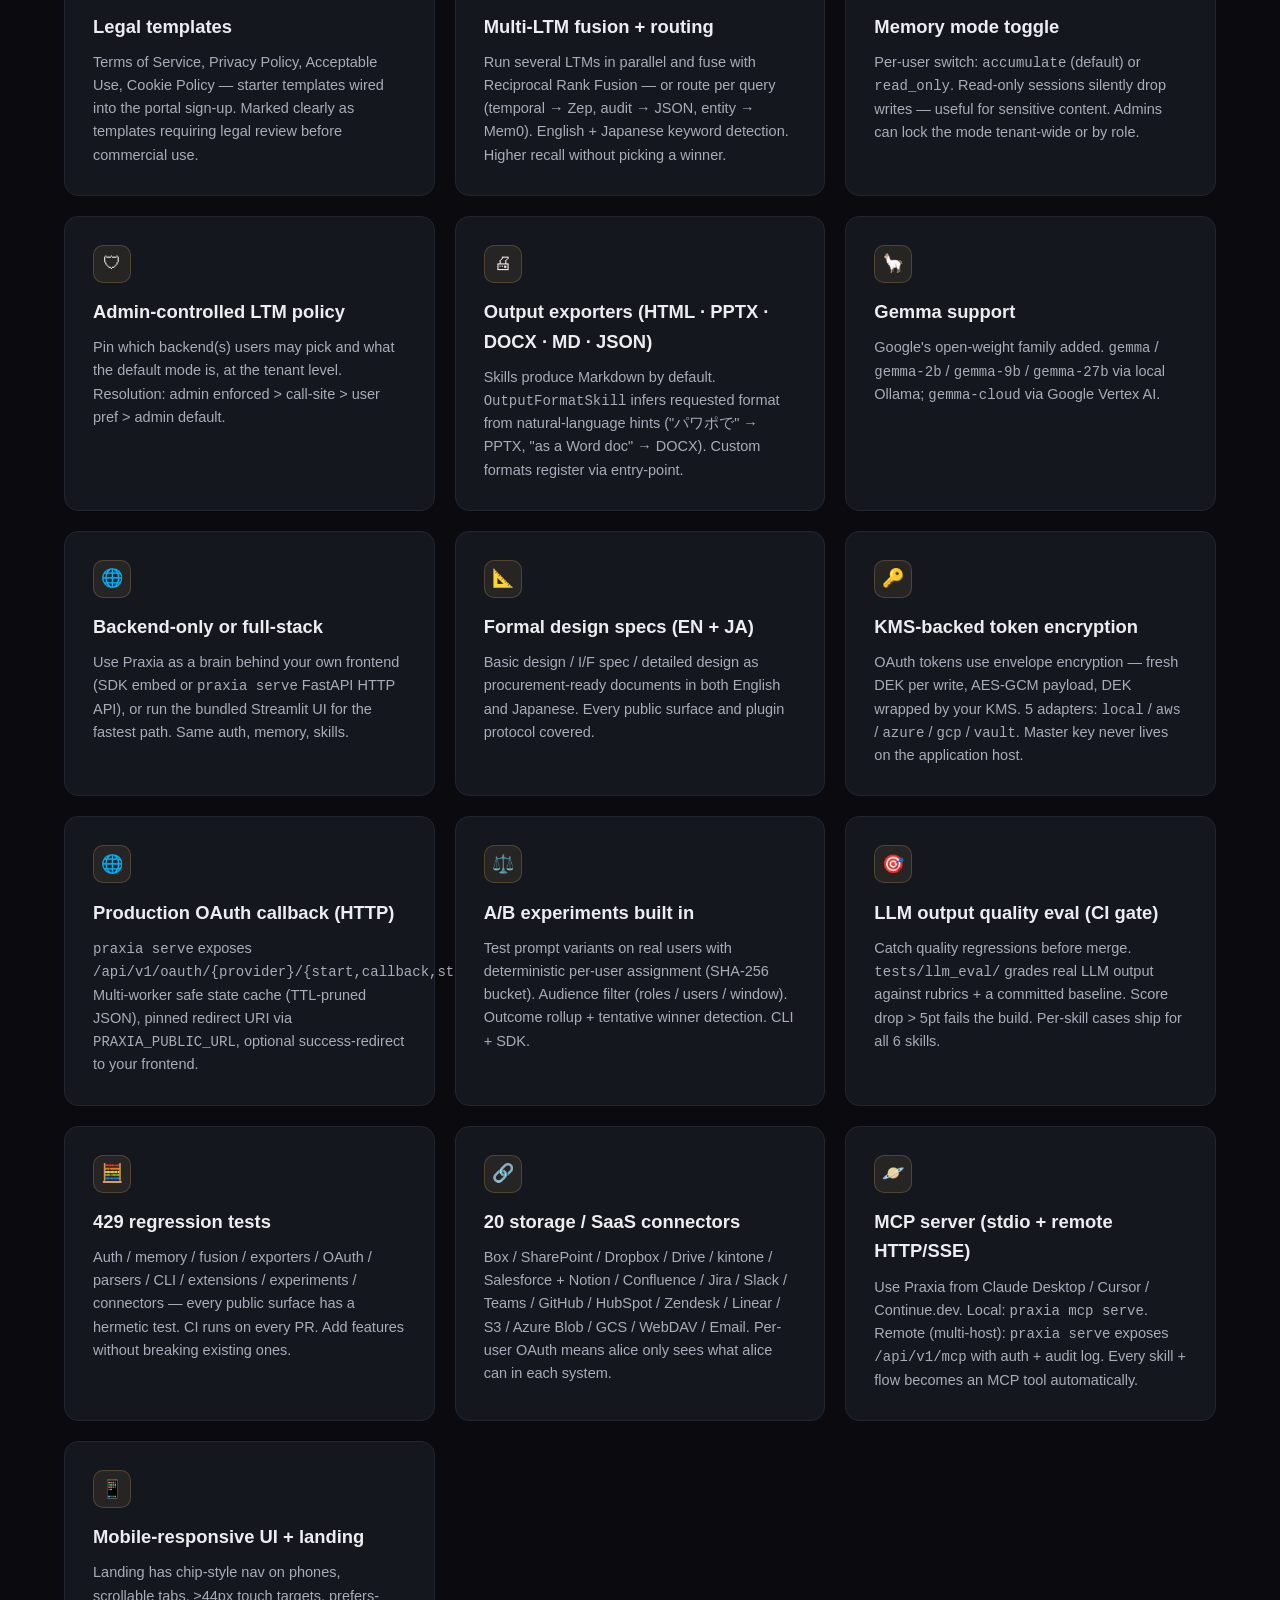
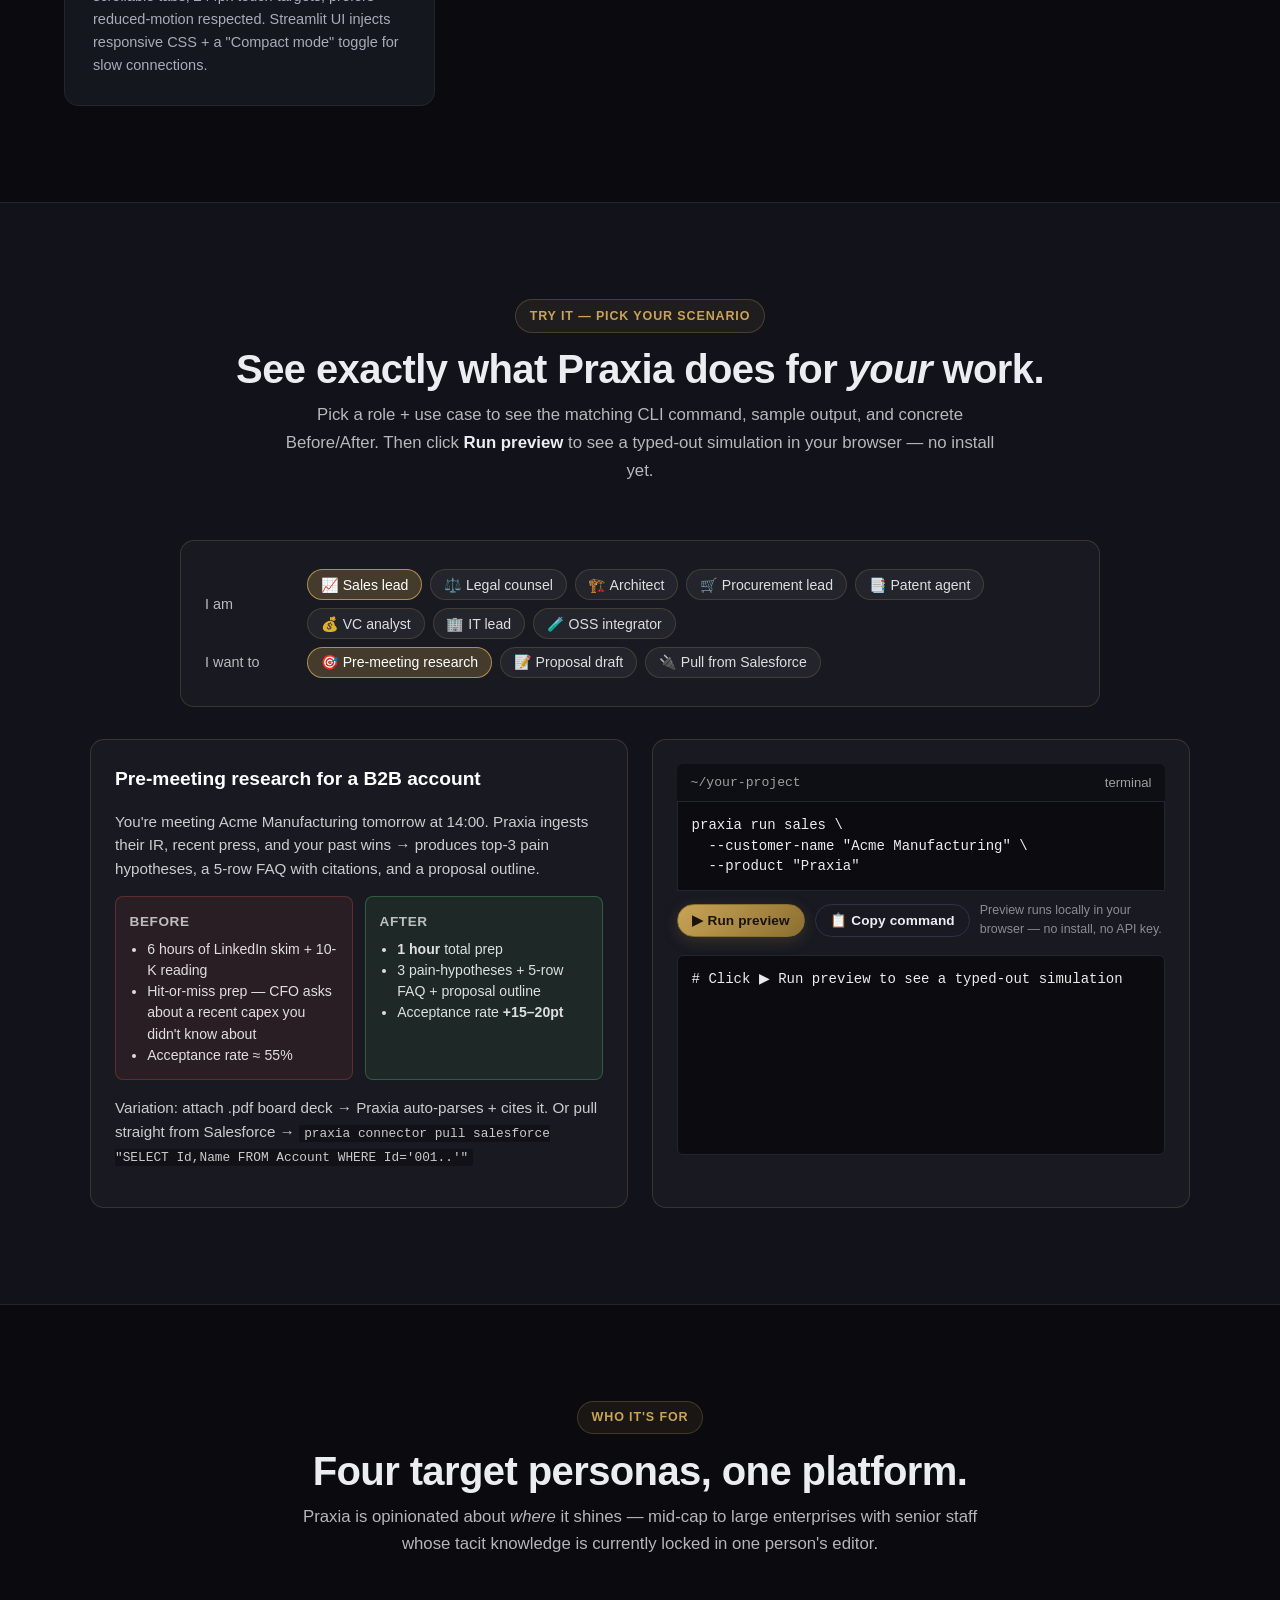
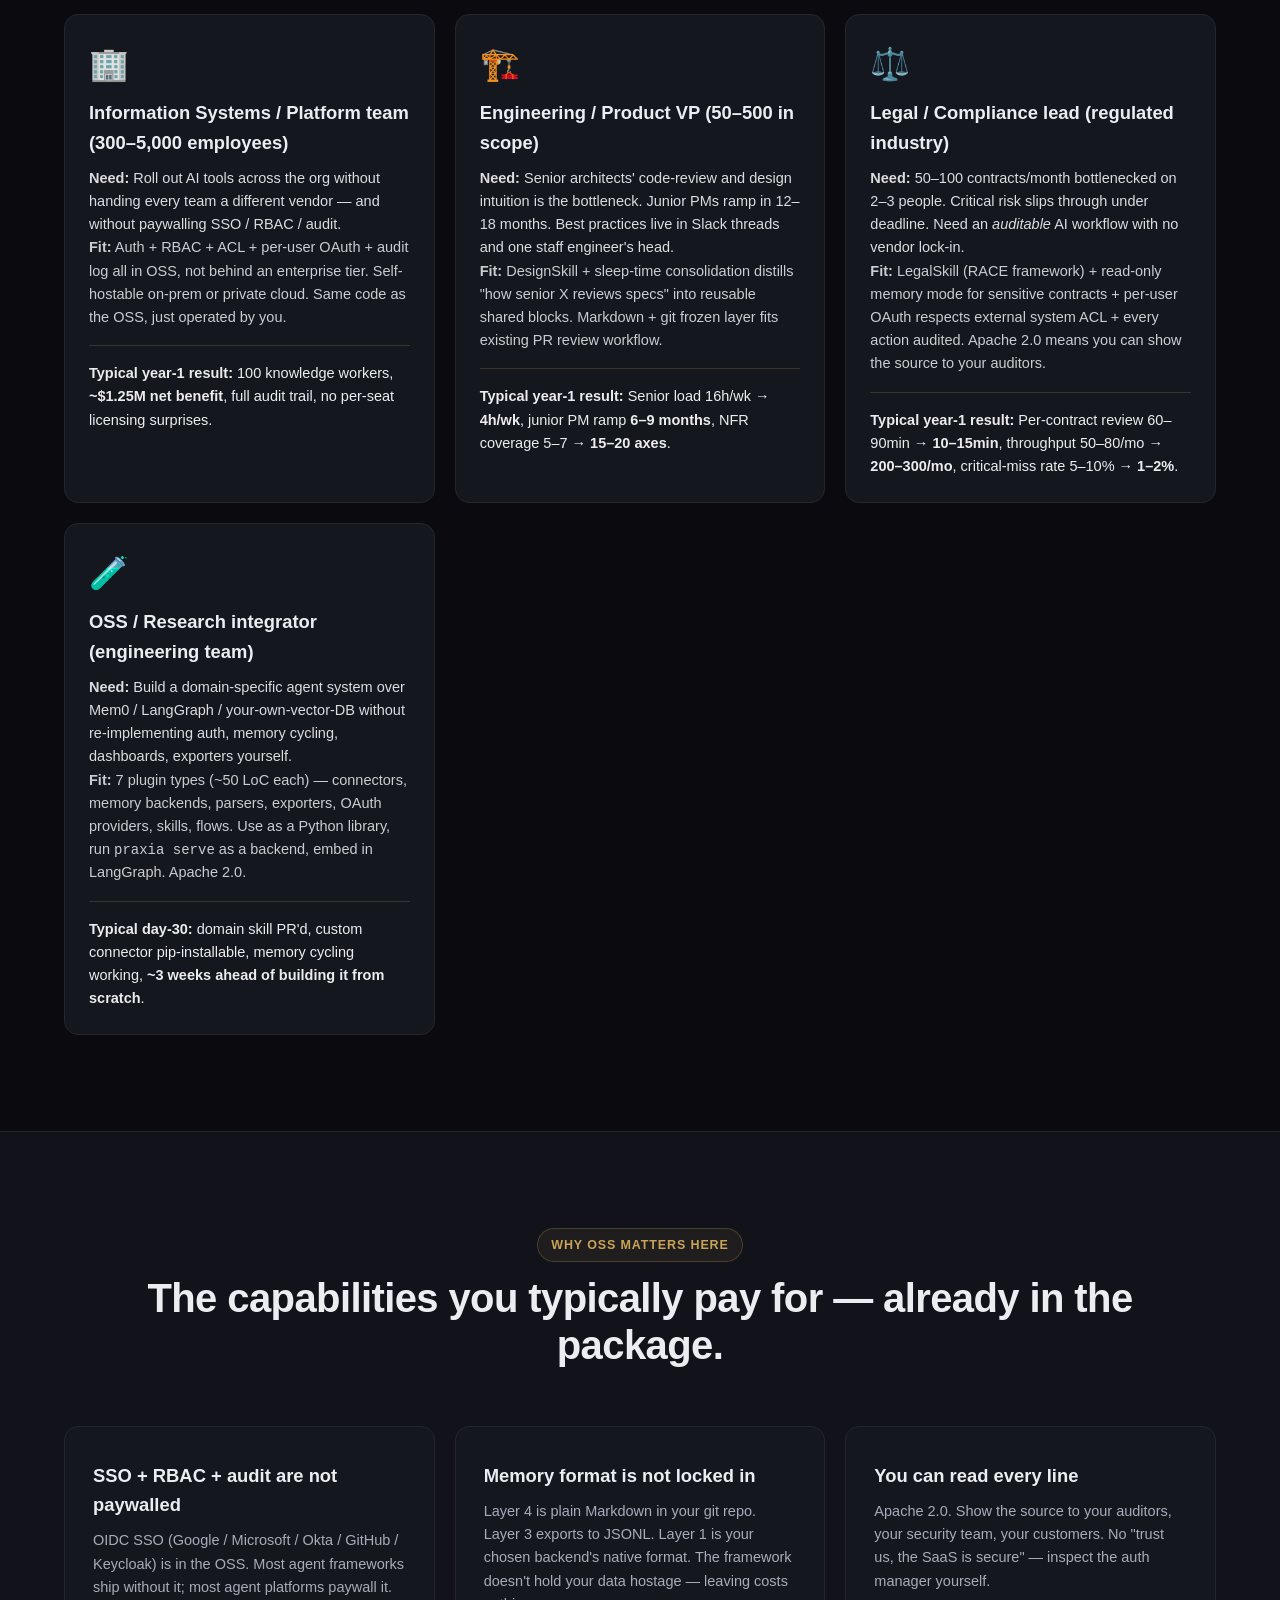
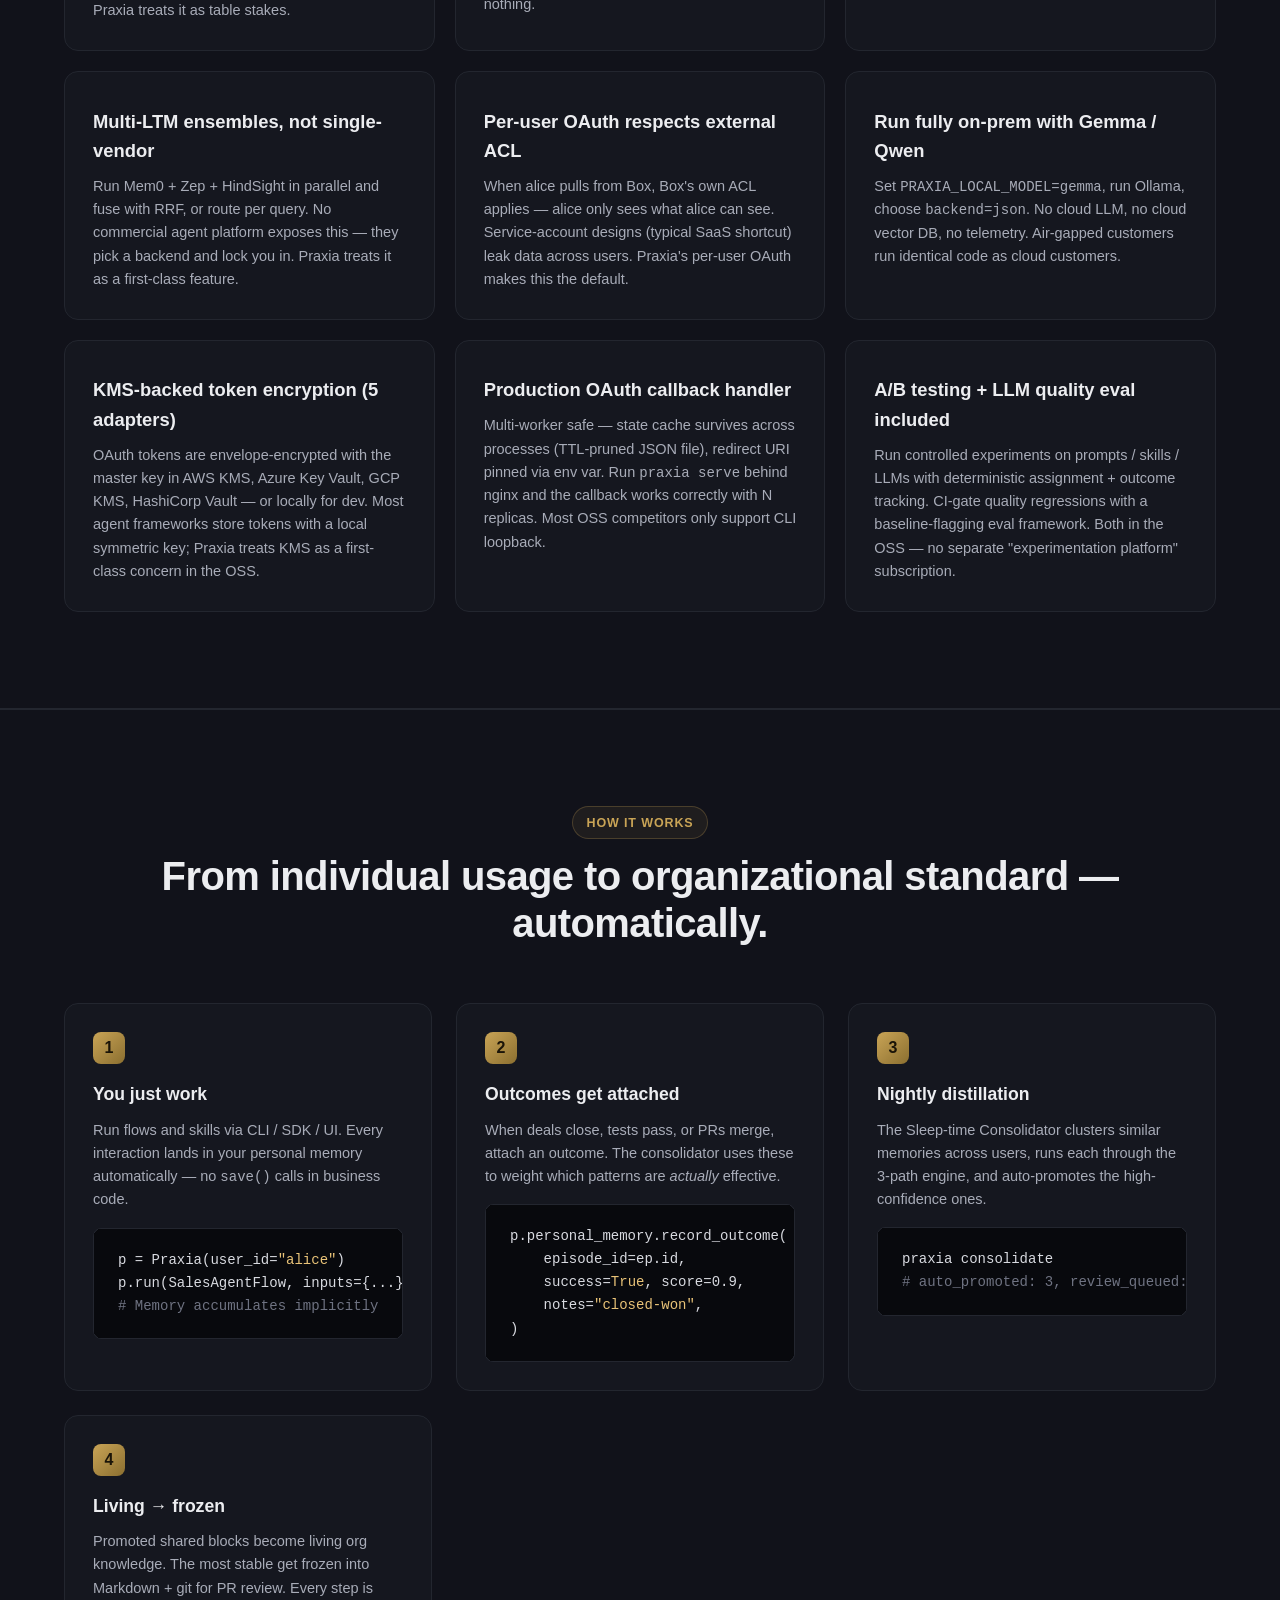
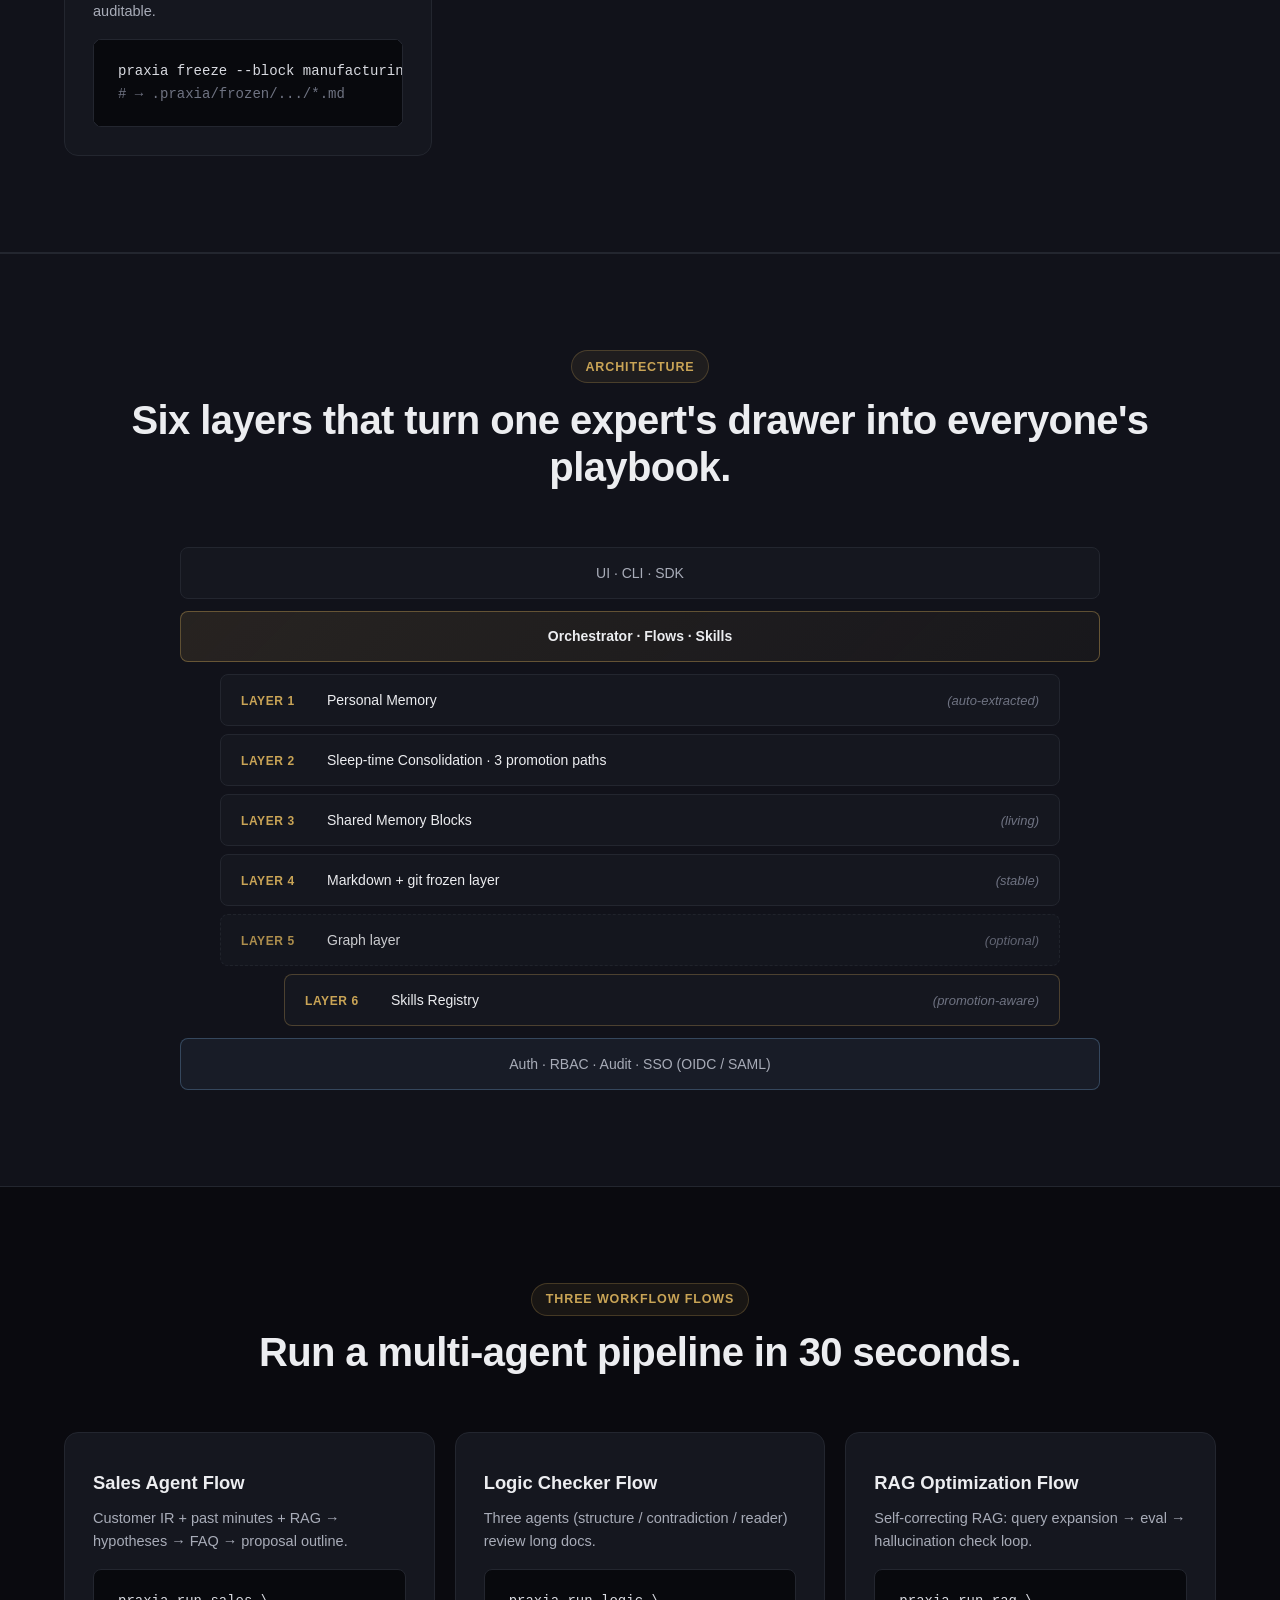
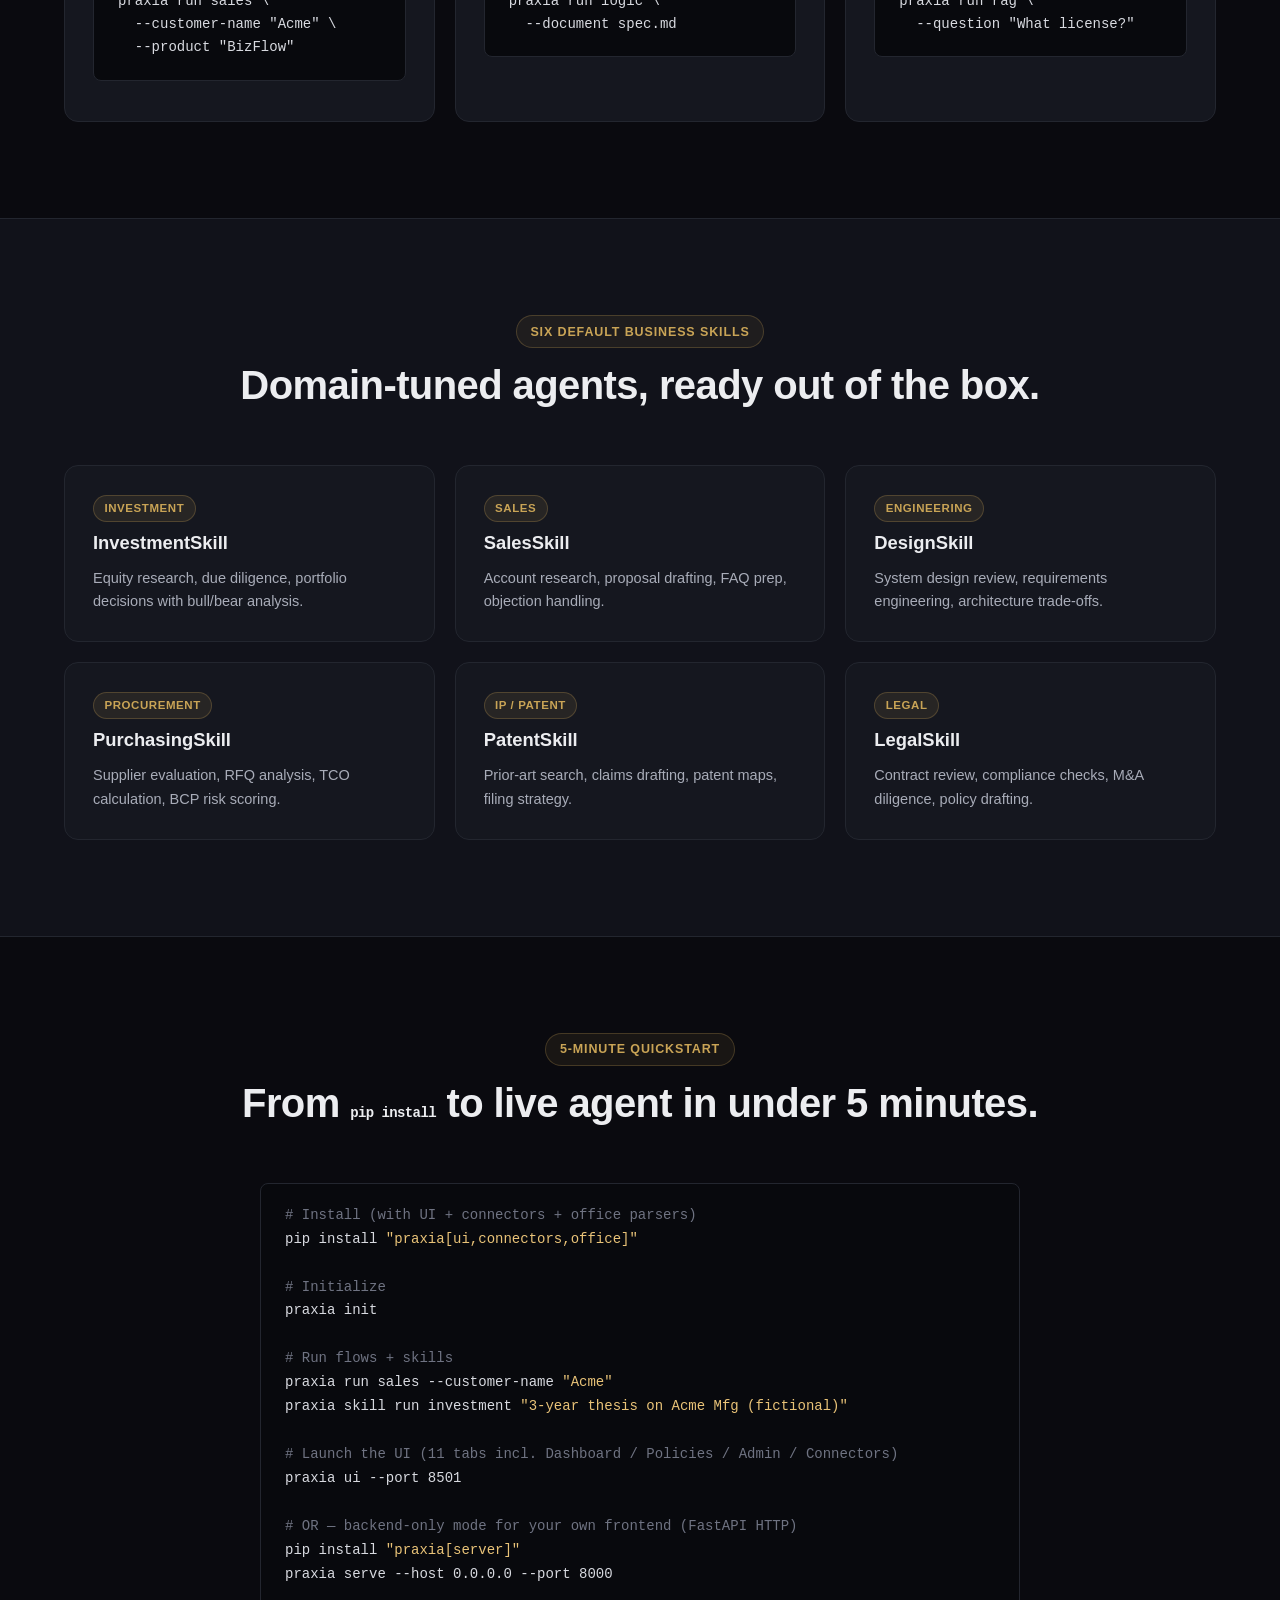
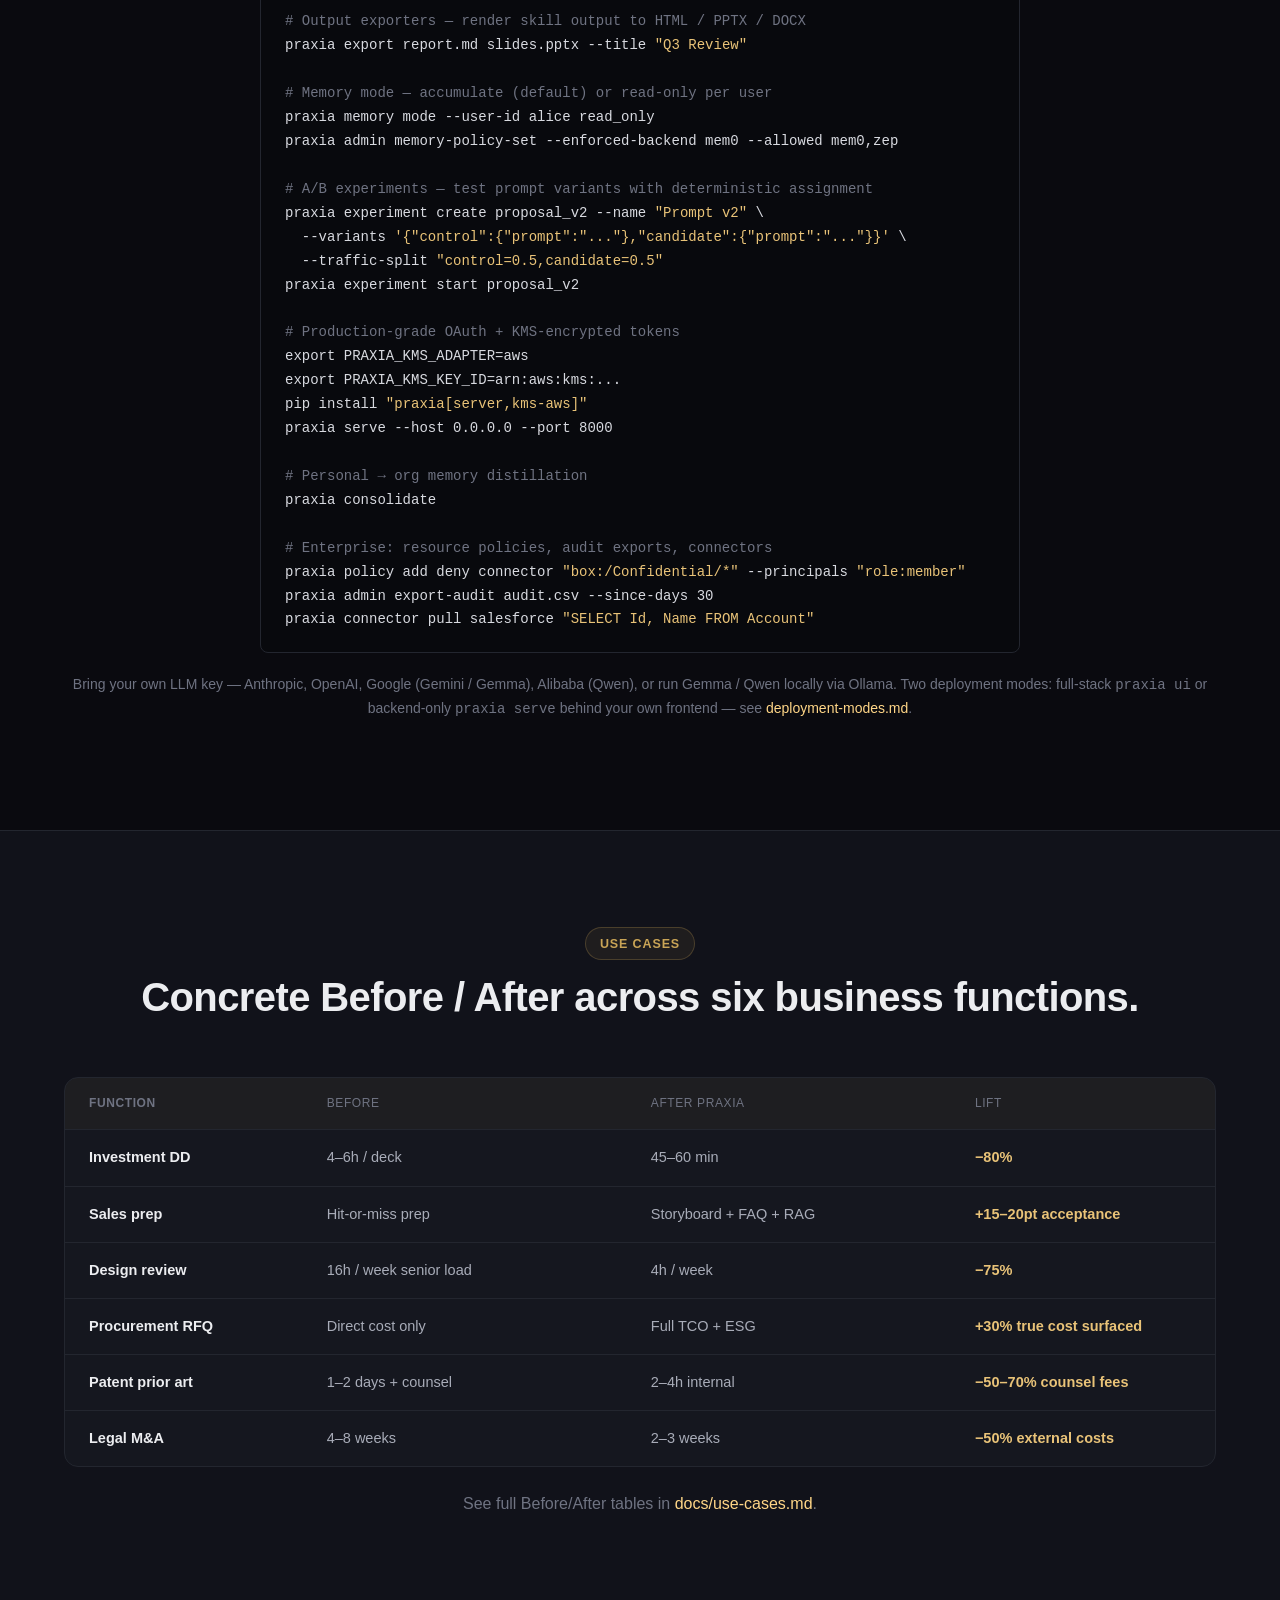
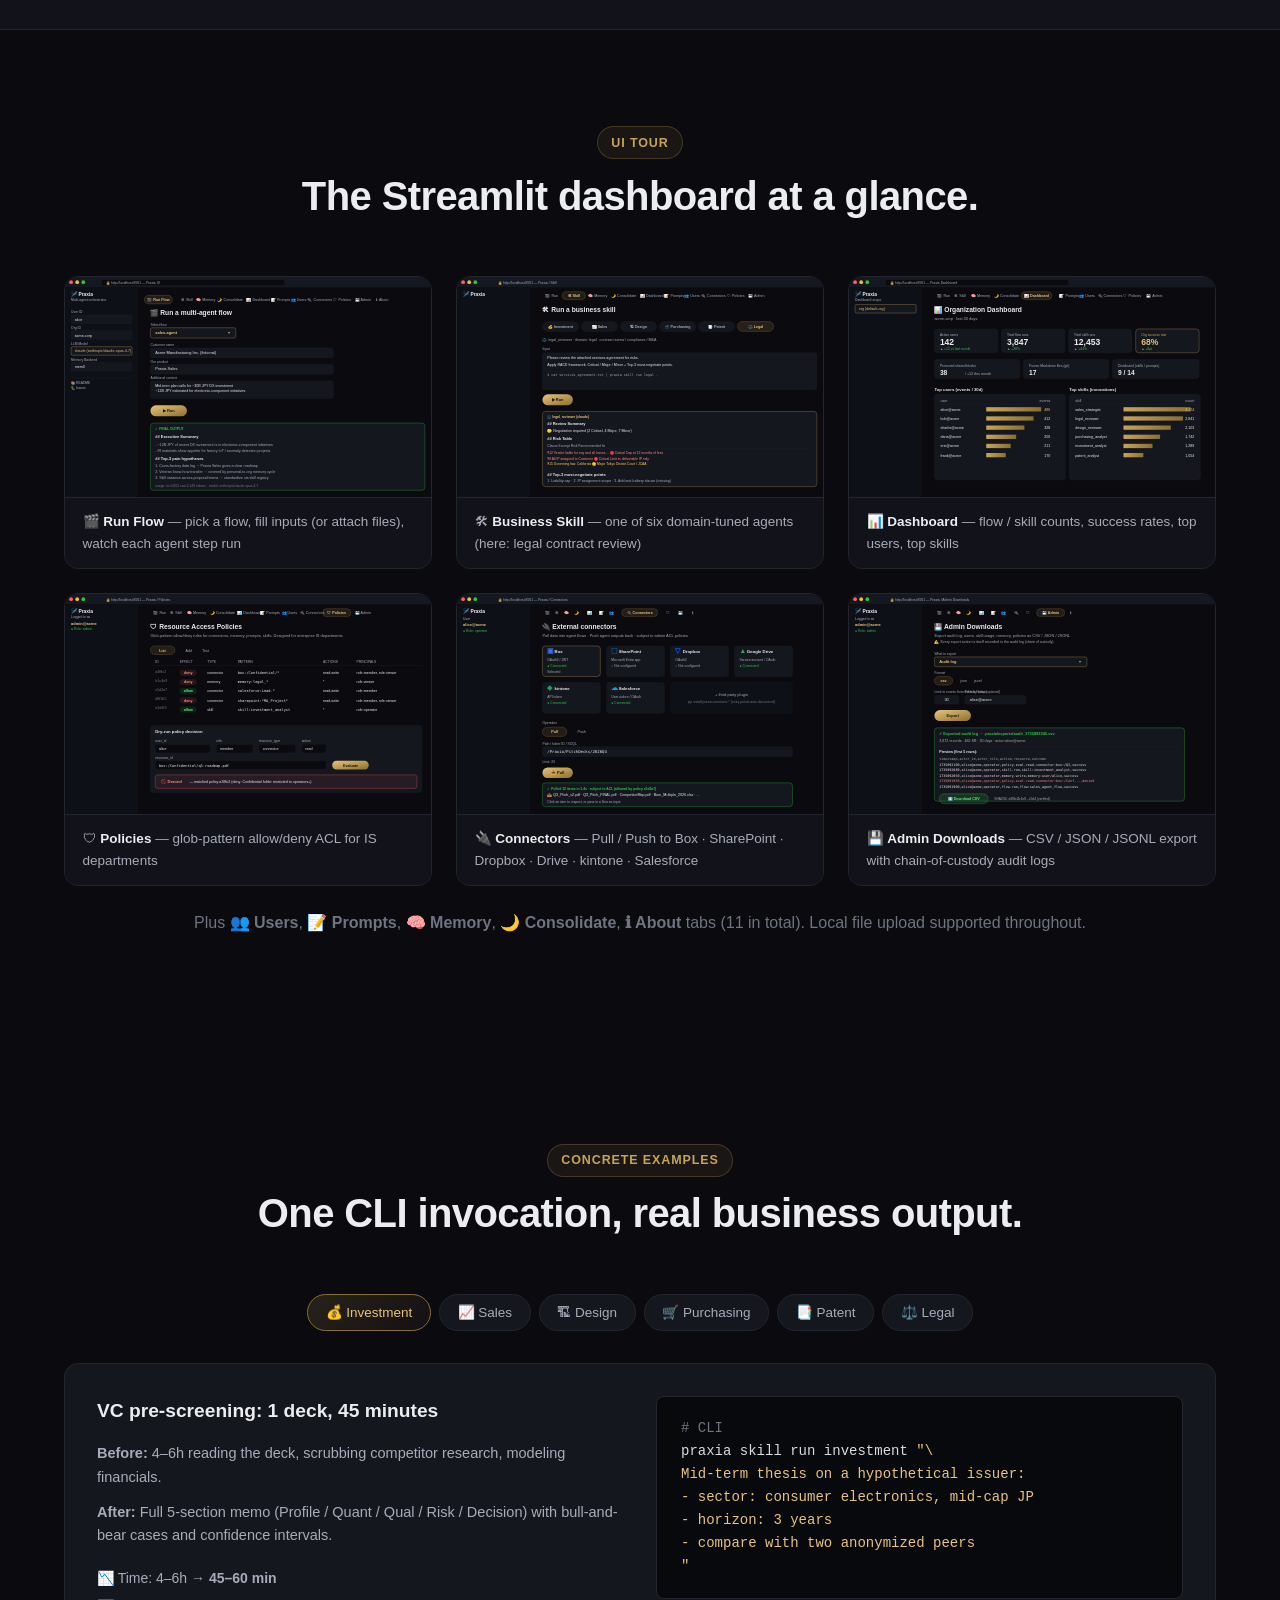
==== commit 0f83e9ca: "feat: MCP HTTP+SSE remote transport, responsive UI/landing, OAuth scopes docs MCP HTTP+SSE remote tr" ====
--- a/docs/landing/index.html
+++ b/docs/landing/index.html
@@ -104,7 +104,10 @@
         <span>🌐 SDK · Streamlit UI · FastAPI HTTP</span>
         <span>🔑 KMS-backed encryption (AWS / Azure / GCP / Vault)</span>
         <span>⚖️ A/B experiments + LLM-quality eval</span>
-        <span>✅ 342 regression tests</span>
+        <span>🪐 MCP (stdio + remote HTTP/SSE)</span>
+        <span>🔗 20 connectors (Box / Notion / Slack / Jira / GitHub / S3 / …)</span>
+        <span>📱 Mobile-responsive</span>
+        <span>✅ 429 regression tests</span>
       </div>
     </div>
   </header>
@@ -113,7 +116,7 @@
     <div class="container">
       <div class="section-head">
         <span class="kicker" data-i18n="features.kicker">Why Praxia</span>
-        <h2 data-i18n="features.h2">33+ advantages no other framework offers in one package.</h2>
+        <h2 data-i18n="features.h2">37+ advantages no other framework offers in one package.</h2>
       </div>
       <div class="grid grid-3">
         <article class="card">
@@ -283,8 +286,23 @@
         </article>
         <article class="card">
           <div class="card-icon">🧮</div>
-          <h3>342 regression tests</h3>
-          <p>Auth / memory / fusion / exporters / OAuth / parsers / CLI / extensions / experiments — every public surface has a hermetic test. CI runs on every PR. Add features without breaking existing ones.</p>
+          <h3>429 regression tests</h3>
+          <p>Auth / memory / fusion / exporters / OAuth / parsers / CLI / extensions / experiments / connectors — every public surface has a hermetic test. CI runs on every PR. Add features without breaking existing ones.</p>
+        </article>
+        <article class="card">
+          <div class="card-icon">🔗</div>
+          <h3>20 storage / SaaS connectors</h3>
+          <p>Box / SharePoint / Dropbox / Drive / kintone / Salesforce + Notion / Confluence / Jira / Slack / Teams / GitHub / HubSpot / Zendesk / Linear / S3 / Azure Blob / GCS / WebDAV / Email. Per-user OAuth means alice only sees what alice can in each system.</p>
+        </article>
+        <article class="card">
+          <div class="card-icon">🪐</div>
+          <h3>MCP server (stdio + remote HTTP/SSE)</h3>
+          <p>Use Praxia from Claude Desktop / Cursor / Continue.dev. Local: <code>praxia mcp serve</code>. Remote (multi-host): <code>praxia serve</code> exposes <code>/api/v1/mcp</code> with auth + audit log. Every skill + flow becomes an MCP tool automatically.</p>
+        </article>
+        <article class="card">
+          <div class="card-icon">📱</div>
+          <h3>Mobile-responsive UI + landing</h3>
+          <p>Landing has chip-style nav on phones, scrollable tabs, ≥44px touch targets, prefers-reduced-motion respected. Streamlit UI injects responsive CSS + a "Compact mode" toggle for slow connections.</p>
         </article>
       </div>
     </div>
@@ -739,12 +757,12 @@
         <div class="uc-row uc-head">
           <div>Function</div><div>Before</div><div>After Praxia</div><div>Lift</div>
         </div>
-        <div class="uc-row"><div>Investment DD</div><div>4–6h / deck</div><div>45–60 min</div><div class="lift">−80%</div></div>
-        <div class="uc-row"><div>Sales prep</div><div>Hit-or-miss prep</div><div>Storyboard + FAQ + RAG</div><div class="lift">+15–20pt acceptance</div></div>
-        <div class="uc-row"><div>Design review</div><div>16h / week senior load</div><div>4h / week</div><div class="lift">−75%</div></div>
-        <div class="uc-row"><div>Procurement RFQ</div><div>Direct cost only</div><div>Full TCO + ESG</div><div class="lift">+30% true cost surfaced</div></div>
-        <div class="uc-row"><div>Patent prior art</div><div>1–2 days + counsel</div><div>2–4h internal</div><div class="lift">−50–70% counsel fees</div></div>
-        <div class="uc-row"><div>Legal M&A</div><div>4–8 weeks</div><div>2–3 weeks</div><div class="lift">−50% external costs</div></div>
+        <div class="uc-row"><div data-label="Function">Investment DD</div><div data-label="Before">4–6h / deck</div><div data-label="After">45–60 min</div><div class="lift" data-label="Lift">−80%</div></div>
+        <div class="uc-row"><div data-label="Function">Sales prep</div><div data-label="Before">Hit-or-miss prep</div><div data-label="After">Storyboard + FAQ + RAG</div><div class="lift" data-label="Lift">+15–20pt acceptance</div></div>
+        <div class="uc-row"><div data-label="Function">Design review</div><div data-label="Before">16h / week senior load</div><div data-label="After">4h / week</div><div class="lift" data-label="Lift">−75%</div></div>
+        <div class="uc-row"><div data-label="Function">Procurement RFQ</div><div data-label="Before">Direct cost only</div><div data-label="After">Full TCO + ESG</div><div class="lift" data-label="Lift">+30% true cost surfaced</div></div>
+        <div class="uc-row"><div data-label="Function">Patent prior art</div><div data-label="Before">1–2 days + counsel</div><div data-label="After">2–4h internal</div><div class="lift" data-label="Lift">−50–70% counsel fees</div></div>
+        <div class="uc-row"><div data-label="Function">Legal M&A</div><div data-label="Before">4–8 weeks</div><div data-label="After">2–3 weeks</div><div class="lift" data-label="Lift">−50% external costs</div></div>
       </div>
       <p class="cta-line">
         See full Before/After tables in
@@ -1185,6 +1203,10 @@
           <p>Yes — built into the OSS. Define an experiment with control / treatment variants, set traffic split, restrict the audience (roles / users / time window). Each user's assignment is deterministic (SHA-256 hash) so they always see the same variant during the experiment. Outcomes auto-track via the existing <code>record_outcome()</code> API. <code>praxia experiment results &lt;id&gt;</code> shows tentative winner.</p>
         </details>
         <details>
+          <summary>Can I use Praxia from Claude Desktop / Cursor over the network?</summary>
+          <p>Yes. Praxia is an MCP server in two flavors. <strong>Local</strong> (recommended for desktop): <code>praxia mcp serve</code> → configure Claude Desktop's <code>mcp.json</code> to spawn it via stdio. <strong>Remote</strong> (multi-host / team): run <code>praxia serve</code> and the MCP HTTP+SSE endpoints under <code>/api/v1/mcp</code> are available. Auth via API key, JWT, or a shared <code>X-MCP-Token</code>. Every business skill + multi-agent flow + memory search becomes an MCP tool automatically — no per-tool wiring required.</p>
+        </details>
+        <details>
           <summary>How do I prevent prompt changes from silently degrading quality?</summary>
           <p>Run <code>tests/llm_eval/</code> in CI. Each PR runs 6 canonical cases (one per business skill) against the configured LLM and grades output with rubrics (keyword / structure / length / must-not-contain / LLM-as-judge). Scores below the committed baseline minus 5pt fail the build. Update the baseline with <code>--update-baselines</code> after a known-good change.</p>
         </details>
--- a/docs/landing/styles.css
+++ b/docs/landing/styles.css
@@ -1270,19 +1270,113 @@
 
 /* ------------------------------------------------------------------ RESPONSIVE */
 
+/* Tablet + small laptop (≤1024px) */
+@media (max-width: 1024px) {
+  .container { padding: 0 1.25rem; }
+  .hero h1 { font-size: 2.5rem; line-height: 1.15; }
+  .nav-links { gap: 1rem; }
+}
+
+/* Large phones / small tablets (≤768px) */
 @media (max-width: 768px) {
-  .nav { padding: 0.85rem 1rem; }
-  .nav-links { gap: 0.85rem; flex-wrap: wrap; }
-  .nav-links a:not(.nav-cta):not(.nav-github) { display: none; }
-  .hero { padding: 5rem 1rem 4rem; }
-  .section { padding: 4rem 1rem; }
+  body { font-size: 15px; }
+  .nav { padding: 0.75rem 1rem; flex-wrap: wrap; }
+  .nav-links {
+    gap: 0.5rem;
+    flex-wrap: wrap;
+    width: 100%;
+    margin-top: 0.5rem;
+    justify-content: flex-start;
+    overflow-x: auto;
+    -webkit-overflow-scrolling: touch;
+  }
+  /* Show ALL nav links horizontally-scrollable on mobile (was hidden) */
+  .nav-links a:not(.nav-cta):not(.nav-github) {
+    display: inline-block;
+    white-space: nowrap;
+    padding: 0.35rem 0.5rem;
+    font-size: 13px;
+  }
+  .nav-mirror, .nav-cta, .nav-github { font-size: 13px; padding: 0.4rem 0.7rem; }
+
+  .hero {
+    padding: 4rem 1rem 3rem;
+  }
+  .hero h1 { font-size: 2rem; line-height: 1.2; }
+  .hero-sub { font-size: 1rem; }
+  .hero-cta { flex-wrap: wrap; }
+  .hero-cta .btn { flex: 1 1 auto; min-width: 140px; }
+  .hero-meta {
+    flex-wrap: wrap;
+    gap: 0.4rem;
+    justify-content: center;
+  }
+  .hero-meta span { font-size: 12px; padding: 0.25rem 0.55rem; }
+
+  .section { padding: 3rem 1rem; }
+  .section-head h2 { font-size: 1.6rem; }
+
   .arch-stack { padding: 0; }
   .arch-layer.arch-side { margin-left: 0; }
+
   .uc-row { grid-template-columns: 1fr; gap: 0.4rem; padding: 1rem; }
-  .uc-row > div::before { content: attr(data-label); display: block; color: var(--text-dim); font-size: 11px; text-transform: uppercase; }
+  .uc-row > div::before {
+    content: attr(data-label);
+    display: block;
+    color: var(--text-dim);
+    font-size: 11px;
+    text-transform: uppercase;
+  }
+
   .footer-grid { grid-template-columns: 1fr 1fr; gap: 2rem; }
   .example-grid { grid-template-columns: 1fr; }
   .roi-grid { grid-template-columns: 1fr; }
   .cmp { font-size: 12px; }
   .cmp th, .cmp td { padding: 0.5rem 0.5rem; }
-}
+
+  /* Tabs — examples section: scroll horizontally instead of wrapping */
+  .tabs {
+    overflow-x: auto;
+    -webkit-overflow-scrolling: touch;
+    flex-wrap: nowrap;
+    scrollbar-width: none;
+  }
+  .tabs::-webkit-scrollbar { display: none; }
+  .tab-btn { white-space: nowrap; flex-shrink: 0; }
+
+  /* Touch targets ≥ 44px (WCAG) */
+  .btn { min-height: 44px; padding: 0.6rem 1rem; }
+  .btn-sm { min-height: 38px; }
+
+  /* Tables in ROI / pricing sections — horizontal scroll wrapper */
+  .roi-table, .cmp { display: block; overflow-x: auto; max-width: 100%; }
+
+  /* Cards: tighter padding */
+  .card { padding: 1.1rem; }
+}
+
+/* Phones (≤480px) */
+@media (max-width: 480px) {
+  .hero h1 { font-size: 1.7rem; }
+  .hero-sub { font-size: 0.95rem; }
+  .section-head h2 { font-size: 1.4rem; }
+  .footer-grid { grid-template-columns: 1fr; }
+  .grid-2, .grid-3 { grid-template-columns: 1fr !important; }
+  .ba-grid { grid-template-columns: 1fr; }
+
+  /* Pricing tier cards stack */
+  .price-card { padding: 1.25rem; }
+
+  /* Smaller code blocks, easier to read on phones */
+  pre, .install-block { font-size: 12px; padding: 0.85rem; }
+  .demo-cmd, .demo-output { font-size: 11.5px; padding: 0.75rem !important; }
+}
+
+/* Print + reduced-motion for accessibility */
+@media (prefers-reduced-motion: reduce) {
+  *, *::before, *::after {
+    animation-duration: 0.01ms !important;
+    animation-iteration-count: 1 !important;
+    transition-duration: 0.01ms !important;
+  }
+}
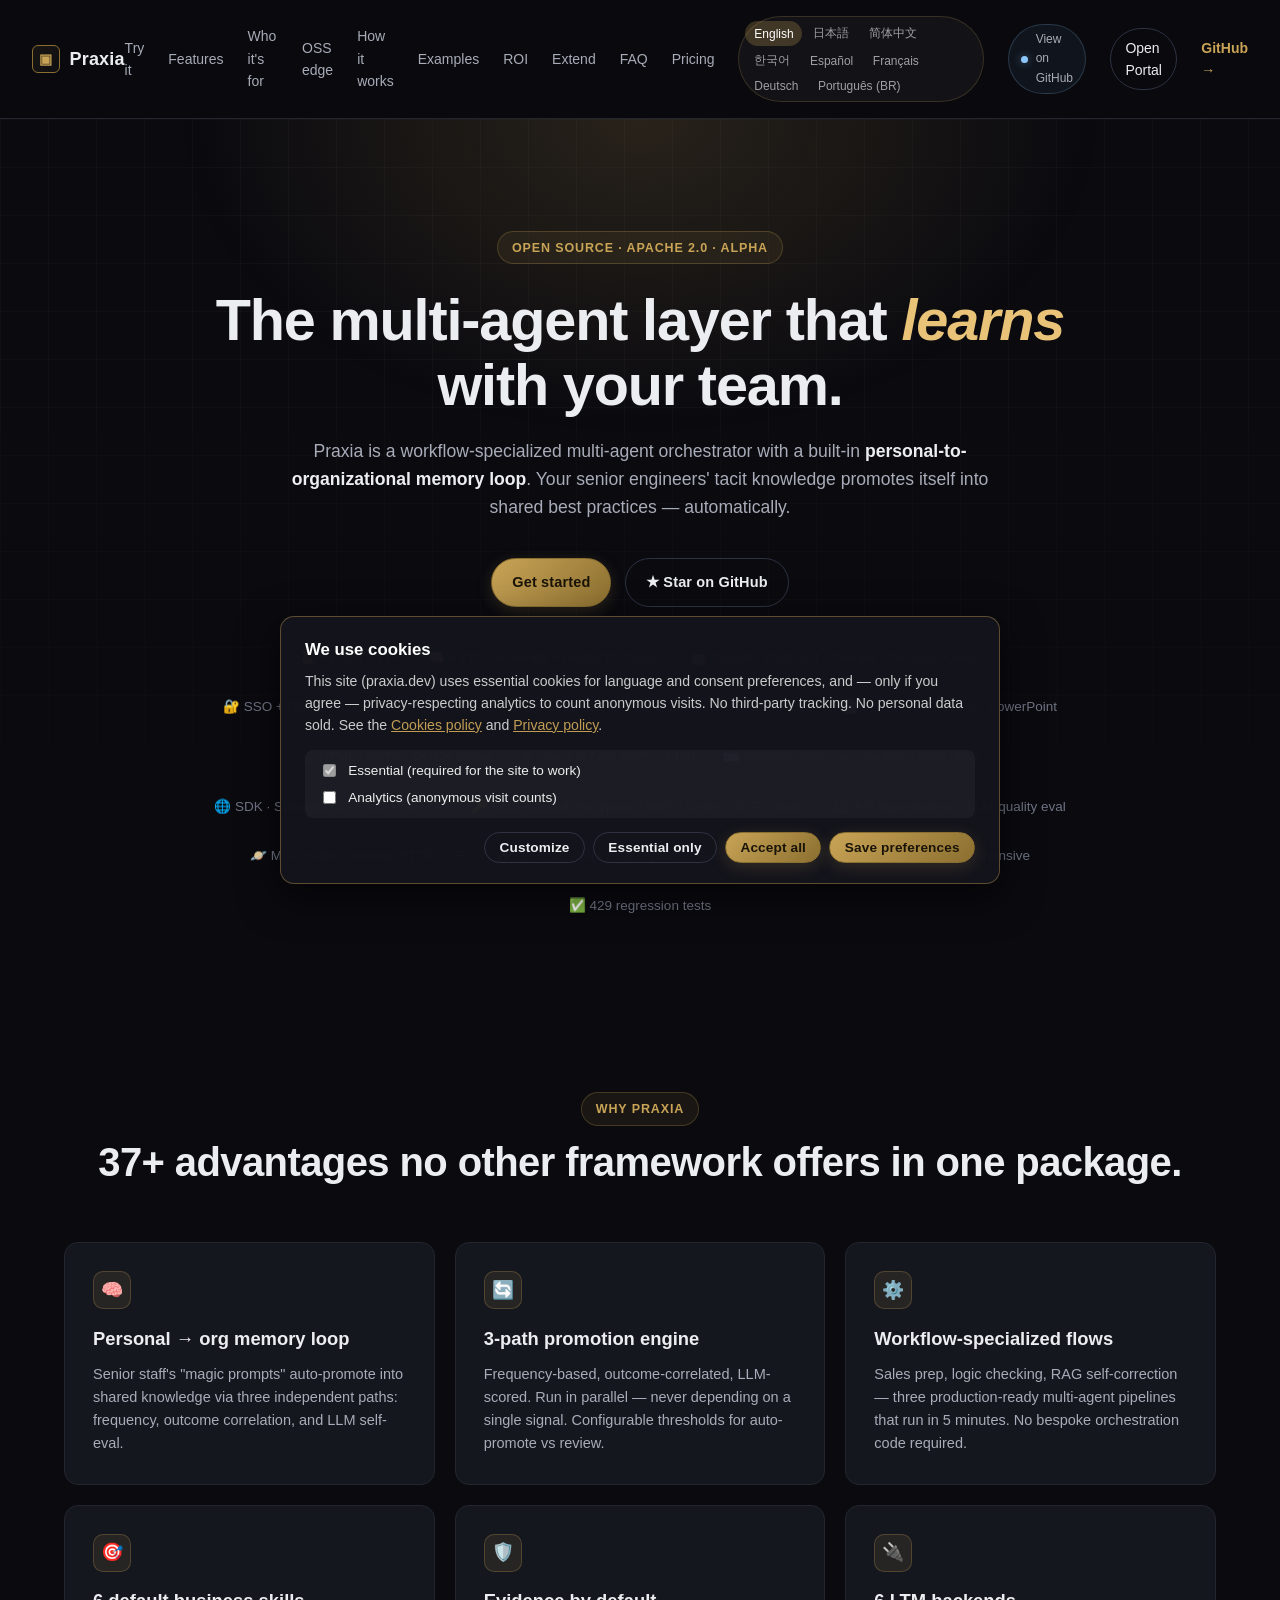
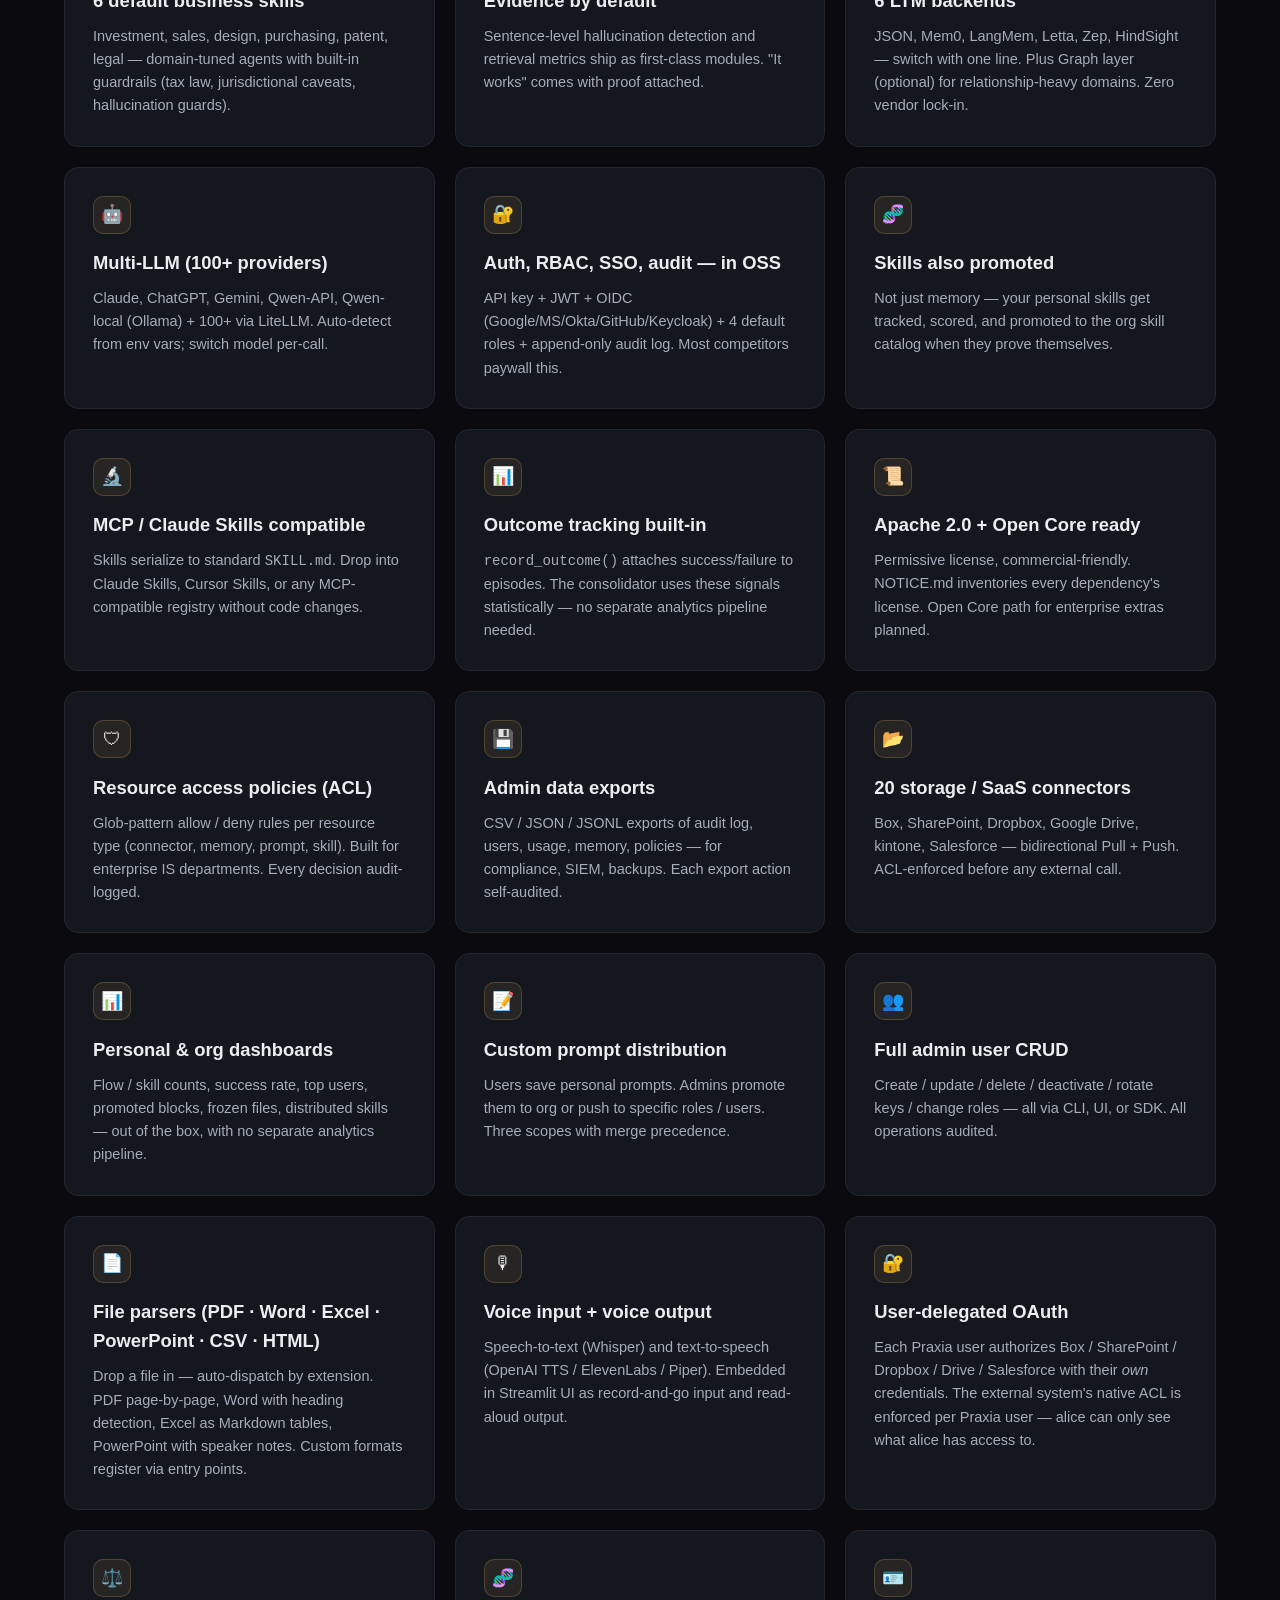
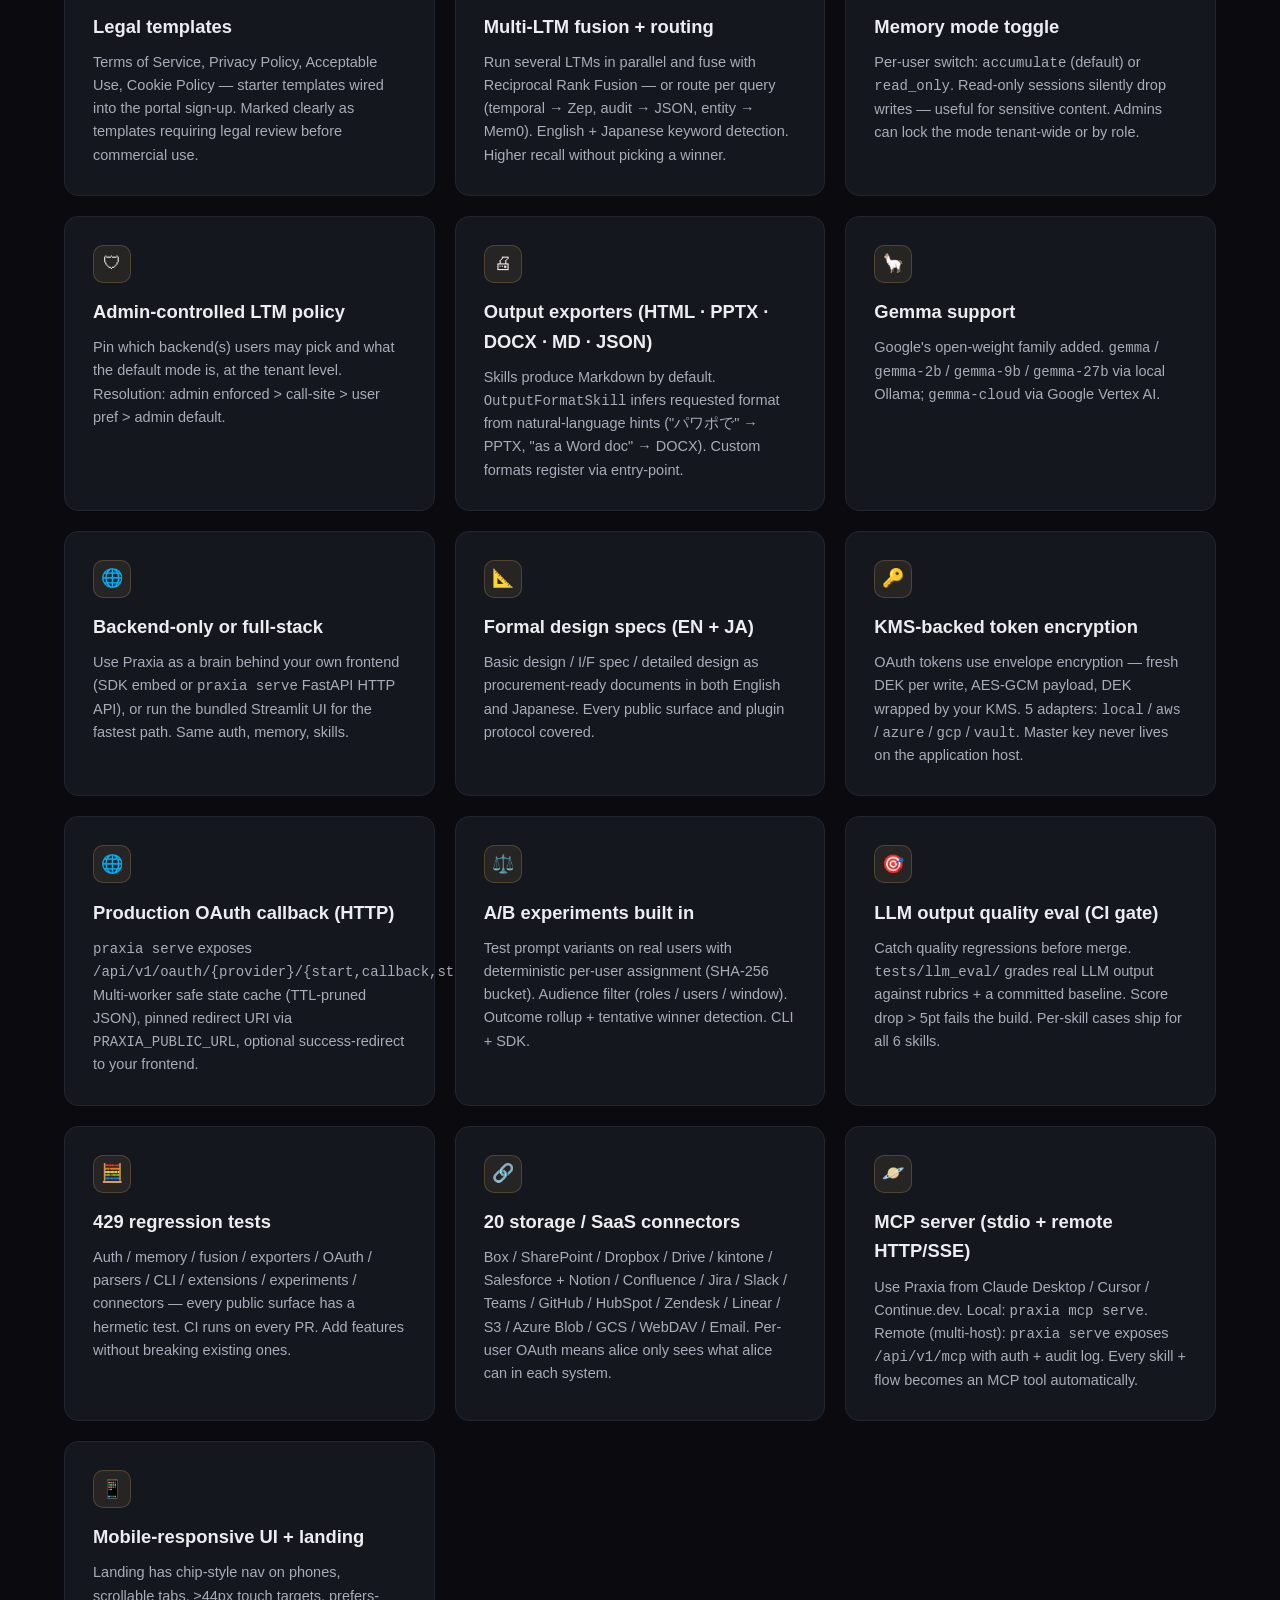
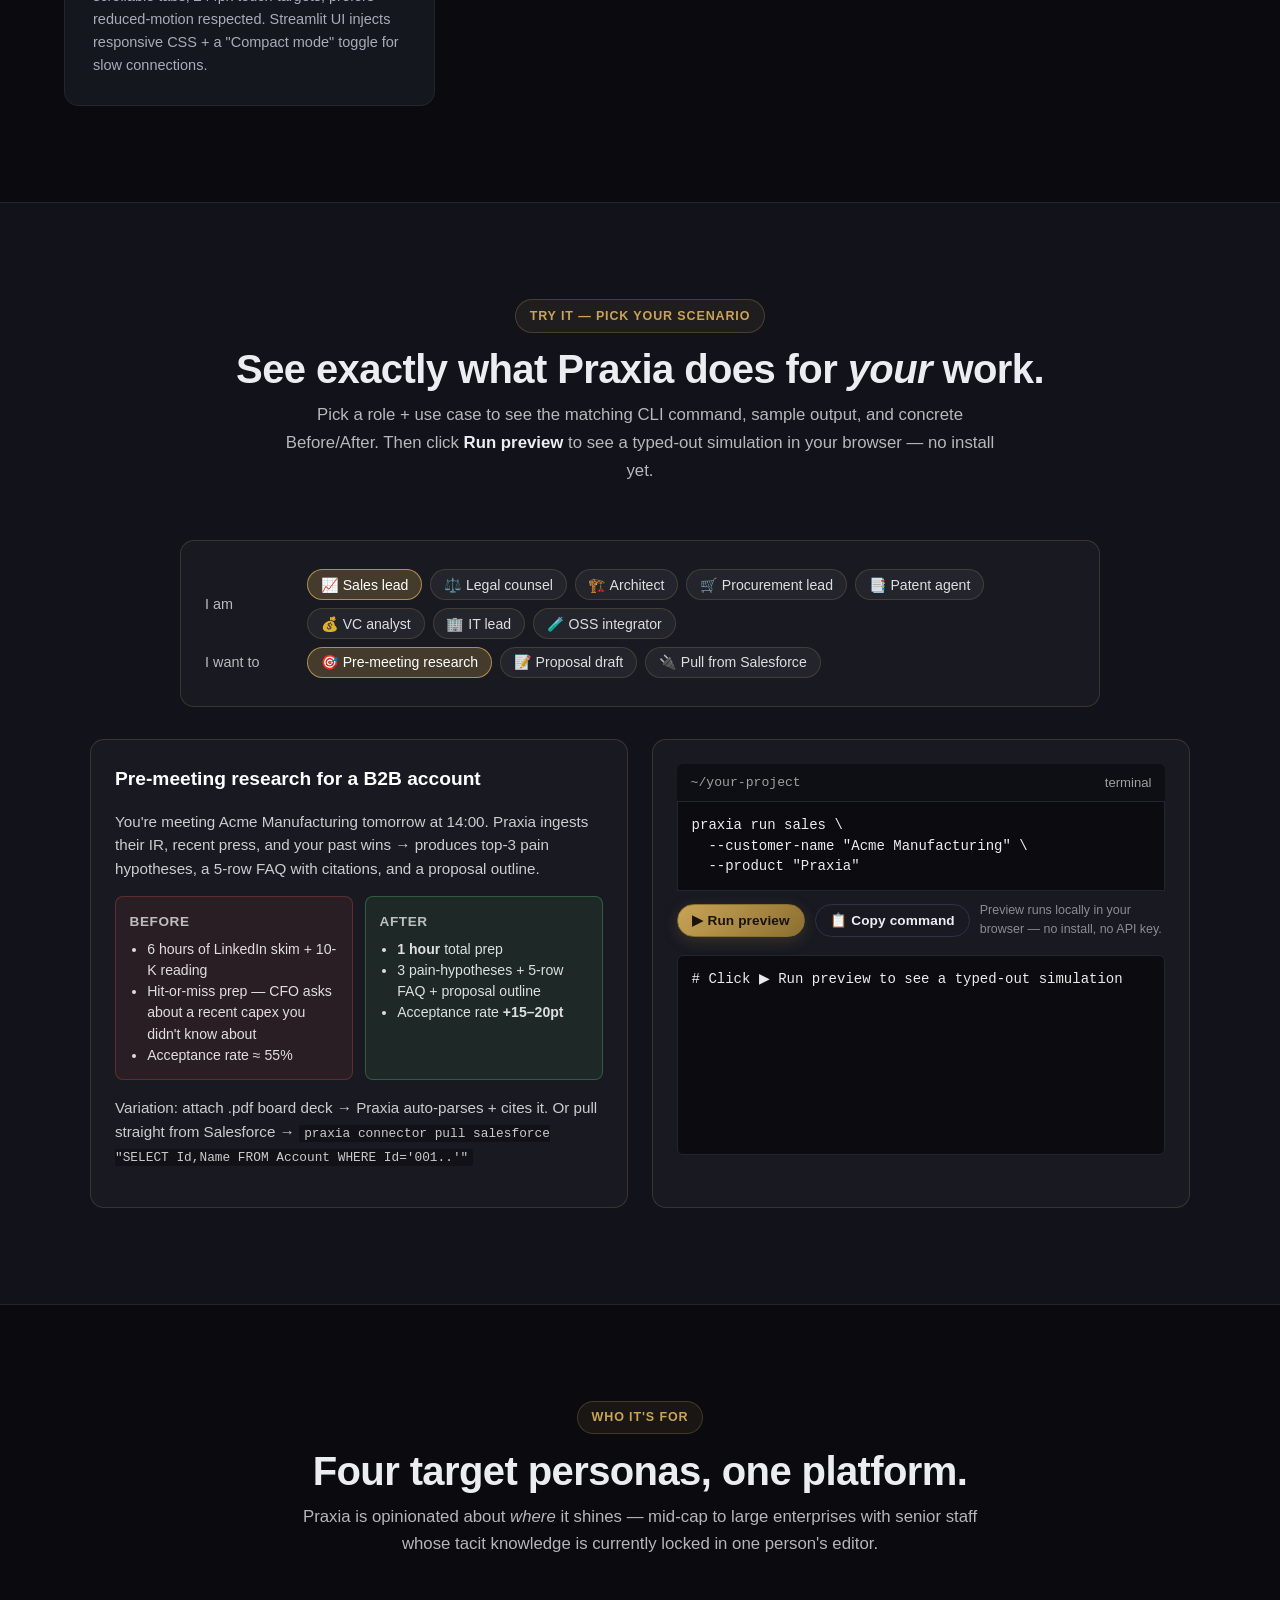
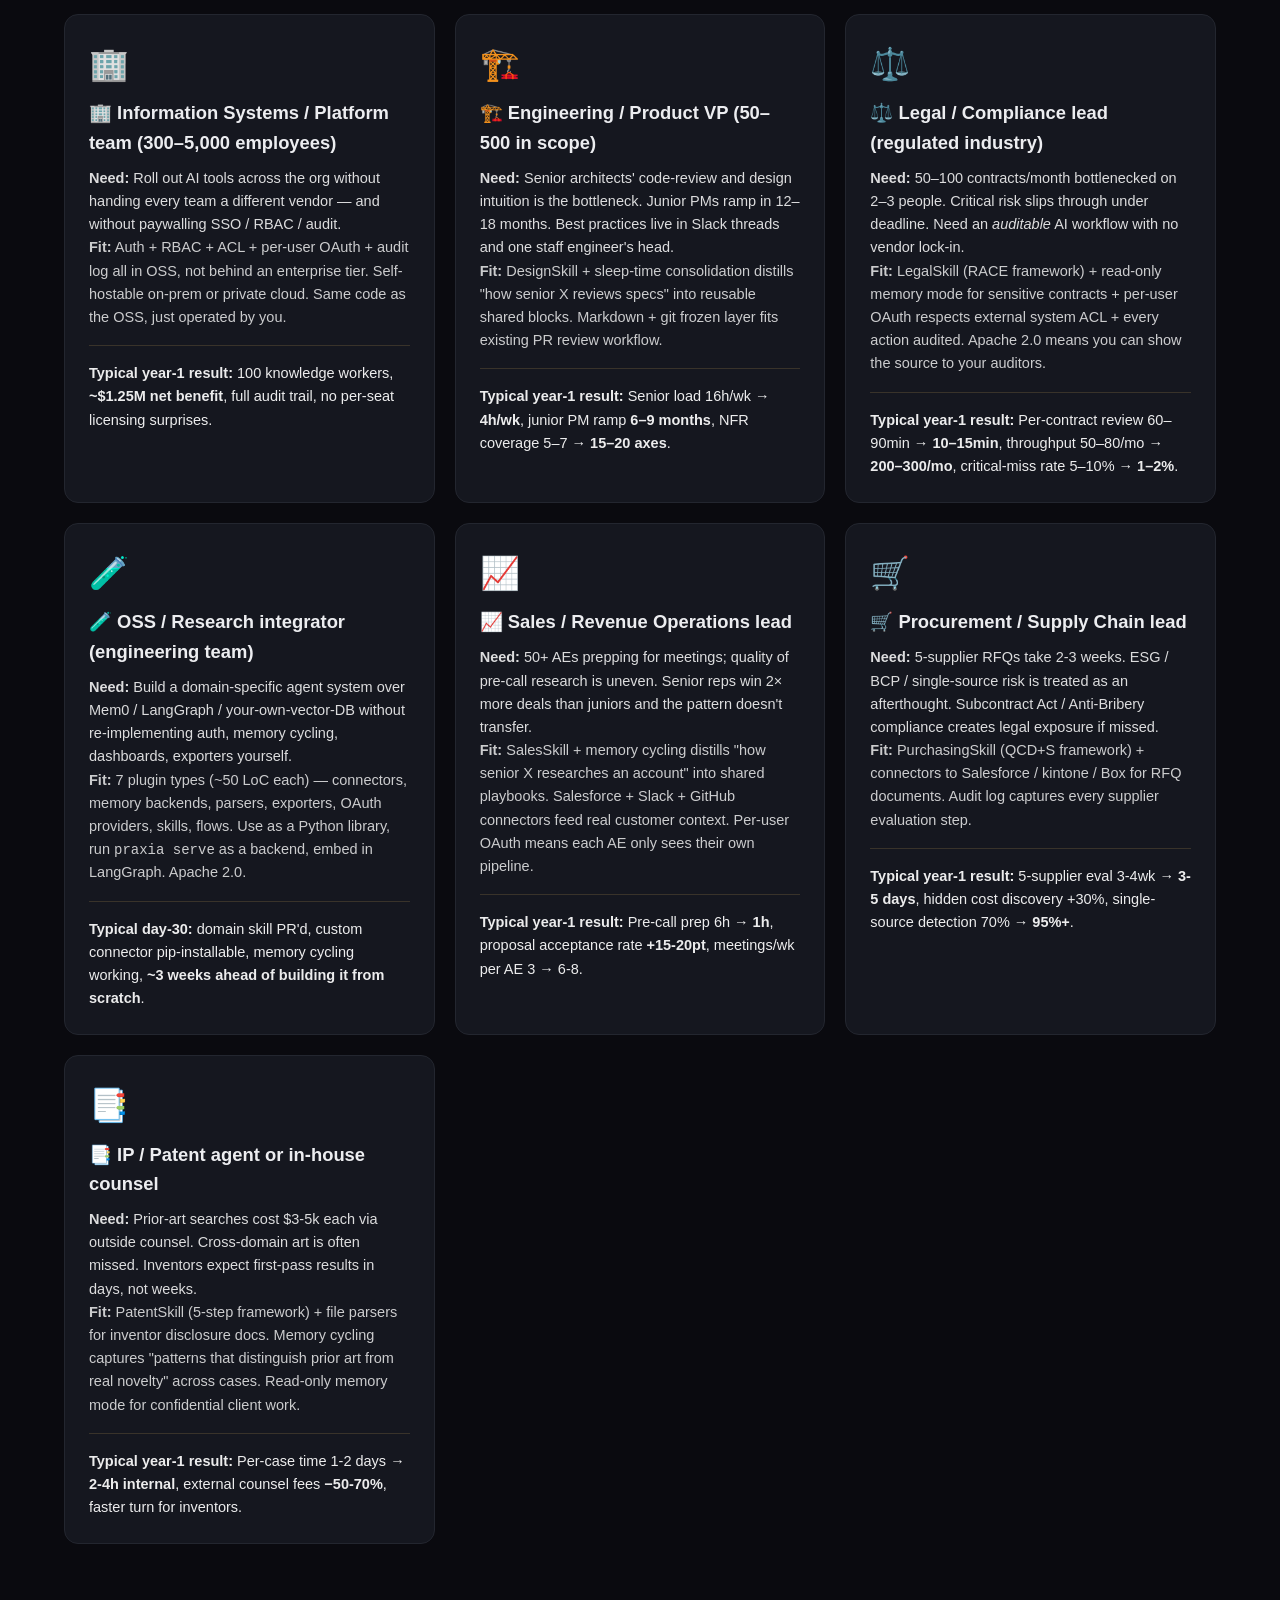
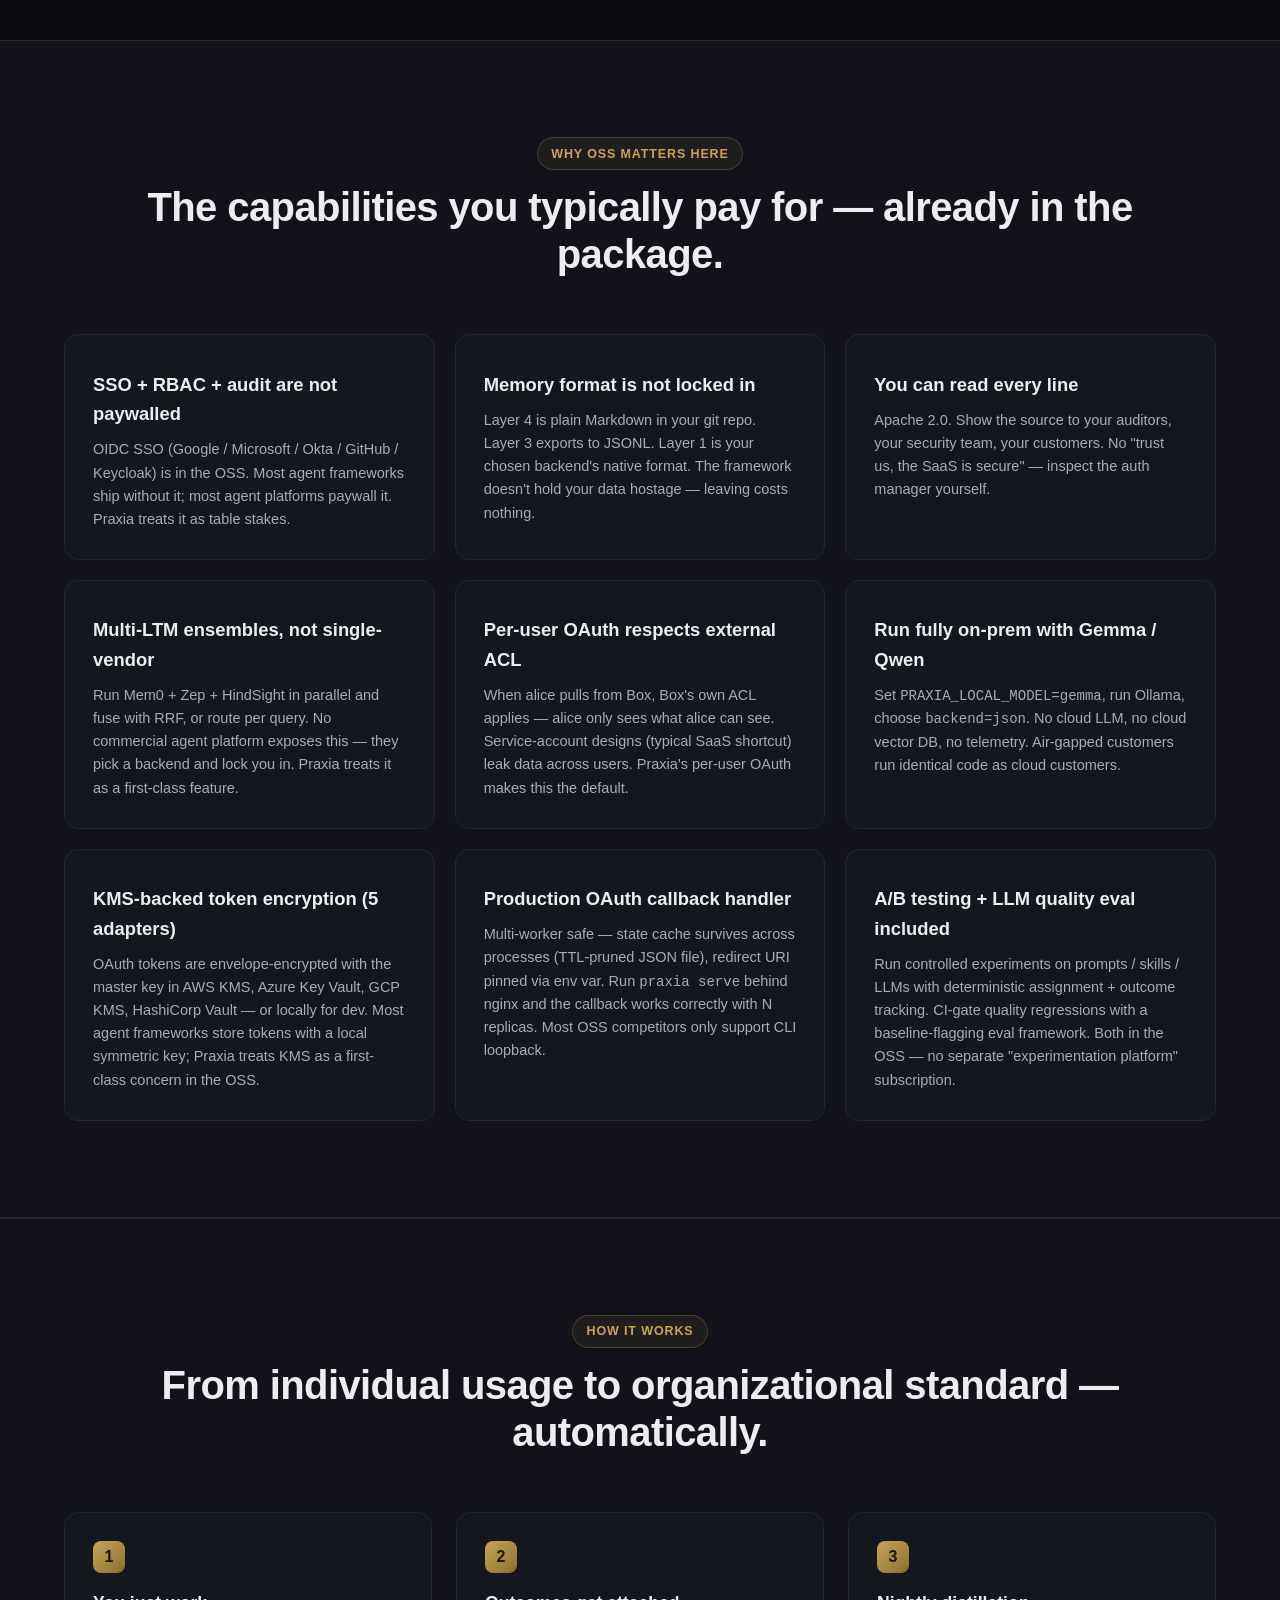
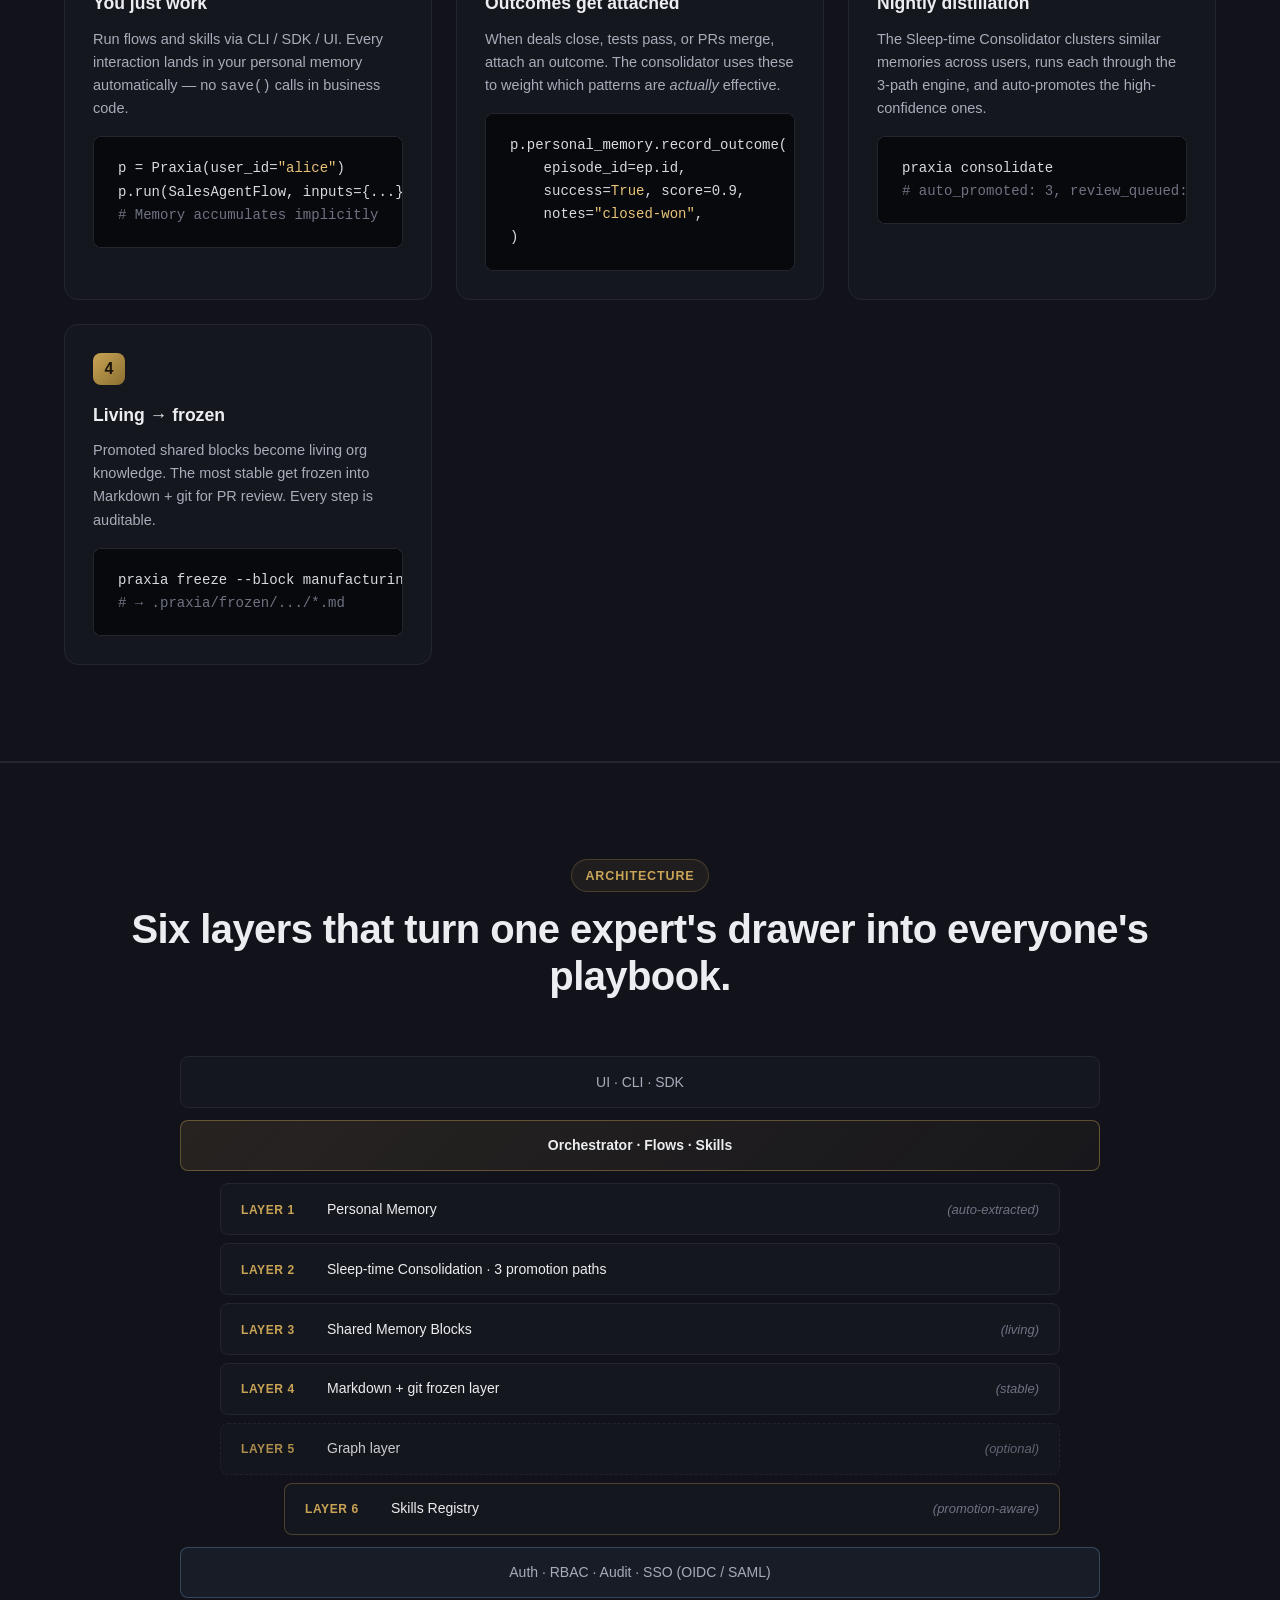
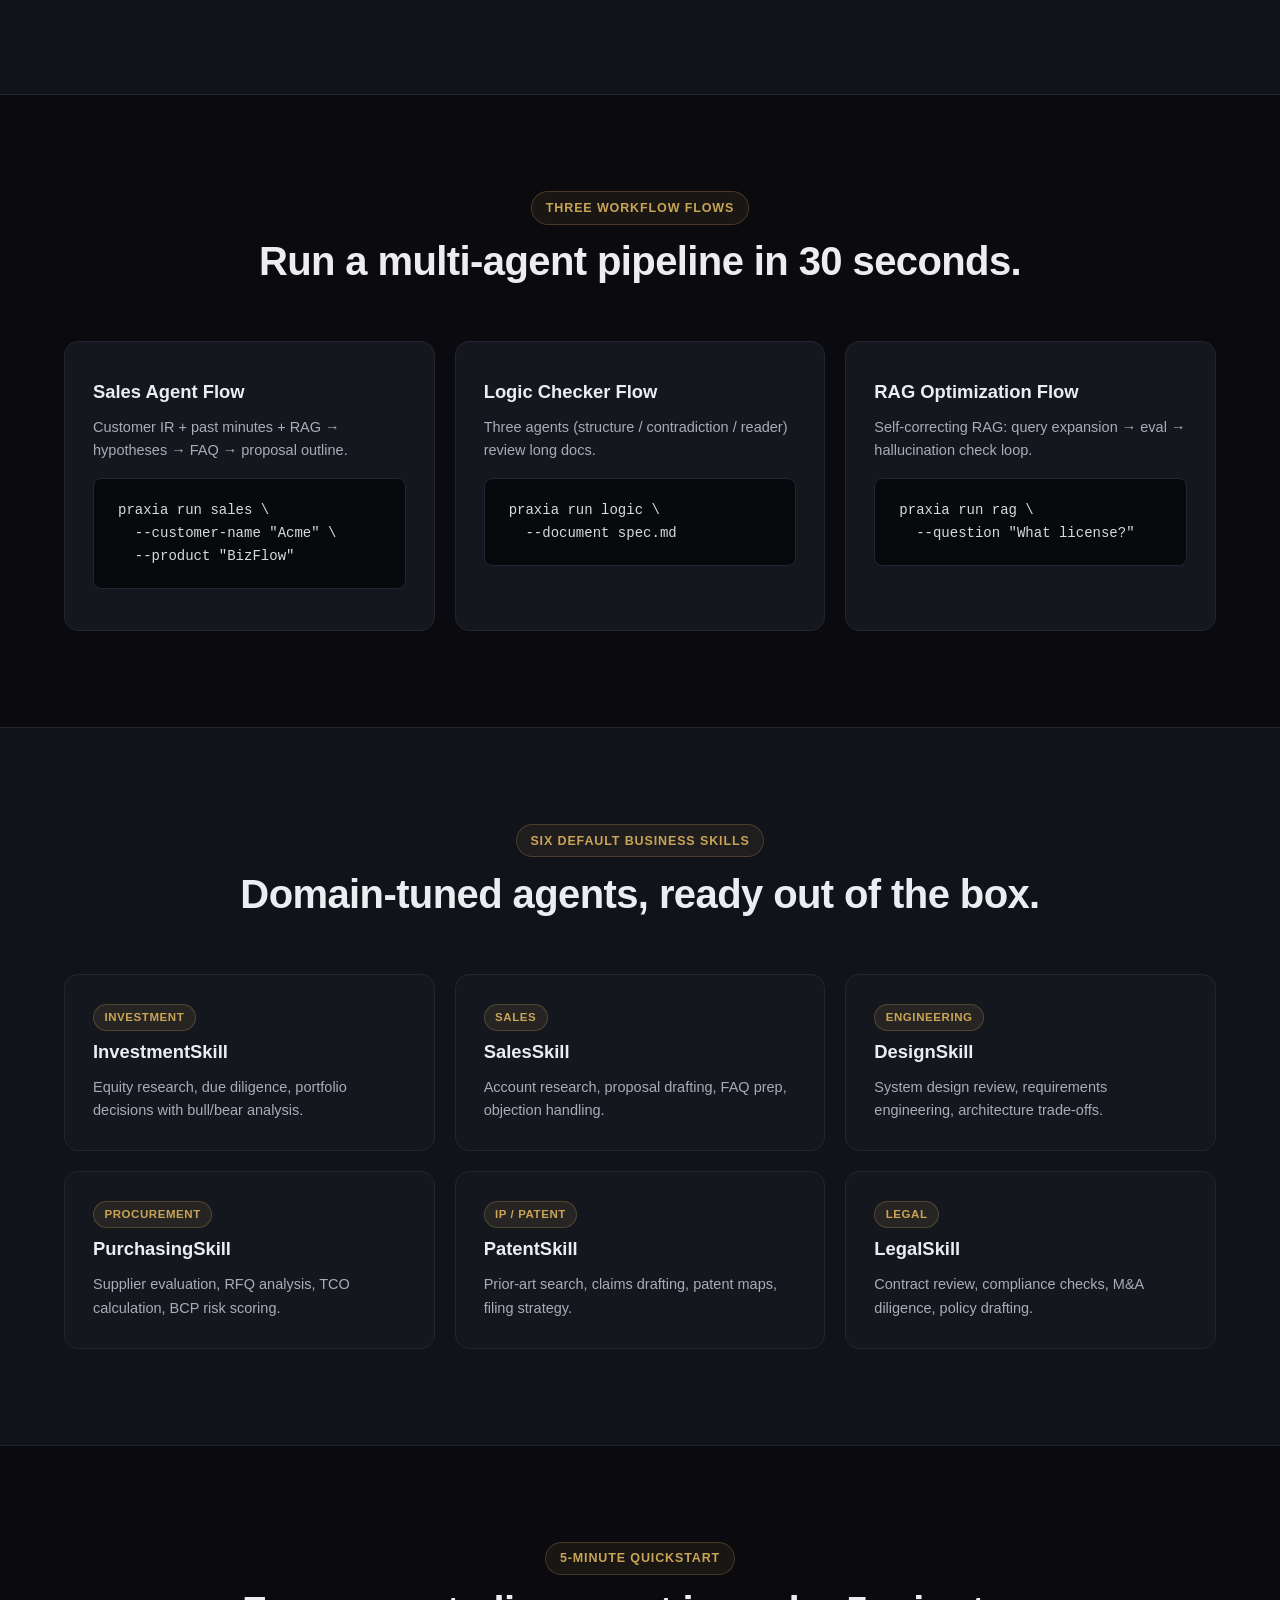
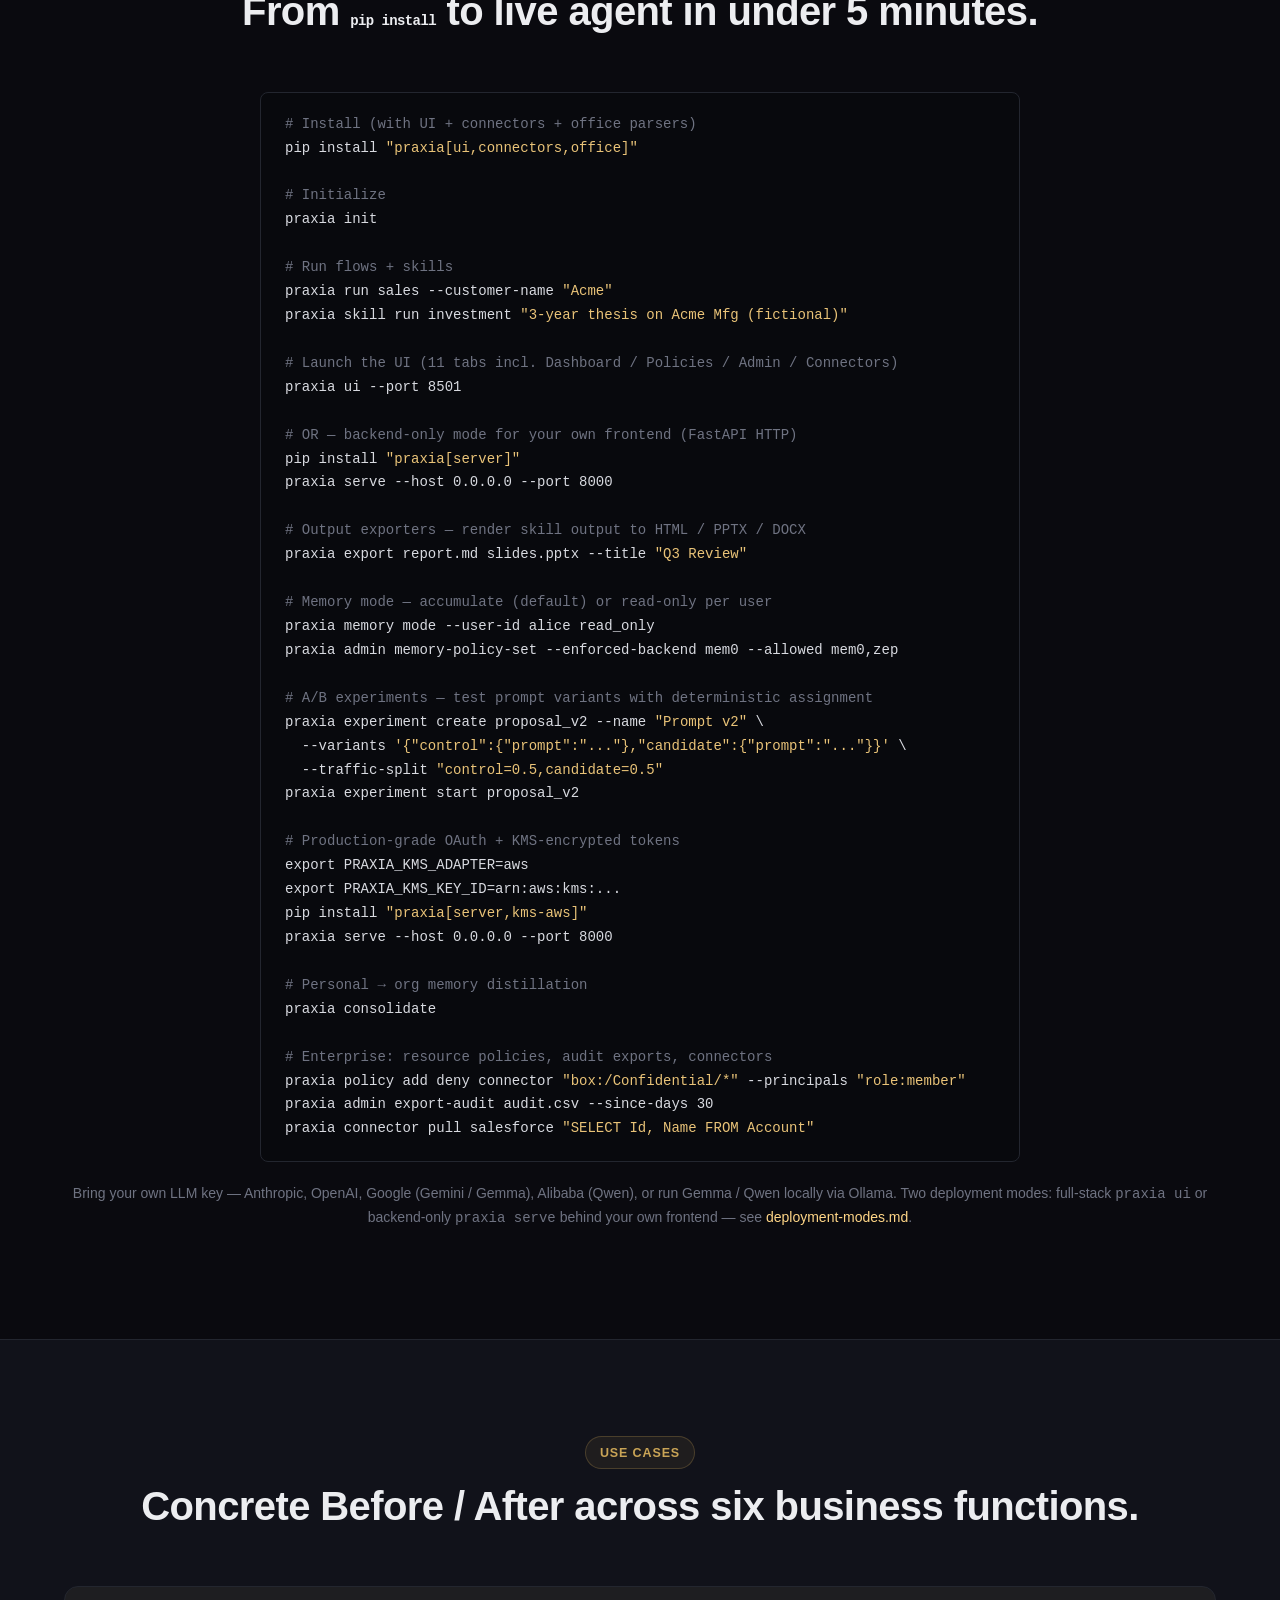
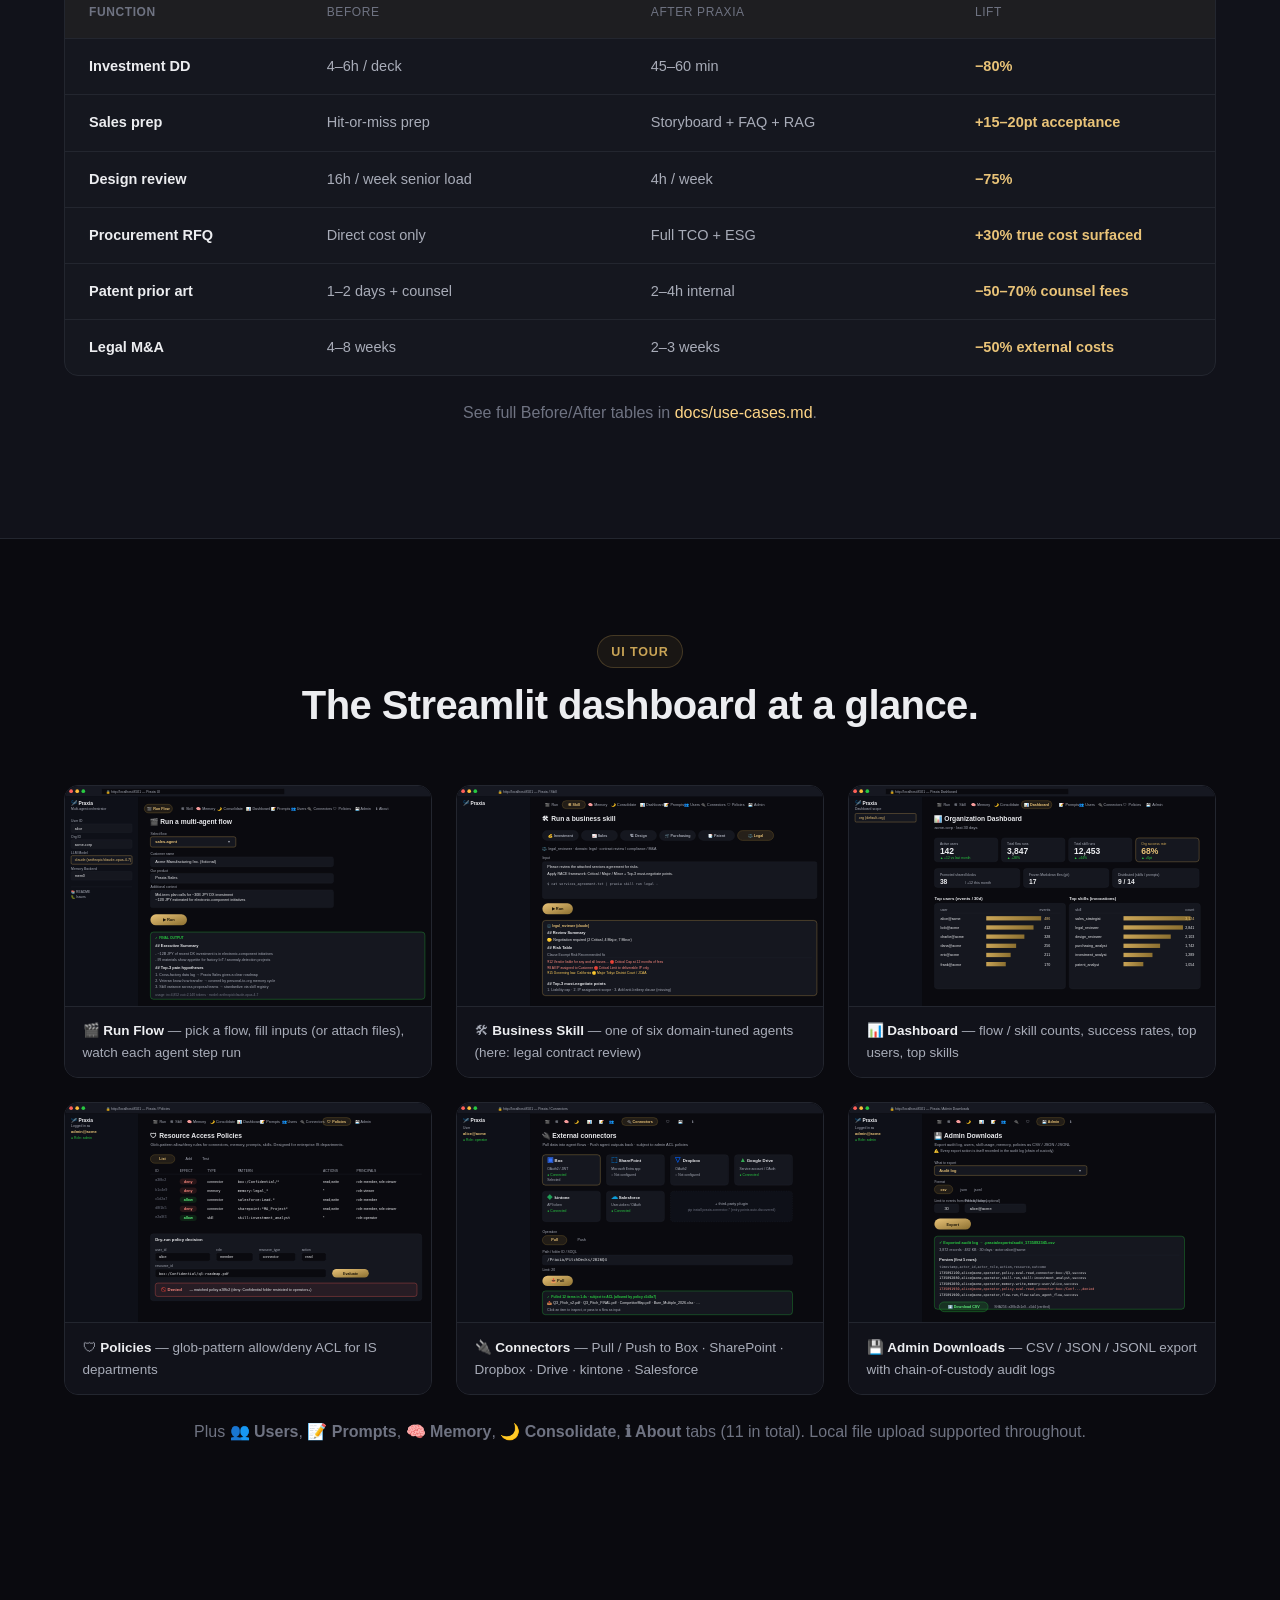
==== commit 8972c224: "docs(landing): expand personas (4→7) + examples (6→10) + 70 new translations Personas added (4 → 7 c" ====
--- a/docs/landing/index.html
+++ b/docs/landing/index.html
@@ -121,187 +121,187 @@
       <div class="grid grid-3">
         <article class="card">
           <div class="card-icon">🧠</div>
-          <h3>Personal → org memory loop</h3>
+          <h3 data-i18n="feat.memory_loop">Personal → org memory loop</h3>
           <p>Senior staff's "magic prompts" auto-promote into shared knowledge via three independent paths: frequency, outcome correlation, and LLM self-eval.</p>
         </article>
         <article class="card">
           <div class="card-icon">🔄</div>
-          <h3>3-path promotion engine</h3>
+          <h3 data-i18n="feat.promotion_engine">3-path promotion engine</h3>
           <p>Frequency-based, outcome-correlated, LLM-scored. Run in parallel — never depending on a single signal. Configurable thresholds for auto-promote vs review.</p>
         </article>
         <article class="card">
           <div class="card-icon">⚙️</div>
-          <h3>Workflow-specialized flows</h3>
+          <h3 data-i18n="feat.workflow_flows">Workflow-specialized flows</h3>
           <p>Sales prep, logic checking, RAG self-correction — three production-ready multi-agent pipelines that run in 5 minutes. No bespoke orchestration code required.</p>
         </article>
         <article class="card">
           <div class="card-icon">🎯</div>
-          <h3>6 default business skills</h3>
+          <h3 data-i18n="feat.business_skills">6 default business skills</h3>
           <p>Investment, sales, design, purchasing, patent, legal — domain-tuned agents with built-in guardrails (tax law, jurisdictional caveats, hallucination guards).</p>
         </article>
         <article class="card">
           <div class="card-icon">🛡️</div>
-          <h3>Evidence by default</h3>
+          <h3 data-i18n="feat.evidence">Evidence by default</h3>
           <p>Sentence-level hallucination detection and retrieval metrics ship as first-class modules. "It works" comes with proof attached.</p>
         </article>
         <article class="card">
           <div class="card-icon">🔌</div>
-          <h3>6 LTM backends</h3>
+          <h3 data-i18n="feat.ltm_backends">6 LTM backends</h3>
           <p>JSON, Mem0, LangMem, Letta, Zep, HindSight — switch with one line. Plus Graph layer (optional) for relationship-heavy domains. Zero vendor lock-in.</p>
         </article>
         <article class="card">
           <div class="card-icon">🤖</div>
-          <h3>Multi-LLM (100+ providers)</h3>
+          <h3 data-i18n="feat.multi_llm">Multi-LLM (100+ providers)</h3>
           <p>Claude, ChatGPT, Gemini, Qwen-API, Qwen-local (Ollama) + 100+ via LiteLLM. Auto-detect from env vars; switch model per-call.</p>
         </article>
         <article class="card">
           <div class="card-icon">🔐</div>
-          <h3>Auth, RBAC, SSO, audit — in OSS</h3>
+          <h3 data-i18n="feat.auth_in_oss">Auth, RBAC, SSO, audit — in OSS</h3>
           <p>API key + JWT + OIDC (Google/MS/Okta/GitHub/Keycloak) + 4 default roles + append-only audit log. Most competitors paywall this.</p>
         </article>
         <article class="card">
           <div class="card-icon">🧬</div>
-          <h3>Skills also promoted</h3>
+          <h3 data-i18n="feat.skills_promoted">Skills also promoted</h3>
           <p>Not just memory — your personal skills get tracked, scored, and promoted to the org skill catalog when they prove themselves.</p>
         </article>
         <article class="card">
           <div class="card-icon">🔬</div>
-          <h3>MCP / Claude Skills compatible</h3>
+          <h3 data-i18n="feat.mcp_compat">MCP / Claude Skills compatible</h3>
           <p>Skills serialize to standard <code>SKILL.md</code>. Drop into Claude Skills, Cursor Skills, or any MCP-compatible registry without code changes.</p>
         </article>
         <article class="card">
           <div class="card-icon">📊</div>
-          <h3>Outcome tracking built-in</h3>
+          <h3 data-i18n="feat.outcome_tracking">Outcome tracking built-in</h3>
           <p><code>record_outcome()</code> attaches success/failure to episodes. The consolidator uses these signals statistically — no separate analytics pipeline needed.</p>
         </article>
         <article class="card">
           <div class="card-icon">📜</div>
-          <h3>Apache 2.0 + Open Core ready</h3>
+          <h3 data-i18n="feat.apache_open">Apache 2.0 + Open Core ready</h3>
           <p>Permissive license, commercial-friendly. NOTICE.md inventories every dependency's license. Open Core path for enterprise extras planned.</p>
         </article>
         <article class="card">
           <div class="card-icon">🛡</div>
-          <h3>Resource access policies (ACL)</h3>
+          <h3 data-i18n="feat.acl">Resource access policies (ACL)</h3>
           <p>Glob-pattern allow / deny rules per resource type (connector, memory, prompt, skill). Built for enterprise IS departments. Every decision audit-logged.</p>
         </article>
         <article class="card">
           <div class="card-icon">💾</div>
-          <h3>Admin data exports</h3>
+          <h3 data-i18n="feat.admin_exports">Admin data exports</h3>
           <p>CSV / JSON / JSONL exports of audit log, users, usage, memory, policies — for compliance, SIEM, backups. Each export action self-audited.</p>
         </article>
         <article class="card">
           <div class="card-icon">📂</div>
-          <h3>6 storage / SaaS connectors</h3>
+          <h3 data-i18n="feat.connectors">6 storage / SaaS connectors</h3>
           <p>Box, SharePoint, Dropbox, Google Drive, kintone, Salesforce — bidirectional Pull + Push. ACL-enforced before any external call.</p>
         </article>
         <article class="card">
           <div class="card-icon">📊</div>
-          <h3>Personal & org dashboards</h3>
+          <h3 data-i18n="feat.dashboards">Personal & org dashboards</h3>
           <p>Flow / skill counts, success rate, top users, promoted blocks, frozen files, distributed skills — out of the box, with no separate analytics pipeline.</p>
         </article>
         <article class="card">
           <div class="card-icon">📝</div>
-          <h3>Custom prompt distribution</h3>
+          <h3 data-i18n="feat.prompts_distribution">Custom prompt distribution</h3>
           <p>Users save personal prompts. Admins promote them to org or push to specific roles / users. Three scopes with merge precedence.</p>
         </article>
         <article class="card">
           <div class="card-icon">👥</div>
-          <h3>Full admin user CRUD</h3>
+          <h3 data-i18n="feat.user_crud">Full admin user CRUD</h3>
           <p>Create / update / delete / deactivate / rotate keys / change roles — all via CLI, UI, or SDK. All operations audited.</p>
         </article>
         <article class="card">
           <div class="card-icon">📄</div>
-          <h3>File parsers (PDF · Word · Excel · PowerPoint · CSV · HTML)</h3>
+          <h3 data-i18n="feat.parsers">File parsers (PDF · Word · Excel · PowerPoint · CSV · HTML)</h3>
           <p>Drop a file in — auto-dispatch by extension. PDF page-by-page, Word with heading detection, Excel as Markdown tables, PowerPoint with speaker notes. Custom formats register via entry points.</p>
         </article>
         <article class="card">
           <div class="card-icon">🎙</div>
-          <h3>Voice input + voice output</h3>
+          <h3 data-i18n="feat.voice">Voice input + voice output</h3>
           <p>Speech-to-text (Whisper) and text-to-speech (OpenAI TTS / ElevenLabs / Piper). Embedded in Streamlit UI as record-and-go input and read-aloud output.</p>
         </article>
         <article class="card">
           <div class="card-icon">🔐</div>
-          <h3>User-delegated OAuth</h3>
+          <h3 data-i18n="feat.user_oauth">User-delegated OAuth</h3>
           <p>Each Praxia user authorizes Box / SharePoint / Dropbox / Drive / Salesforce with their <em>own</em> credentials. The external system's native ACL is enforced per Praxia user — alice can only see what alice has access to.</p>
         </article>
         <article class="card">
           <div class="card-icon">⚖️</div>
-          <h3>Legal templates</h3>
+          <h3 data-i18n="feat.legal_templates">Legal templates</h3>
           <p>Terms of Service, Privacy Policy, Acceptable Use, Cookie Policy — starter templates wired into the portal sign-up. Marked clearly as templates requiring legal review before commercial use.</p>
         </article>
         <article class="card">
           <div class="card-icon">🧬</div>
-          <h3>Multi-LTM fusion + routing</h3>
+          <h3 data-i18n="feat.multi_ltm">Multi-LTM fusion + routing</h3>
           <p>Run several LTMs in parallel and fuse with Reciprocal Rank Fusion — or route per query (temporal → Zep, audit → JSON, entity → Mem0). English + Japanese keyword detection. Higher recall without picking a winner.</p>
         </article>
         <article class="card">
           <div class="card-icon">🪪</div>
-          <h3>Memory mode toggle</h3>
+          <h3 data-i18n="feat.memory_mode">Memory mode toggle</h3>
           <p>Per-user switch: <code>accumulate</code> (default) or <code>read_only</code>. Read-only sessions silently drop writes — useful for sensitive content. Admins can lock the mode tenant-wide or by role.</p>
         </article>
         <article class="card">
           <div class="card-icon">🛡</div>
-          <h3>Admin-controlled LTM policy</h3>
+          <h3 data-i18n="feat.admin_ltm">Admin-controlled LTM policy</h3>
           <p>Pin which backend(s) users may pick and what the default mode is, at the tenant level. Resolution: admin enforced &gt; call-site &gt; user pref &gt; admin default.</p>
         </article>
         <article class="card">
           <div class="card-icon">🖨</div>
-          <h3>Output exporters (HTML · PPTX · DOCX · MD · JSON)</h3>
+          <h3 data-i18n="feat.exporters">Output exporters (HTML · PPTX · DOCX · MD · JSON)</h3>
           <p>Skills produce Markdown by default. <code>OutputFormatSkill</code> infers requested format from natural-language hints ("パワポで" → PPTX, "as a Word doc" → DOCX). Custom formats register via entry-point.</p>
         </article>
         <article class="card">
           <div class="card-icon">🦙</div>
-          <h3>Gemma support</h3>
+          <h3 data-i18n="feat.gemma">Gemma support</h3>
           <p>Google's open-weight family added. <code>gemma</code> / <code>gemma-2b</code> / <code>gemma-9b</code> / <code>gemma-27b</code> via local Ollama; <code>gemma-cloud</code> via Google Vertex AI.</p>
         </article>
         <article class="card">
           <div class="card-icon">🌐</div>
-          <h3>Backend-only or full-stack</h3>
+          <h3 data-i18n="feat.deploy_modes">Backend-only or full-stack</h3>
           <p>Use Praxia as a brain behind your own frontend (SDK embed or <code>praxia serve</code> FastAPI HTTP API), or run the bundled Streamlit UI for the fastest path. Same auth, memory, skills.</p>
         </article>
         <article class="card">
           <div class="card-icon">📐</div>
-          <h3>Formal design specs (EN + JA)</h3>
+          <h3 data-i18n="feat.specs">Formal design specs (EN + JA)</h3>
           <p>Basic design / I/F spec / detailed design as procurement-ready documents in both English and Japanese. Every public surface and plugin protocol covered.</p>
         </article>
         <article class="card">
           <div class="card-icon">🔑</div>
-          <h3>KMS-backed token encryption</h3>
+          <h3 data-i18n="feat.kms">KMS-backed token encryption</h3>
           <p>OAuth tokens use envelope encryption — fresh DEK per write, AES-GCM payload, DEK wrapped by your KMS. 5 adapters: <code>local</code> / <code>aws</code> / <code>azure</code> / <code>gcp</code> / <code>vault</code>. Master key never lives on the application host.</p>
         </article>
         <article class="card">
           <div class="card-icon">🌐</div>
-          <h3>Production OAuth callback (HTTP)</h3>
+          <h3 data-i18n="feat.oauth_web">Production OAuth callback (HTTP)</h3>
           <p><code>praxia serve</code> exposes <code>/api/v1/oauth/{provider}/{start,callback,status}</code>. Multi-worker safe state cache (TTL-pruned JSON), pinned redirect URI via <code>PRAXIA_PUBLIC_URL</code>, optional success-redirect to your frontend.</p>
         </article>
         <article class="card">
           <div class="card-icon">⚖️</div>
-          <h3>A/B experiments built in</h3>
+          <h3 data-i18n="feat.ab">A/B experiments built in</h3>
           <p>Test prompt variants on real users with deterministic per-user assignment (SHA-256 bucket). Audience filter (roles / users / window). Outcome rollup + tentative winner detection. CLI + SDK.</p>
         </article>
         <article class="card">
           <div class="card-icon">🎯</div>
-          <h3>LLM output quality eval (CI gate)</h3>
+          <h3 data-i18n="feat.llm_eval">LLM output quality eval (CI gate)</h3>
           <p>Catch quality regressions before merge. <code>tests/llm_eval/</code> grades real LLM output against rubrics + a committed baseline. Score drop &gt; 5pt fails the build. Per-skill cases ship for all 6 skills.</p>
         </article>
         <article class="card">
           <div class="card-icon">🧮</div>
-          <h3>429 regression tests</h3>
+          <h3 data-i18n="feat.tests">429 regression tests</h3>
           <p>Auth / memory / fusion / exporters / OAuth / parsers / CLI / extensions / experiments / connectors — every public surface has a hermetic test. CI runs on every PR. Add features without breaking existing ones.</p>
         </article>
         <article class="card">
           <div class="card-icon">🔗</div>
-          <h3>20 storage / SaaS connectors</h3>
+          <h3 data-i18n="feat.connectors">20 storage / SaaS connectors</h3>
           <p>Box / SharePoint / Dropbox / Drive / kintone / Salesforce + Notion / Confluence / Jira / Slack / Teams / GitHub / HubSpot / Zendesk / Linear / S3 / Azure Blob / GCS / WebDAV / Email. Per-user OAuth means alice only sees what alice can in each system.</p>
         </article>
         <article class="card">
           <div class="card-icon">🪐</div>
-          <h3>MCP server (stdio + remote HTTP/SSE)</h3>
+          <h3 data-i18n="feat.mcp_server">MCP server (stdio + remote HTTP/SSE)</h3>
           <p>Use Praxia from Claude Desktop / Cursor / Continue.dev. Local: <code>praxia mcp serve</code>. Remote (multi-host): <code>praxia serve</code> exposes <code>/api/v1/mcp</code> with auth + audit log. Every skill + flow becomes an MCP tool automatically.</p>
         </article>
         <article class="card">
           <div class="card-icon">📱</div>
-          <h3>Mobile-responsive UI + landing</h3>
+          <h3 data-i18n="feat.responsive">Mobile-responsive UI + landing</h3>
           <p>Landing has chip-style nav on phones, scrollable tabs, ≥44px touch targets, prefers-reduced-motion respected. Streamlit UI injects responsive CSS + a "Compact mode" toggle for slow connections.</p>
         </article>
       </div>
@@ -397,7 +397,7 @@
       <div class="grid grid-2">
         <article class="card persona-card">
           <div class="persona-icon">🏢</div>
-          <h3>Information Systems / Platform team (300–5,000 employees)</h3>
+          <h3 data-i18n="who.p1_title">Information Systems / Platform team (300–5,000 employees)</h3>
           <p class="persona-need">
             <strong>Need:</strong> Roll out AI tools across the org without
             handing every team a different vendor — and without
@@ -416,7 +416,7 @@
         </article>
         <article class="card persona-card">
           <div class="persona-icon">🏗️</div>
-          <h3>Engineering / Product VP (50–500 in scope)</h3>
+          <h3 data-i18n="who.p2_title">Engineering / Product VP (50–500 in scope)</h3>
           <p class="persona-need">
             <strong>Need:</strong> Senior architects' code-review and
             design intuition is the bottleneck. Junior PMs ramp in 12–18
@@ -436,7 +436,7 @@
         </article>
         <article class="card persona-card">
           <div class="persona-icon">⚖️</div>
-          <h3>Legal / Compliance lead (regulated industry)</h3>
+          <h3 data-i18n="who.p3_title">Legal / Compliance lead (regulated industry)</h3>
           <p class="persona-need">
             <strong>Need:</strong> 50–100 contracts/month bottlenecked on 2–3
             people. Critical risk slips through under deadline. Need an
@@ -457,7 +457,7 @@
         </article>
         <article class="card persona-card">
           <div class="persona-icon">🧪</div>
-          <h3>OSS / Research integrator (engineering team)</h3>
+          <h3 data-i18n="who.p4_title">OSS / Research integrator (engineering team)</h3>
           <p class="persona-need">
             <strong>Need:</strong> Build a domain-specific agent system
             over Mem0 / LangGraph / your-own-vector-DB without
@@ -476,6 +476,68 @@
             <strong>~3 weeks ahead of building it from scratch</strong>.
           </p>
         </article>
+        <article class="card persona-card">
+          <div class="persona-icon">📈</div>
+          <h3 data-i18n="who.p5_title">Sales / Revenue Operations lead</h3>
+          <p class="persona-need" data-i18n="who.p5_need">
+            <strong>Need:</strong> 50+ AEs prepping for meetings; quality
+            of pre-call research is uneven. Senior reps win 2× more deals
+            than juniors and the pattern doesn't transfer.
+          </p>
+          <p class="persona-fit" data-i18n="who.p5_fit">
+            <strong>Fit:</strong> SalesSkill + memory cycling distills
+            "how senior X researches an account" into shared playbooks.
+            Salesforce + Slack + GitHub connectors feed real customer
+            context. Per-user OAuth means each AE only sees their own
+            pipeline.
+          </p>
+          <p class="persona-result" data-i18n="who.p5_result">
+            <strong>Typical year-1 result:</strong> Pre-call prep
+            6h → <strong>1h</strong>, proposal acceptance rate
+            <strong>+15-20pt</strong>, meetings/wk per AE 3 → 6-8.
+          </p>
+        </article>
+        <article class="card persona-card">
+          <div class="persona-icon">🛒</div>
+          <h3 data-i18n="who.p6_title">Procurement / Supply Chain lead</h3>
+          <p class="persona-need" data-i18n="who.p6_need">
+            <strong>Need:</strong> 5-supplier RFQs take 2-3 weeks. ESG /
+            BCP / single-source risk is treated as an afterthought.
+            Subcontract Act / Anti-Bribery compliance creates legal
+            exposure if missed.
+          </p>
+          <p class="persona-fit" data-i18n="who.p6_fit">
+            <strong>Fit:</strong> PurchasingSkill (QCD+S framework) +
+            connectors to Salesforce / kintone / Box for RFQ documents.
+            Audit log captures every supplier evaluation step.
+          </p>
+          <p class="persona-result" data-i18n="who.p6_result">
+            <strong>Typical year-1 result:</strong> 5-supplier eval
+            3-4wk → <strong>3-5 days</strong>, hidden cost discovery
+            +30%, single-source detection 70% → <strong>95%+</strong>.
+          </p>
+        </article>
+        <article class="card persona-card">
+          <div class="persona-icon">📑</div>
+          <h3 data-i18n="who.p7_title">IP / Patent agent or in-house counsel</h3>
+          <p class="persona-need" data-i18n="who.p7_need">
+            <strong>Need:</strong> Prior-art searches cost $3-5k each
+            via outside counsel. Cross-domain art is often missed.
+            Inventors expect first-pass results in days, not weeks.
+          </p>
+          <p class="persona-fit" data-i18n="who.p7_fit">
+            <strong>Fit:</strong> PatentSkill (5-step framework) +
+            file parsers for inventor disclosure docs. Memory cycling
+            captures "patterns that distinguish prior art from
+            real novelty" across cases. Read-only memory mode for
+            confidential client work.
+          </p>
+          <p class="persona-result" data-i18n="who.p7_result">
+            <strong>Typical year-1 result:</strong> Per-case time
+            1-2 days → <strong>2-4h internal</strong>, external counsel
+            fees <strong>−50-70%</strong>, faster turn for inventors.
+          </p>
+        </article>
       </div>
     </div>
   </section>
@@ -488,38 +550,38 @@
       </div>
       <div class="grid grid-3">
         <article class="card">
-          <h3>SSO + RBAC + audit are not paywalled</h3>
+          <h3 data-i18n="oss.c1">SSO + RBAC + audit are not paywalled</h3>
           <p>OIDC SSO (Google / Microsoft / Okta / GitHub / Keycloak) is in
           the OSS. Most agent frameworks ship without it; most agent
           platforms paywall it. Praxia treats it as table stakes.</p>
         </article>
         <article class="card">
-          <h3>Memory format is not locked in</h3>
+          <h3 data-i18n="oss.c2">Memory format is not locked in</h3>
           <p>Layer 4 is plain Markdown in your git repo. Layer 3 exports to
           JSONL. Layer 1 is your chosen backend's native format. The
           framework doesn't hold your data hostage — leaving costs nothing.</p>
         </article>
         <article class="card">
-          <h3>You can read every line</h3>
+          <h3 data-i18n="oss.c3">You can read every line</h3>
           <p>Apache 2.0. Show the source to your auditors, your security
           team, your customers. No "trust us, the SaaS is secure" —
           inspect the auth manager yourself.</p>
         </article>
         <article class="card">
-          <h3>Multi-LTM ensembles, not single-vendor</h3>
+          <h3 data-i18n="oss.c4">Multi-LTM ensembles, not single-vendor</h3>
           <p>Run Mem0 + Zep + HindSight in parallel and fuse with RRF, or
           route per query. No commercial agent platform exposes this — they
           pick a backend and lock you in. Praxia treats it as a first-class feature.</p>
         </article>
         <article class="card">
-          <h3>Per-user OAuth respects external ACL</h3>
+          <h3 data-i18n="oss.c5">Per-user OAuth respects external ACL</h3>
           <p>When alice pulls from Box, Box's own ACL applies — alice only
           sees what alice can see. Service-account designs (typical SaaS
           shortcut) leak data across users. Praxia's per-user OAuth makes
           this the default.</p>
         </article>
         <article class="card">
-          <h3>Run fully on-prem with Gemma / Qwen</h3>
+          <h3 data-i18n="oss.c6">Run fully on-prem with Gemma / Qwen</h3>
           <p>Set <code>PRAXIA_LOCAL_MODEL=gemma</code>, run Ollama,
           choose <code>backend=json</code>. No cloud LLM, no cloud vector DB,
           no telemetry. Air-gapped customers run identical code as
@@ -555,13 +617,13 @@
   <section id="how-it-works" class="section section-dark">
     <div class="container">
       <div class="section-head">
-        <span class="kicker">How it works</span>
-        <h2>From individual usage to organizational standard — automatically.</h2>
+        <span class="kicker" data-i18n="how.kicker">How it works</span>
+        <h2 data-i18n="how.h2">From individual usage to organizational standard — automatically.</h2>
       </div>
       <div class="how-grid">
         <div class="how-step">
           <div class="step-num">1</div>
-          <h3>You just work</h3>
+          <h3 data-i18n="how.s1">You just work</h3>
           <p>Run flows and skills via CLI / SDK / UI. Every interaction lands in your personal memory automatically — no <code>save()</code> calls in business code.</p>
           <pre><code>p = Praxia(user_id=<span class="str">"alice"</span>)
 p.run(SalesAgentFlow, inputs={...})
@@ -569,7 +631,7 @@
         </div>
         <div class="how-step">
           <div class="step-num">2</div>
-          <h3>Outcomes get attached</h3>
+          <h3 data-i18n="how.s2">Outcomes get attached</h3>
           <p>When deals close, tests pass, or PRs merge, attach an outcome. The consolidator uses these to weight which patterns are <em>actually</em> effective.</p>
           <pre><code>p.personal_memory.record_outcome(
     episode_id=ep.id,
@@ -579,14 +641,14 @@
         </div>
         <div class="how-step">
           <div class="step-num">3</div>
-          <h3>Nightly distillation</h3>
+          <h3 data-i18n="how.s3">Nightly distillation</h3>
           <p>The Sleep-time Consolidator clusters similar memories across users, runs each through the 3-path engine, and auto-promotes the high-confidence ones.</p>
           <pre><code>praxia consolidate
 <span class="comment"># auto_promoted: 3, review_queued: 5</span></code></pre>
         </div>
         <div class="how-step">
           <div class="step-num">4</div>
-          <h3>Living → frozen</h3>
+          <h3 data-i18n="how.s4">Living → frozen</h3>
           <p>Promoted shared blocks become living org knowledge. The most stable get frozen into Markdown + git for PR review. Every step is auditable.</p>
           <pre><code>praxia freeze --block manufacturing_pain
 <span class="comment"># → .praxia/frozen/.../*.md</span></code></pre>
@@ -750,8 +812,8 @@
   <section id="use-cases" class="section section-dark">
     <div class="container">
       <div class="section-head">
-        <span class="kicker">Use cases</span>
-        <h2>Concrete Before / After across six business functions.</h2>
+        <span class="kicker" data-i18n="uc.kicker">Use cases</span>
+        <h2 data-i18n="uc.h2">Concrete Before / After across six business functions.</h2>
       </div>
       <div class="usecases-table">
         <div class="uc-row uc-head">
@@ -774,8 +836,8 @@
   <section id="ui-tour" class="section">
     <div class="container">
       <div class="section-head">
-        <span class="kicker">UI tour</span>
-        <h2>The Streamlit dashboard at a glance.</h2>
+        <span class="kicker" data-i18n="uitour.kicker">UI tour</span>
+        <h2 data-i18n="uitour.h2">The Streamlit dashboard at a glance.</h2>
       </div>
       <div class="ui-tour-grid">
         <figure class="ui-shot">
@@ -814,8 +876,8 @@
   <section id="examples" class="section">
     <div class="container">
       <div class="section-head">
-        <span class="kicker">Concrete examples</span>
-        <h2>One CLI invocation, real business output.</h2>
+        <span class="kicker" data-i18n="ex.kicker">Concrete examples</span>
+        <h2 data-i18n="ex.h2">One CLI invocation, real business output.</h2>
       </div>
       <div class="tabs" role="tablist">
         <button class="tab-btn active" data-target="ex-investment">💰 Investment</button>
@@ -824,6 +886,10 @@
         <button class="tab-btn" data-target="ex-purchasing">🛒 Purchasing</button>
         <button class="tab-btn" data-target="ex-patent">📑 Patent</button>
         <button class="tab-btn" data-target="ex-legal">⚖️ Legal</button>
+        <button class="tab-btn" data-target="ex-hr">👥 HR / Recruiting</button>
+        <button class="tab-btn" data-target="ex-support">🎧 Customer Support</button>
+        <button class="tab-btn" data-target="ex-it">🏢 IT / Platform</button>
+        <button class="tab-btn" data-target="ex-research">🔬 R&amp;D</button>
       </div>
       <div class="tab-panels">
         <div class="tab-panel active" id="ex-investment">
@@ -953,9 +1019,94 @@
 "</span></code></pre>
           </div>
         </div>
+        <div class="tab-panel" id="ex-hr">
+          <div class="example-grid">
+            <div>
+              <h3>Resume screening: 200 candidates in 2h</h3>
+              <p><strong>Before:</strong> Recruiter screens 50-80 resumes/day; quality varies; senior recruiters' "spot the right hire" instinct doesn't transfer to juniors.</p>
+              <p><strong>After:</strong> Custom HRSkill applies your role criteria + culture fit signals consistently. Memory cycling captures "what predicted a successful hire" from past placements.</p>
+              <ul class="bullet-tight">
+                <li>⏱ 200 resumes: 6h → <strong>2h</strong></li>
+                <li>🎯 Top-10 quality: junior matches senior recruiter</li>
+                <li>📊 Time-to-hire <strong>-30%</strong>; offer-acceptance +10pt</li>
+              </ul>
+            </div>
+            <pre><code><span class="comment"># Custom skill (yours) + connectors</span>
+praxia connector pull s3 \
+  <span class="str">"hiring-bucket/q3-applicants/"</span> \
+  --user-id alice
+praxia skill run hr_screener <span class="str">"\
+Apply ICP criteria + grade against
+the Senior PM role posted Sep 5.
+Output: top-10 ranked + flag risks.
+"</span></code></pre>
+          </div>
+        </div>
+        <div class="tab-panel" id="ex-support">
+          <div class="example-grid">
+            <div>
+              <h3>Customer ticket triage: hands-on or autonomous</h3>
+              <p><strong>Before:</strong> 200+ tickets/day, junior agents escalate ~40% to seniors; SLA breaches in regulated industries trigger fines.</p>
+              <p><strong>After:</strong> Zendesk + GitHub + Confluence connectors give context. Custom SupportSkill drafts replies in your voice. Memory cycling captures "how senior X handled the tricky ones".</p>
+              <ul class="bullet-tight">
+                <li>📂 Median resolution: 4h → <strong>1.5h</strong></li>
+                <li>⬆ Senior escalation rate 40% → <strong>15%</strong></li>
+                <li>🎯 CSAT +8pt; SLA breaches <strong>-70%</strong></li>
+              </ul>
+            </div>
+            <pre><code>praxia connector pull zendesk \
+  <span class="str">"tickets:status:open priority:high"</span>
+praxia skill run support_triage <span class="str">"\
+Read the ticket and last 5 comments.
+Suggest a reply matching our brand voice.
+Flag if escalation is needed.
+"</span></code></pre>
+          </div>
+        </div>
+        <div class="tab-panel" id="ex-it">
+          <div class="example-grid">
+            <div>
+              <h3>Platform rollout: 5,000 users in 4 weeks</h3>
+              <p><strong>Before:</strong> 6-month vendor evaluation, lawyer review, custom SSO integration, separate audit log pipeline. Each tool needs its own.</p>
+              <p><strong>After:</strong> OIDC SSO (Microsoft / Okta) day-one. SCIM provisioning auto-syncs user lifecycle. KMS-backed token encryption per cloud. Audit log for SIEM ingest.</p>
+              <ul class="bullet-tight">
+                <li>⏱ Vendor eval: weeks → <strong>days</strong> (open source)</li>
+                <li>🔐 SSO + SCIM + KMS in OSS, no enterprise tier</li>
+                <li>📊 Same code as paid tier — auditors verify</li>
+              </ul>
+            </div>
+            <pre><code><span class="comment"># Production deploy</span>
+export PRAXIA_SSO_PROVIDER=microsoft
+export PRAXIA_KMS_ADAPTER=aws
+export PRAXIA_SCIM_TOKEN=<span class="str">"$(openssl rand -hex 32)"</span>
+praxia serve --host 0.0.0.0 --port 8000
+
+<span class="comment"># Okta admin: point SCIM at /scim/v2/Users</span></code></pre>
+          </div>
+        </div>
+        <div class="tab-panel" id="ex-research">
+          <div class="example-grid">
+            <div>
+              <h3>Lit review: 200 papers in 3 hours</h3>
+              <p><strong>Before:</strong> PhD students spend weeks doing prior-art / state-of-the-art reviews. Sometimes they miss the one paper that already solved the problem.</p>
+              <p><strong>After:</strong> Email + GitHub + WebDAV (institutional repo) + S3 (preprints) connectors feed papers in. Custom ResearchSkill extracts methodology + findings + relevance score. RAG-fused memory across the lab's history.</p>
+              <ul class="bullet-tight">
+                <li>📚 Lit review: 3 weeks → <strong>3 hours initial pass</strong></li>
+                <li>🎯 Cross-domain hits found: <strong>+40%</strong></li>
+                <li>🤝 Lab-wide memory: students inherit predecessors' knowledge</li>
+              </ul>
+            </div>
+            <pre><code>praxia connector pull s3 <span class="str">"arxiv-mirror/2024/cond-mat/"</span>
+praxia run rag --question <span class="str">"\
+Latest research on three-layer ceramic
+electrolytes for solid-state batteries —
+group by approach, flag contradictions.
+"</span></code></pre>
+          </div>
+        </div>
       </div>
       <p class="cta-line">
-        Full Before/After tables (3 use cases × 6 domains = 18 scenarios) in
+        Full Before/After tables (10 industries × 3 use cases each) in
         <a href="https://github.com/genarch/praxia/blob/main/docs/use-cases.md">docs/use-cases.md</a>.
       </p>
     </div>
@@ -964,8 +1115,8 @@
   <section id="roi" class="section section-dark">
     <div class="container">
       <div class="section-head">
-        <span class="kicker">ROI projection</span>
-        <h2>Cumulative effect compounds with the memory loop.</h2>
+        <span class="kicker" data-i18n="roi.kicker">ROI projection</span>
+        <h2 data-i18n="roi.h2">Cumulative effect compounds with the memory loop.</h2>
       </div>
       <div class="roi-grid">
         <div class="roi-formula">
@@ -1022,8 +1173,8 @@
   <section id="extending" class="section">
     <div class="container">
       <div class="section-head">
-        <span class="kicker">Extensibility</span>
-        <h2>Built to grow with your team.</h2>
+        <span class="kicker" data-i18n="ext.kicker">Extensibility</span>
+        <h2 data-i18n="ext.h2">Built to grow with your team.</h2>
       </div>
       <div class="grid grid-3">
         <article class="card">
@@ -1087,12 +1238,12 @@
   <section id="where-it-fits" class="section section-dark">
     <div class="container">
       <div class="section-head">
-        <span class="kicker">Where it fits</span>
-        <h2>What Praxia is best at — without putting others down.</h2>
+        <span class="kicker" data-i18n="fit.kicker">Where it fits</span>
+        <h2 data-i18n="fit.h2">What Praxia is best at — without putting others down.</h2>
       </div>
       <div class="grid grid-3">
         <article class="card">
-          <h3>Best for…</h3>
+          <h3 data-i18n="fit.best">Best for…</h3>
           <ul class="bullet-tight">
             <li>Teams where senior staff's tacit knowledge needs to compound</li>
             <li>Workflows in sales / legal / patent / design / purchasing / investment</li>
@@ -1101,7 +1252,7 @@
           </ul>
         </article>
         <article class="card">
-          <h3>Less ideal when…</h3>
+          <h3 data-i18n="fit.less">Less ideal when…</h3>
           <ul class="bullet-tight">
             <li>You need a fully generic agent graph builder — try LangGraph</li>
             <li>You want a hosted-only knowledge platform — try a SaaS</li>
@@ -1110,7 +1261,7 @@
           </ul>
         </article>
         <article class="card">
-          <h3>Plays well with…</h3>
+          <h3 data-i18n="fit.plays">Plays well with…</h3>
           <ul class="bullet-tight">
             <li>Mem0 / LangMem / Letta / Zep / HindSight — Praxia uses them as backends, or several at once via Composite / Routed</li>
             <li>Claude / ChatGPT / Gemini / <strong>Gemma</strong> / Qwen via LiteLLM (local Ollama or cloud)</li>
@@ -1217,8 +1368,8 @@
   <section id="pricing" class="section">
     <div class="container">
       <div class="section-head">
-        <span class="kicker">Pricing</span>
-        <h2>Same code, different operational support.</h2>
+        <span class="kicker" data-i18n="pricing.kicker">Pricing</span>
+        <h2 data-i18n="pricing.h2">Same code, different operational support.</h2>
         <p class="section-subtitle">
           Praxia is fully open source under Apache 2.0 — every feature
           (SSO, RBAC, ACL, audit, OAuth, all skills, all connectors) is in
@@ -1229,7 +1380,7 @@
       <div class="grid grid-3">
         <article class="card price-card">
           <div class="price-head">
-            <h3>Open Source</h3>
+            <h3 data-i18n="pricing.tier1">Open Source</h3>
             <p class="price">$0</p>
             <p class="price-sub">forever · Apache 2.0</p>
           </div>
@@ -1244,7 +1395,7 @@
         </article>
         <article class="card price-card price-featured">
           <div class="price-head">
-            <h3>Team (managed)</h3>
+            <h3 data-i18n="pricing.tier2">Team (managed)</h3>
             <p class="price">From $200 <span>/mo</span></p>
             <p class="price-sub">contact for quote</p>
           </div>
@@ -1264,7 +1415,7 @@
         </article>
         <article class="card price-card">
           <div class="price-head">
-            <h3>Enterprise</h3>
+            <h3 data-i18n="pricing.tier3">Enterprise</h3>
             <p class="price">Custom</p>
             <p class="price-sub">tailored deployment</p>
           </div>
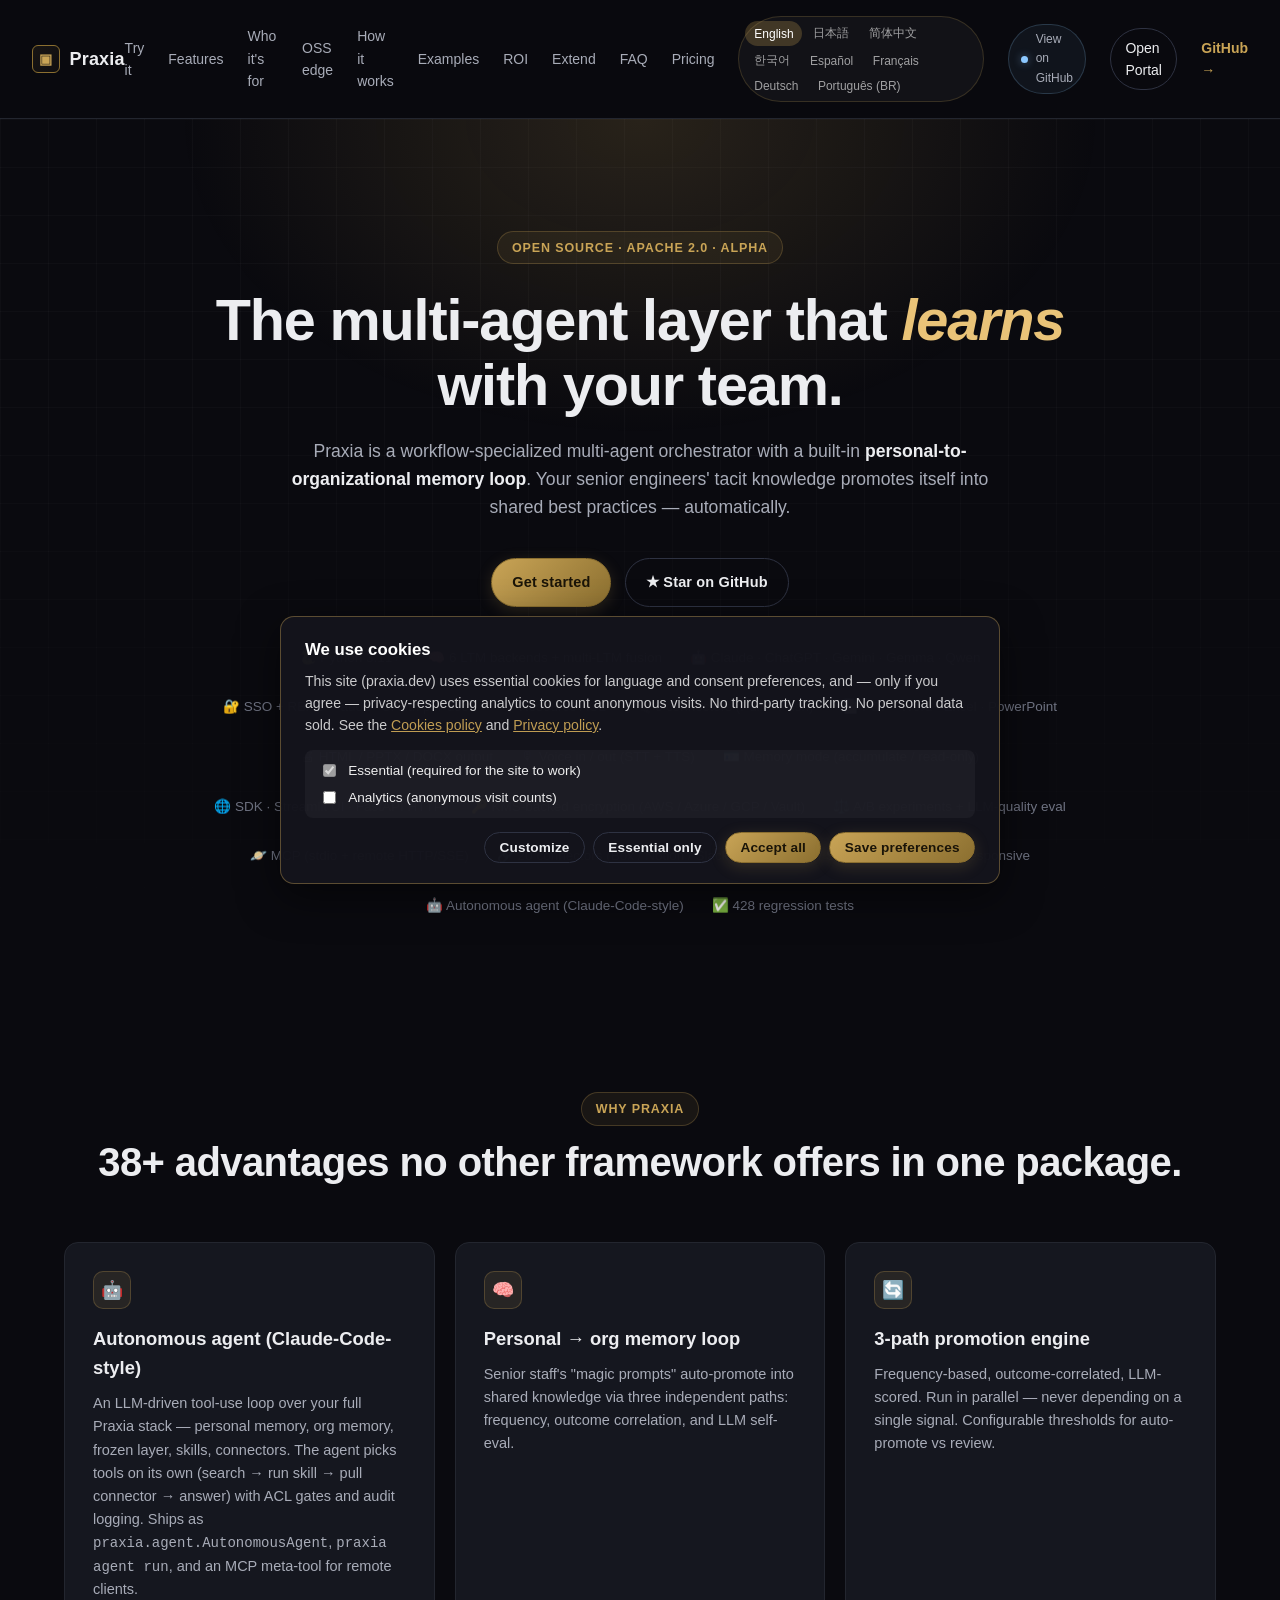
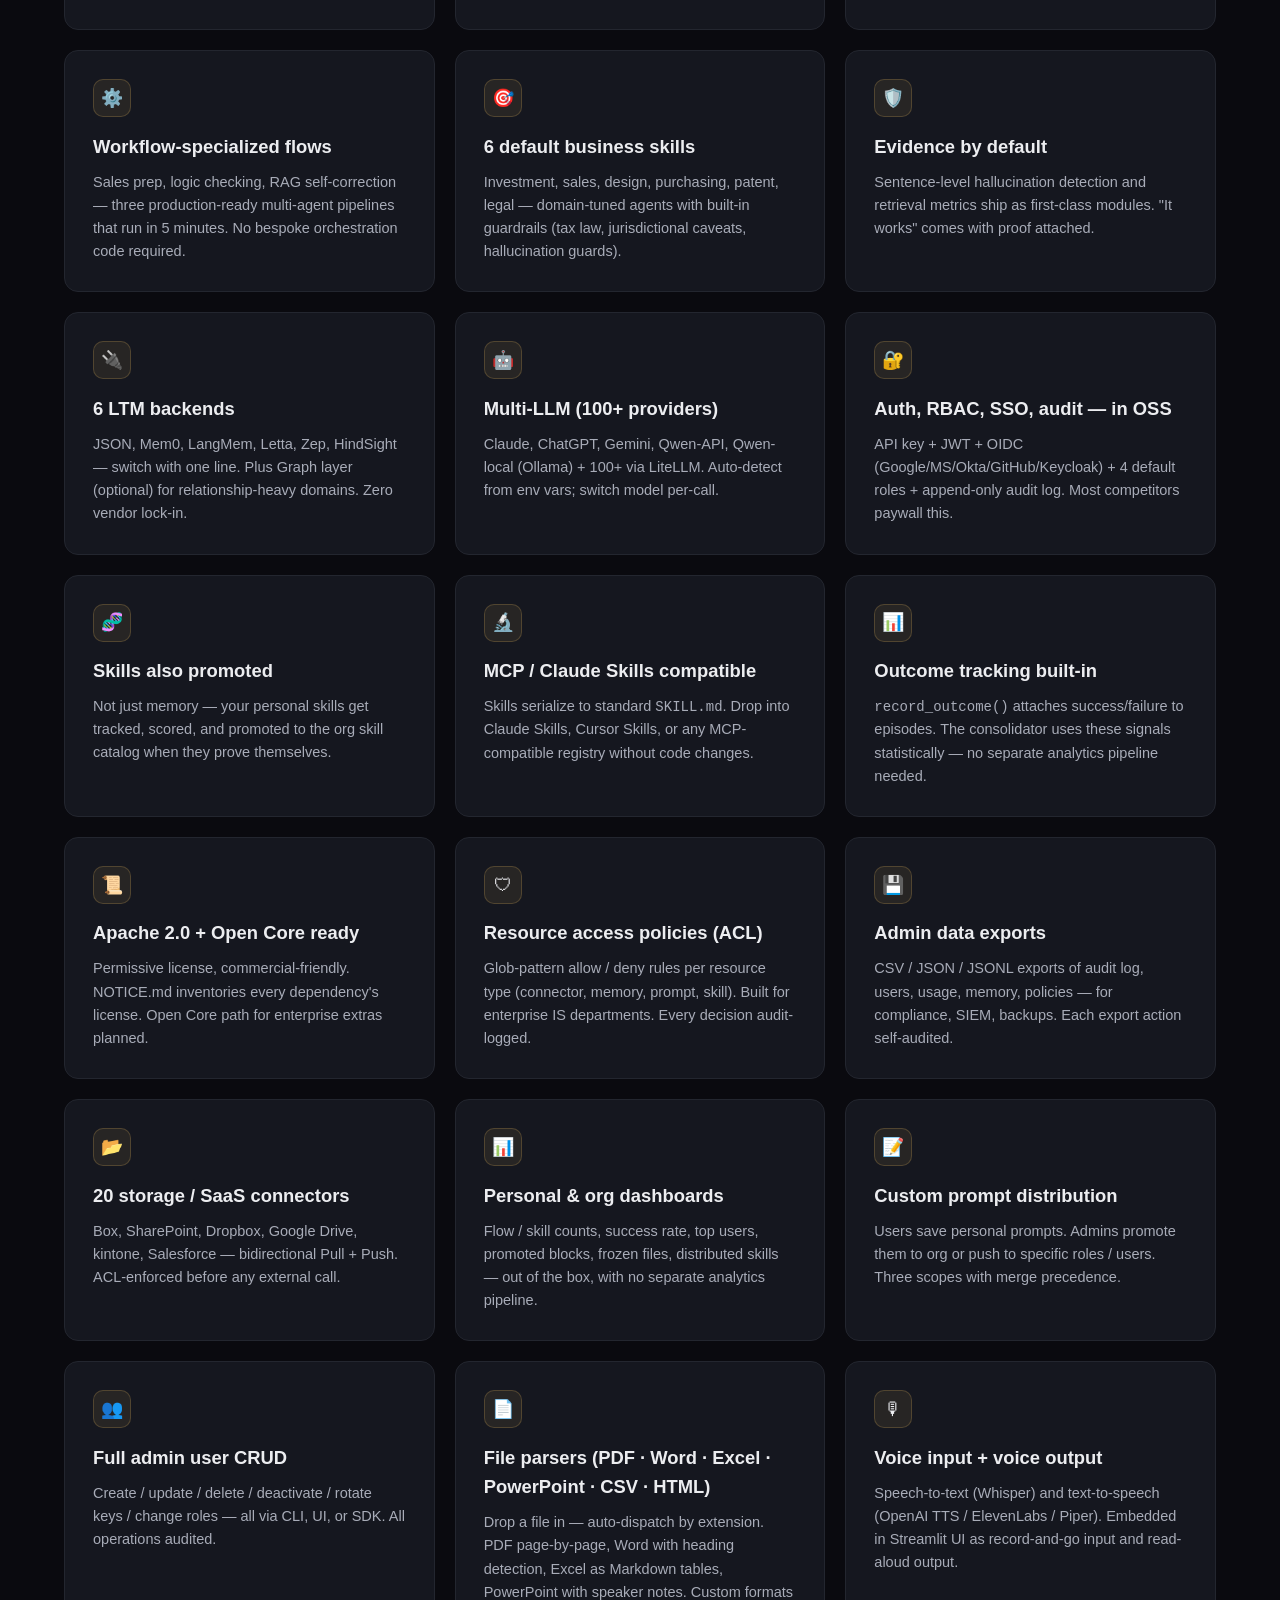
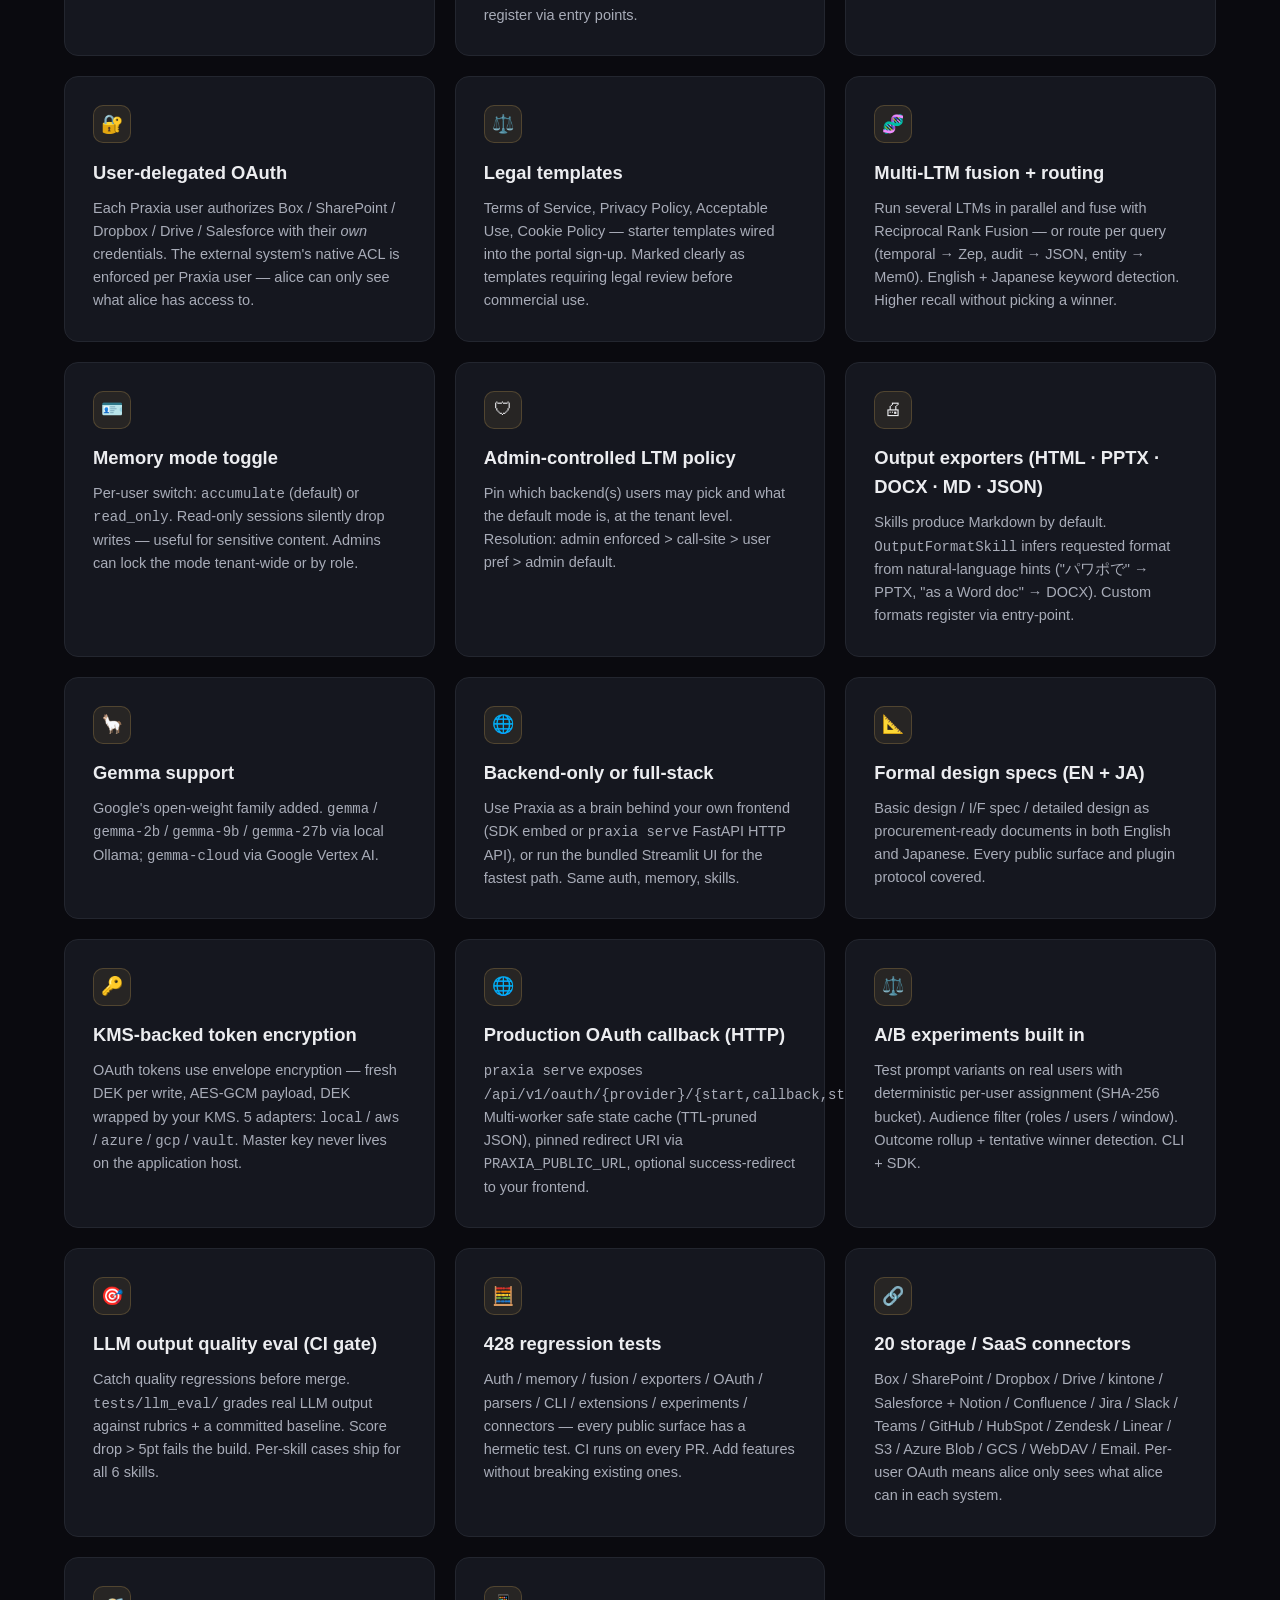
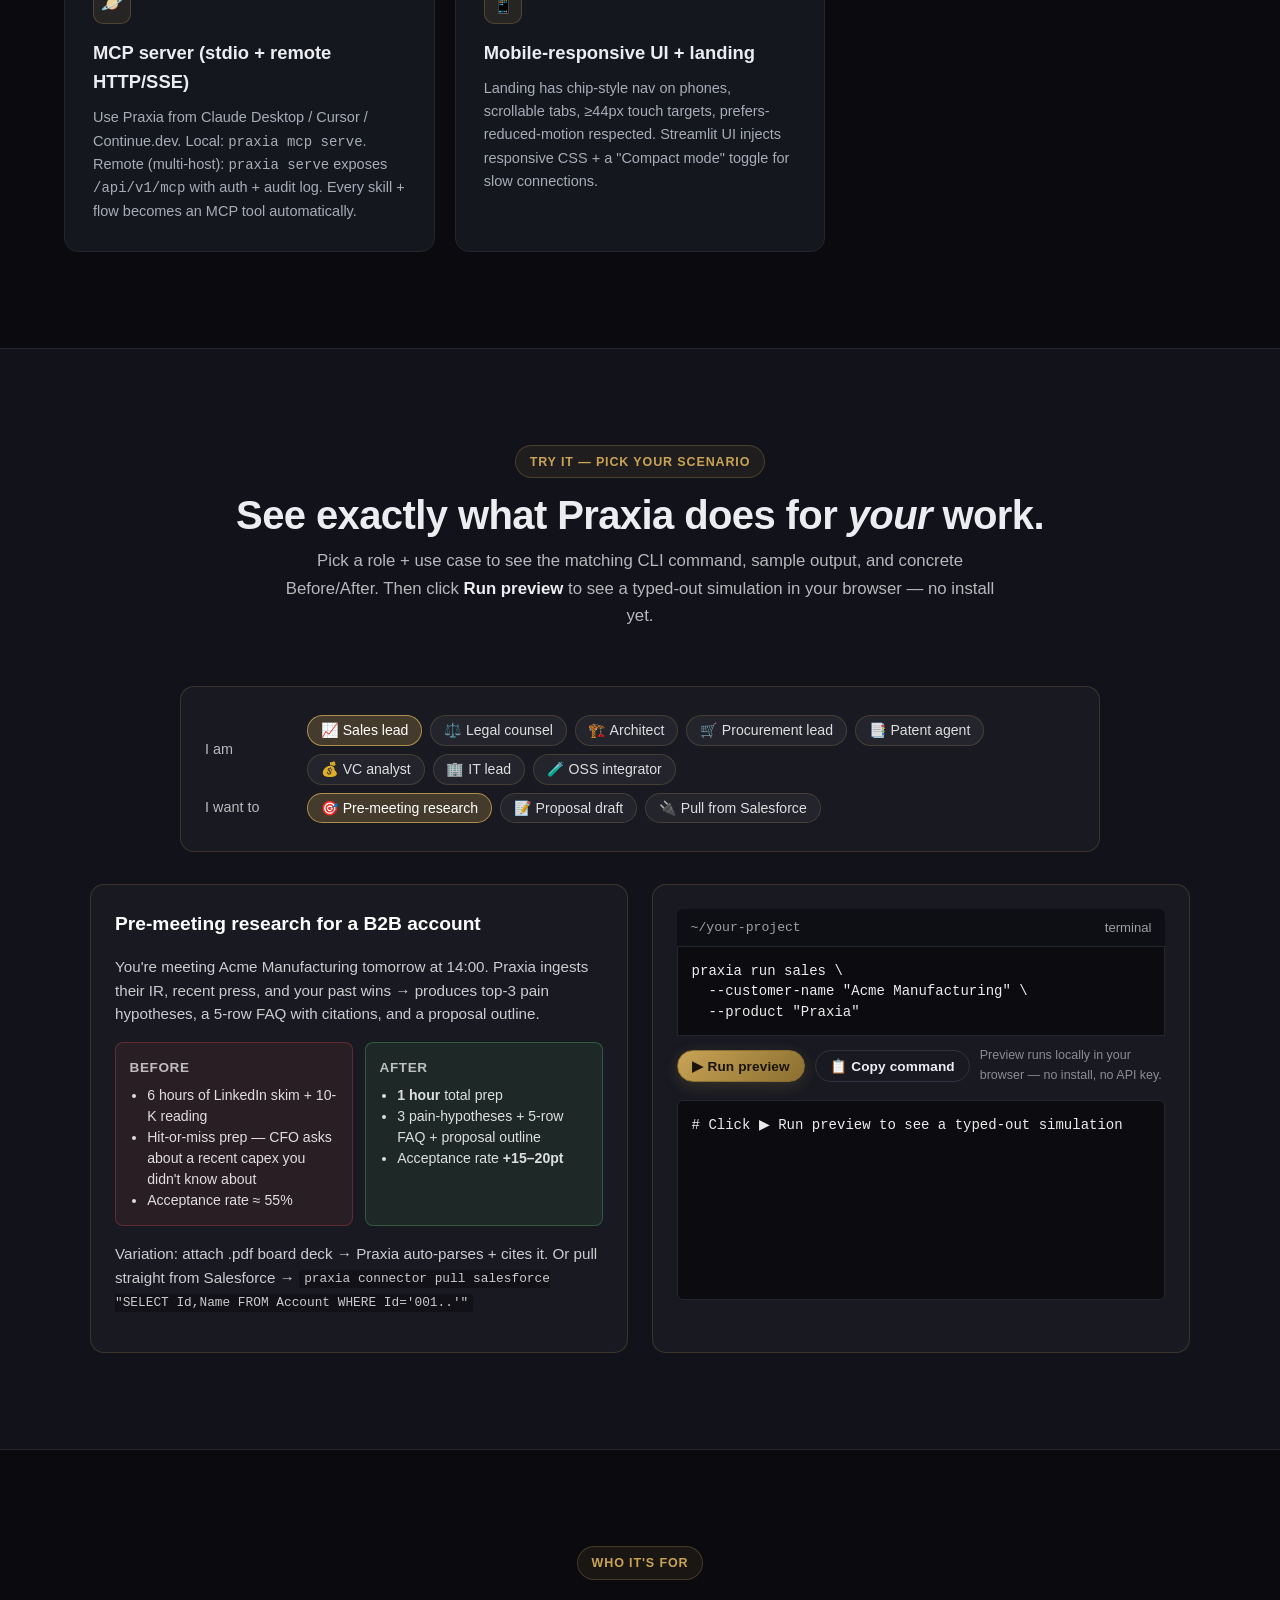
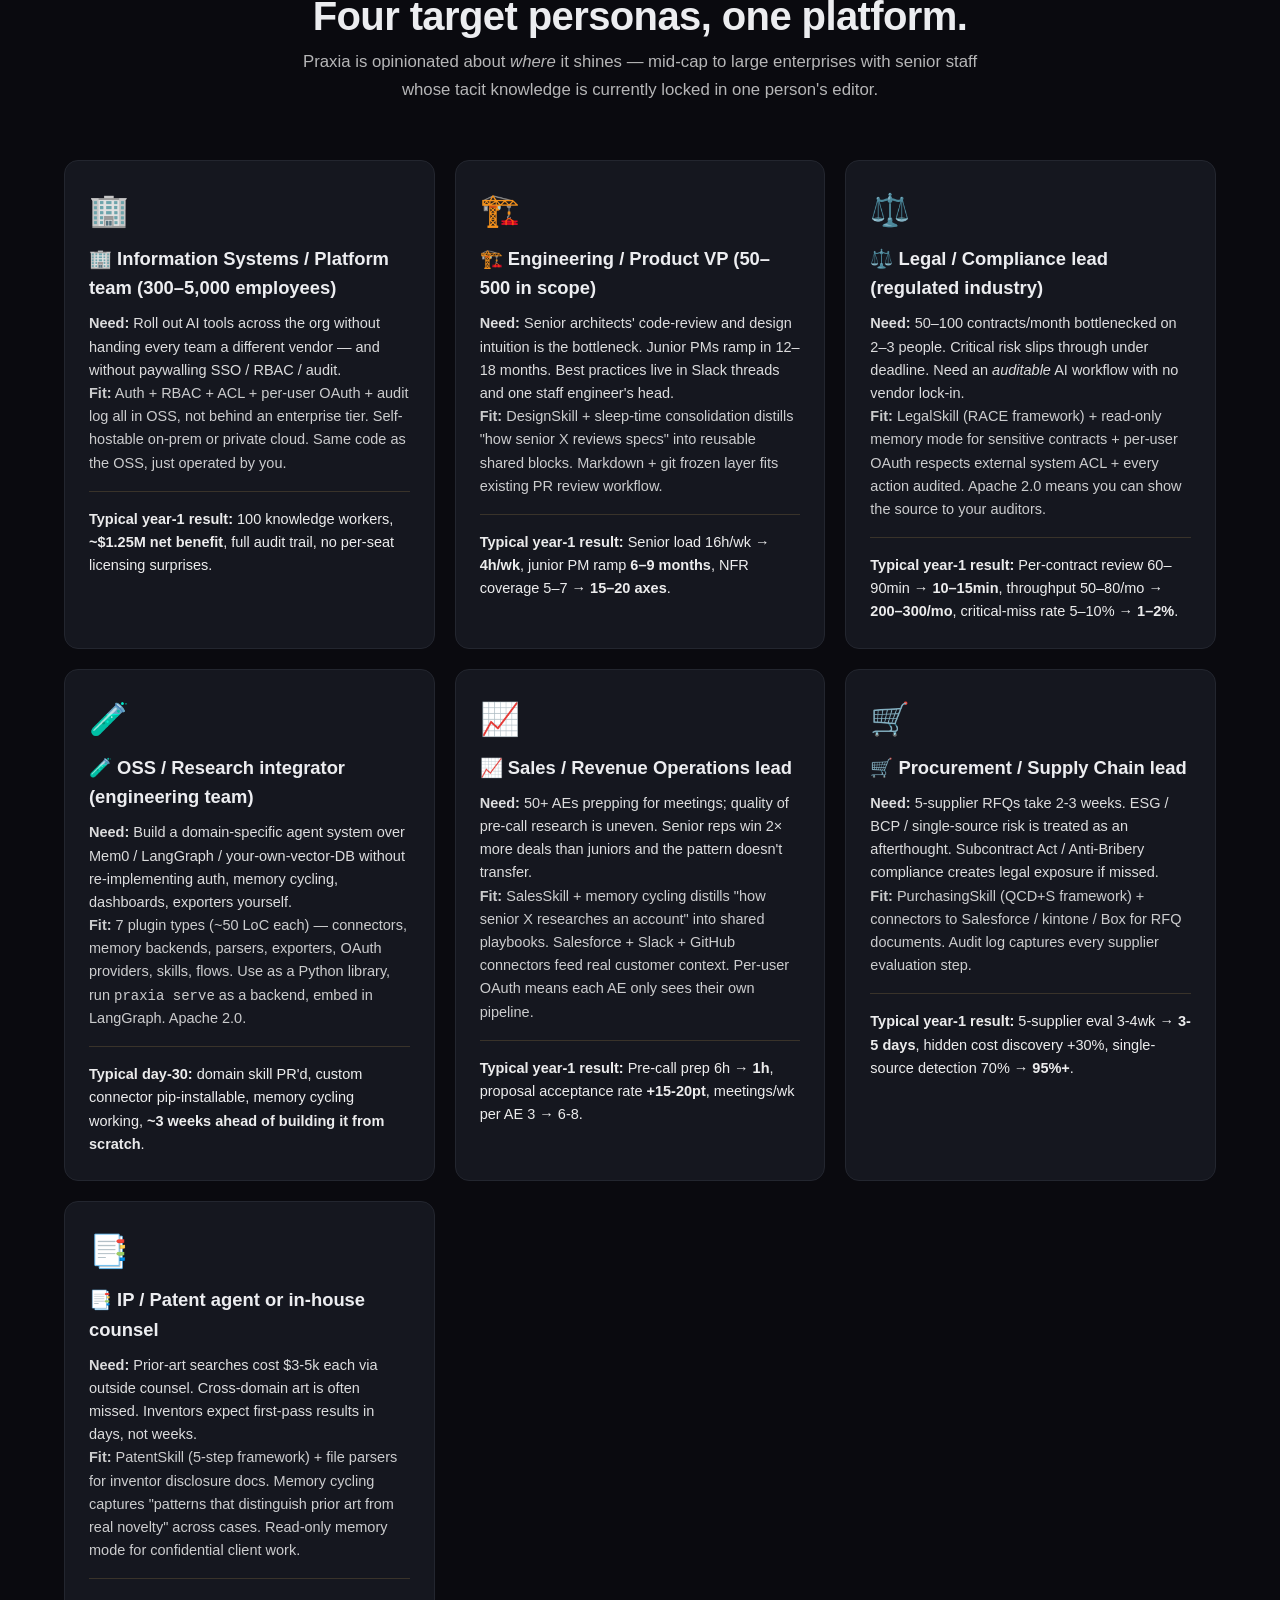
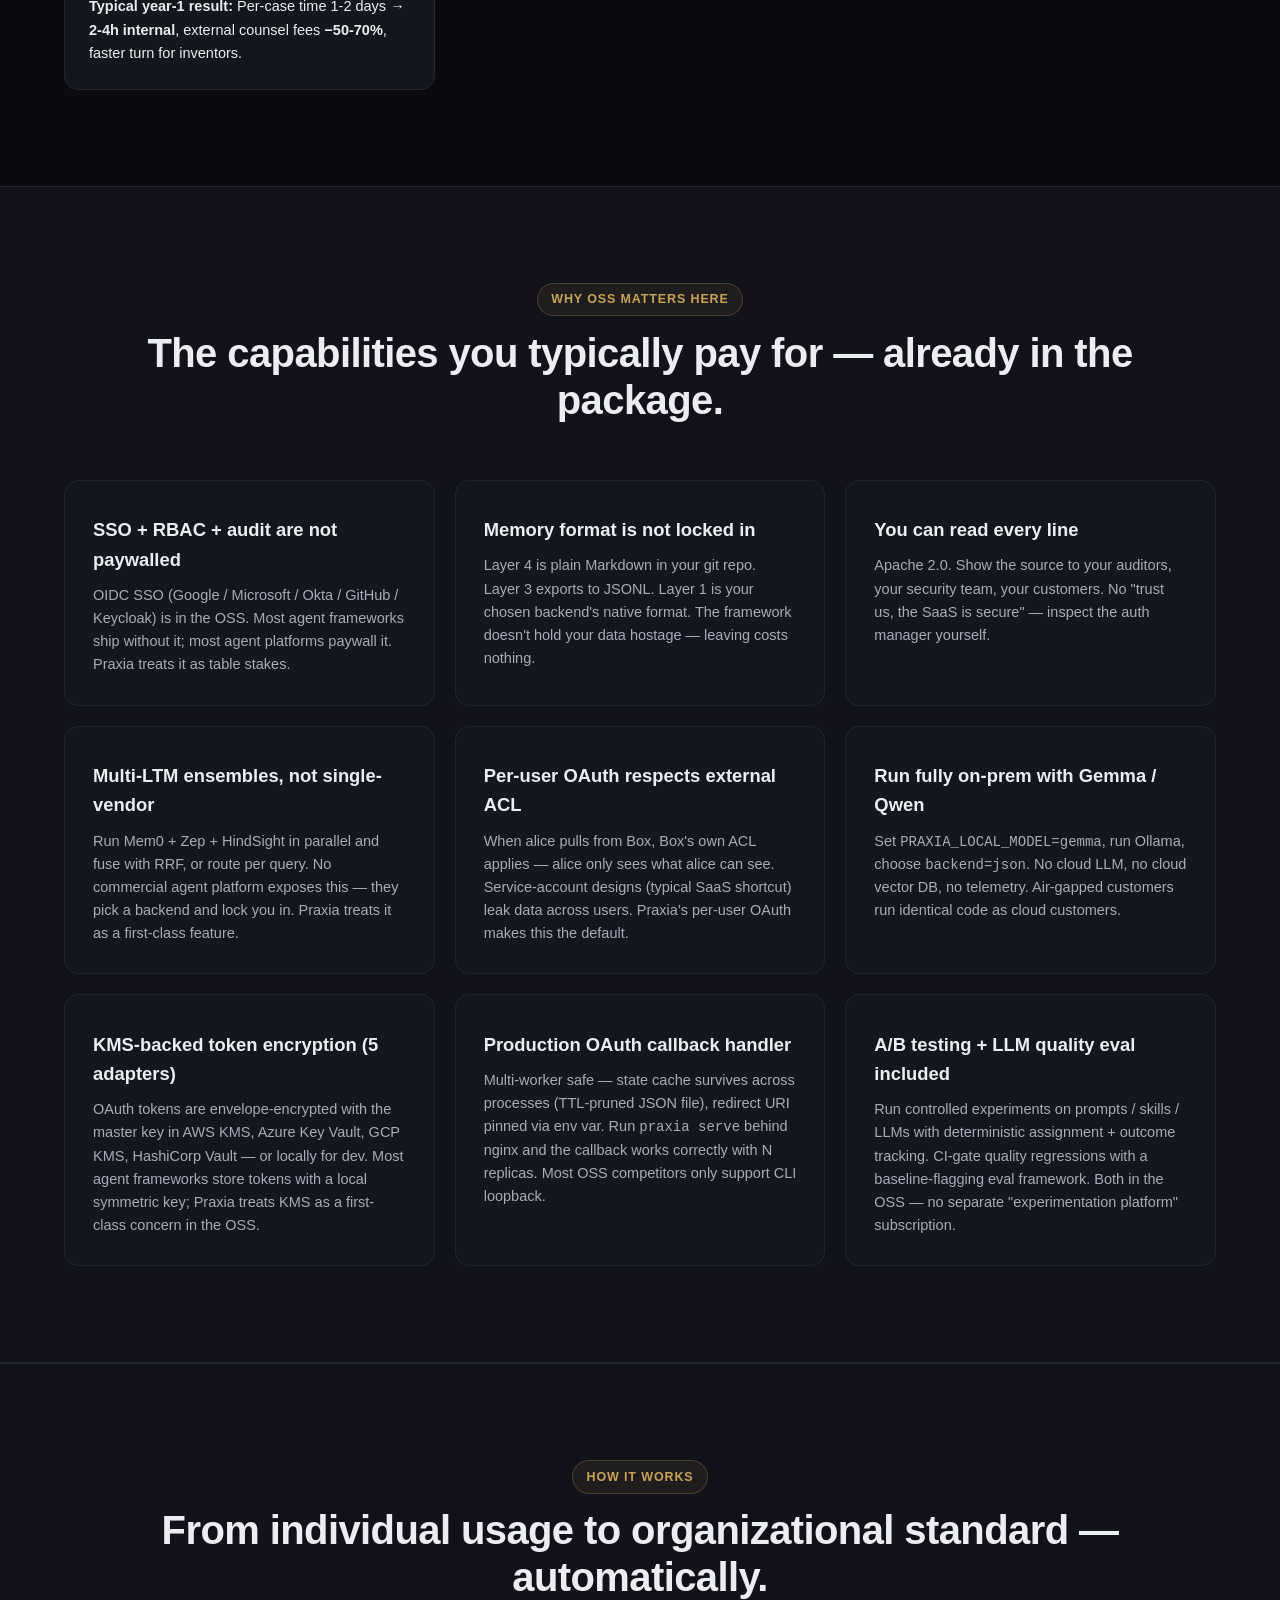
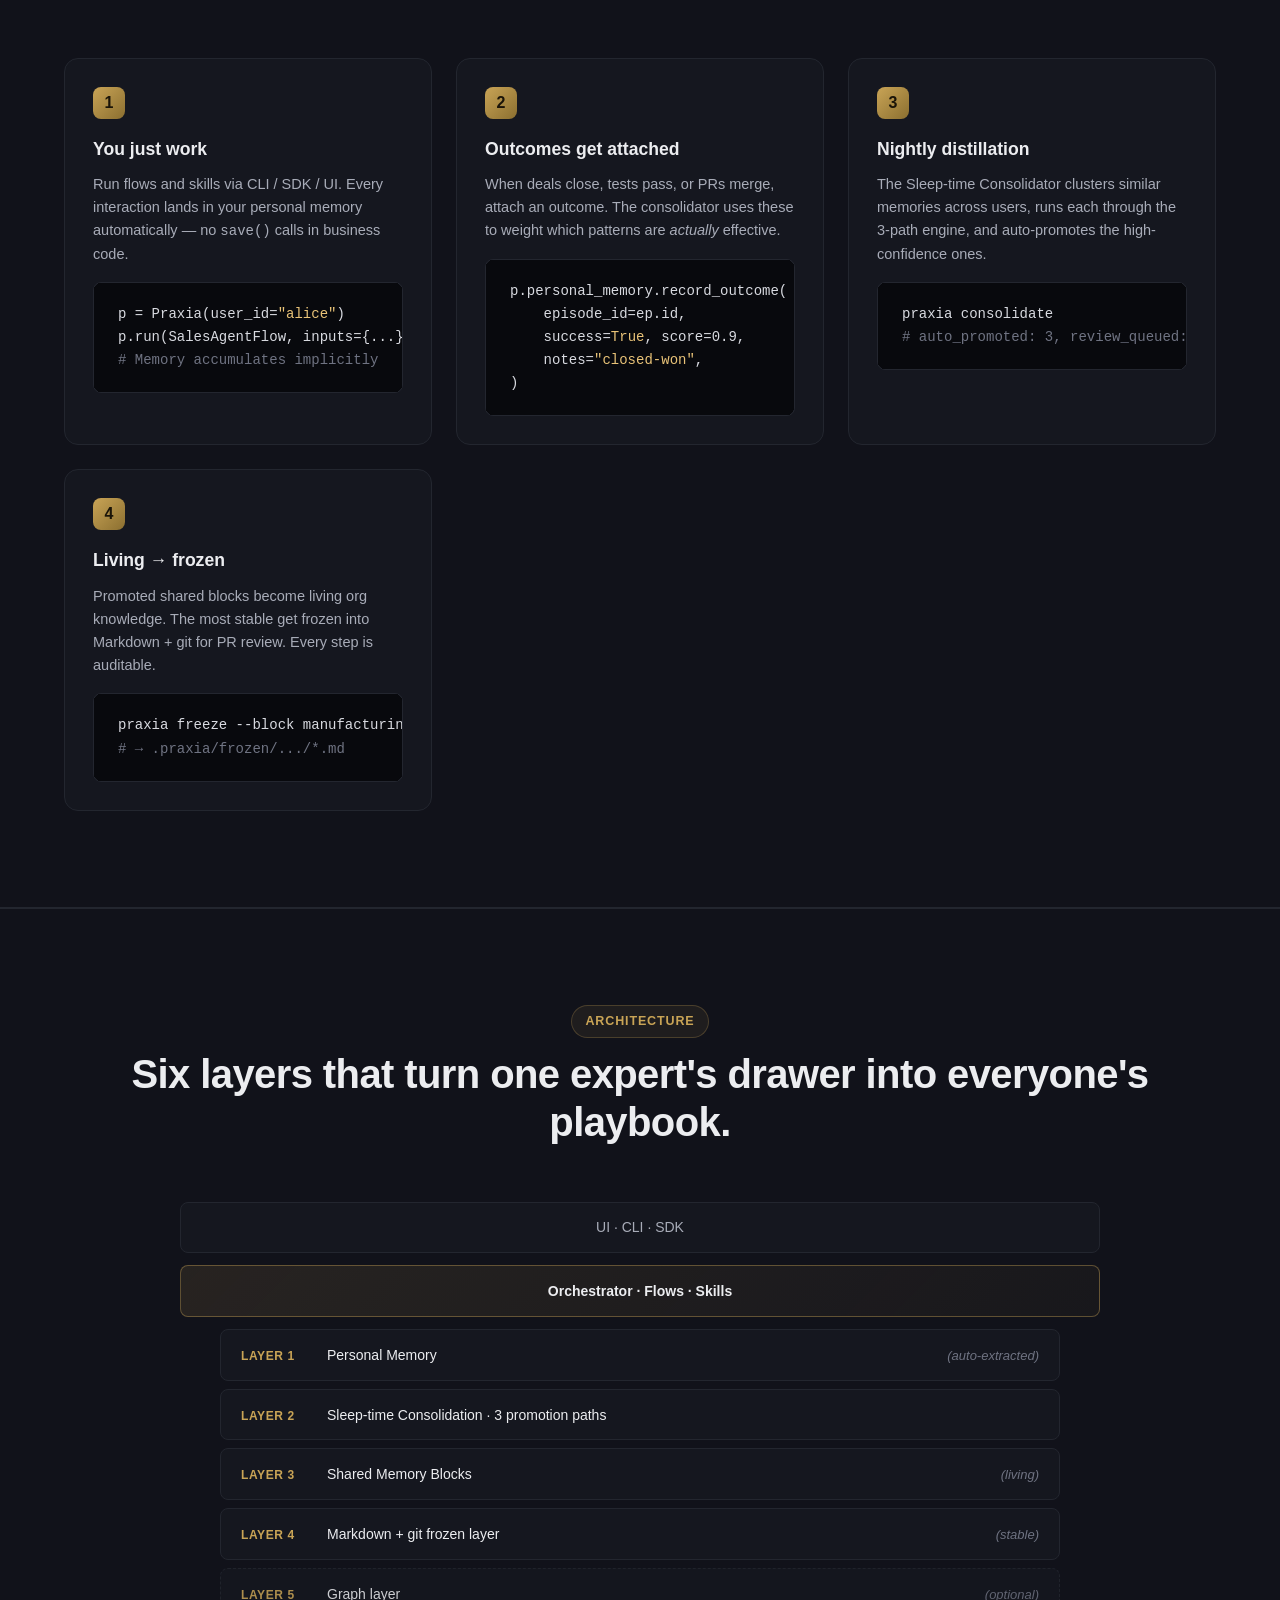
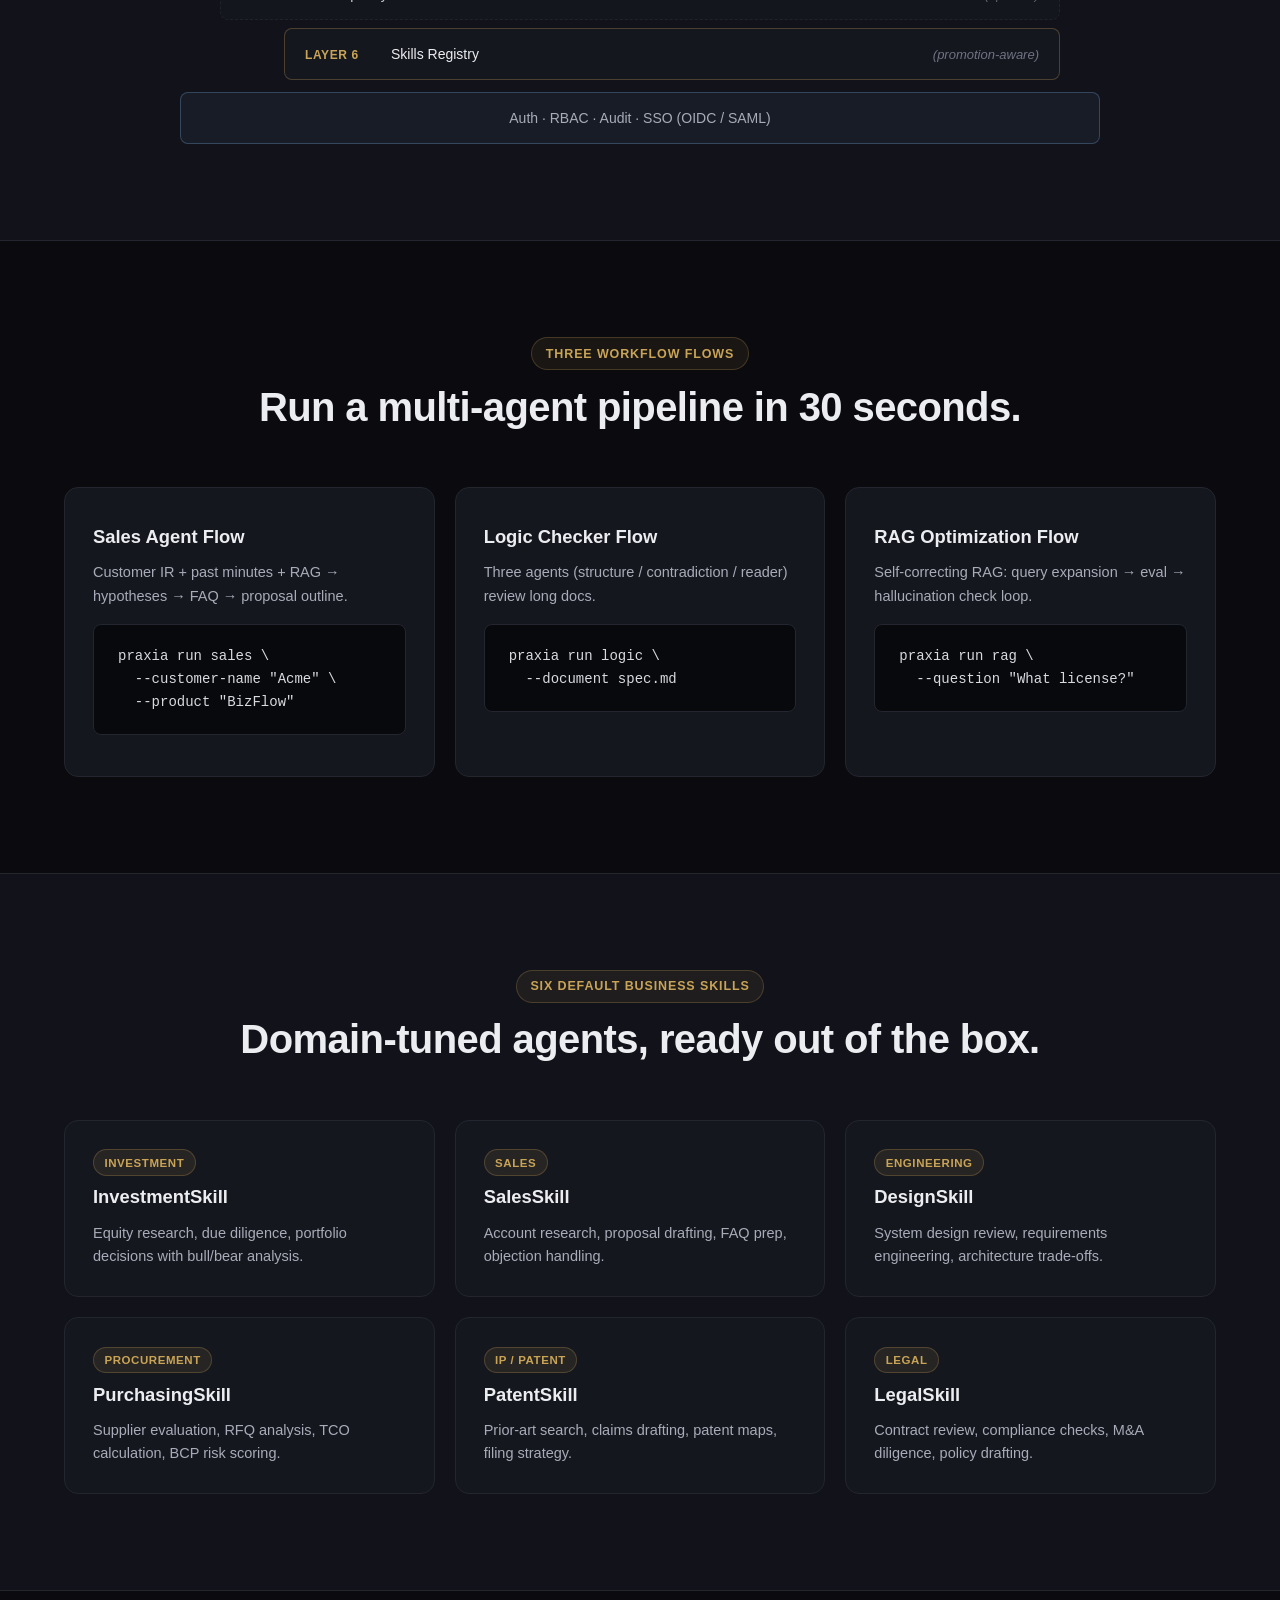
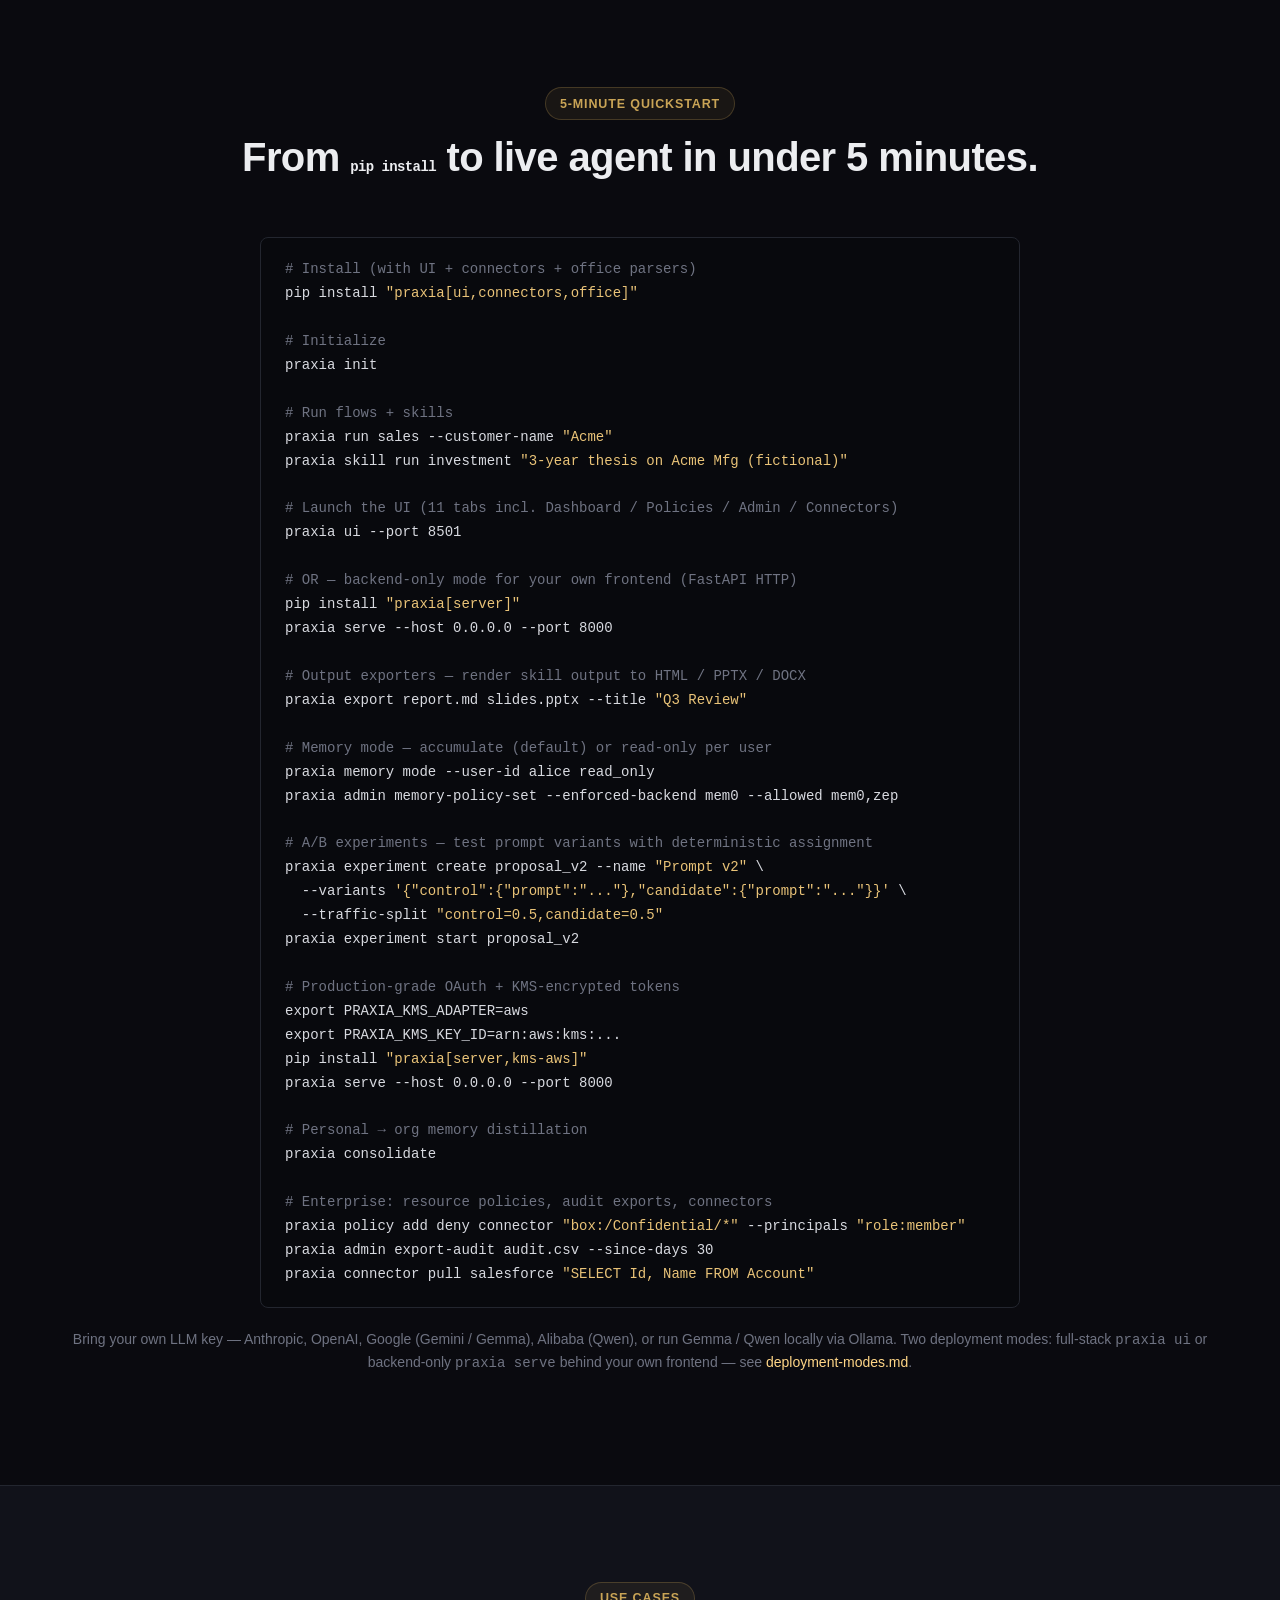
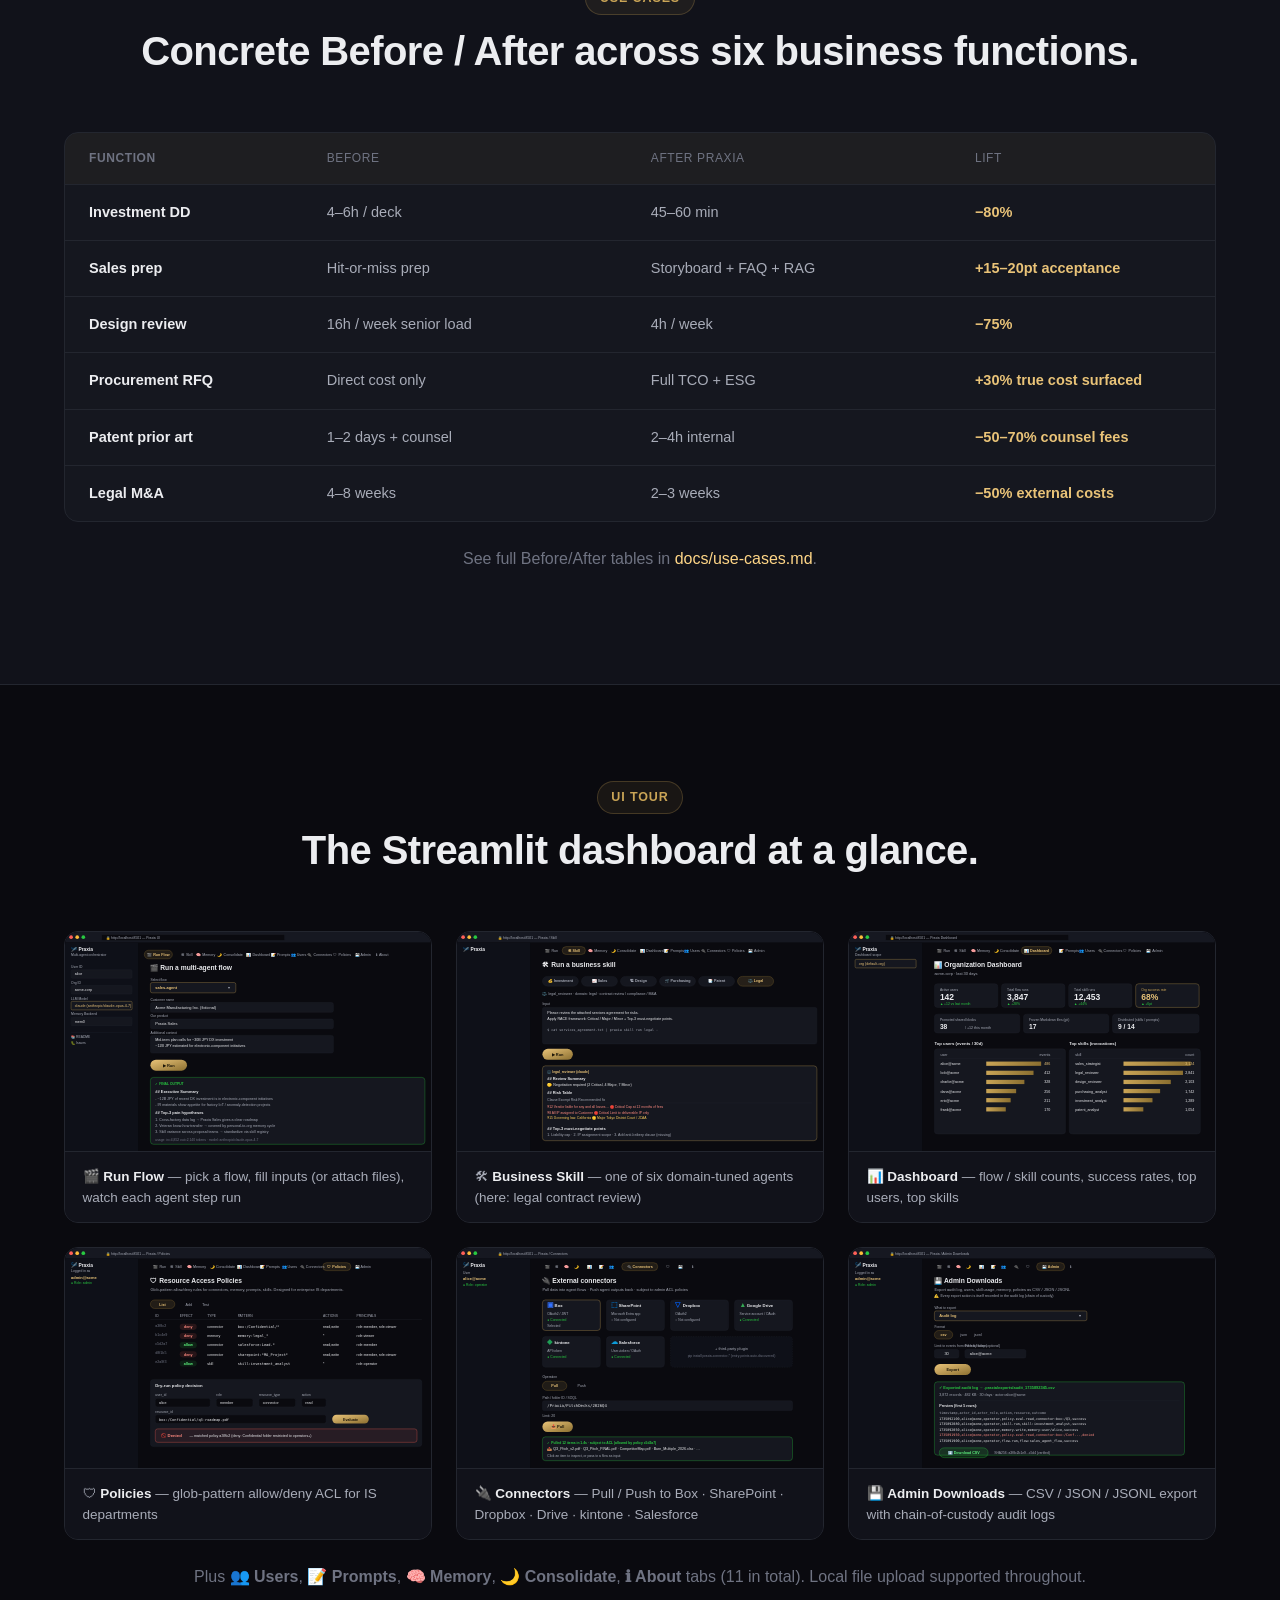
==== commit bbd1526b: "docs(landing+zenn): surface AutonomousAgent in landing/i18n and Zenn overview - Landing: new feature" ====
--- a/docs/landing/index.html
+++ b/docs/landing/index.html
@@ -107,7 +107,8 @@
         <span>🪐 MCP (stdio + remote HTTP/SSE)</span>
         <span>🔗 20 connectors (Box / Notion / Slack / Jira / GitHub / S3 / …)</span>
         <span>📱 Mobile-responsive</span>
-        <span>✅ 429 regression tests</span>
+        <span>🤖 Autonomous agent (Claude-Code-style)</span>
+        <span>✅ 428 regression tests</span>
       </div>
     </div>
   </header>
@@ -116,9 +117,14 @@
     <div class="container">
       <div class="section-head">
         <span class="kicker" data-i18n="features.kicker">Why Praxia</span>
-        <h2 data-i18n="features.h2">37+ advantages no other framework offers in one package.</h2>
+        <h2 data-i18n="features.h2">38+ advantages no other framework offers in one package.</h2>
       </div>
       <div class="grid grid-3">
+        <article class="card">
+          <div class="card-icon">🤖</div>
+          <h3 data-i18n="feat.autonomous_agent">Autonomous agent (Claude-Code-style)</h3>
+          <p data-i18n="feat.autonomous_agent.body">An LLM-driven tool-use loop over your full Praxia stack — personal memory, org memory, frozen layer, skills, connectors. The agent picks tools on its own (search → run skill → pull connector → answer) with ACL gates and audit logging. Ships as <code>praxia.agent.AutonomousAgent</code>, <code>praxia agent run</code>, and an MCP meta-tool for remote clients.</p>
+        </article>
         <article class="card">
           <div class="card-icon">🧠</div>
           <h3 data-i18n="feat.memory_loop">Personal → org memory loop</h3>
@@ -286,7 +292,7 @@
         </article>
         <article class="card">
           <div class="card-icon">🧮</div>
-          <h3 data-i18n="feat.tests">429 regression tests</h3>
+          <h3 data-i18n="feat.tests">428 regression tests</h3>
           <p>Auth / memory / fusion / exporters / OAuth / parsers / CLI / extensions / experiments / connectors — every public surface has a hermetic test. CI runs on every PR. Add features without breaking existing ones.</p>
         </article>
         <article class="card">
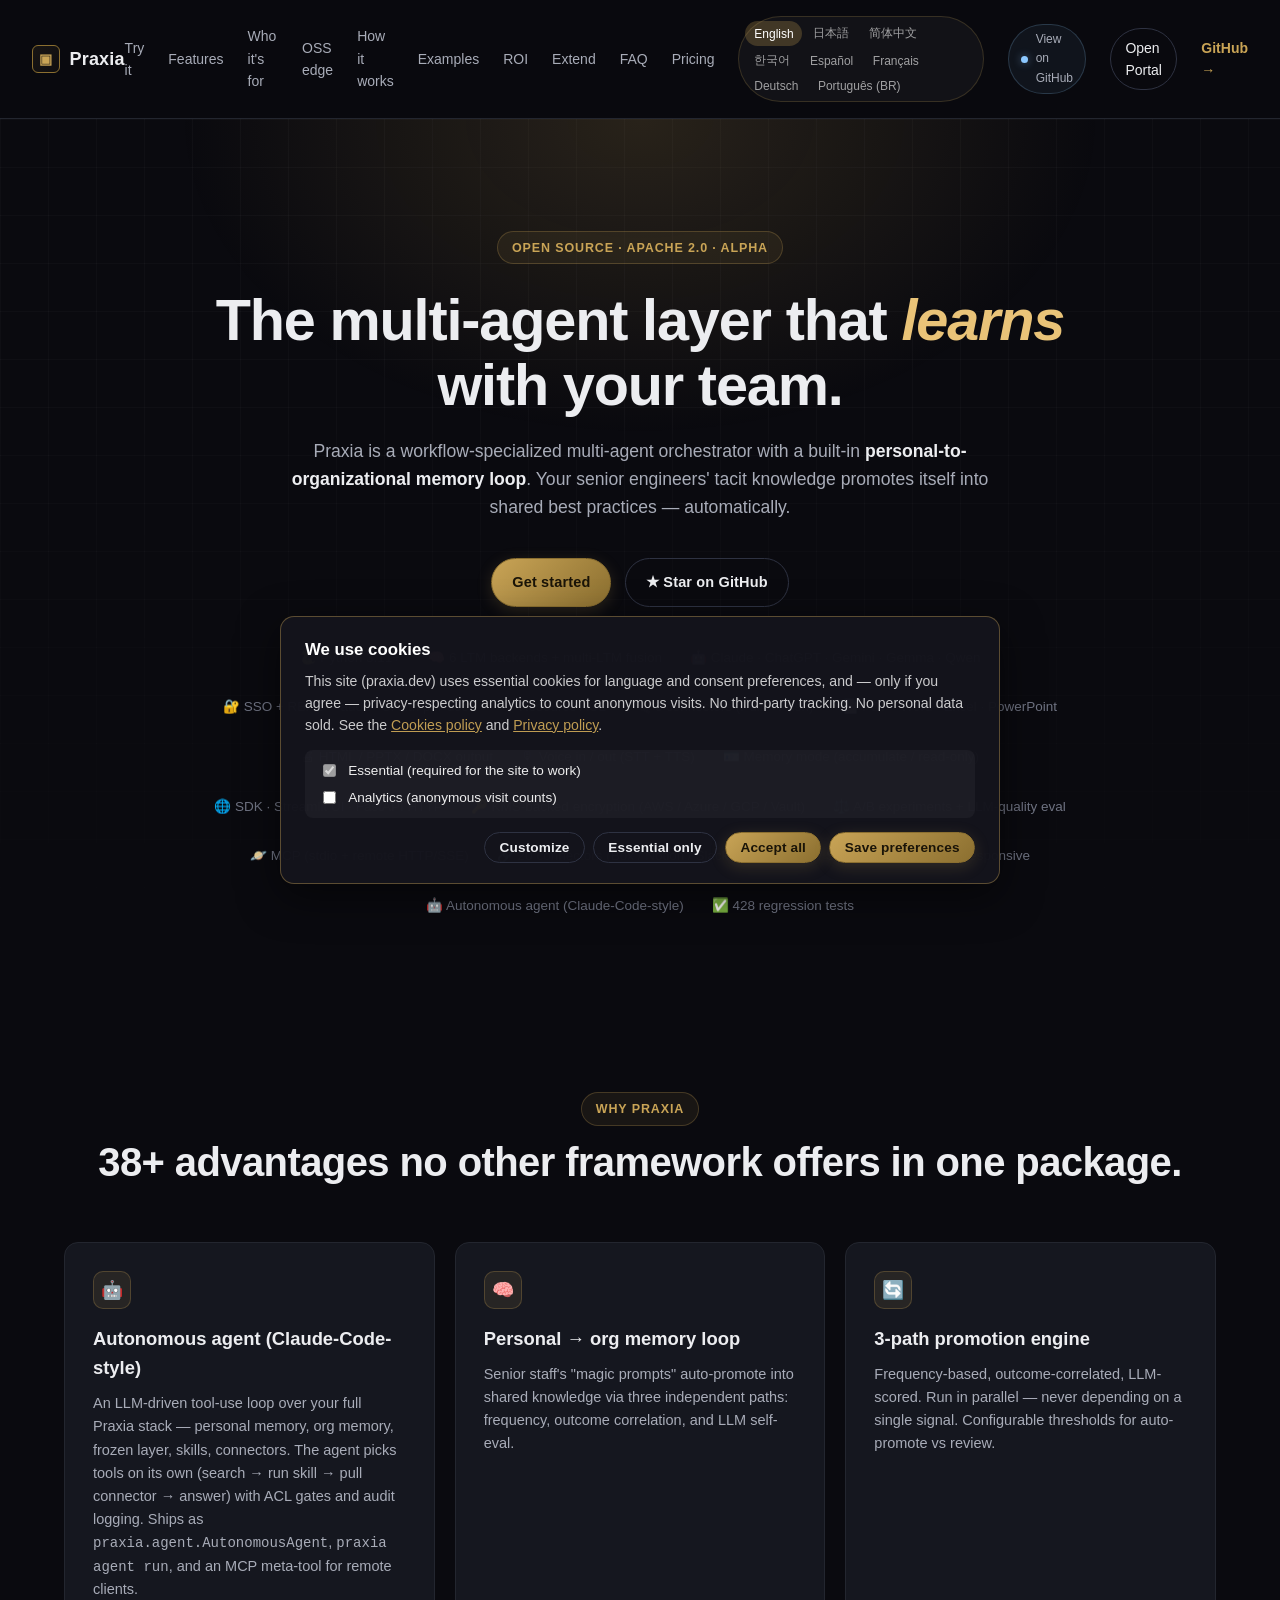
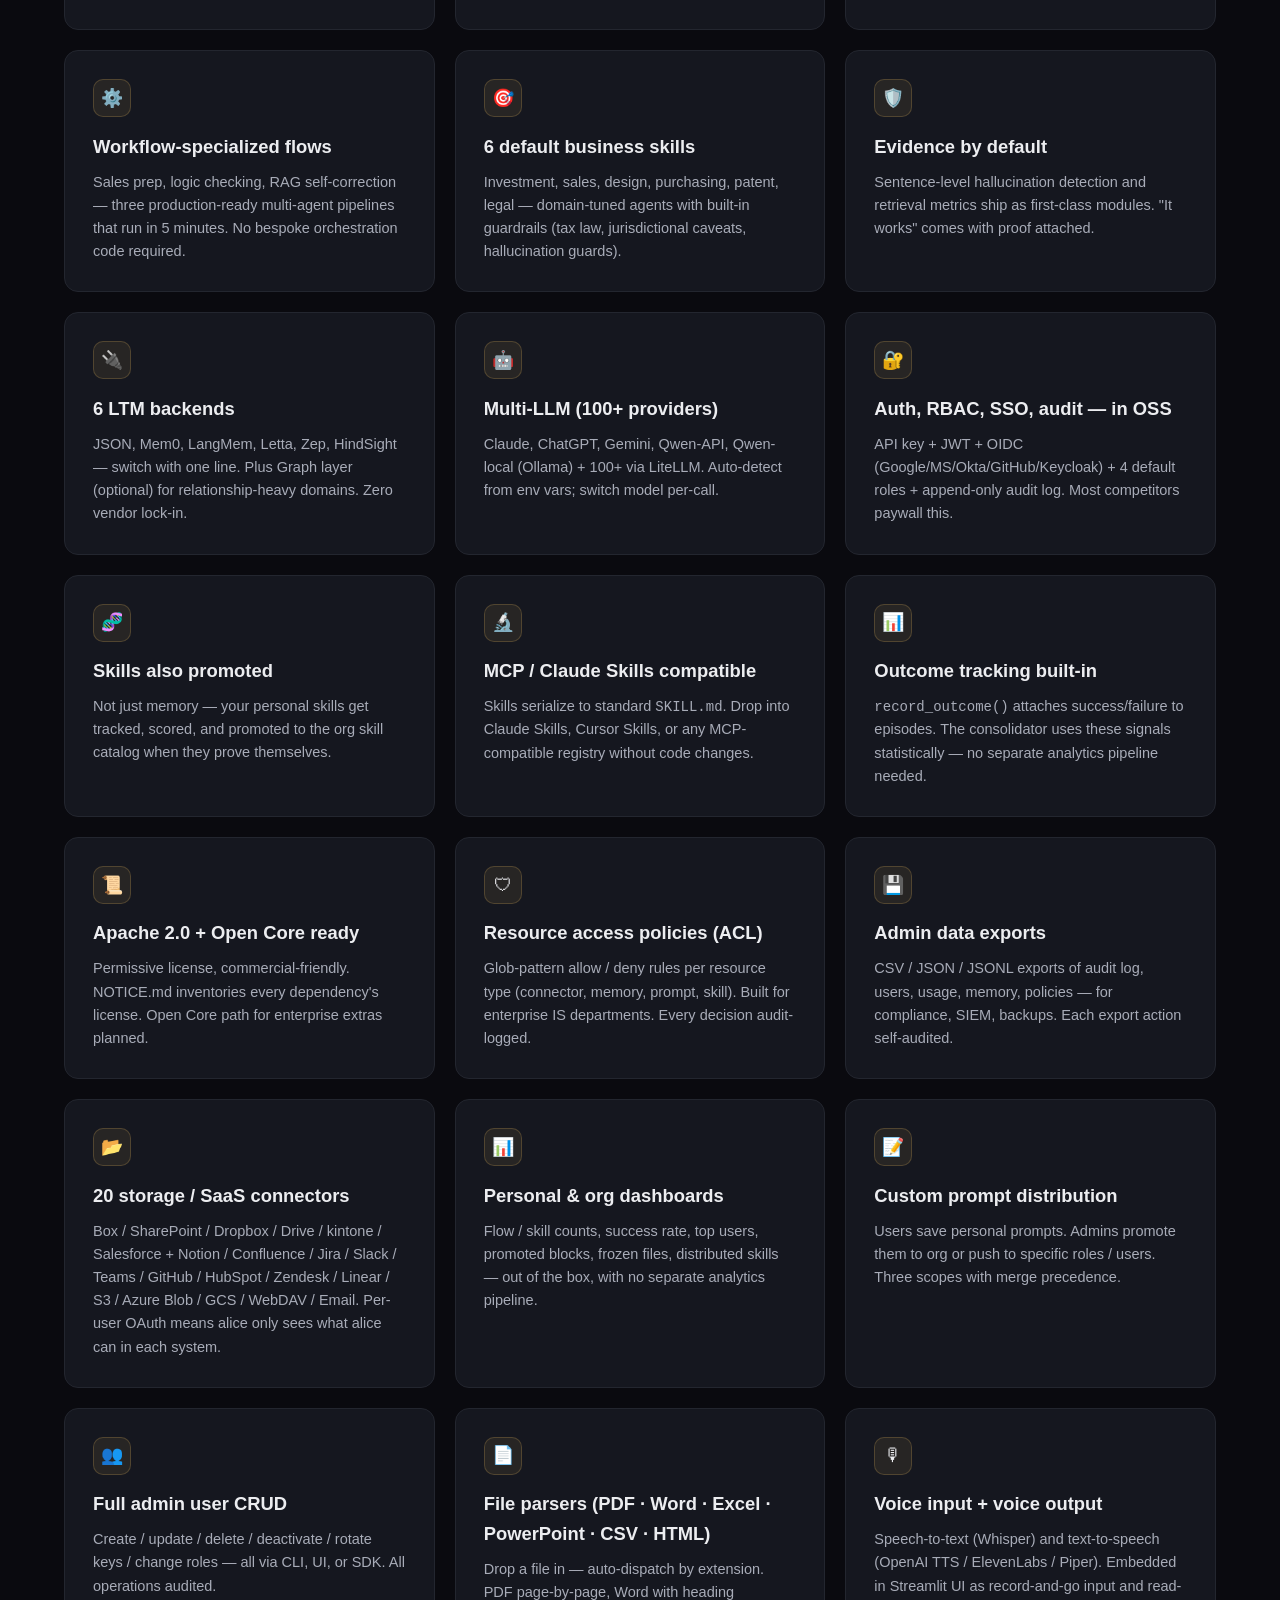
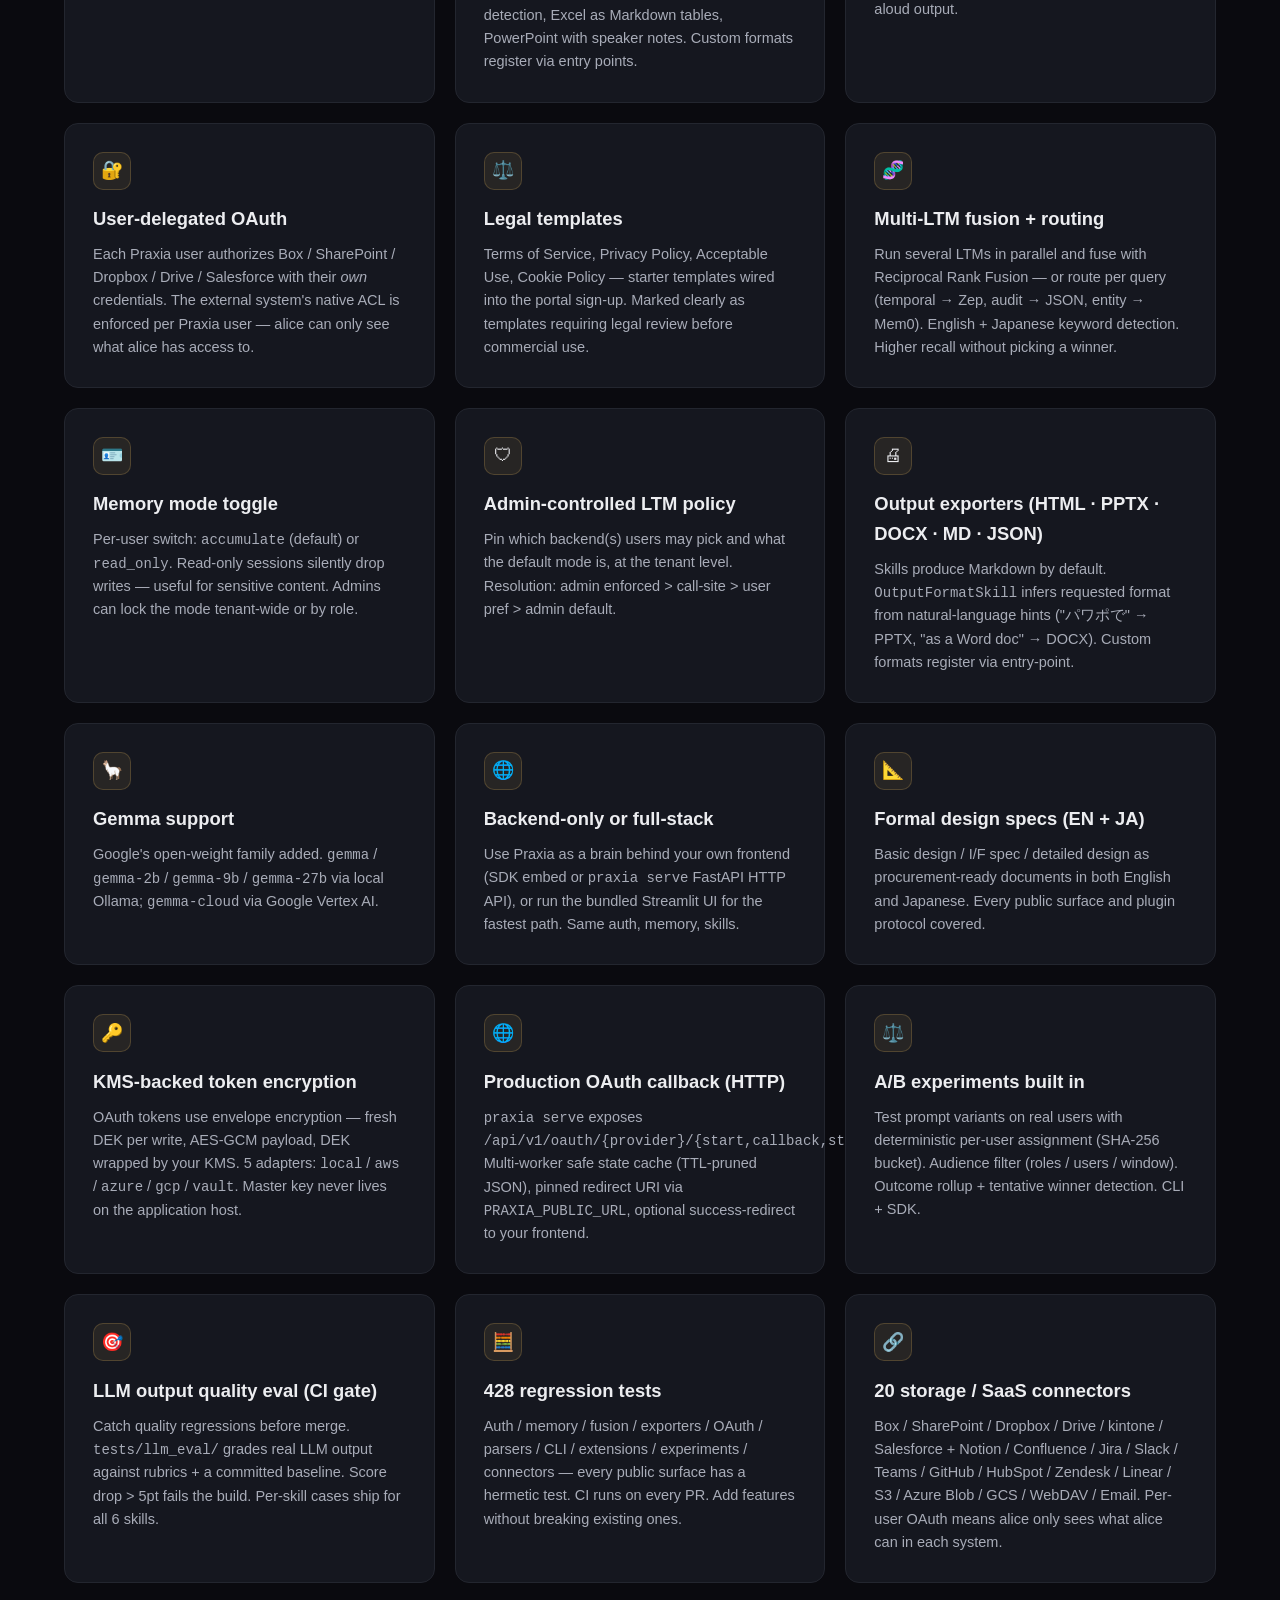
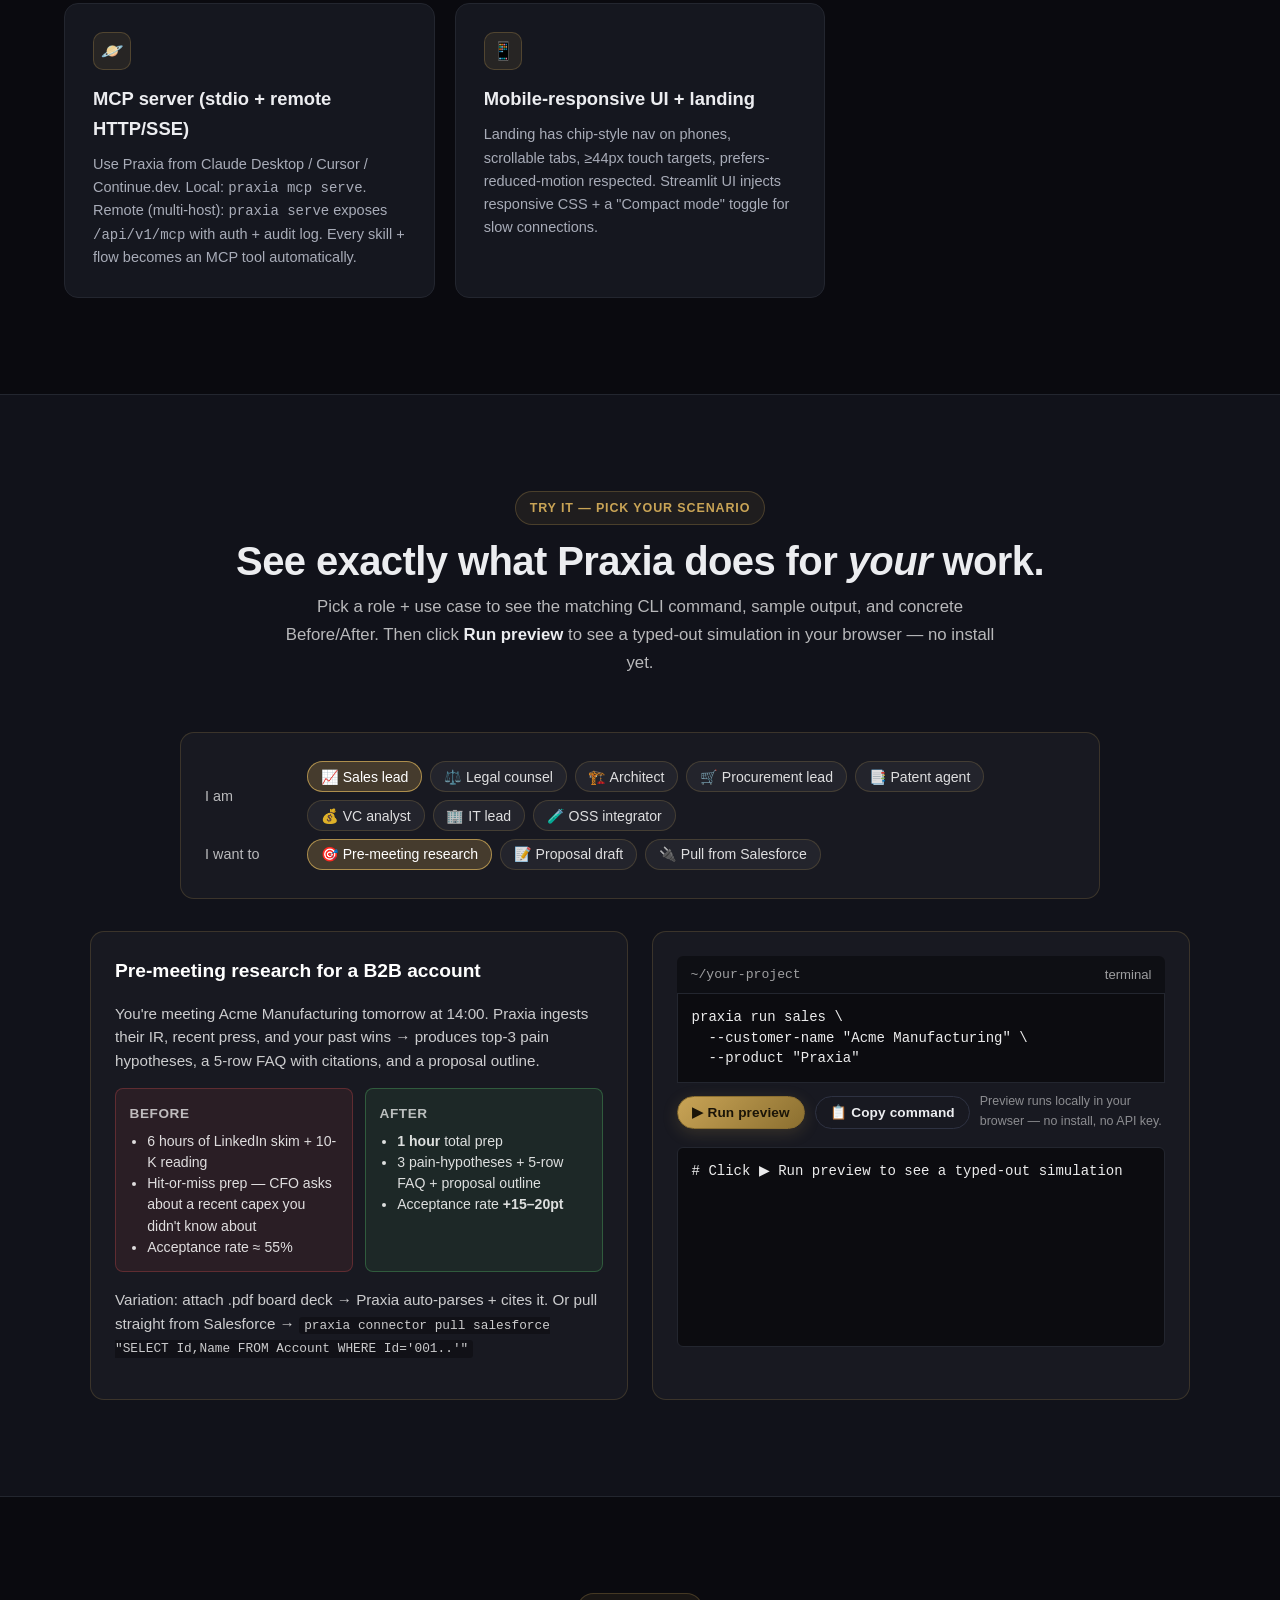
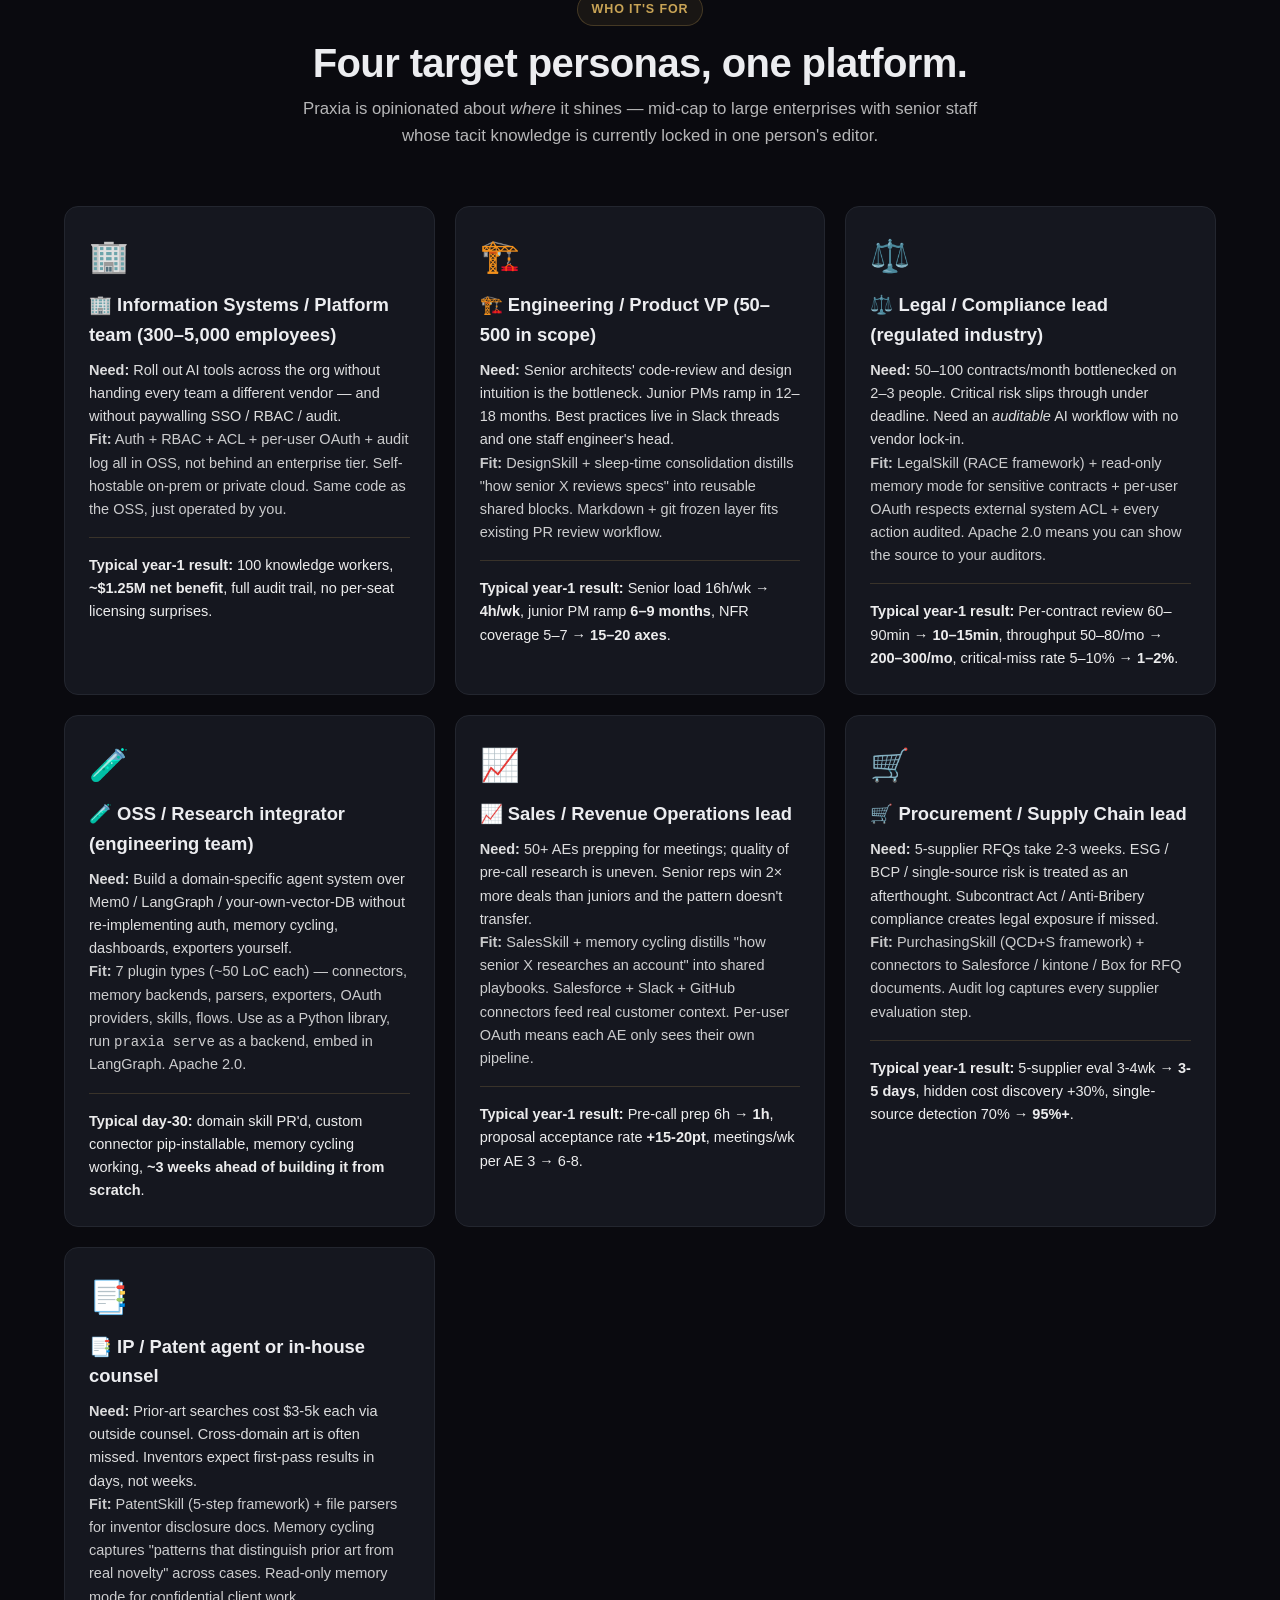
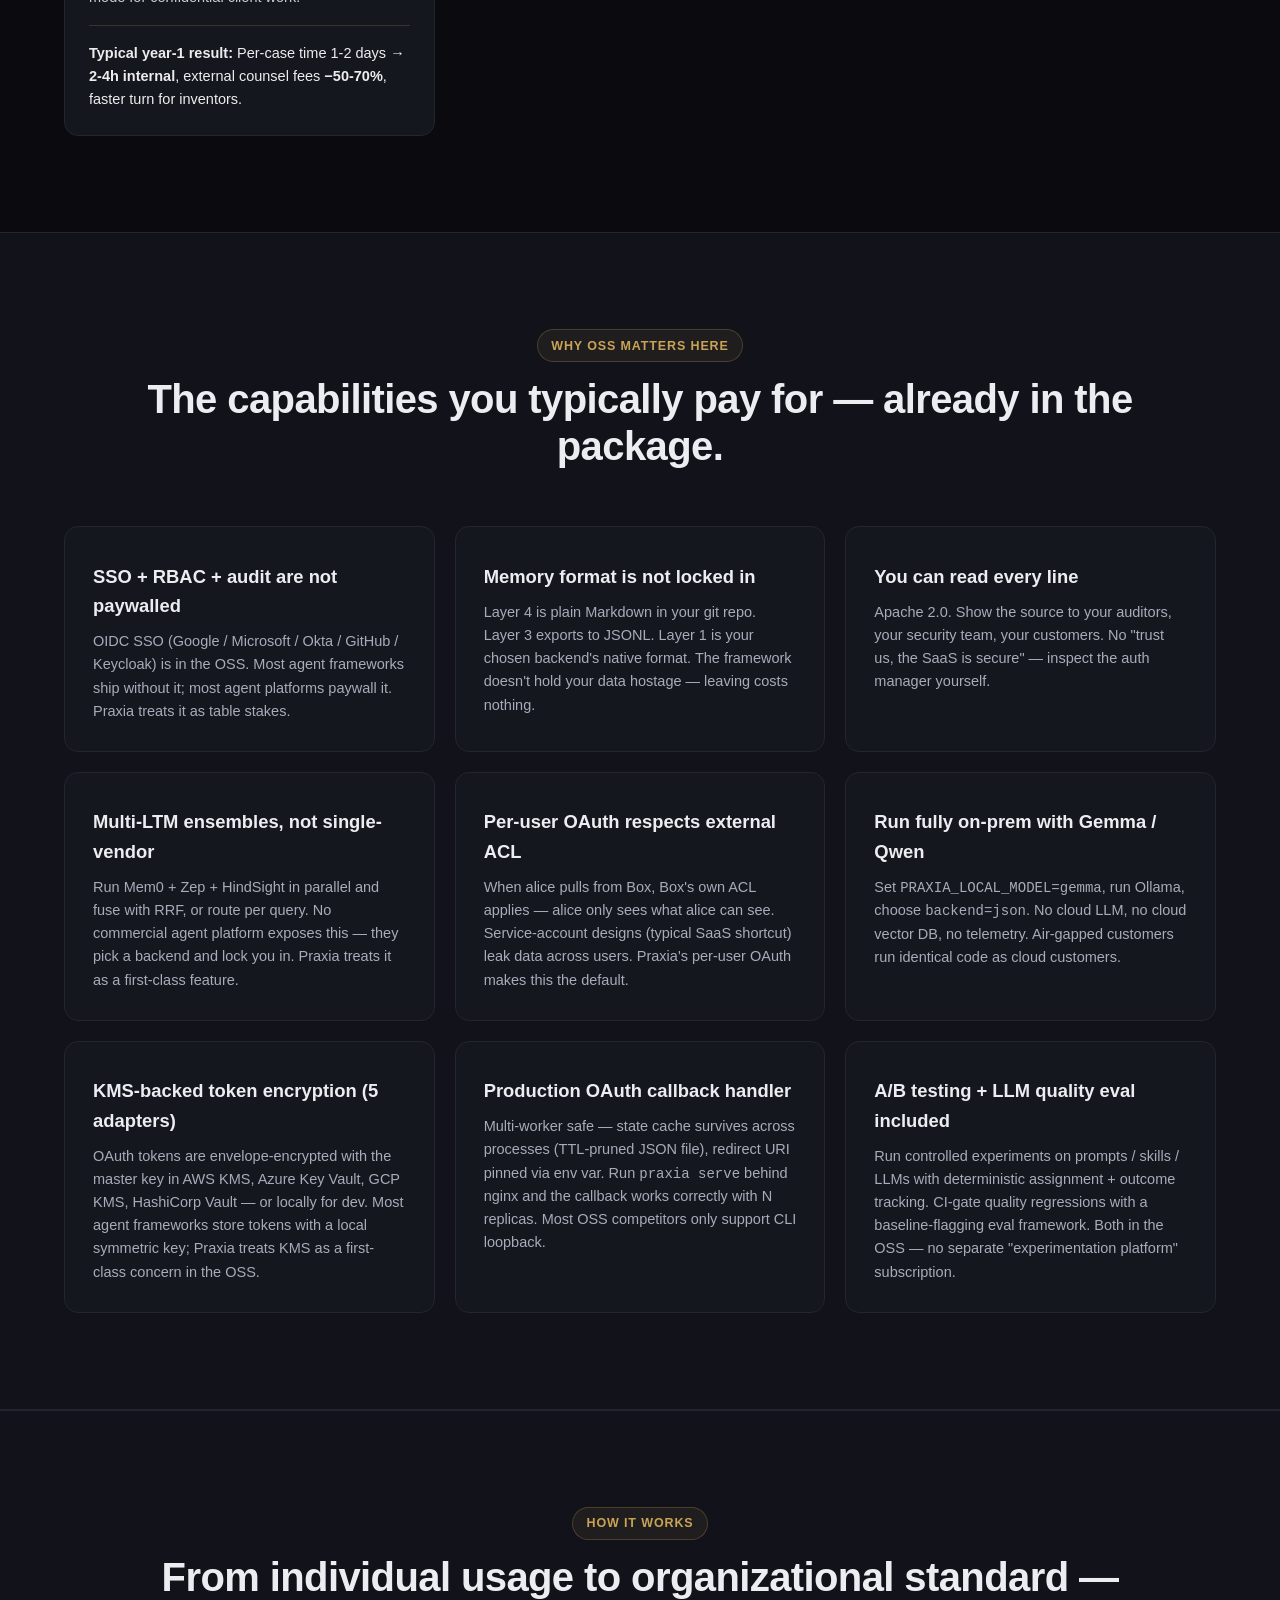
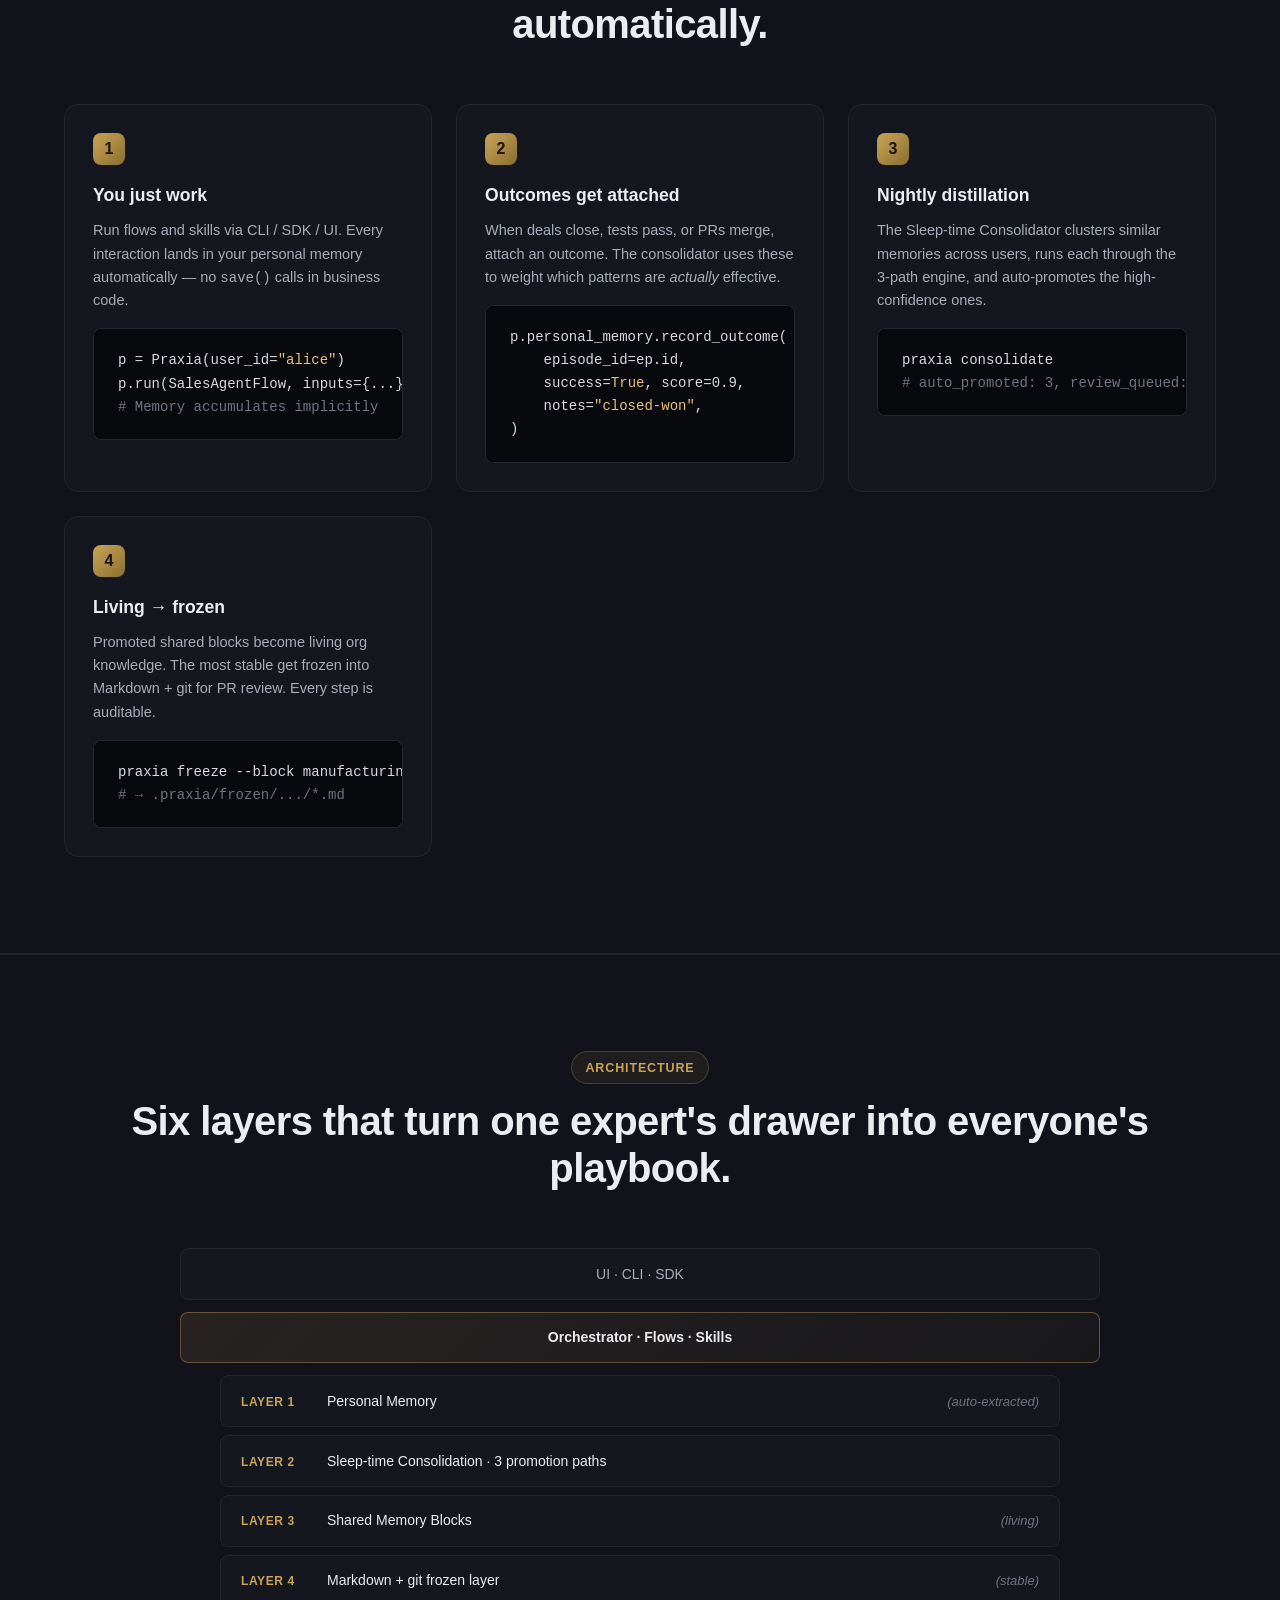
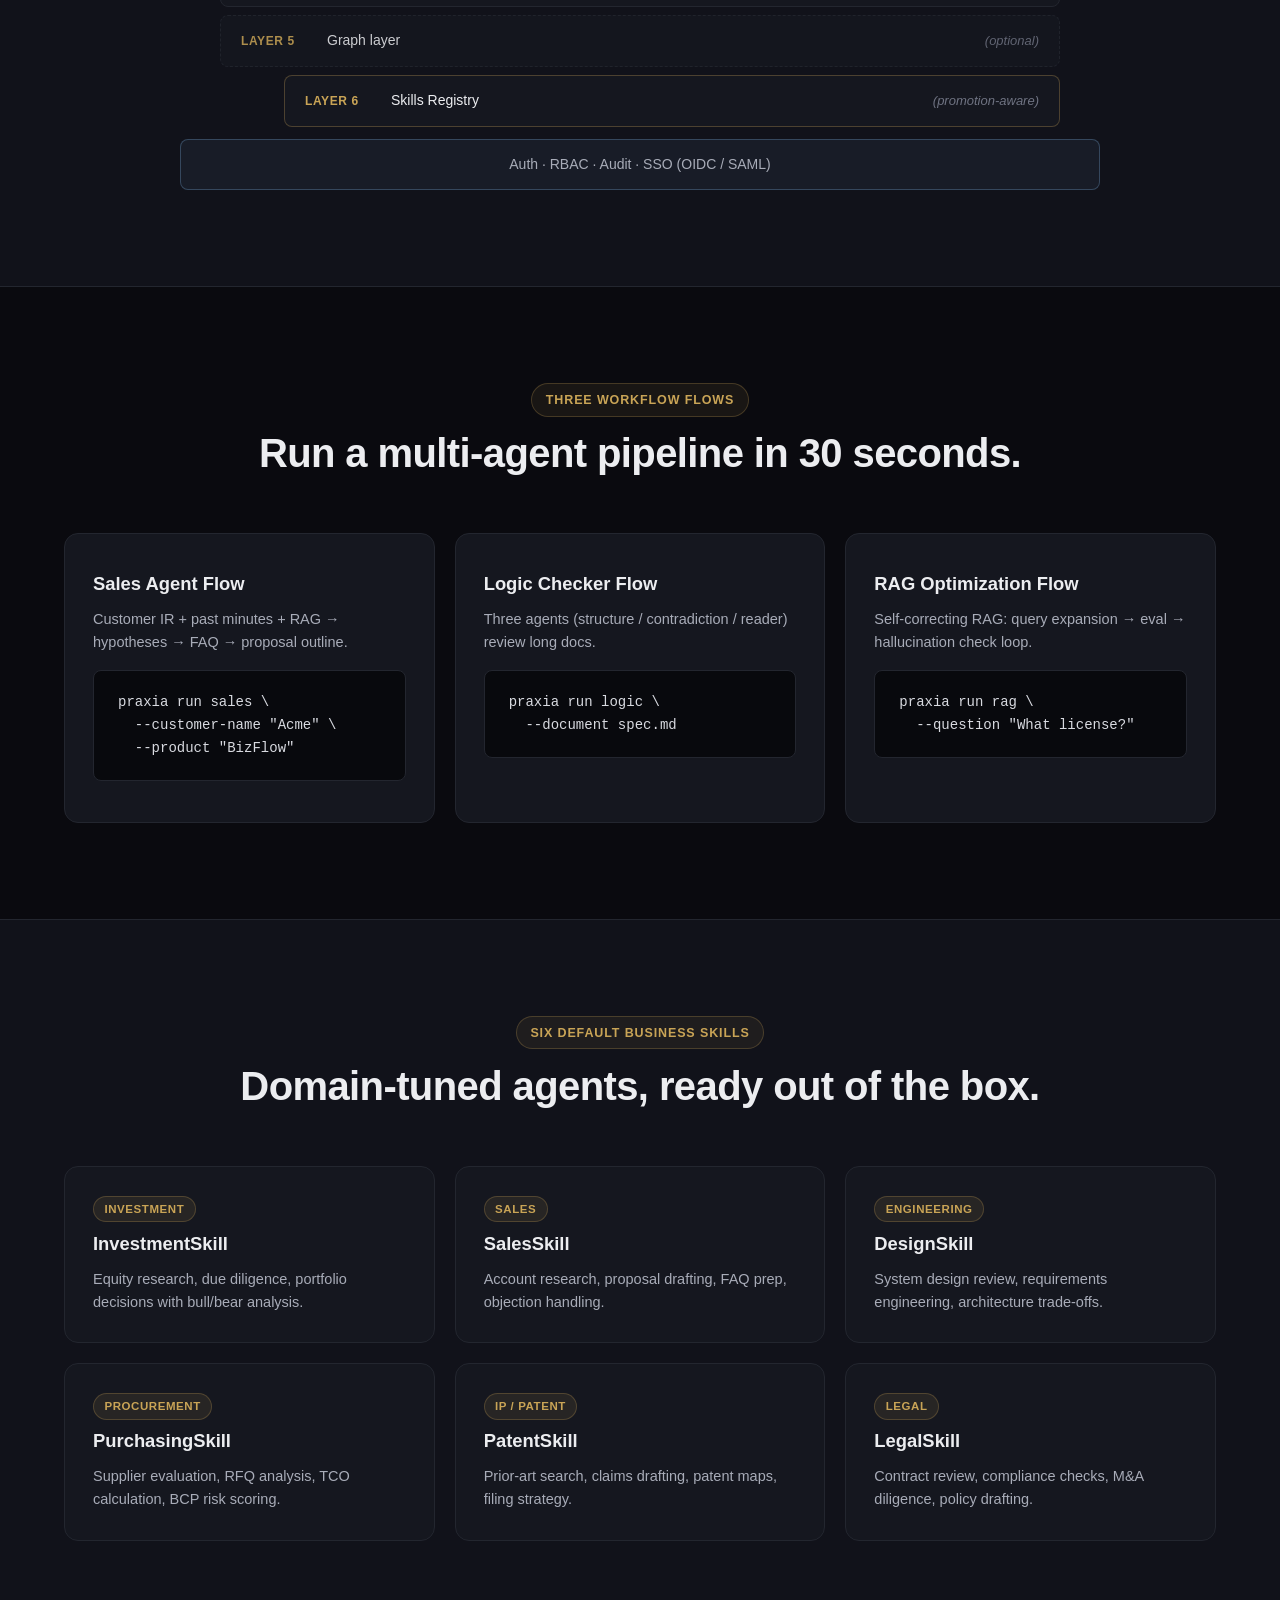
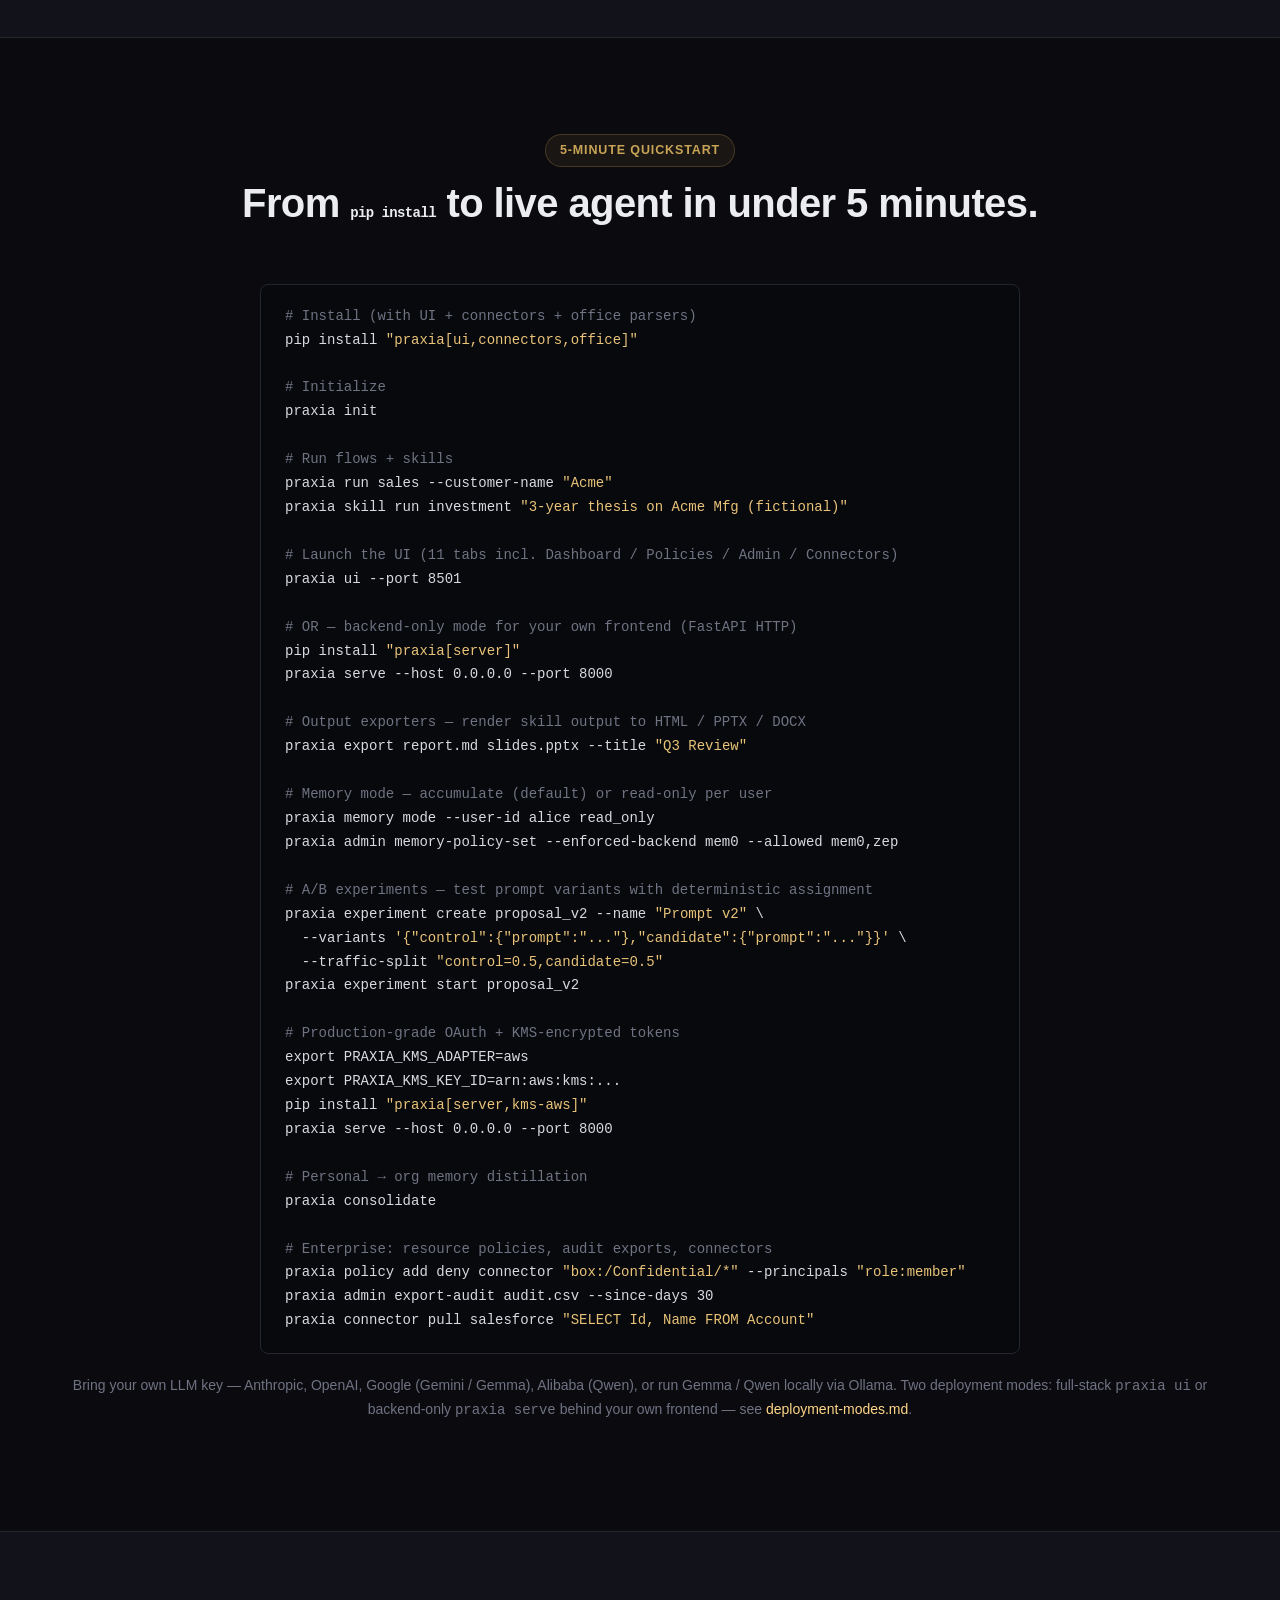
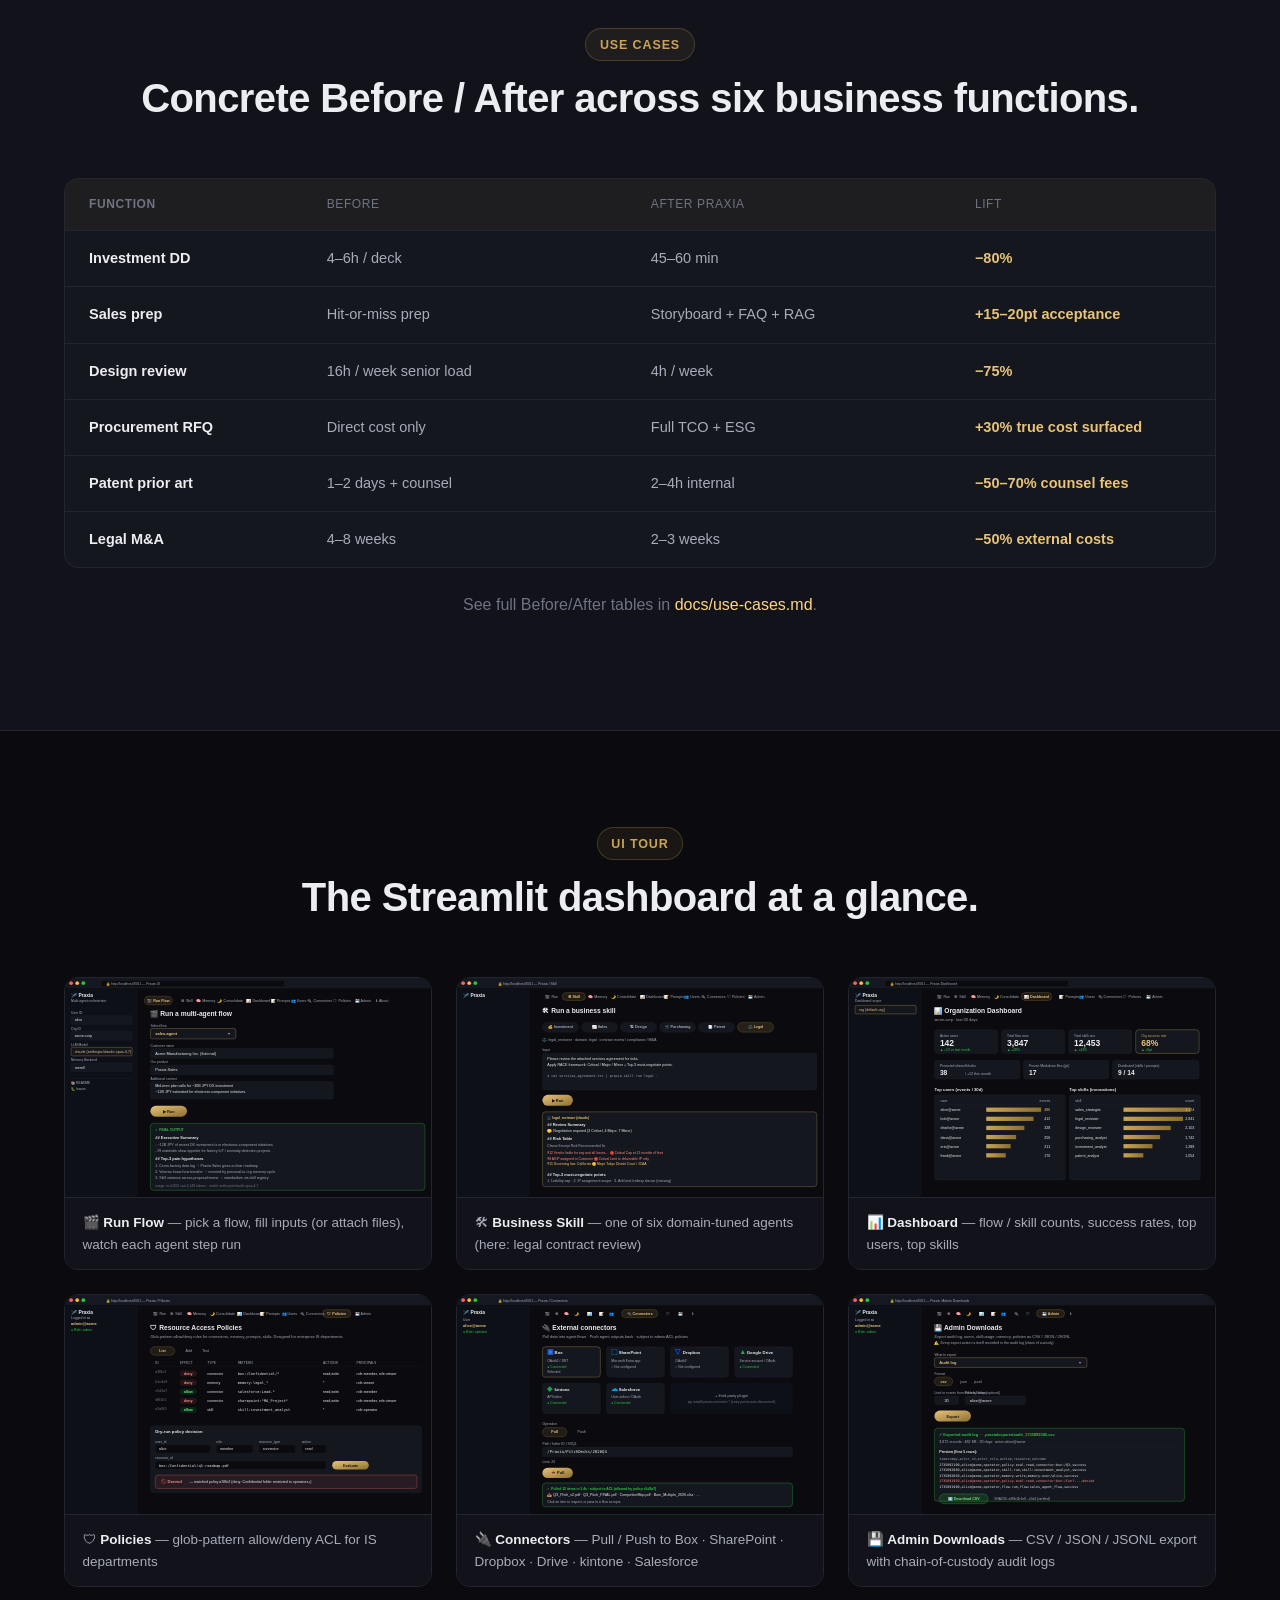
==== commit 982f6689: "docs(landing): translate hero chips + 36 feature card bodies (8 langs) - Tag the 18 hero meta chips " ====
--- a/docs/landing/index.html
+++ b/docs/landing/index.html
@@ -91,24 +91,24 @@
       </div>
       <p id="i18n-notice" class="i18n-notice" hidden></p>
       <div class="hero-meta">
-        <span>🐍 Python 3.11+</span>
-        <span>🧠 6 LTM backends + multi-LTM fusion</span>
-        <span>🤖 Claude · ChatGPT · Gemini · Gemma · Qwen</span>
-        <span>🔐 SSO + RBAC + audit · OAuth per-user</span>
-        <span>🛡 Resource ACL</span>
-        <span>🔌 6 connectors (Pull + Push)</span>
-        <span>📄 PDF · Word · Excel · PowerPoint</span>
-        <span>🖨 HTML / PPTX / DOCX output</span>
-        <span>🎙 Voice in / out (STT + TTS)</span>
-        <span>🪪 Memory mode (accumulate / read-only)</span>
-        <span>🌐 SDK · Streamlit UI · FastAPI HTTP</span>
-        <span>🔑 KMS-backed encryption (AWS / Azure / GCP / Vault)</span>
-        <span>⚖️ A/B experiments + LLM-quality eval</span>
-        <span>🪐 MCP (stdio + remote HTTP/SSE)</span>
-        <span>🔗 20 connectors (Box / Notion / Slack / Jira / GitHub / S3 / …)</span>
-        <span>📱 Mobile-responsive</span>
-        <span>🤖 Autonomous agent (Claude-Code-style)</span>
-        <span>✅ 428 regression tests</span>
+        <span data-i18n="chip.py">🐍 Python 3.11+</span>
+        <span data-i18n="chip.ltm">🧠 6 LTM backends + multi-LTM fusion</span>
+        <span data-i18n="chip.llm">🤖 Claude · ChatGPT · Gemini · Gemma · Qwen</span>
+        <span data-i18n="chip.auth">🔐 SSO + RBAC + audit · OAuth per-user</span>
+        <span data-i18n="chip.acl">🛡 Resource ACL</span>
+        <span data-i18n="chip.conn6">🔌 6 connectors (Pull + Push)</span>
+        <span data-i18n="chip.parsers">📄 PDF · Word · Excel · PowerPoint</span>
+        <span data-i18n="chip.exporters">🖨 HTML / PPTX / DOCX output</span>
+        <span data-i18n="chip.voice">🎙 Voice in / out (STT + TTS)</span>
+        <span data-i18n="chip.memmode">🪪 Memory mode (accumulate / read-only)</span>
+        <span data-i18n="chip.sdk">🌐 SDK · Streamlit UI · FastAPI HTTP</span>
+        <span data-i18n="chip.kms">🔑 KMS-backed encryption (AWS / Azure / GCP / Vault)</span>
+        <span data-i18n="chip.ab">⚖️ A/B experiments + LLM-quality eval</span>
+        <span data-i18n="chip.mcp">🪐 MCP (stdio + remote HTTP/SSE)</span>
+        <span data-i18n="chip.conn20">🔗 20 connectors (Box / Notion / Slack / Jira / GitHub / S3 / …)</span>
+        <span data-i18n="chip.responsive">📱 Mobile-responsive</span>
+        <span data-i18n="chip.agent">🤖 Autonomous agent (Claude-Code-style)</span>
+        <span data-i18n="chip.tests">✅ 428 regression tests</span>
       </div>
     </div>
   </header>
@@ -128,187 +128,187 @@
         <article class="card">
           <div class="card-icon">🧠</div>
           <h3 data-i18n="feat.memory_loop">Personal → org memory loop</h3>
-          <p>Senior staff's "magic prompts" auto-promote into shared knowledge via three independent paths: frequency, outcome correlation, and LLM self-eval.</p>
+          <p data-i18n="feat.memory_loop.body">Senior staff's "magic prompts" auto-promote into shared knowledge via three independent paths: frequency, outcome correlation, and LLM self-eval.</p>
         </article>
         <article class="card">
           <div class="card-icon">🔄</div>
           <h3 data-i18n="feat.promotion_engine">3-path promotion engine</h3>
-          <p>Frequency-based, outcome-correlated, LLM-scored. Run in parallel — never depending on a single signal. Configurable thresholds for auto-promote vs review.</p>
+          <p data-i18n="feat.promotion_engine.body">Frequency-based, outcome-correlated, LLM-scored. Run in parallel — never depending on a single signal. Configurable thresholds for auto-promote vs review.</p>
         </article>
         <article class="card">
           <div class="card-icon">⚙️</div>
           <h3 data-i18n="feat.workflow_flows">Workflow-specialized flows</h3>
-          <p>Sales prep, logic checking, RAG self-correction — three production-ready multi-agent pipelines that run in 5 minutes. No bespoke orchestration code required.</p>
+          <p data-i18n="feat.workflow_flows.body">Sales prep, logic checking, RAG self-correction — three production-ready multi-agent pipelines that run in 5 minutes. No bespoke orchestration code required.</p>
         </article>
         <article class="card">
           <div class="card-icon">🎯</div>
           <h3 data-i18n="feat.business_skills">6 default business skills</h3>
-          <p>Investment, sales, design, purchasing, patent, legal — domain-tuned agents with built-in guardrails (tax law, jurisdictional caveats, hallucination guards).</p>
+          <p data-i18n="feat.business_skills.body">Investment, sales, design, purchasing, patent, legal — domain-tuned agents with built-in guardrails (tax law, jurisdictional caveats, hallucination guards).</p>
         </article>
         <article class="card">
           <div class="card-icon">🛡️</div>
           <h3 data-i18n="feat.evidence">Evidence by default</h3>
-          <p>Sentence-level hallucination detection and retrieval metrics ship as first-class modules. "It works" comes with proof attached.</p>
+          <p data-i18n="feat.evidence.body">Sentence-level hallucination detection and retrieval metrics ship as first-class modules. "It works" comes with proof attached.</p>
         </article>
         <article class="card">
           <div class="card-icon">🔌</div>
           <h3 data-i18n="feat.ltm_backends">6 LTM backends</h3>
-          <p>JSON, Mem0, LangMem, Letta, Zep, HindSight — switch with one line. Plus Graph layer (optional) for relationship-heavy domains. Zero vendor lock-in.</p>
+          <p data-i18n="feat.ltm_backends.body">JSON, Mem0, LangMem, Letta, Zep, HindSight — switch with one line. Plus Graph layer (optional) for relationship-heavy domains. Zero vendor lock-in.</p>
         </article>
         <article class="card">
           <div class="card-icon">🤖</div>
           <h3 data-i18n="feat.multi_llm">Multi-LLM (100+ providers)</h3>
-          <p>Claude, ChatGPT, Gemini, Qwen-API, Qwen-local (Ollama) + 100+ via LiteLLM. Auto-detect from env vars; switch model per-call.</p>
+          <p data-i18n="feat.multi_llm.body">Claude, ChatGPT, Gemini, Qwen-API, Qwen-local (Ollama) + 100+ via LiteLLM. Auto-detect from env vars; switch model per-call.</p>
         </article>
         <article class="card">
           <div class="card-icon">🔐</div>
           <h3 data-i18n="feat.auth_in_oss">Auth, RBAC, SSO, audit — in OSS</h3>
-          <p>API key + JWT + OIDC (Google/MS/Okta/GitHub/Keycloak) + 4 default roles + append-only audit log. Most competitors paywall this.</p>
+          <p data-i18n="feat.auth_in_oss.body">API key + JWT + OIDC (Google/MS/Okta/GitHub/Keycloak) + 4 default roles + append-only audit log. Most competitors paywall this.</p>
         </article>
         <article class="card">
           <div class="card-icon">🧬</div>
           <h3 data-i18n="feat.skills_promoted">Skills also promoted</h3>
-          <p>Not just memory — your personal skills get tracked, scored, and promoted to the org skill catalog when they prove themselves.</p>
+          <p data-i18n="feat.skills_promoted.body">Not just memory — your personal skills get tracked, scored, and promoted to the org skill catalog when they prove themselves.</p>
         </article>
         <article class="card">
           <div class="card-icon">🔬</div>
           <h3 data-i18n="feat.mcp_compat">MCP / Claude Skills compatible</h3>
-          <p>Skills serialize to standard <code>SKILL.md</code>. Drop into Claude Skills, Cursor Skills, or any MCP-compatible registry without code changes.</p>
+          <p data-i18n="feat.mcp_compat.body">Skills serialize to standard <code>SKILL.md</code>. Drop into Claude Skills, Cursor Skills, or any MCP-compatible registry without code changes.</p>
         </article>
         <article class="card">
           <div class="card-icon">📊</div>
           <h3 data-i18n="feat.outcome_tracking">Outcome tracking built-in</h3>
-          <p><code>record_outcome()</code> attaches success/failure to episodes. The consolidator uses these signals statistically — no separate analytics pipeline needed.</p>
+          <p data-i18n="feat.outcome_tracking.body"><code>record_outcome()</code> attaches success/failure to episodes. The consolidator uses these signals statistically — no separate analytics pipeline needed.</p>
         </article>
         <article class="card">
           <div class="card-icon">📜</div>
           <h3 data-i18n="feat.apache_open">Apache 2.0 + Open Core ready</h3>
-          <p>Permissive license, commercial-friendly. NOTICE.md inventories every dependency's license. Open Core path for enterprise extras planned.</p>
+          <p data-i18n="feat.apache_open.body">Permissive license, commercial-friendly. NOTICE.md inventories every dependency's license. Open Core path for enterprise extras planned.</p>
         </article>
         <article class="card">
           <div class="card-icon">🛡</div>
           <h3 data-i18n="feat.acl">Resource access policies (ACL)</h3>
-          <p>Glob-pattern allow / deny rules per resource type (connector, memory, prompt, skill). Built for enterprise IS departments. Every decision audit-logged.</p>
+          <p data-i18n="feat.acl.body">Glob-pattern allow / deny rules per resource type (connector, memory, prompt, skill). Built for enterprise IS departments. Every decision audit-logged.</p>
         </article>
         <article class="card">
           <div class="card-icon">💾</div>
           <h3 data-i18n="feat.admin_exports">Admin data exports</h3>
-          <p>CSV / JSON / JSONL exports of audit log, users, usage, memory, policies — for compliance, SIEM, backups. Each export action self-audited.</p>
+          <p data-i18n="feat.admin_exports.body">CSV / JSON / JSONL exports of audit log, users, usage, memory, policies — for compliance, SIEM, backups. Each export action self-audited.</p>
         </article>
         <article class="card">
           <div class="card-icon">📂</div>
           <h3 data-i18n="feat.connectors">6 storage / SaaS connectors</h3>
-          <p>Box, SharePoint, Dropbox, Google Drive, kintone, Salesforce — bidirectional Pull + Push. ACL-enforced before any external call.</p>
+          <p data-i18n="feat.connectors.body">Box, SharePoint, Dropbox, Google Drive, kintone, Salesforce — bidirectional Pull + Push. ACL-enforced before any external call.</p>
         </article>
         <article class="card">
           <div class="card-icon">📊</div>
           <h3 data-i18n="feat.dashboards">Personal & org dashboards</h3>
-          <p>Flow / skill counts, success rate, top users, promoted blocks, frozen files, distributed skills — out of the box, with no separate analytics pipeline.</p>
+          <p data-i18n="feat.dashboards.body">Flow / skill counts, success rate, top users, promoted blocks, frozen files, distributed skills — out of the box, with no separate analytics pipeline.</p>
         </article>
         <article class="card">
           <div class="card-icon">📝</div>
           <h3 data-i18n="feat.prompts_distribution">Custom prompt distribution</h3>
-          <p>Users save personal prompts. Admins promote them to org or push to specific roles / users. Three scopes with merge precedence.</p>
+          <p data-i18n="feat.prompts_distribution.body">Users save personal prompts. Admins promote them to org or push to specific roles / users. Three scopes with merge precedence.</p>
         </article>
         <article class="card">
           <div class="card-icon">👥</div>
           <h3 data-i18n="feat.user_crud">Full admin user CRUD</h3>
-          <p>Create / update / delete / deactivate / rotate keys / change roles — all via CLI, UI, or SDK. All operations audited.</p>
+          <p data-i18n="feat.user_crud.body">Create / update / delete / deactivate / rotate keys / change roles — all via CLI, UI, or SDK. All operations audited.</p>
         </article>
         <article class="card">
           <div class="card-icon">📄</div>
           <h3 data-i18n="feat.parsers">File parsers (PDF · Word · Excel · PowerPoint · CSV · HTML)</h3>
-          <p>Drop a file in — auto-dispatch by extension. PDF page-by-page, Word with heading detection, Excel as Markdown tables, PowerPoint with speaker notes. Custom formats register via entry points.</p>
+          <p data-i18n="feat.parsers.body">Drop a file in — auto-dispatch by extension. PDF page-by-page, Word with heading detection, Excel as Markdown tables, PowerPoint with speaker notes. Custom formats register via entry points.</p>
         </article>
         <article class="card">
           <div class="card-icon">🎙</div>
           <h3 data-i18n="feat.voice">Voice input + voice output</h3>
-          <p>Speech-to-text (Whisper) and text-to-speech (OpenAI TTS / ElevenLabs / Piper). Embedded in Streamlit UI as record-and-go input and read-aloud output.</p>
+          <p data-i18n="feat.voice.body">Speech-to-text (Whisper) and text-to-speech (OpenAI TTS / ElevenLabs / Piper). Embedded in Streamlit UI as record-and-go input and read-aloud output.</p>
         </article>
         <article class="card">
           <div class="card-icon">🔐</div>
           <h3 data-i18n="feat.user_oauth">User-delegated OAuth</h3>
-          <p>Each Praxia user authorizes Box / SharePoint / Dropbox / Drive / Salesforce with their <em>own</em> credentials. The external system's native ACL is enforced per Praxia user — alice can only see what alice has access to.</p>
+          <p data-i18n="feat.user_oauth.body">Each Praxia user authorizes Box / SharePoint / Dropbox / Drive / Salesforce with their <em>own</em> credentials. The external system's native ACL is enforced per Praxia user — alice can only see what alice has access to.</p>
         </article>
         <article class="card">
           <div class="card-icon">⚖️</div>
           <h3 data-i18n="feat.legal_templates">Legal templates</h3>
-          <p>Terms of Service, Privacy Policy, Acceptable Use, Cookie Policy — starter templates wired into the portal sign-up. Marked clearly as templates requiring legal review before commercial use.</p>
+          <p data-i18n="feat.legal_templates.body">Terms of Service, Privacy Policy, Acceptable Use, Cookie Policy — starter templates wired into the portal sign-up. Marked clearly as templates requiring legal review before commercial use.</p>
         </article>
         <article class="card">
           <div class="card-icon">🧬</div>
           <h3 data-i18n="feat.multi_ltm">Multi-LTM fusion + routing</h3>
-          <p>Run several LTMs in parallel and fuse with Reciprocal Rank Fusion — or route per query (temporal → Zep, audit → JSON, entity → Mem0). English + Japanese keyword detection. Higher recall without picking a winner.</p>
+          <p data-i18n="feat.multi_ltm.body">Run several LTMs in parallel and fuse with Reciprocal Rank Fusion — or route per query (temporal → Zep, audit → JSON, entity → Mem0). English + Japanese keyword detection. Higher recall without picking a winner.</p>
         </article>
         <article class="card">
           <div class="card-icon">🪪</div>
           <h3 data-i18n="feat.memory_mode">Memory mode toggle</h3>
-          <p>Per-user switch: <code>accumulate</code> (default) or <code>read_only</code>. Read-only sessions silently drop writes — useful for sensitive content. Admins can lock the mode tenant-wide or by role.</p>
+          <p data-i18n="feat.memory_mode.body">Per-user switch: <code>accumulate</code> (default) or <code>read_only</code>. Read-only sessions silently drop writes — useful for sensitive content. Admins can lock the mode tenant-wide or by role.</p>
         </article>
         <article class="card">
           <div class="card-icon">🛡</div>
           <h3 data-i18n="feat.admin_ltm">Admin-controlled LTM policy</h3>
-          <p>Pin which backend(s) users may pick and what the default mode is, at the tenant level. Resolution: admin enforced &gt; call-site &gt; user pref &gt; admin default.</p>
+          <p data-i18n="feat.admin_ltm.body">Pin which backend(s) users may pick and what the default mode is, at the tenant level. Resolution: admin enforced &gt; call-site &gt; user pref &gt; admin default.</p>
         </article>
         <article class="card">
           <div class="card-icon">🖨</div>
           <h3 data-i18n="feat.exporters">Output exporters (HTML · PPTX · DOCX · MD · JSON)</h3>
-          <p>Skills produce Markdown by default. <code>OutputFormatSkill</code> infers requested format from natural-language hints ("パワポで" → PPTX, "as a Word doc" → DOCX). Custom formats register via entry-point.</p>
+          <p data-i18n="feat.exporters.body">Skills produce Markdown by default. <code>OutputFormatSkill</code> infers requested format from natural-language hints ("パワポで" → PPTX, "as a Word doc" → DOCX). Custom formats register via entry-point.</p>
         </article>
         <article class="card">
           <div class="card-icon">🦙</div>
           <h3 data-i18n="feat.gemma">Gemma support</h3>
-          <p>Google's open-weight family added. <code>gemma</code> / <code>gemma-2b</code> / <code>gemma-9b</code> / <code>gemma-27b</code> via local Ollama; <code>gemma-cloud</code> via Google Vertex AI.</p>
+          <p data-i18n="feat.gemma.body">Google's open-weight family added. <code>gemma</code> / <code>gemma-2b</code> / <code>gemma-9b</code> / <code>gemma-27b</code> via local Ollama; <code>gemma-cloud</code> via Google Vertex AI.</p>
         </article>
         <article class="card">
           <div class="card-icon">🌐</div>
           <h3 data-i18n="feat.deploy_modes">Backend-only or full-stack</h3>
-          <p>Use Praxia as a brain behind your own frontend (SDK embed or <code>praxia serve</code> FastAPI HTTP API), or run the bundled Streamlit UI for the fastest path. Same auth, memory, skills.</p>
+          <p data-i18n="feat.deploy_modes.body">Use Praxia as a brain behind your own frontend (SDK embed or <code>praxia serve</code> FastAPI HTTP API), or run the bundled Streamlit UI for the fastest path. Same auth, memory, skills.</p>
         </article>
         <article class="card">
           <div class="card-icon">📐</div>
           <h3 data-i18n="feat.specs">Formal design specs (EN + JA)</h3>
-          <p>Basic design / I/F spec / detailed design as procurement-ready documents in both English and Japanese. Every public surface and plugin protocol covered.</p>
+          <p data-i18n="feat.specs.body">Basic design / I/F spec / detailed design as procurement-ready documents in both English and Japanese. Every public surface and plugin protocol covered.</p>
         </article>
         <article class="card">
           <div class="card-icon">🔑</div>
           <h3 data-i18n="feat.kms">KMS-backed token encryption</h3>
-          <p>OAuth tokens use envelope encryption — fresh DEK per write, AES-GCM payload, DEK wrapped by your KMS. 5 adapters: <code>local</code> / <code>aws</code> / <code>azure</code> / <code>gcp</code> / <code>vault</code>. Master key never lives on the application host.</p>
+          <p data-i18n="feat.kms.body">OAuth tokens use envelope encryption — fresh DEK per write, AES-GCM payload, DEK wrapped by your KMS. 5 adapters: <code>local</code> / <code>aws</code> / <code>azure</code> / <code>gcp</code> / <code>vault</code>. Master key never lives on the application host.</p>
         </article>
         <article class="card">
           <div class="card-icon">🌐</div>
           <h3 data-i18n="feat.oauth_web">Production OAuth callback (HTTP)</h3>
-          <p><code>praxia serve</code> exposes <code>/api/v1/oauth/{provider}/{start,callback,status}</code>. Multi-worker safe state cache (TTL-pruned JSON), pinned redirect URI via <code>PRAXIA_PUBLIC_URL</code>, optional success-redirect to your frontend.</p>
+          <p data-i18n="feat.oauth_web.body"><code>praxia serve</code> exposes <code>/api/v1/oauth/{provider}/{start,callback,status}</code>. Multi-worker safe state cache (TTL-pruned JSON), pinned redirect URI via <code>PRAXIA_PUBLIC_URL</code>, optional success-redirect to your frontend.</p>
         </article>
         <article class="card">
           <div class="card-icon">⚖️</div>
           <h3 data-i18n="feat.ab">A/B experiments built in</h3>
-          <p>Test prompt variants on real users with deterministic per-user assignment (SHA-256 bucket). Audience filter (roles / users / window). Outcome rollup + tentative winner detection. CLI + SDK.</p>
+          <p data-i18n="feat.ab.body">Test prompt variants on real users with deterministic per-user assignment (SHA-256 bucket). Audience filter (roles / users / window). Outcome rollup + tentative winner detection. CLI + SDK.</p>
         </article>
         <article class="card">
           <div class="card-icon">🎯</div>
           <h3 data-i18n="feat.llm_eval">LLM output quality eval (CI gate)</h3>
-          <p>Catch quality regressions before merge. <code>tests/llm_eval/</code> grades real LLM output against rubrics + a committed baseline. Score drop &gt; 5pt fails the build. Per-skill cases ship for all 6 skills.</p>
+          <p data-i18n="feat.llm_eval.body">Catch quality regressions before merge. <code>tests/llm_eval/</code> grades real LLM output against rubrics + a committed baseline. Score drop &gt; 5pt fails the build. Per-skill cases ship for all 6 skills.</p>
         </article>
         <article class="card">
           <div class="card-icon">🧮</div>
           <h3 data-i18n="feat.tests">428 regression tests</h3>
-          <p>Auth / memory / fusion / exporters / OAuth / parsers / CLI / extensions / experiments / connectors — every public surface has a hermetic test. CI runs on every PR. Add features without breaking existing ones.</p>
+          <p data-i18n="feat.tests.body">Auth / memory / fusion / exporters / OAuth / parsers / CLI / extensions / experiments / connectors — every public surface has a hermetic test. CI runs on every PR. Add features without breaking existing ones.</p>
         </article>
         <article class="card">
           <div class="card-icon">🔗</div>
           <h3 data-i18n="feat.connectors">20 storage / SaaS connectors</h3>
-          <p>Box / SharePoint / Dropbox / Drive / kintone / Salesforce + Notion / Confluence / Jira / Slack / Teams / GitHub / HubSpot / Zendesk / Linear / S3 / Azure Blob / GCS / WebDAV / Email. Per-user OAuth means alice only sees what alice can in each system.</p>
+          <p data-i18n="feat.connectors.body">Box / SharePoint / Dropbox / Drive / kintone / Salesforce + Notion / Confluence / Jira / Slack / Teams / GitHub / HubSpot / Zendesk / Linear / S3 / Azure Blob / GCS / WebDAV / Email. Per-user OAuth means alice only sees what alice can in each system.</p>
         </article>
         <article class="card">
           <div class="card-icon">🪐</div>
           <h3 data-i18n="feat.mcp_server">MCP server (stdio + remote HTTP/SSE)</h3>
-          <p>Use Praxia from Claude Desktop / Cursor / Continue.dev. Local: <code>praxia mcp serve</code>. Remote (multi-host): <code>praxia serve</code> exposes <code>/api/v1/mcp</code> with auth + audit log. Every skill + flow becomes an MCP tool automatically.</p>
+          <p data-i18n="feat.mcp_server.body">Use Praxia from Claude Desktop / Cursor / Continue.dev. Local: <code>praxia mcp serve</code>. Remote (multi-host): <code>praxia serve</code> exposes <code>/api/v1/mcp</code> with auth + audit log. Every skill + flow becomes an MCP tool automatically.</p>
         </article>
         <article class="card">
           <div class="card-icon">📱</div>
           <h3 data-i18n="feat.responsive">Mobile-responsive UI + landing</h3>
-          <p>Landing has chip-style nav on phones, scrollable tabs, ≥44px touch targets, prefers-reduced-motion respected. Streamlit UI injects responsive CSS + a "Compact mode" toggle for slow connections.</p>
+          <p data-i18n="feat.responsive.body">Landing has chip-style nav on phones, scrollable tabs, ≥44px touch targets, prefers-reduced-motion respected. Streamlit UI injects responsive CSS + a "Compact mode" toggle for slow connections.</p>
         </article>
       </div>
     </div>
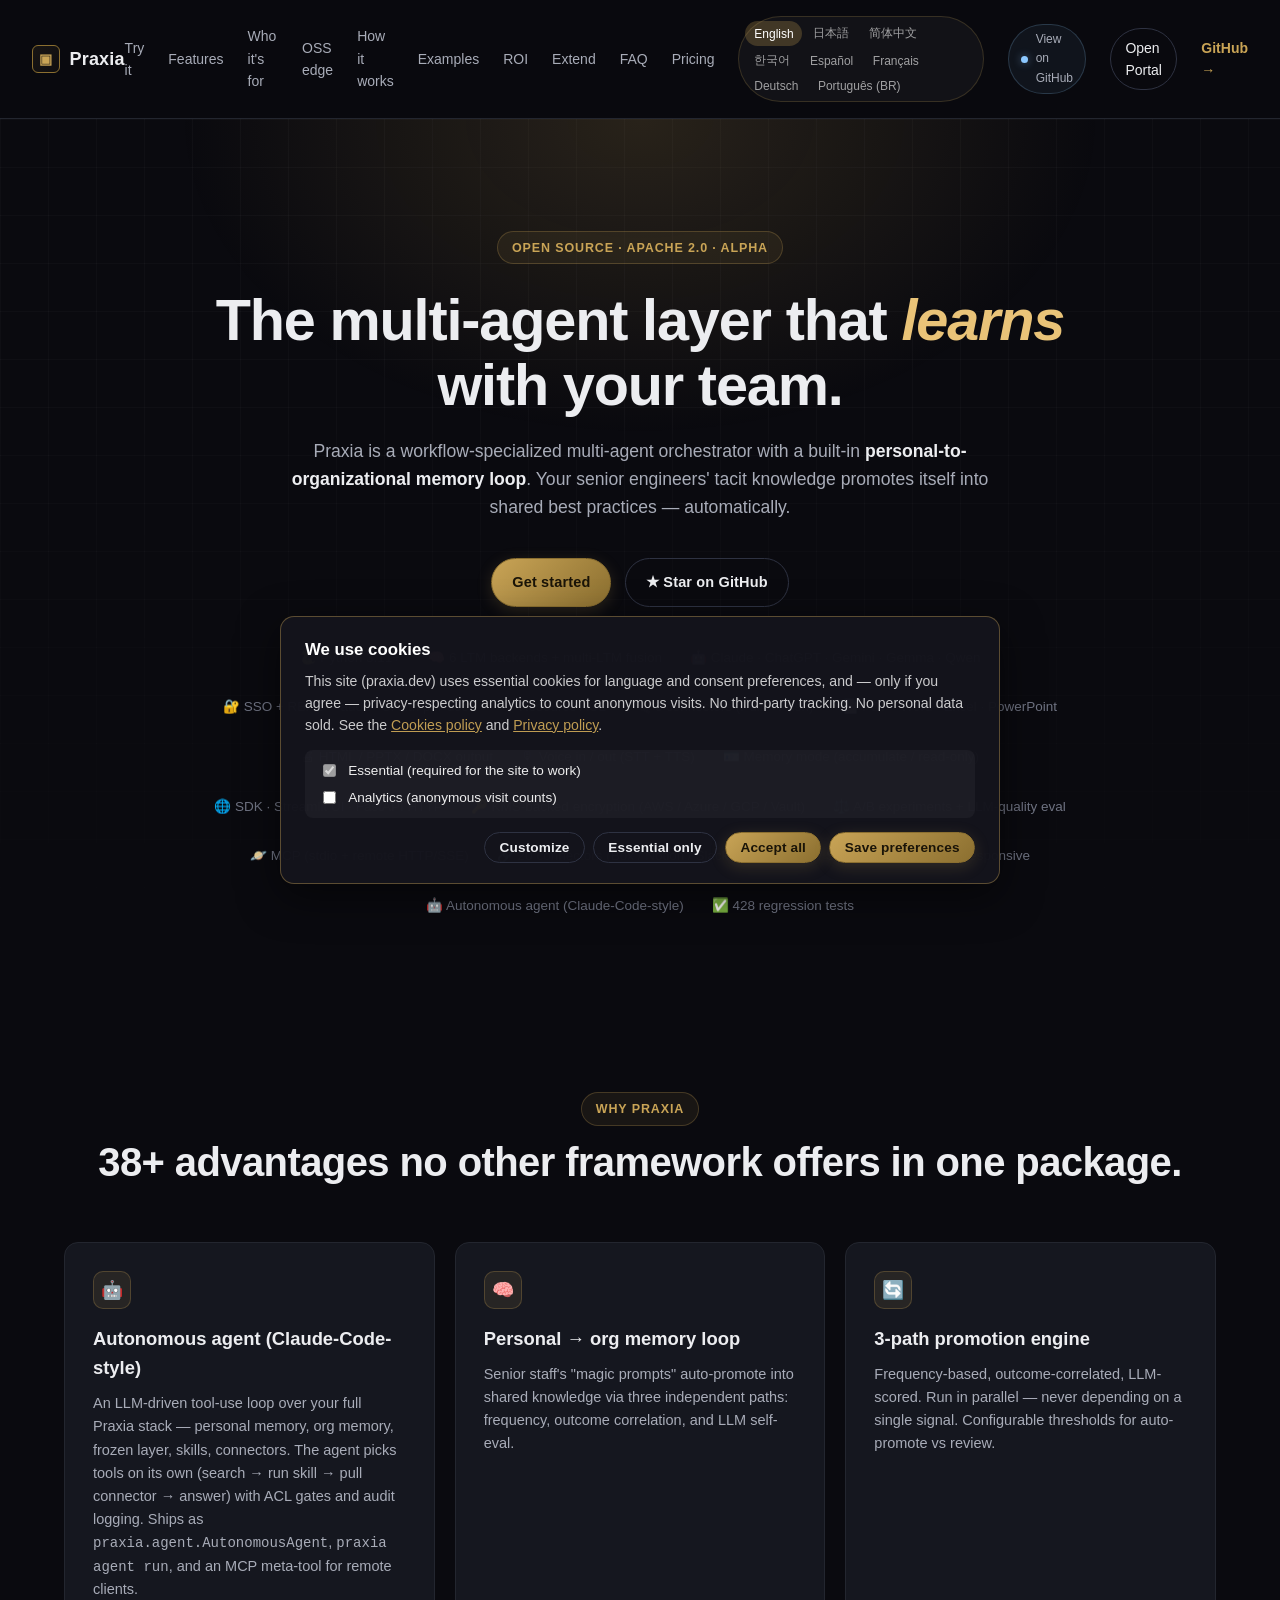
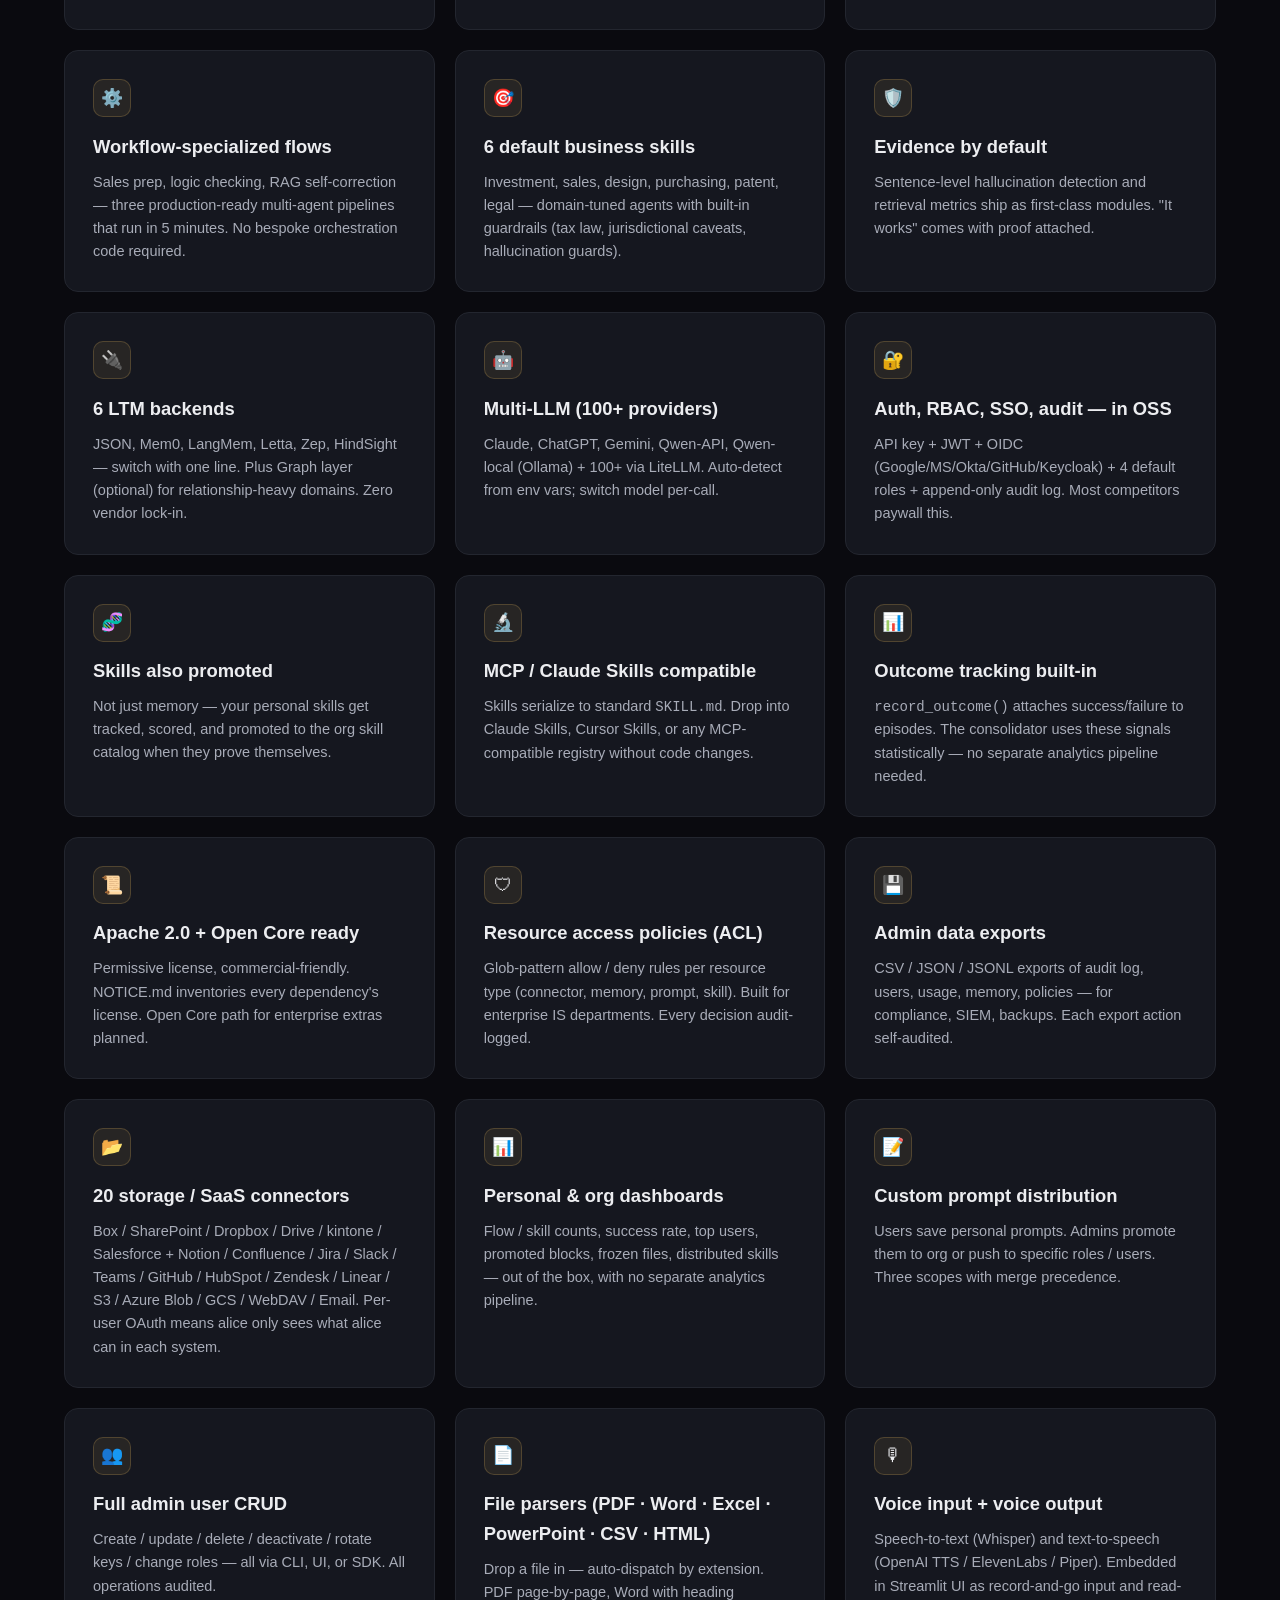
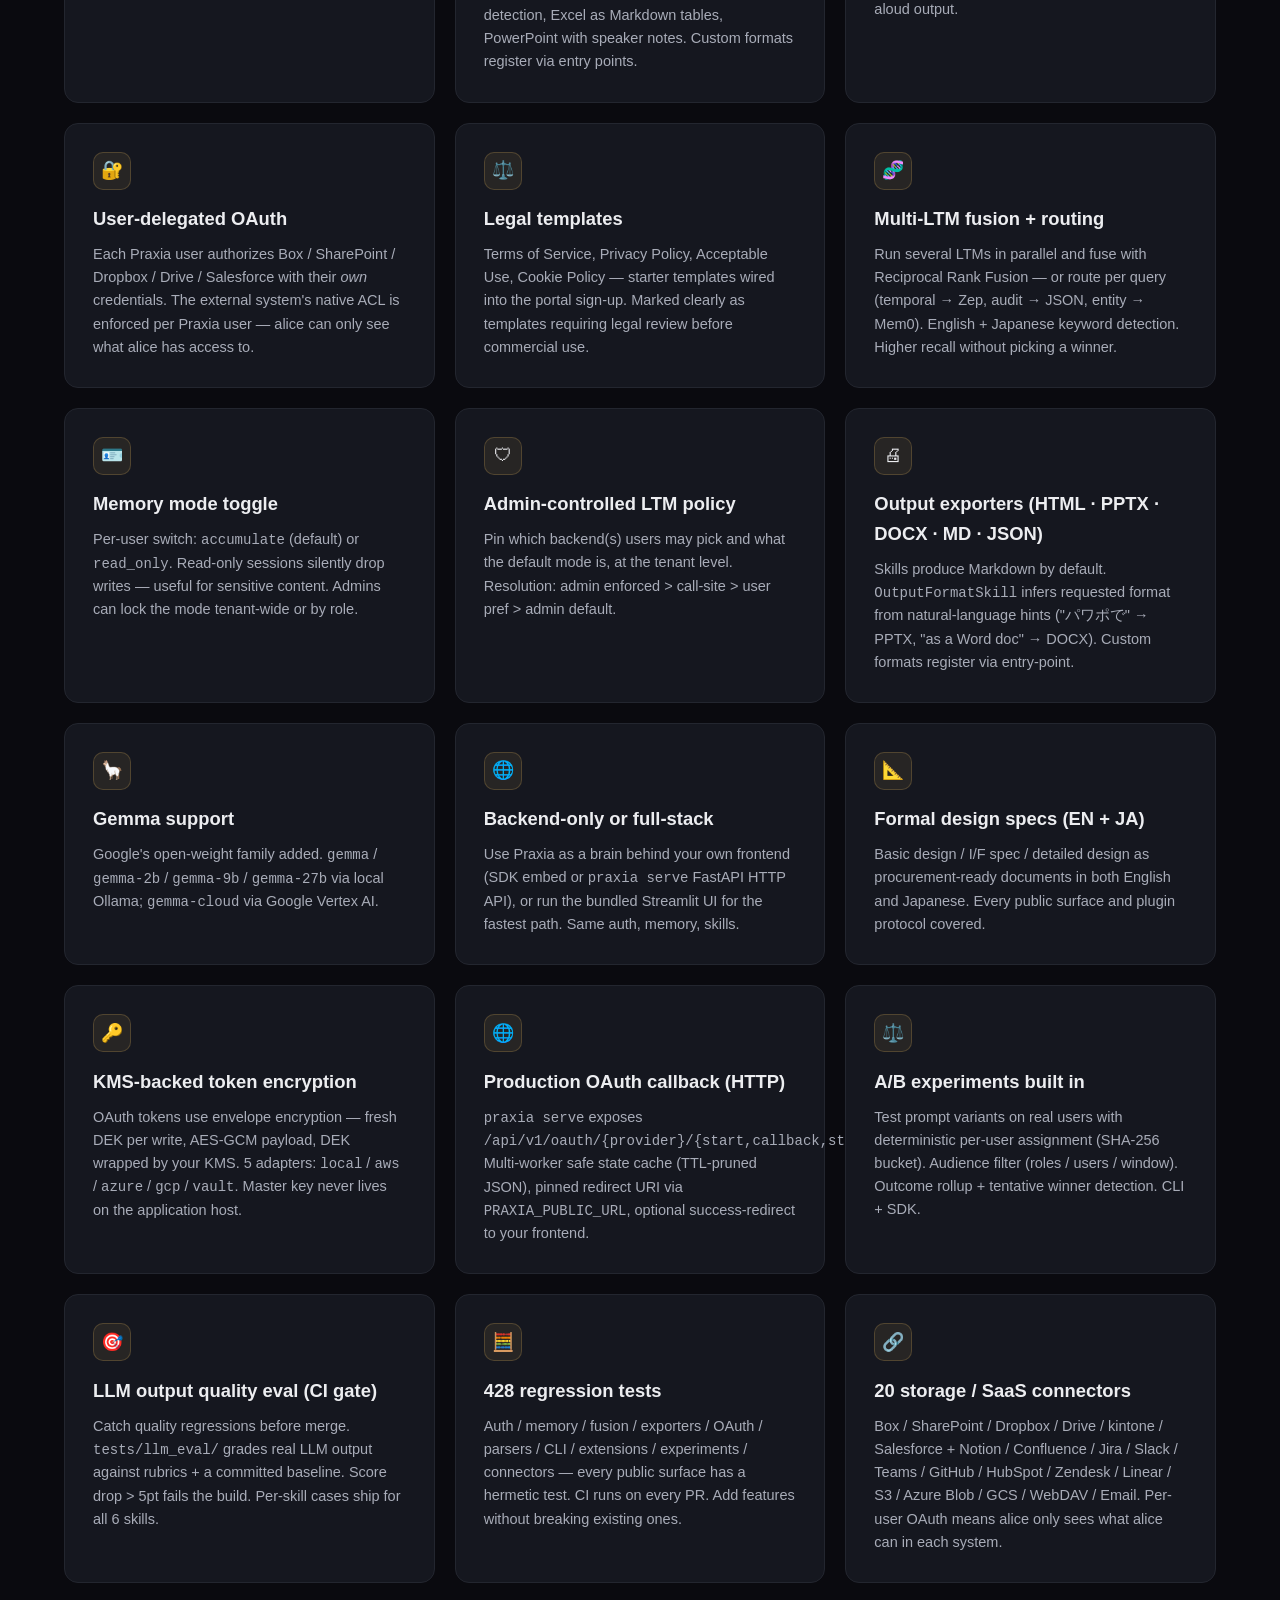
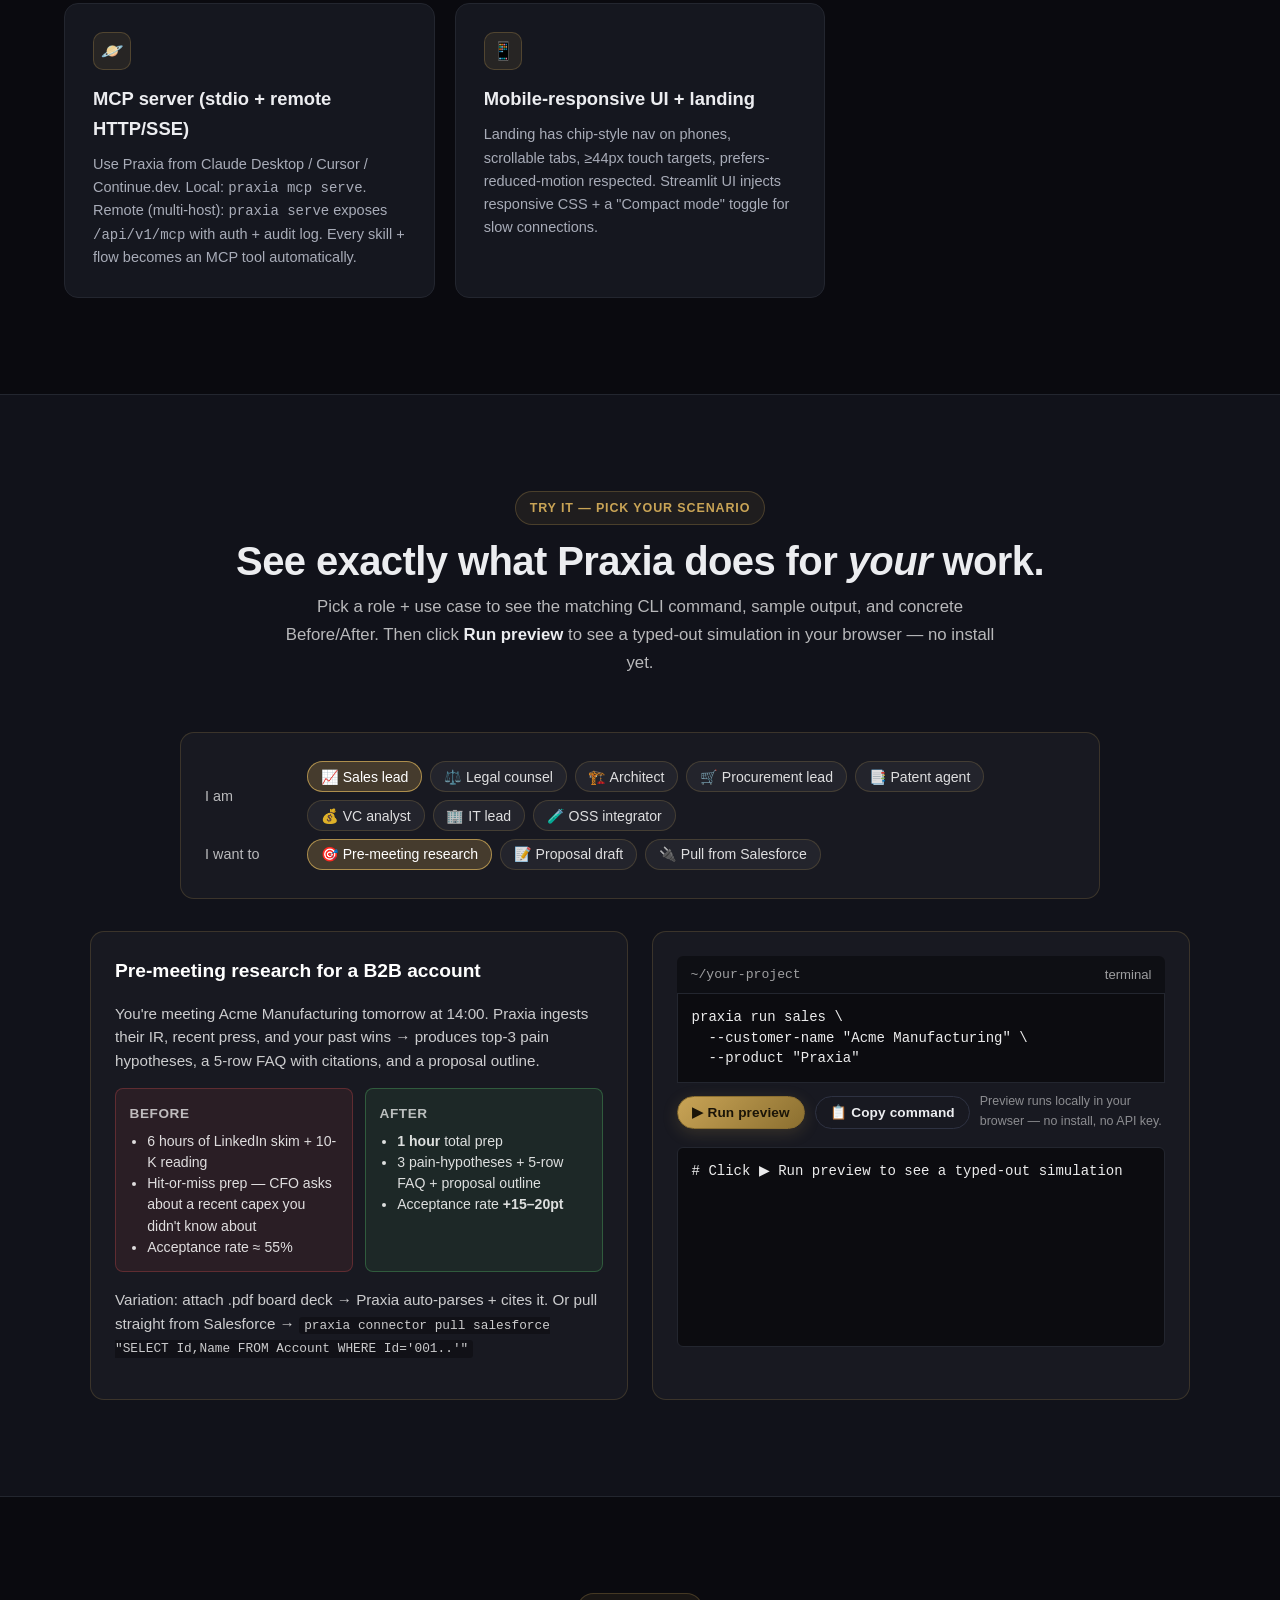
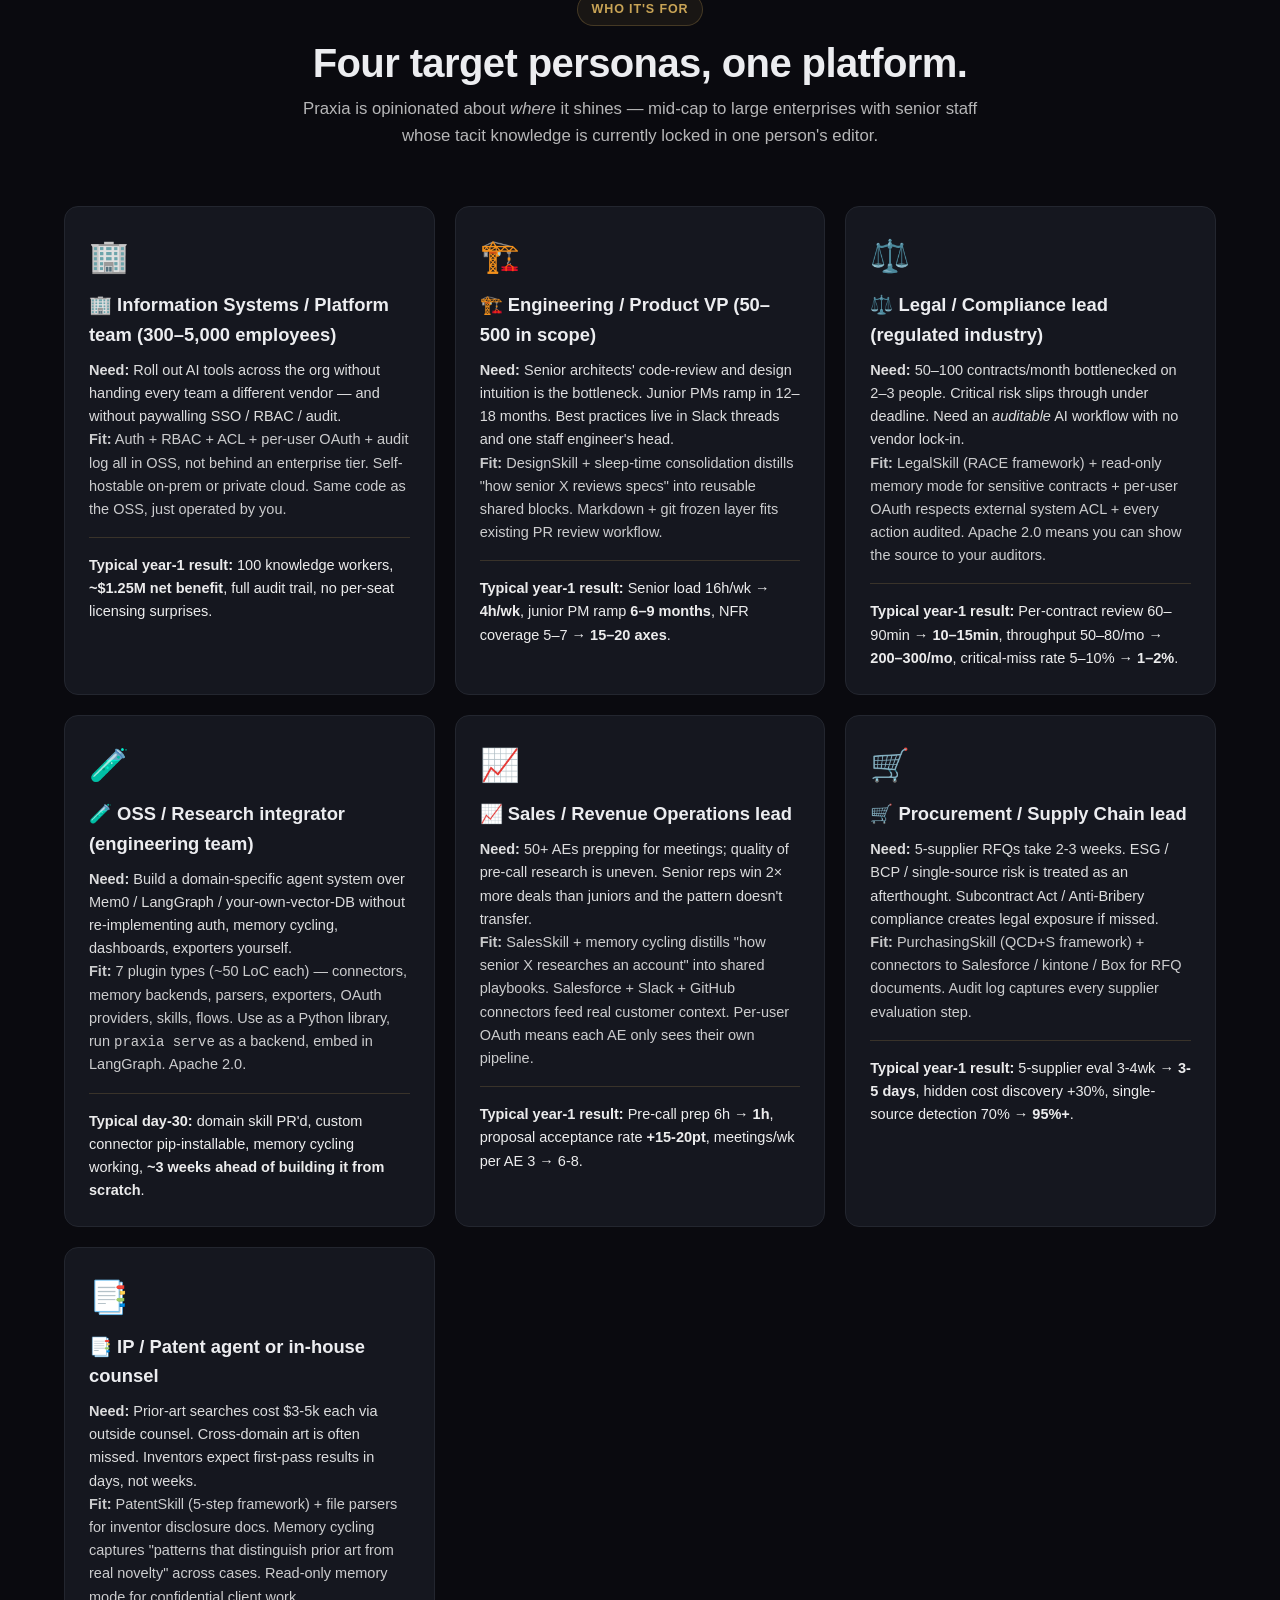
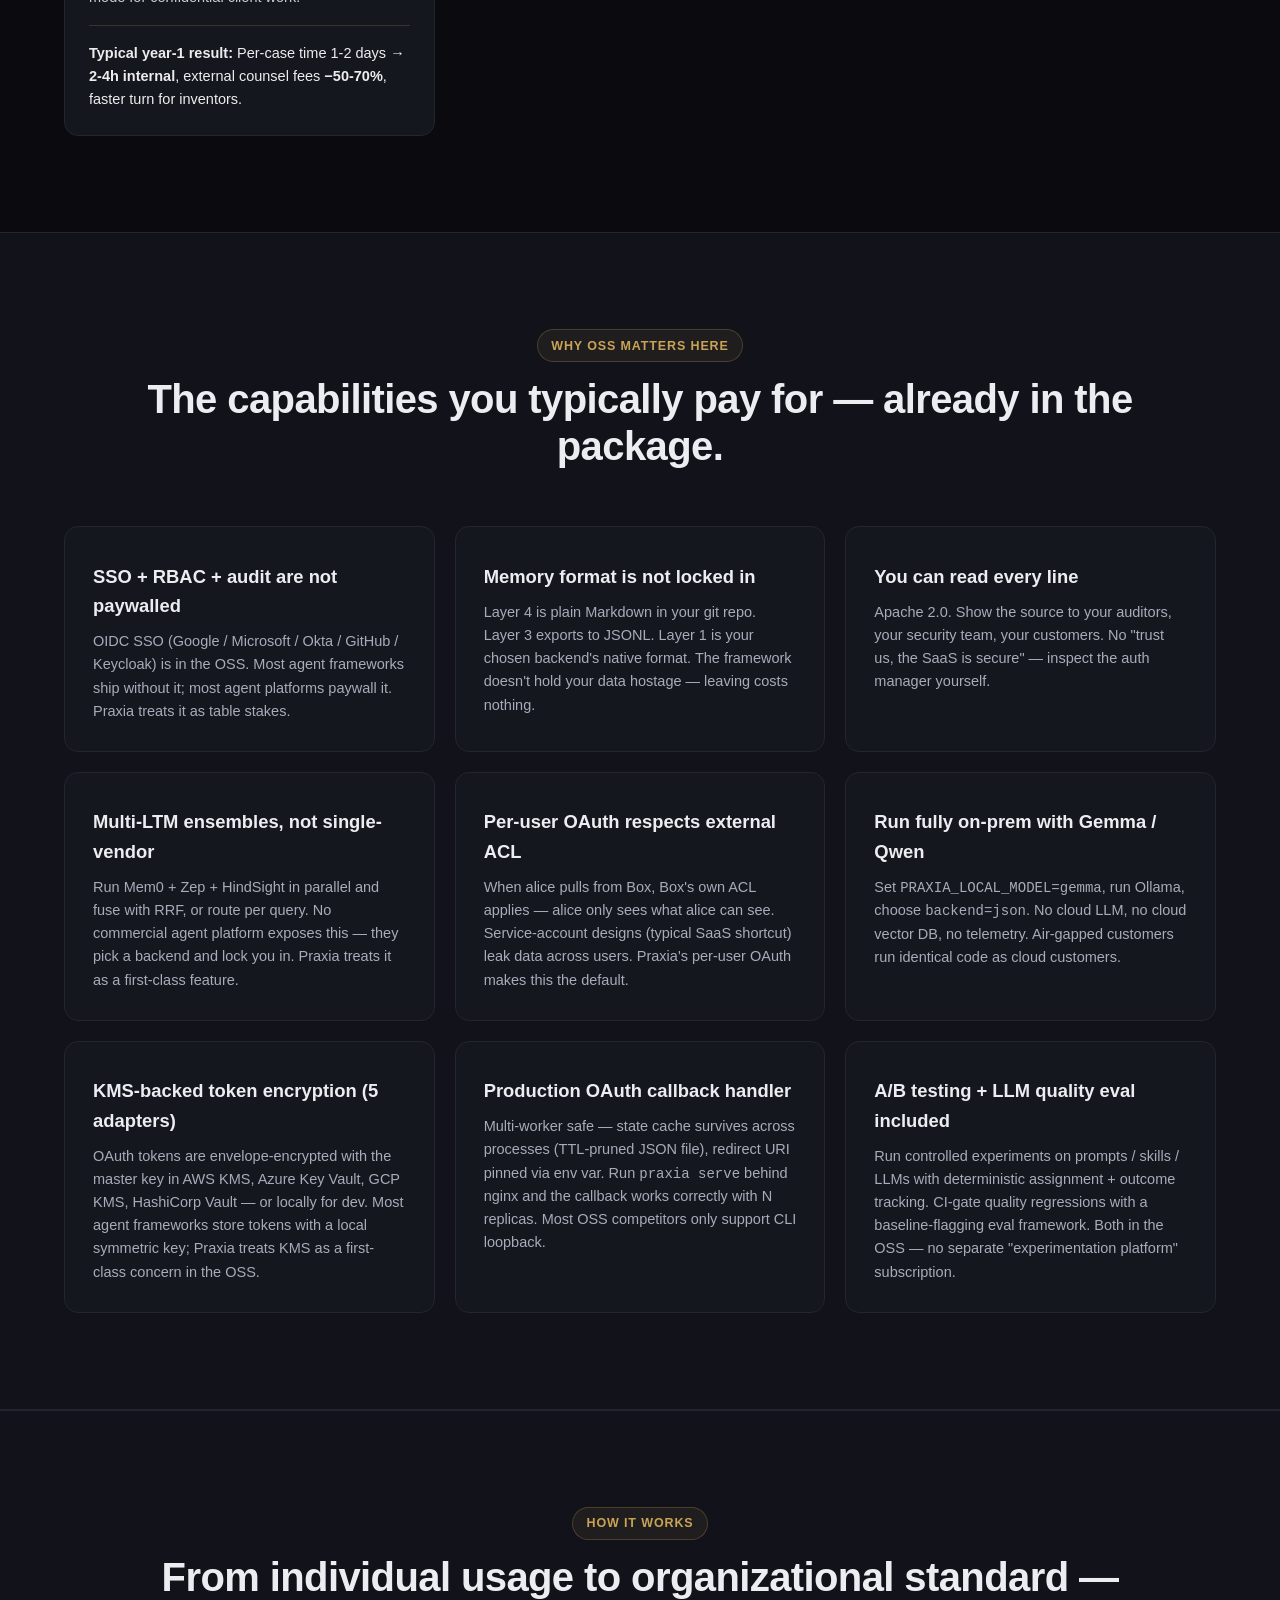
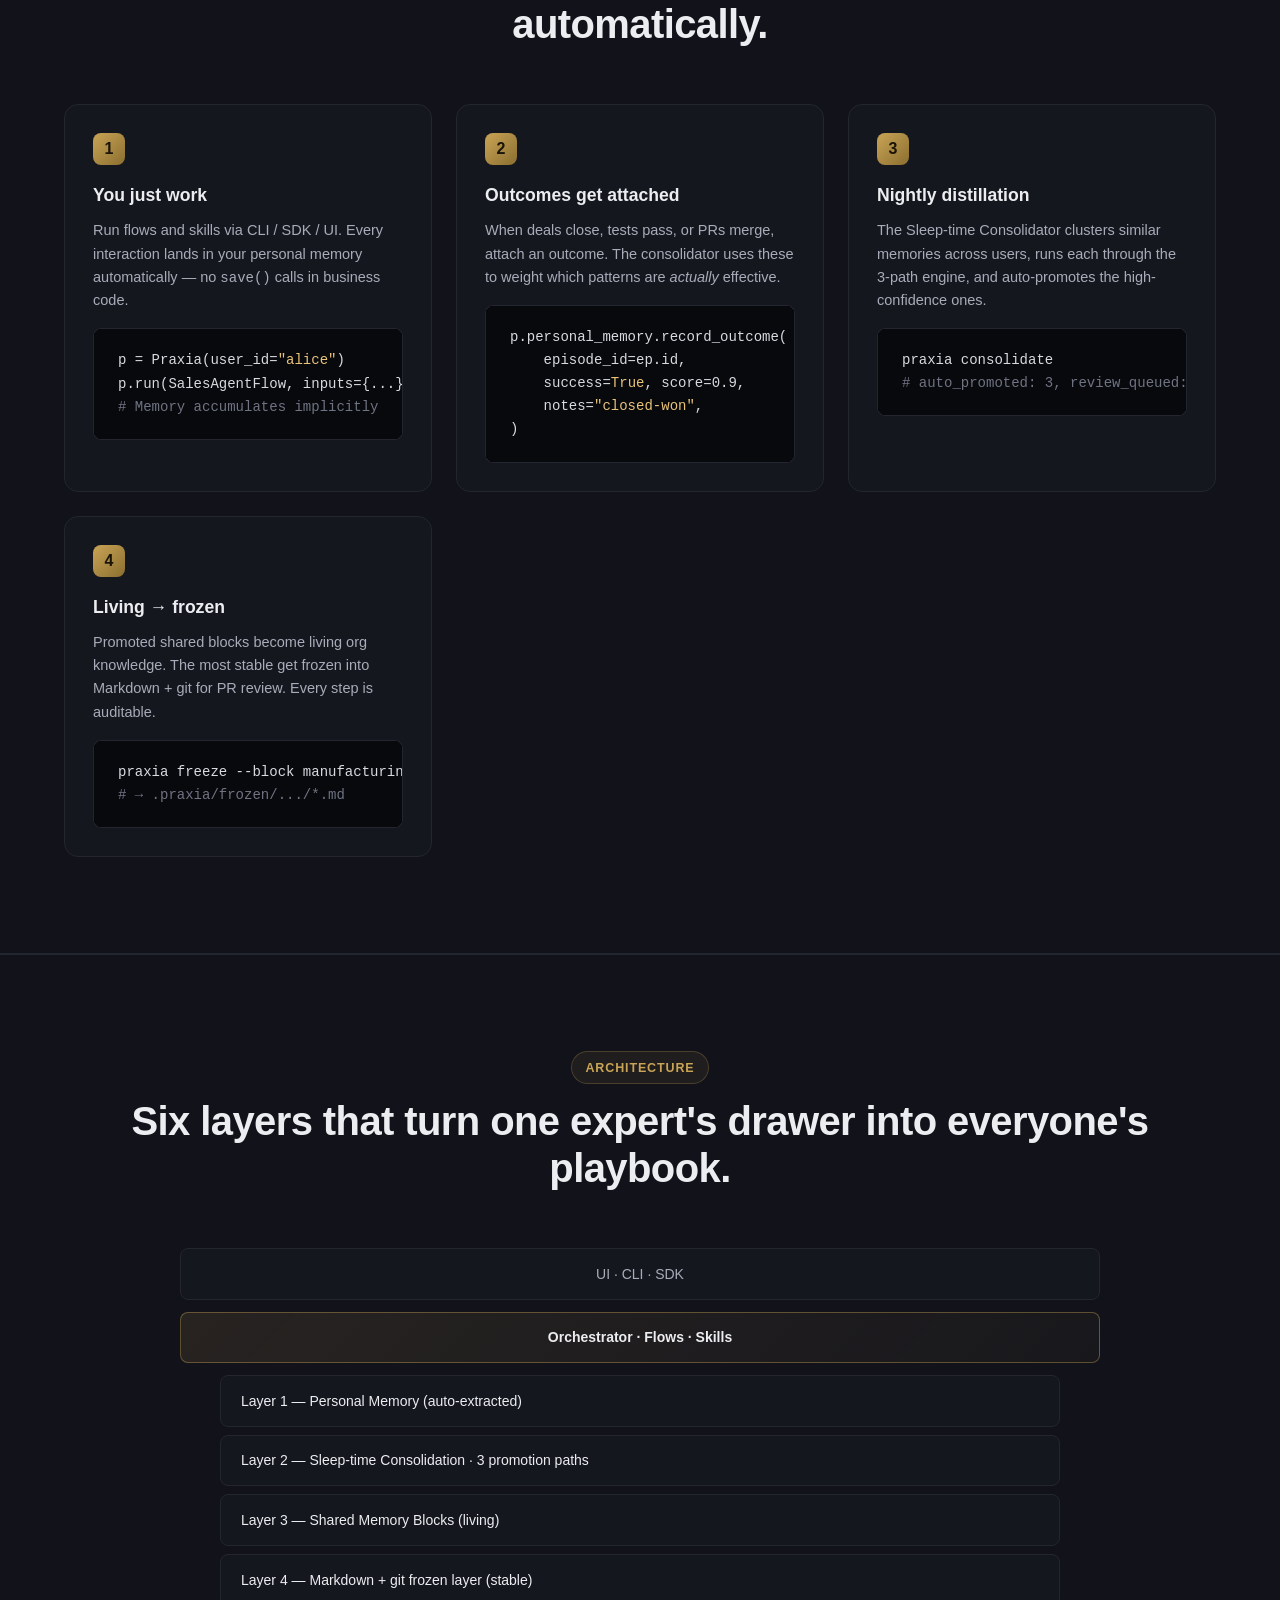
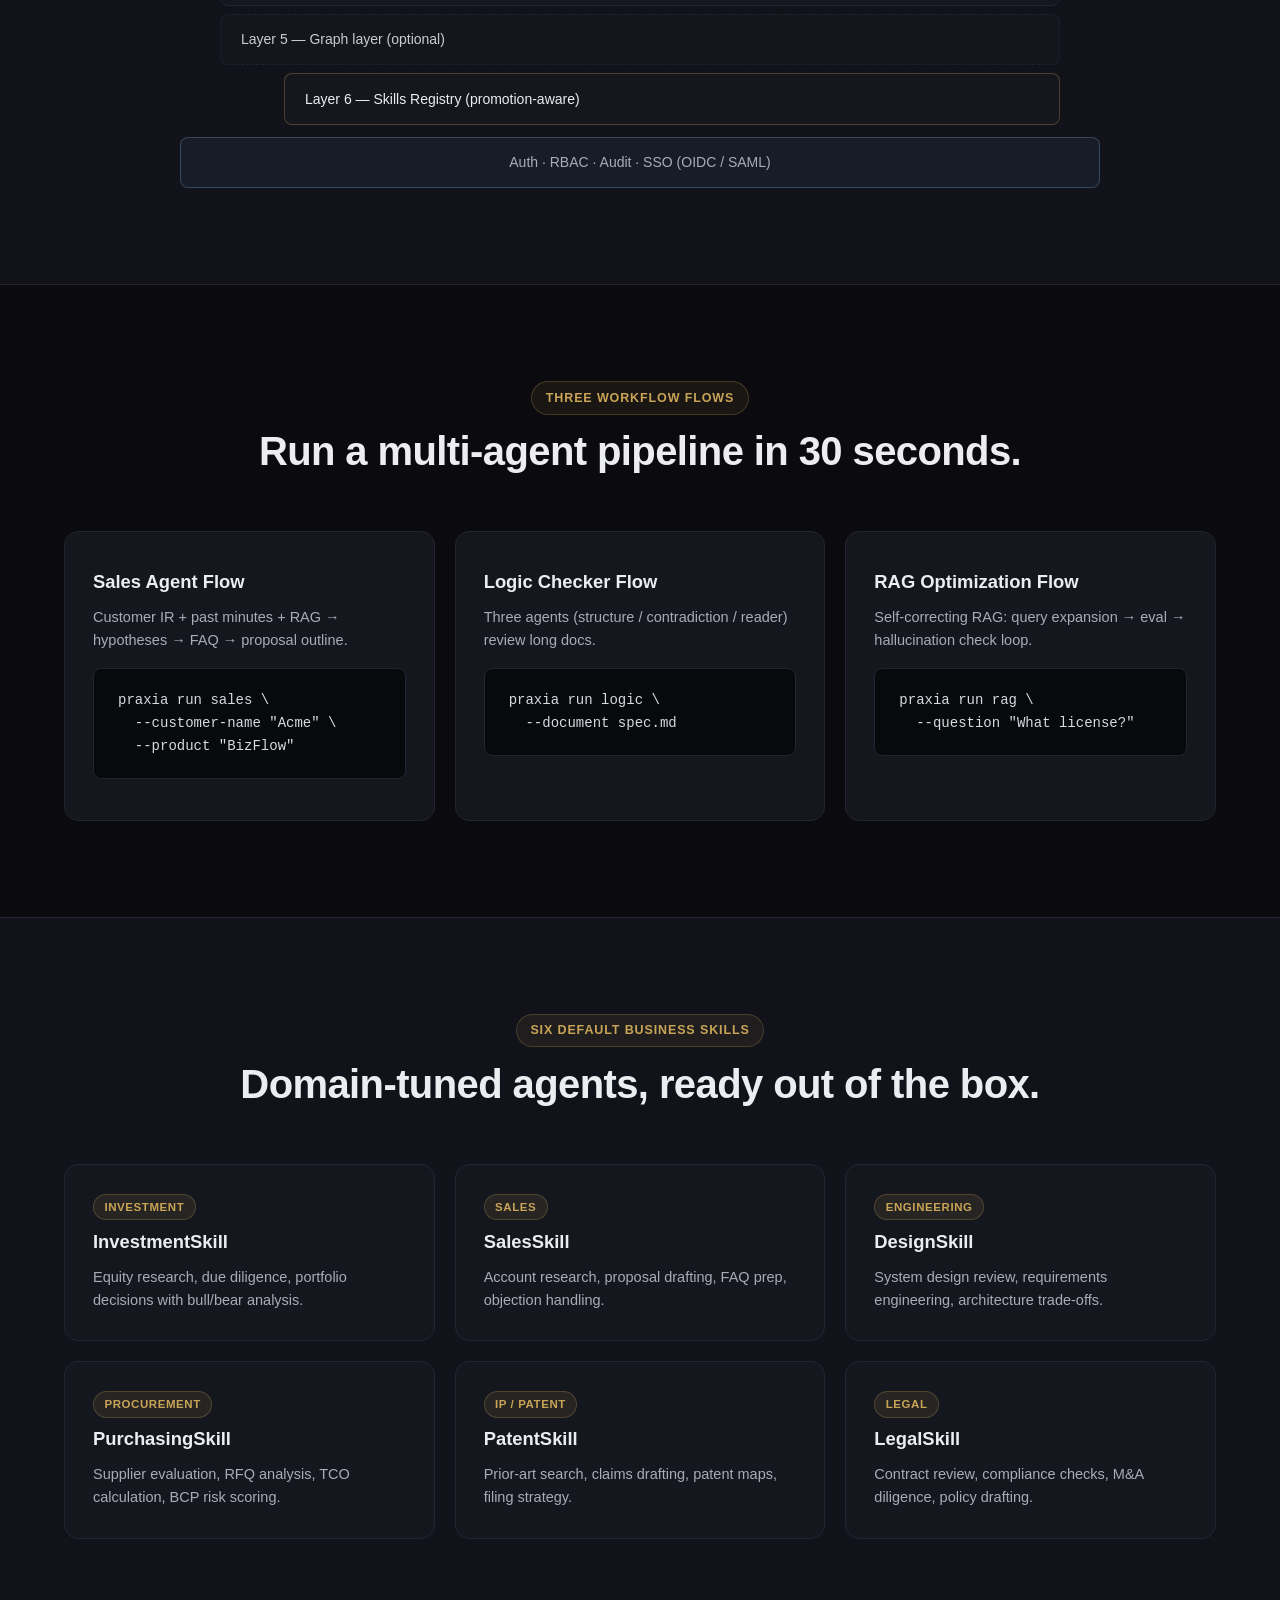
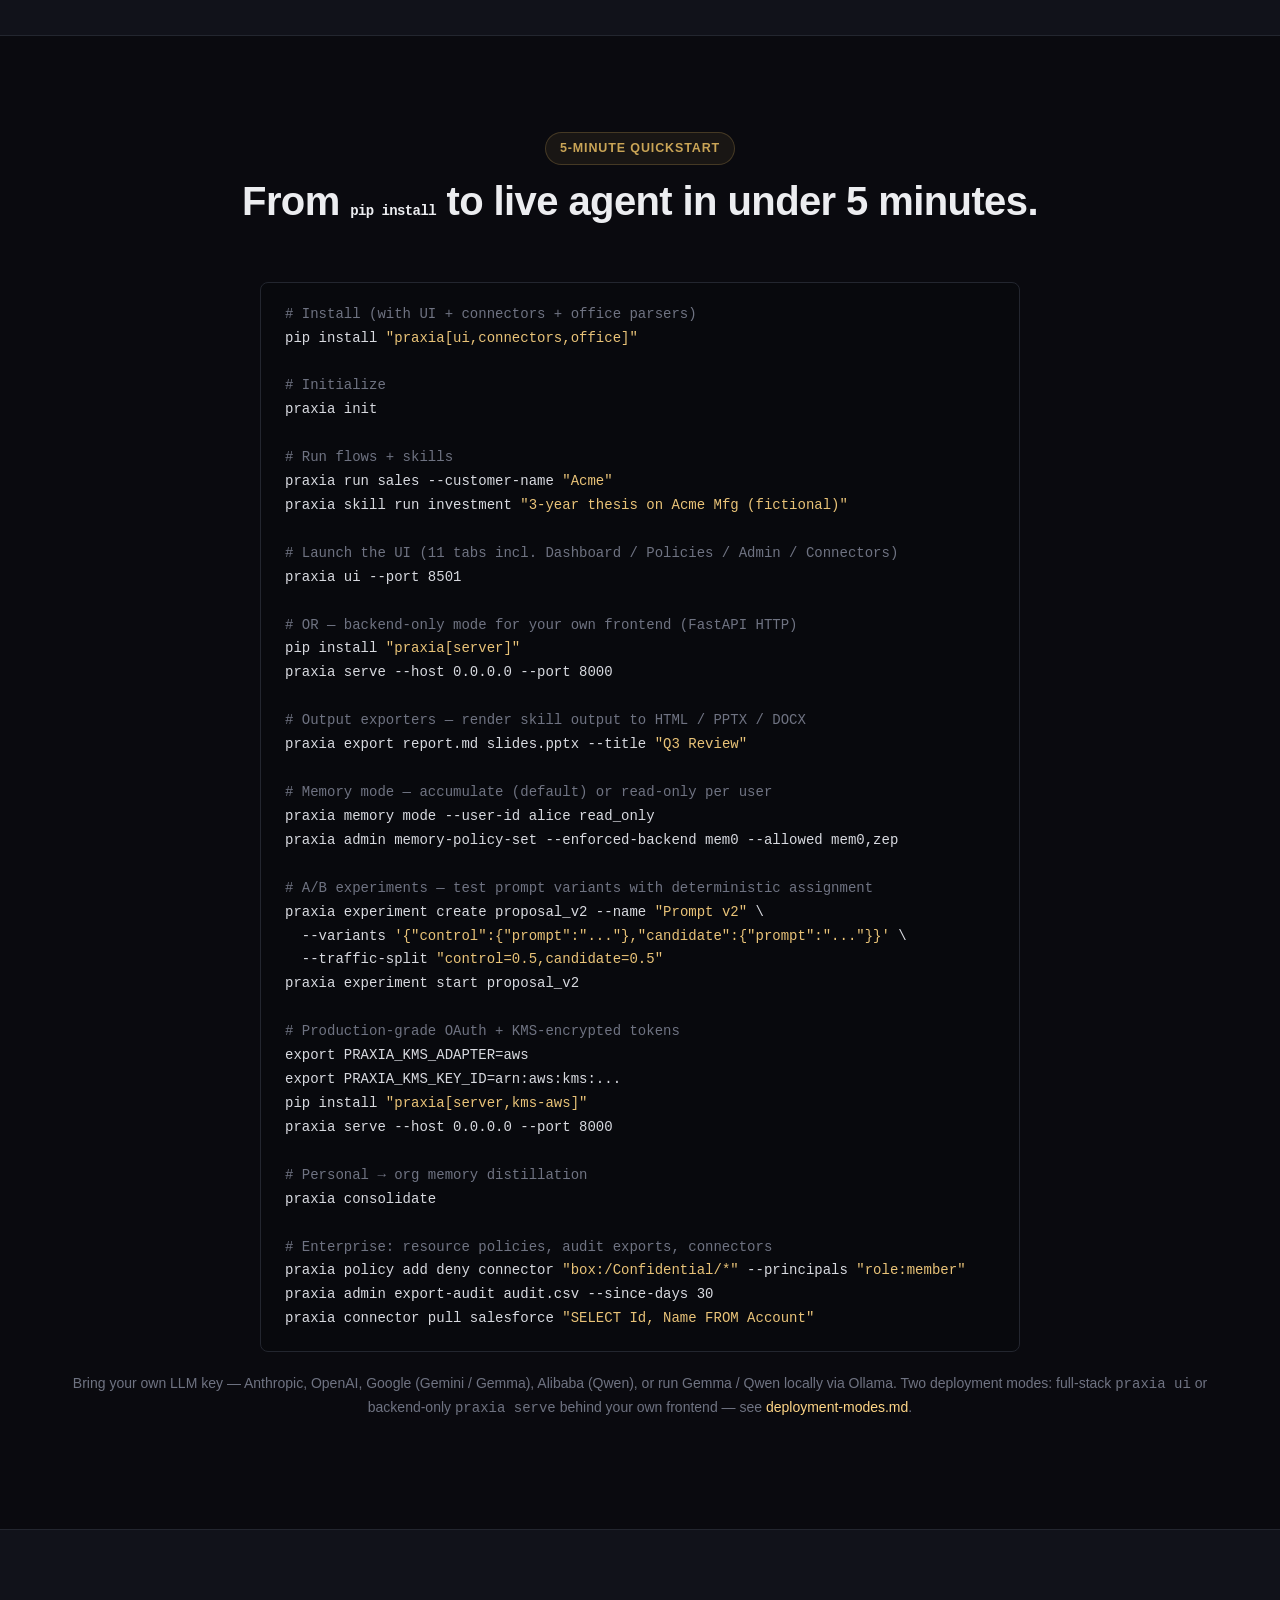
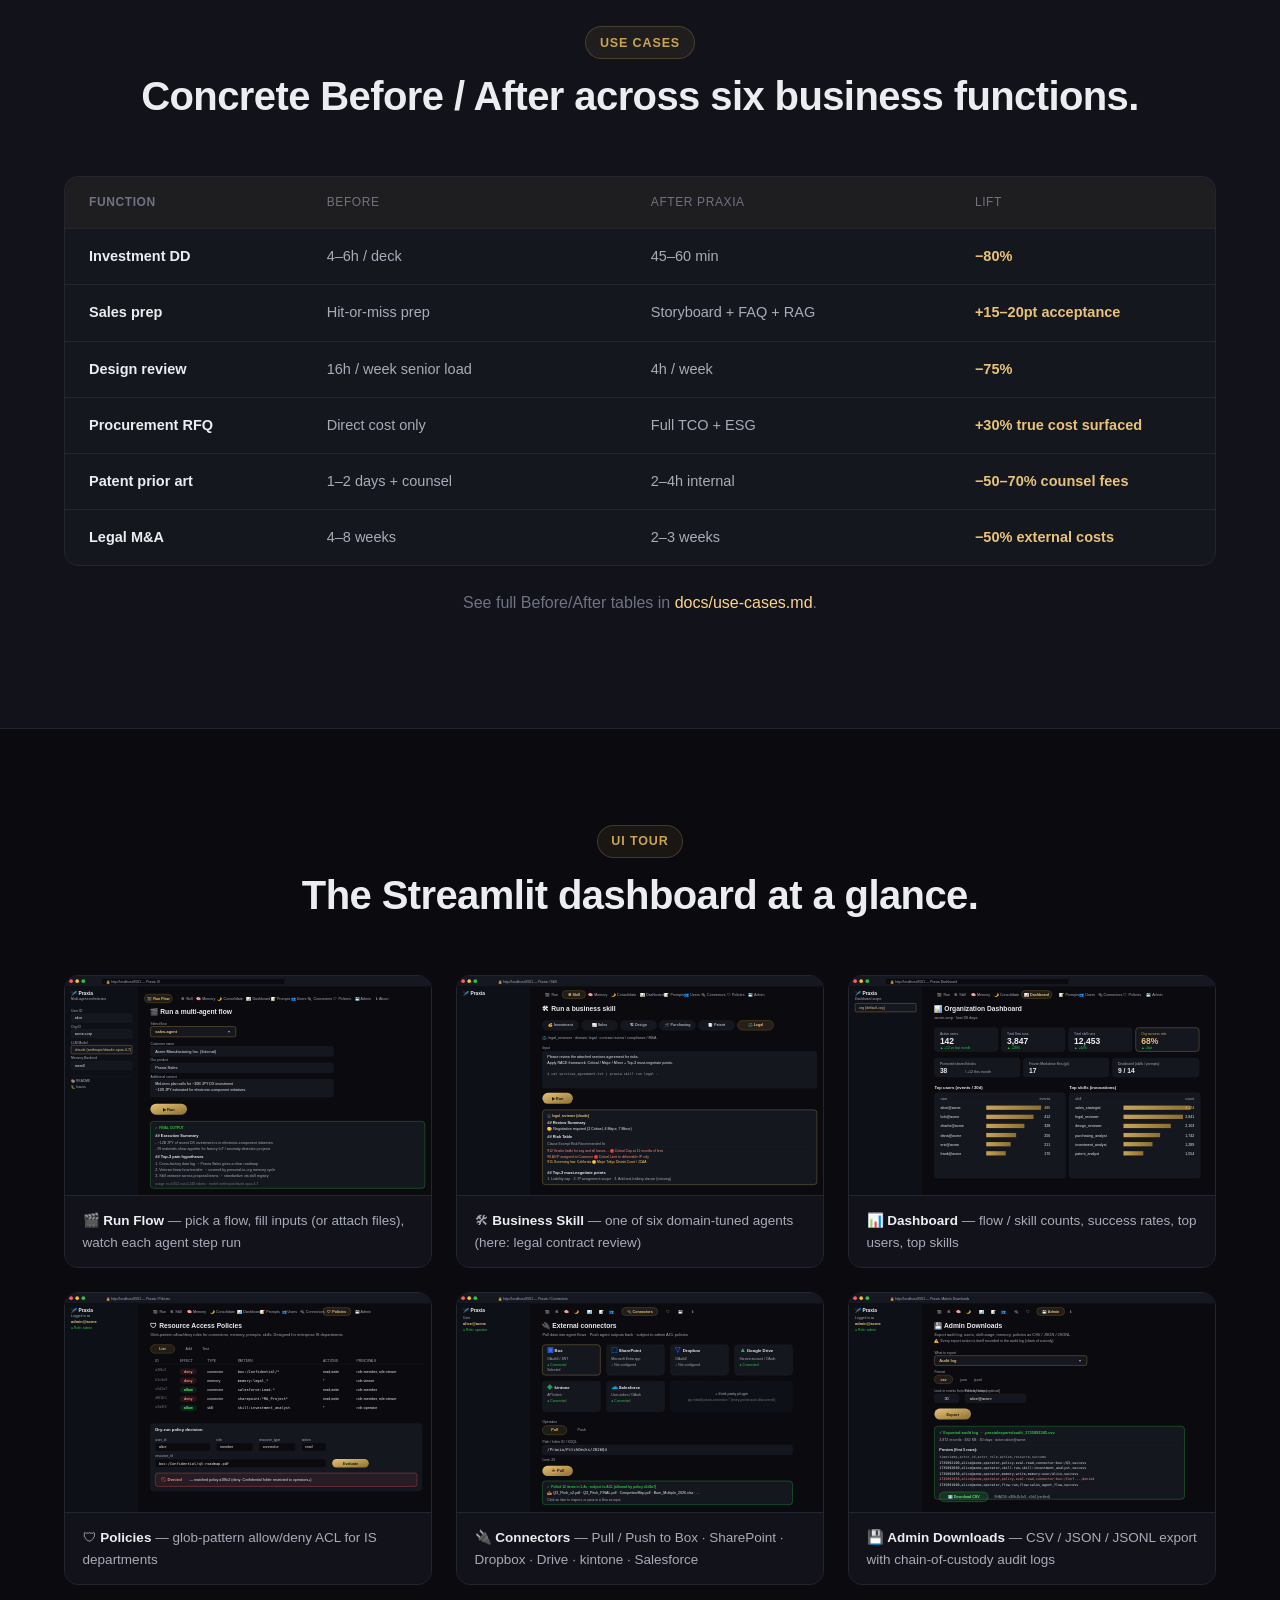
==== commit eaa15913: "docs(landing): translate arch, flows, skills, how-it-works bodies, fit lists, FAQ, contact, footer (" ====
--- a/docs/landing/index.html
+++ b/docs/landing/index.html
@@ -630,7 +630,7 @@
         <div class="how-step">
           <div class="step-num">1</div>
           <h3 data-i18n="how.s1">You just work</h3>
-          <p>Run flows and skills via CLI / SDK / UI. Every interaction lands in your personal memory automatically — no <code>save()</code> calls in business code.</p>
+          <p data-i18n="how.s1.body">Run flows and skills via CLI / SDK / UI. Every interaction lands in your personal memory automatically — no <code>save()</code> calls in business code.</p>
           <pre><code>p = Praxia(user_id=<span class="str">"alice"</span>)
 p.run(SalesAgentFlow, inputs={...})
 <span class="comment"># Memory accumulates implicitly</span></code></pre>
@@ -638,7 +638,7 @@
         <div class="how-step">
           <div class="step-num">2</div>
           <h3 data-i18n="how.s2">Outcomes get attached</h3>
-          <p>When deals close, tests pass, or PRs merge, attach an outcome. The consolidator uses these to weight which patterns are <em>actually</em> effective.</p>
+          <p data-i18n="how.s2.body">When deals close, tests pass, or PRs merge, attach an outcome. The consolidator uses these to weight which patterns are <em>actually</em> effective.</p>
           <pre><code>p.personal_memory.record_outcome(
     episode_id=ep.id,
     success=<span class="str">True</span>, score=0.9,
@@ -648,14 +648,14 @@
         <div class="how-step">
           <div class="step-num">3</div>
           <h3 data-i18n="how.s3">Nightly distillation</h3>
-          <p>The Sleep-time Consolidator clusters similar memories across users, runs each through the 3-path engine, and auto-promotes the high-confidence ones.</p>
+          <p data-i18n="how.s3.body">The Sleep-time Consolidator clusters similar memories across users, runs each through the 3-path engine, and auto-promotes the high-confidence ones.</p>
           <pre><code>praxia consolidate
 <span class="comment"># auto_promoted: 3, review_queued: 5</span></code></pre>
         </div>
         <div class="how-step">
           <div class="step-num">4</div>
           <h3 data-i18n="how.s4">Living → frozen</h3>
-          <p>Promoted shared blocks become living org knowledge. The most stable get frozen into Markdown + git for PR review. Every step is auditable.</p>
+          <p data-i18n="how.s4.body">Promoted shared blocks become living org knowledge. The most stable get frozen into Markdown + git for PR review. Every step is auditable.</p>
           <pre><code>praxia freeze --block manufacturing_pain
 <span class="comment"># → .praxia/frozen/.../*.md</span></code></pre>
         </div>
@@ -666,26 +666,26 @@
   <section class="section section-dark">
     <div class="container">
       <div class="section-head">
-        <span class="kicker">Architecture</span>
-        <h2>Six layers that turn one expert's drawer into everyone's playbook.</h2>
+        <span class="kicker" data-i18n="arch.kicker">Architecture</span>
+        <h2 data-i18n="arch.h2">Six layers that turn one expert's drawer into everyone's playbook.</h2>
       </div>
       <div class="arch">
         <div class="arch-row">
-          <div class="arch-cell">UI · CLI · SDK</div>
+          <div class="arch-cell" data-i18n="arch.top">UI · CLI · SDK</div>
         </div>
         <div class="arch-row">
-          <div class="arch-cell arch-orch">Orchestrator · Flows · Skills</div>
+          <div class="arch-cell arch-orch" data-i18n="arch.orch">Orchestrator · Flows · Skills</div>
         </div>
         <div class="arch-stack">
-          <div class="arch-layer"><span>Layer 1</span> Personal Memory <em>(auto-extracted)</em></div>
-          <div class="arch-layer"><span>Layer 2</span> Sleep-time Consolidation · 3 promotion paths</div>
-          <div class="arch-layer"><span>Layer 3</span> Shared Memory Blocks <em>(living)</em></div>
-          <div class="arch-layer"><span>Layer 4</span> Markdown + git frozen layer <em>(stable)</em></div>
-          <div class="arch-layer arch-optional"><span>Layer 5</span> Graph layer <em>(optional)</em></div>
-          <div class="arch-layer arch-side"><span>Layer 6</span> Skills Registry <em>(promotion-aware)</em></div>
+          <div class="arch-layer" data-i18n="arch.l1">Layer 1 — Personal Memory (auto-extracted)</div>
+          <div class="arch-layer" data-i18n="arch.l2">Layer 2 — Sleep-time Consolidation · 3 promotion paths</div>
+          <div class="arch-layer" data-i18n="arch.l3">Layer 3 — Shared Memory Blocks (living)</div>
+          <div class="arch-layer" data-i18n="arch.l4">Layer 4 — Markdown + git frozen layer (stable)</div>
+          <div class="arch-layer arch-optional" data-i18n="arch.l5">Layer 5 — Graph layer (optional)</div>
+          <div class="arch-layer arch-side" data-i18n="arch.l6">Layer 6 — Skills Registry (promotion-aware)</div>
         </div>
         <div class="arch-row">
-          <div class="arch-cell arch-auth">Auth · RBAC · Audit · SSO (OIDC / SAML)</div>
+          <div class="arch-cell arch-auth" data-i18n="arch.auth">Auth · RBAC · Audit · SSO (OIDC / SAML)</div>
         </div>
       </div>
     </div>
@@ -694,26 +694,26 @@
   <section id="flows" class="section">
     <div class="container">
       <div class="section-head">
-        <span class="kicker">Three workflow flows</span>
-        <h2>Run a multi-agent pipeline in 30 seconds.</h2>
+        <span class="kicker" data-i18n="flows.kicker">Three workflow flows</span>
+        <h2 data-i18n="flows.h2">Run a multi-agent pipeline in 30 seconds.</h2>
       </div>
       <div class="grid grid-3">
         <article class="card">
-          <h3>Sales Agent Flow</h3>
-          <p>Customer IR + past minutes + RAG → hypotheses → FAQ → proposal outline.</p>
+          <h3 data-i18n="flows.sales.title">Sales Agent Flow</h3>
+          <p data-i18n="flows.sales.body">Customer IR + past minutes + RAG → hypotheses → FAQ → proposal outline.</p>
           <pre><code>praxia run sales \
   --customer-name "Acme" \
   --product "BizFlow"</code></pre>
         </article>
         <article class="card">
-          <h3>Logic Checker Flow</h3>
-          <p>Three agents (structure / contradiction / reader) review long docs.</p>
+          <h3 data-i18n="flows.logic.title">Logic Checker Flow</h3>
+          <p data-i18n="flows.logic.body">Three agents (structure / contradiction / reader) review long docs.</p>
           <pre><code>praxia run logic \
   --document spec.md</code></pre>
         </article>
         <article class="card">
-          <h3>RAG Optimization Flow</h3>
-          <p>Self-correcting RAG: query expansion → eval → hallucination check loop.</p>
+          <h3 data-i18n="flows.rag.title">RAG Optimization Flow</h3>
+          <p data-i18n="flows.rag.body">Self-correcting RAG: query expansion → eval → hallucination check loop.</p>
           <pre><code>praxia run rag \
   --question "What license?"</code></pre>
         </article>
@@ -724,39 +724,39 @@
   <section id="skills" class="section section-dark">
     <div class="container">
       <div class="section-head">
-        <span class="kicker">Six default business skills</span>
-        <h2>Domain-tuned agents, ready out of the box.</h2>
+        <span class="kicker" data-i18n="skills.kicker">Six default business skills</span>
+        <h2 data-i18n="skills.h2">Domain-tuned agents, ready out of the box.</h2>
       </div>
       <div class="grid grid-3">
         <article class="card">
-          <span class="domain-tag">Investment</span>
+          <span class="domain-tag" data-i18n="skills.investment.tag">Investment</span>
           <h3>InvestmentSkill</h3>
-          <p>Equity research, due diligence, portfolio decisions with bull/bear analysis.</p>
-        </article>
-        <article class="card">
-          <span class="domain-tag">Sales</span>
+          <p data-i18n="skills.investment.body">Equity research, due diligence, portfolio decisions with bull/bear analysis.</p>
+        </article>
+        <article class="card">
+          <span class="domain-tag" data-i18n="skills.sales.tag">Sales</span>
           <h3>SalesSkill</h3>
-          <p>Account research, proposal drafting, FAQ prep, objection handling.</p>
-        </article>
-        <article class="card">
-          <span class="domain-tag">Engineering</span>
+          <p data-i18n="skills.sales.body">Account research, proposal drafting, FAQ prep, objection handling.</p>
+        </article>
+        <article class="card">
+          <span class="domain-tag" data-i18n="skills.design.tag">Engineering</span>
           <h3>DesignSkill</h3>
-          <p>System design review, requirements engineering, architecture trade-offs.</p>
-        </article>
-        <article class="card">
-          <span class="domain-tag">Procurement</span>
+          <p data-i18n="skills.design.body">System design review, requirements engineering, architecture trade-offs.</p>
+        </article>
+        <article class="card">
+          <span class="domain-tag" data-i18n="skills.purchasing.tag">Procurement</span>
           <h3>PurchasingSkill</h3>
-          <p>Supplier evaluation, RFQ analysis, TCO calculation, BCP risk scoring.</p>
-        </article>
-        <article class="card">
-          <span class="domain-tag">IP / Patent</span>
+          <p data-i18n="skills.purchasing.body">Supplier evaluation, RFQ analysis, TCO calculation, BCP risk scoring.</p>
+        </article>
+        <article class="card">
+          <span class="domain-tag" data-i18n="skills.patent.tag">IP / Patent</span>
           <h3>PatentSkill</h3>
-          <p>Prior-art search, claims drafting, patent maps, filing strategy.</p>
-        </article>
-        <article class="card">
-          <span class="domain-tag">Legal</span>
+          <p data-i18n="skills.patent.body">Prior-art search, claims drafting, patent maps, filing strategy.</p>
+        </article>
+        <article class="card">
+          <span class="domain-tag" data-i18n="skills.legal.tag">Legal</span>
           <h3>LegalSkill</h3>
-          <p>Contract review, compliance checks, M&A diligence, policy drafting.</p>
+          <p data-i18n="skills.legal.body">Contract review, compliance checks, M&A diligence, policy drafting.</p>
         </article>
       </div>
     </div>
@@ -1251,29 +1251,29 @@
         <article class="card">
           <h3 data-i18n="fit.best">Best for…</h3>
           <ul class="bullet-tight">
-            <li>Teams where senior staff's tacit knowledge needs to compound</li>
-            <li>Workflows in sales / legal / patent / design / purchasing / investment</li>
-            <li>Enterprises that need RBAC + ACL + audit out of the box</li>
-            <li>Self-hosted / on-prem deployments (LLM + memory both)</li>
+            <li data-i18n="fit.best.l1">Teams where senior staff's tacit knowledge needs to compound</li>
+            <li data-i18n="fit.best.l2">Workflows in sales / legal / patent / design / purchasing / investment</li>
+            <li data-i18n="fit.best.l3">Enterprises that need RBAC + ACL + audit out of the box</li>
+            <li data-i18n="fit.best.l4">Self-hosted / on-prem deployments (LLM + memory both)</li>
           </ul>
         </article>
         <article class="card">
           <h3 data-i18n="fit.less">Less ideal when…</h3>
           <ul class="bullet-tight">
-            <li>You need a fully generic agent graph builder — try LangGraph</li>
-            <li>You want a hosted-only knowledge platform — try a SaaS</li>
-            <li>You're building a single-shot chatbot — Praxia is overkill</li>
-            <li>Your team is a single user with no organizational learning need</li>
+            <li data-i18n="fit.less.l1">You need a fully generic agent graph builder — try LangGraph</li>
+            <li data-i18n="fit.less.l2">You want a hosted-only knowledge platform — try a SaaS</li>
+            <li data-i18n="fit.less.l3">You're building a single-shot chatbot — Praxia is overkill</li>
+            <li data-i18n="fit.less.l4">Your team is a single user with no organizational learning need</li>
           </ul>
         </article>
         <article class="card">
           <h3 data-i18n="fit.plays">Plays well with…</h3>
           <ul class="bullet-tight">
-            <li>Mem0 / LangMem / Letta / Zep / HindSight — Praxia uses them as backends, or several at once via Composite / Routed</li>
-            <li>Claude / ChatGPT / Gemini / <strong>Gemma</strong> / Qwen via LiteLLM (local Ollama or cloud)</li>
-            <li>Box / SharePoint / Dropbox / Drive / kintone / Salesforce connectors</li>
-            <li>MCP / Claude Skills / Cursor Skills (skill format compatible)</li>
-            <li>Your own frontend (Next.js / Slack / mobile) — run <code>praxia serve</code> as the HTTP backend</li>
+            <li data-i18n="fit.plays.l1">Mem0 / LangMem / Letta / Zep / HindSight — Praxia uses them as backends, or several at once via Composite / Routed</li>
+            <li data-i18n="fit.plays.l2">Claude / ChatGPT / Gemini / <strong>Gemma</strong> / Qwen via LiteLLM (local Ollama or cloud)</li>
+            <li data-i18n="fit.plays.l3">Box / SharePoint / Dropbox / Drive / kintone / Salesforce connectors</li>
+            <li data-i18n="fit.plays.l4">MCP / Claude Skills / Cursor Skills (skill format compatible)</li>
+            <li data-i18n="fit.plays.l5">Your own frontend (Next.js / Slack / mobile) — run <code>praxia serve</code> as the HTTP backend</li>
           </ul>
         </article>
       </div>
@@ -1292,80 +1292,80 @@
       </div>
       <div class="faq-list">
         <details>
-          <summary>Does Praxia send my data to a third party?</summary>
-          <p>No. The default <code>json</code> backend stores everything on local disk. LLM calls go to whichever provider you configure — pick <code>qwen-local</code> (Ollama) for fully in-house operation. You choose the trust boundary.</p>
+          <summary data-i18n="faq.q1">Does Praxia send my data to a third party?</summary>
+          <p data-i18n="faq.a1">No. The default <code>json</code> backend stores everything on local disk. LLM calls go to whichever provider you configure — pick <code>qwen-local</code> (Ollama) for fully in-house operation. You choose the trust boundary.</p>
         </details>
         <details>
-          <summary>How is this different from "just using Mem0"?</summary>
-          <p>Mem0 is a memory layer. Praxia is the <strong>orchestrator + memory + skill registry + flows + eval + auth</strong>. Mem0 is one of six interchangeable backends inside Praxia.</p>
+          <summary data-i18n="faq.q2">How is this different from "just using Mem0"?</summary>
+          <p data-i18n="faq.a2">Mem0 is a memory layer. Praxia is the <strong>orchestrator + memory + skill registry + flows + eval + auth</strong>. Mem0 is one of six interchangeable backends inside Praxia.</p>
         </details>
         <details>
-          <summary>Is auto-promotion actually safe?</summary>
-          <p>Three guardrails: (1) auto-threshold defaults to 0.75 — high; (2) review queue catches mid-confidence items for human approval; (3) the audit log records every promotion so rollback is trivial.</p>
+          <summary data-i18n="faq.q3">Is auto-promotion actually safe?</summary>
+          <p data-i18n="faq.a3">Three guardrails: (1) auto-threshold defaults to 0.75 — high; (2) review queue catches mid-confidence items for human approval; (3) the audit log records every promotion so rollback is trivial.</p>
         </details>
         <details>
-          <summary>Can I run Praxia fully offline / on-prem?</summary>
-          <p>Yes. Pick <code>qwen-local</code> (Ollama) for the LLM and <code>json</code> or self-hosted Mem0/HindSight for memory. No cloud calls.</p>
+          <summary data-i18n="faq.q4">Can I run Praxia fully offline / on-prem?</summary>
+          <p data-i18n="faq.a4">Yes. Pick <code>qwen-local</code> (Ollama) for the LLM and <code>json</code> or self-hosted Mem0/HindSight for memory. No cloud calls.</p>
         </details>
         <details>
-          <summary>How does Praxia compare to LangGraph?</summary>
-          <p>LangGraph excels at general agent orchestration but doesn't ship workflow templates, business skills, memory cycling, or auth. Praxia is opinionated and batteries-included for the "specialized multi-agent + organizational memory" niche.</p>
+          <summary data-i18n="faq.q5">How does Praxia compare to LangGraph?</summary>
+          <p data-i18n="faq.a5">LangGraph excels at general agent orchestration but doesn't ship workflow templates, business skills, memory cycling, or auth. Praxia is opinionated and batteries-included for the "specialized multi-agent + organizational memory" niche.</p>
         </details>
         <details>
-          <summary>Can I use this commercially?</summary>
-          <p>Yes — Apache 2.0. Even auth/SSO is in the OSS, where competitors typically paywall those features.</p>
+          <summary data-i18n="faq.q6">Can I use this commercially?</summary>
+          <p data-i18n="faq.a6">Yes — Apache 2.0. Even auth/SSO is in the OSS, where competitors typically paywall those features.</p>
         </details>
         <details>
-          <summary>Is the 6-skill set fixed?</summary>
-          <p>No. Add your own with ~20 lines. PRs that contribute new skills are very welcome.</p>
+          <summary data-i18n="faq.q7">Is the 6-skill set fixed?</summary>
+          <p data-i18n="faq.a7">No. Add your own with ~20 lines. PRs that contribute new skills are very welcome.</p>
         </details>
         <details>
-          <summary>What about MCP / Claude Skills compatibility?</summary>
-          <p>Skills serialize to standard <code>SKILL.md</code> frontmatter. Drop any Praxia skill into Claude Skills, Cursor Skills, or any MCP registry without code changes.</p>
+          <summary data-i18n="faq.q8">What about MCP / Claude Skills compatibility?</summary>
+          <p data-i18n="faq.a8">Skills serialize to standard <code>SKILL.md</code> frontmatter. Drop any Praxia skill into Claude Skills, Cursor Skills, or any MCP registry without code changes.</p>
         </details>
         <details>
-          <summary>Is my org memory locked into Praxia?</summary>
-          <p>No. Layer 4 is plain Markdown in your git repo. Layer 3 exports to JSONL. Layer 1 personal memory is standard JSONL or your chosen backend's native format. You can leave at any time.</p>
+          <summary data-i18n="faq.q9">Is my org memory locked into Praxia?</summary>
+          <p data-i18n="faq.a9">No. Layer 4 is plain Markdown in your git repo. Layer 3 exports to JSONL. Layer 1 personal memory is standard JSONL or your chosen backend's native format. You can leave at any time.</p>
         </details>
         <details>
-          <summary>How big can my org grow before hitting limits?</summary>
-          <p>JSON backend handles ~10k users comfortably. Beyond that, switch to Mem0 + Qdrant/Pinecone or HindSight. The promotion engine scales with LLM tokens — budget 10–50 LLM calls per consolidation per cluster.</p>
+          <summary data-i18n="faq.q10">How big can my org grow before hitting limits?</summary>
+          <p data-i18n="faq.a10">JSON backend handles ~10k users comfortably. Beyond that, switch to Mem0 + Qdrant/Pinecone or HindSight. The promotion engine scales with LLM tokens — budget 10–50 LLM calls per consolidation per cluster.</p>
         </details>
         <details>
-          <summary>Can I use Praxia behind my own frontend (Next.js / mobile / Slack bot)?</summary>
-          <p>Yes — that's <strong>mode B</strong>. Two paths: embed the Python SDK directly if your backend is Python, or run <code>praxia serve</code> (FastAPI, 8 endpoints under <code>/api/v1</code>) and call it from any HTTP client. Same auth, RBAC, ACL, and audit log as the Streamlit UI. Setup recipe: <a href="https://github.com/genarch/praxia/blob/main/docs/deployment-modes.md">deployment-modes.md</a>.</p>
+          <summary data-i18n="faq.q11">Can I use Praxia behind my own frontend (Next.js / mobile / Slack bot)?</summary>
+          <p data-i18n="faq.a11">Yes — that's <strong>mode B</strong>. Two paths: embed the Python SDK directly if your backend is Python, or run <code>praxia serve</code> (FastAPI, 8 endpoints under <code>/api/v1</code>) and call it from any HTTP client. Same auth, RBAC, ACL, and audit log as the Streamlit UI. Setup recipe: <a href="https://github.com/genarch/praxia/blob/main/docs/deployment-modes.md">deployment-modes.md</a>.</p>
         </details>
         <details>
-          <summary>Does the user have to write to memory every time?</summary>
-          <p>No. Personal memory accumulates implicitly during normal use. Per user, you can also flip <code>read_only</code> mode for sensitive sessions — writes are silently dropped, reads still work. Admins can lock the mode tenant-wide or per role.</p>
+          <summary data-i18n="faq.q12">Does the user have to write to memory every time?</summary>
+          <p data-i18n="faq.a12">No. Personal memory accumulates implicitly during normal use. Per user, you can also flip <code>read_only</code> mode for sensitive sessions — writes are silently dropped, reads still work. Admins can lock the mode tenant-wide or per role.</p>
         </details>
         <details>
-          <summary>How do I get a PowerPoint / Word output instead of just text?</summary>
-          <p>Use <code>OutputFormatSkill</code> — it detects format hints in natural language ("パワポで" / "as a Word doc" / "HTML please") and renders via the matching exporter. CLI: <code>praxia export report.md slides.pptx</code>. Custom formats register via the <code>praxia.exporters</code> entry-point.</p>
+          <summary data-i18n="faq.q13">How do I get a PowerPoint / Word output instead of just text?</summary>
+          <p data-i18n="faq.a13">Use <code>OutputFormatSkill</code> — it detects format hints in natural language ("パワポで" / "as a Word doc" / "HTML please") and renders via the matching exporter. CLI: <code>praxia export report.md slides.pptx</code>. Custom formats register via the <code>praxia.exporters</code> entry-point.</p>
         </details>
         <details>
-          <summary>Can I plug in a connector to a system you don't ship?</summary>
-          <p>Yes. The <code>Connector</code> protocol is two methods (<code>pull</code> / <code>push</code>) and ~50 lines. Per-user OAuth, ACL enforcement, and audit logging plug in for free. End-to-end Notion example: <a href="https://github.com/genarch/praxia/blob/main/docs/CUSTOM_CONNECTORS.md">CUSTOM_CONNECTORS.md</a>.</p>
+          <summary data-i18n="faq.q14">Can I plug in a connector to a system you don't ship?</summary>
+          <p data-i18n="faq.a14">Yes. The <code>Connector</code> protocol is two methods (<code>pull</code> / <code>push</code>) and ~50 lines. Per-user OAuth, ACL enforcement, and audit logging plug in for free. End-to-end Notion example: <a href="https://github.com/genarch/praxia/blob/main/docs/CUSTOM_CONNECTORS.md">CUSTOM_CONNECTORS.md</a>.</p>
         </details>
         <details>
-          <summary>Is Gemma supported?</summary>
-          <p>Yes. <code>gemma</code> / <code>gemma-2b</code> / <code>gemma-9b</code> / <code>gemma-27b</code> via local Ollama; <code>gemma-cloud</code> via Google Vertex AI. <code>PRAXIA_LOCAL_MODEL=gemma</code> makes <code>auto_detect()</code> fall back to Gemma instead of Qwen-local when no cloud key is set.</p>
+          <summary data-i18n="faq.q15">Is Gemma supported?</summary>
+          <p data-i18n="faq.a15">Yes. <code>gemma</code> / <code>gemma-2b</code> / <code>gemma-9b</code> / <code>gemma-27b</code> via local Ollama; <code>gemma-cloud</code> via Google Vertex AI. <code>PRAXIA_LOCAL_MODEL=gemma</code> makes <code>auto_detect()</code> fall back to Gemma instead of Qwen-local when no cloud key is set.</p>
         </details>
         <details>
-          <summary>How are OAuth tokens protected at rest?</summary>
-          <p>Envelope encryption: a fresh 256-bit DEK per token, AES-GCM payload encryption, and the DEK wrapped by a configurable <code>KmsAdapter</code>. 5 adapters ship: <code>local</code> (HKDF, dev), <code>aws</code> (AWS KMS CMK), <code>azure</code> (Key Vault Keys), <code>gcp</code> (Cloud KMS), <code>vault</code> (HashiCorp Transit). Master key never leaves the KMS / HSM. Switch with <code>PRAXIA_KMS_ADAPTER=aws</code>.</p>
+          <summary data-i18n="faq.q16">How are OAuth tokens protected at rest?</summary>
+          <p data-i18n="faq.a16">Envelope encryption: a fresh 256-bit DEK per token, AES-GCM payload encryption, and the DEK wrapped by a configurable <code>KmsAdapter</code>. 5 adapters ship: <code>local</code> (HKDF, dev), <code>aws</code> (AWS KMS CMK), <code>azure</code> (Key Vault Keys), <code>gcp</code> (Cloud KMS), <code>vault</code> (HashiCorp Transit). Master key never leaves the KMS / HSM. Switch with <code>PRAXIA_KMS_ADAPTER=aws</code>.</p>
         </details>
         <details>
-          <summary>Can I A/B test a new prompt before rolling it out?</summary>
-          <p>Yes — built into the OSS. Define an experiment with control / treatment variants, set traffic split, restrict the audience (roles / users / time window). Each user's assignment is deterministic (SHA-256 hash) so they always see the same variant during the experiment. Outcomes auto-track via the existing <code>record_outcome()</code> API. <code>praxia experiment results &lt;id&gt;</code> shows tentative winner.</p>
+          <summary data-i18n="faq.q17">Can I A/B test a new prompt before rolling it out?</summary>
+          <p data-i18n="faq.a17">Yes — built into the OSS. Define an experiment with control / treatment variants, set traffic split, restrict the audience (roles / users / time window). Each user's assignment is deterministic (SHA-256 hash) so they always see the same variant during the experiment. Outcomes auto-track via the existing <code>record_outcome()</code> API. <code>praxia experiment results &lt;id&gt;</code> shows tentative winner.</p>
         </details>
         <details>
-          <summary>Can I use Praxia from Claude Desktop / Cursor over the network?</summary>
-          <p>Yes. Praxia is an MCP server in two flavors. <strong>Local</strong> (recommended for desktop): <code>praxia mcp serve</code> → configure Claude Desktop's <code>mcp.json</code> to spawn it via stdio. <strong>Remote</strong> (multi-host / team): run <code>praxia serve</code> and the MCP HTTP+SSE endpoints under <code>/api/v1/mcp</code> are available. Auth via API key, JWT, or a shared <code>X-MCP-Token</code>. Every business skill + multi-agent flow + memory search becomes an MCP tool automatically — no per-tool wiring required.</p>
+          <summary data-i18n="faq.q18">Can I use Praxia from Claude Desktop / Cursor over the network?</summary>
+          <p data-i18n="faq.a18">Yes. Praxia is an MCP server in two flavors. <strong>Local</strong> (recommended for desktop): <code>praxia mcp serve</code> → configure Claude Desktop's <code>mcp.json</code> to spawn it via stdio. <strong>Remote</strong> (multi-host / team): run <code>praxia serve</code> and the MCP HTTP+SSE endpoints under <code>/api/v1/mcp</code> are available. Auth via API key, JWT, or a shared <code>X-MCP-Token</code>. Every business skill + multi-agent flow + memory search becomes an MCP tool automatically — no per-tool wiring required.</p>
         </details>
         <details>
-          <summary>How do I prevent prompt changes from silently degrading quality?</summary>
-          <p>Run <code>tests/llm_eval/</code> in CI. Each PR runs 6 canonical cases (one per business skill) against the configured LLM and grades output with rubrics (keyword / structure / length / must-not-contain / LLM-as-judge). Scores below the committed baseline minus 5pt fail the build. Update the baseline with <code>--update-baselines</code> after a known-good change.</p>
+          <summary data-i18n="faq.q19">How do I prevent prompt changes from silently degrading quality?</summary>
+          <p data-i18n="faq.a19">Run <code>tests/llm_eval/</code> in CI. Each PR runs 6 canonical cases (one per business skill) against the configured LLM and grades output with rubrics (keyword / structure / length / must-not-contain / LLM-as-judge). Scores below the committed baseline minus 5pt fail the build. Update the baseline with <code>--update-baselines</code> after a known-good change.</p>
         </details>
       </div>
     </div>
@@ -1454,12 +1454,12 @@
 
   <section id="contact" class="section section-dark cta">
     <div class="container">
-      <h2>Ready to make your team's tacit knowledge unforgettable?</h2>
-      <p>Star us on GitHub, run the quickstart, or reach out for a tailored PoC.</p>
+      <h2 data-i18n="contact.h2">Ready to make your team's tacit knowledge unforgettable?</h2>
+      <p data-i18n="contact.p">Star us on GitHub, run the quickstart, or reach out for a tailored PoC.</p>
       <div class="hero-cta">
-        <a href="https://github.com/genarch/praxia" target="_blank" rel="noopener" class="btn btn-primary">★ Star on GitHub</a>
-        <a href="portal/index.html" class="btn btn-ghost">Open Portal</a>
-        <a href="mailto:hello@praxia.ai" class="btn btn-ghost">Contact us</a>
+        <a href="https://github.com/genarch/praxia" target="_blank" rel="noopener" class="btn btn-primary" data-i18n="contact.star">★ Star on GitHub</a>
+        <a href="portal/index.html" class="btn btn-ghost" data-i18n="contact.portal">Open Portal</a>
+        <a href="mailto:hello@praxia.ai" class="btn btn-ghost" data-i18n="contact.contact">Contact us</a>
       </div>
     </div>
   </section>
@@ -1476,40 +1476,40 @@
       <div>
         <h4 data-i18n="footer.product">Product</h4>
         <ul>
-          <li><a href="#features">Features</a></li>
-          <li><a href="#flows">Flows</a></li>
-          <li><a href="#skills">Skills</a></li>
-          <li><a href="#pricing">Pricing</a></li>
+          <li><a href="#features" data-i18n="footer.product.features">Features</a></li>
+          <li><a href="#flows" data-i18n="footer.product.flows">Flows</a></li>
+          <li><a href="#skills" data-i18n="footer.product.skills">Skills</a></li>
+          <li><a href="#pricing" data-i18n="footer.product.pricing">Pricing</a></li>
         </ul>
       </div>
       <div>
         <h4 data-i18n="footer.resources">Resources</h4>
         <ul>
-          <li><a href="https://github.com/genarch/praxia">GitHub</a></li>
-          <li><a href="https://github.com/genarch/praxia/blob/main/docs/quickstart.md">Quickstart</a></li>
-          <li><a href="https://github.com/genarch/praxia/blob/main/docs/architecture.md">Architecture</a></li>
-          <li><a href="https://github.com/genarch/praxia/blob/main/docs/deployment-modes.md">Deployment modes</a></li>
-          <li><a href="https://github.com/genarch/praxia/blob/main/docs/CUSTOM_CONNECTORS.md">Custom connector guide</a></li>
-          <li><a href="https://github.com/genarch/praxia/blob/main/docs/specs/">Design specs (EN + JA)</a></li>
-          <li><a href="https://github.com/genarch/praxia/blob/main/docs/use-cases.md">Use cases</a></li>
+          <li><a href="https://github.com/genarch/praxia" data-i18n="footer.res.github">GitHub</a></li>
+          <li><a href="https://github.com/genarch/praxia/blob/main/docs/quickstart.md" data-i18n="footer.res.quickstart">Quickstart</a></li>
+          <li><a href="https://github.com/genarch/praxia/blob/main/docs/architecture.md" data-i18n="footer.res.arch">Architecture</a></li>
+          <li><a href="https://github.com/genarch/praxia/blob/main/docs/deployment-modes.md" data-i18n="footer.res.deploy">Deployment modes</a></li>
+          <li><a href="https://github.com/genarch/praxia/blob/main/docs/CUSTOM_CONNECTORS.md" data-i18n="footer.res.connectors">Custom connector guide</a></li>
+          <li><a href="https://github.com/genarch/praxia/blob/main/docs/specs/" data-i18n="footer.res.specs">Design specs (EN + JA)</a></li>
+          <li><a href="https://github.com/genarch/praxia/blob/main/docs/use-cases.md" data-i18n="footer.res.usecases">Use cases</a></li>
         </ul>
       </div>
       <div>
         <h4 data-i18n="footer.community">Community</h4>
         <ul>
-          <li><a href="https://github.com/genarch/praxia/discussions">Discussions</a></li>
-          <li><a href="https://github.com/genarch/praxia/issues">Issues</a></li>
-          <li><a href="https://github.com/genarch/praxia/blob/main/CONTRIBUTING.md">Contributing</a></li>
-          <li><a href="https://github.com/genarch/praxia/blob/main/NOTICE.md">Third-party licenses</a></li>
+          <li><a href="https://github.com/genarch/praxia/discussions" data-i18n="footer.com.discuss">Discussions</a></li>
+          <li><a href="https://github.com/genarch/praxia/issues" data-i18n="footer.com.issues">Issues</a></li>
+          <li><a href="https://github.com/genarch/praxia/blob/main/CONTRIBUTING.md" data-i18n="footer.com.contribute">Contributing</a></li>
+          <li><a href="https://github.com/genarch/praxia/blob/main/NOTICE.md" data-i18n="footer.com.licenses">Third-party licenses</a></li>
         </ul>
       </div>
       <div>
         <h4 data-i18n="footer.legal">Legal</h4>
         <ul>
-          <li><a href="https://github.com/genarch/praxia/blob/main/docs/legal/TERMS.md">Terms of Service</a></li>
-          <li><a href="https://github.com/genarch/praxia/blob/main/docs/legal/PRIVACY.md">Privacy Policy</a></li>
-          <li><a href="https://github.com/genarch/praxia/blob/main/docs/legal/ACCEPTABLE_USE.md">Acceptable Use</a></li>
-          <li><a href="https://github.com/genarch/praxia/blob/main/docs/legal/COOKIES.md">Cookies</a></li>
+          <li><a href="https://github.com/genarch/praxia/blob/main/docs/legal/TERMS.md" data-i18n="footer.legal.terms">Terms of Service</a></li>
+          <li><a href="https://github.com/genarch/praxia/blob/main/docs/legal/PRIVACY.md" data-i18n="footer.legal.privacy">Privacy Policy</a></li>
+          <li><a href="https://github.com/genarch/praxia/blob/main/docs/legal/ACCEPTABLE_USE.md" data-i18n="footer.legal.aup">Acceptable Use</a></li>
+          <li><a href="https://github.com/genarch/praxia/blob/main/docs/legal/COOKIES.md" data-i18n="footer.legal.cookies">Cookies</a></li>
         </ul>
       </div>
     </div>
